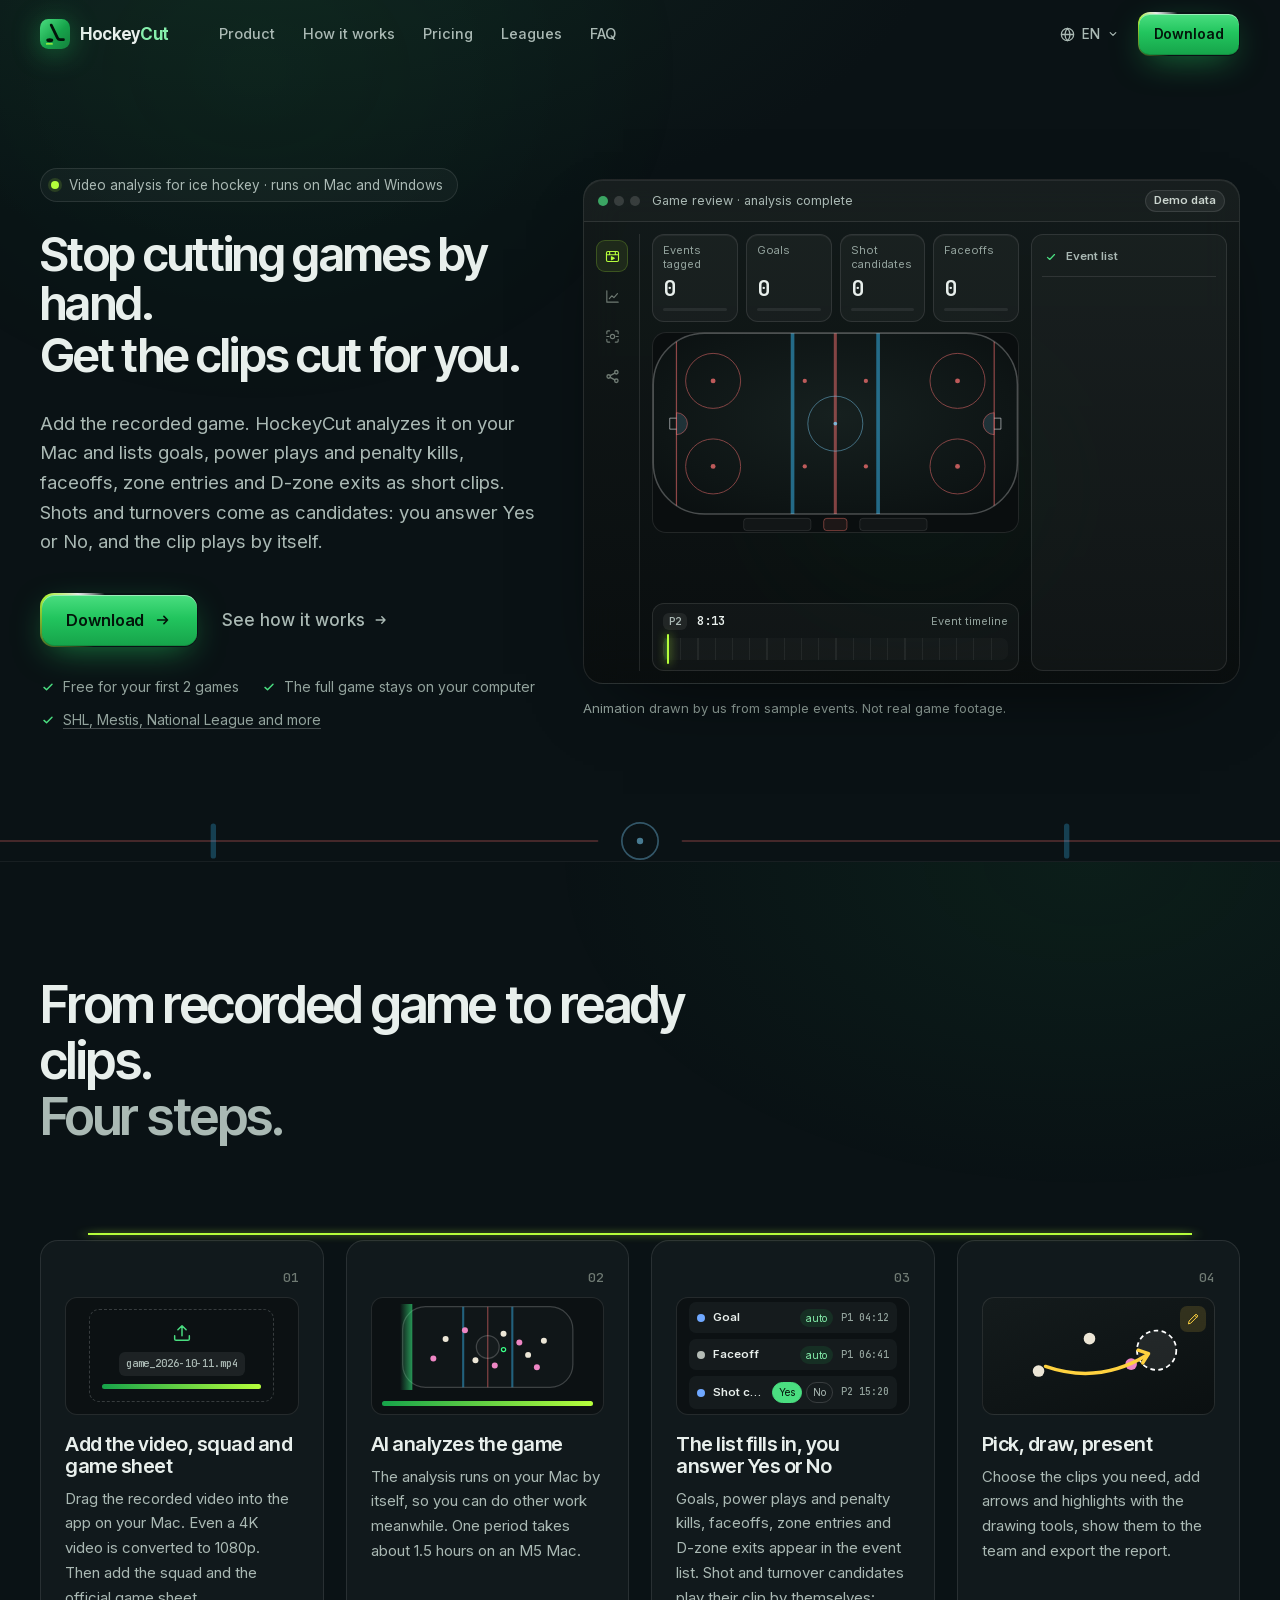
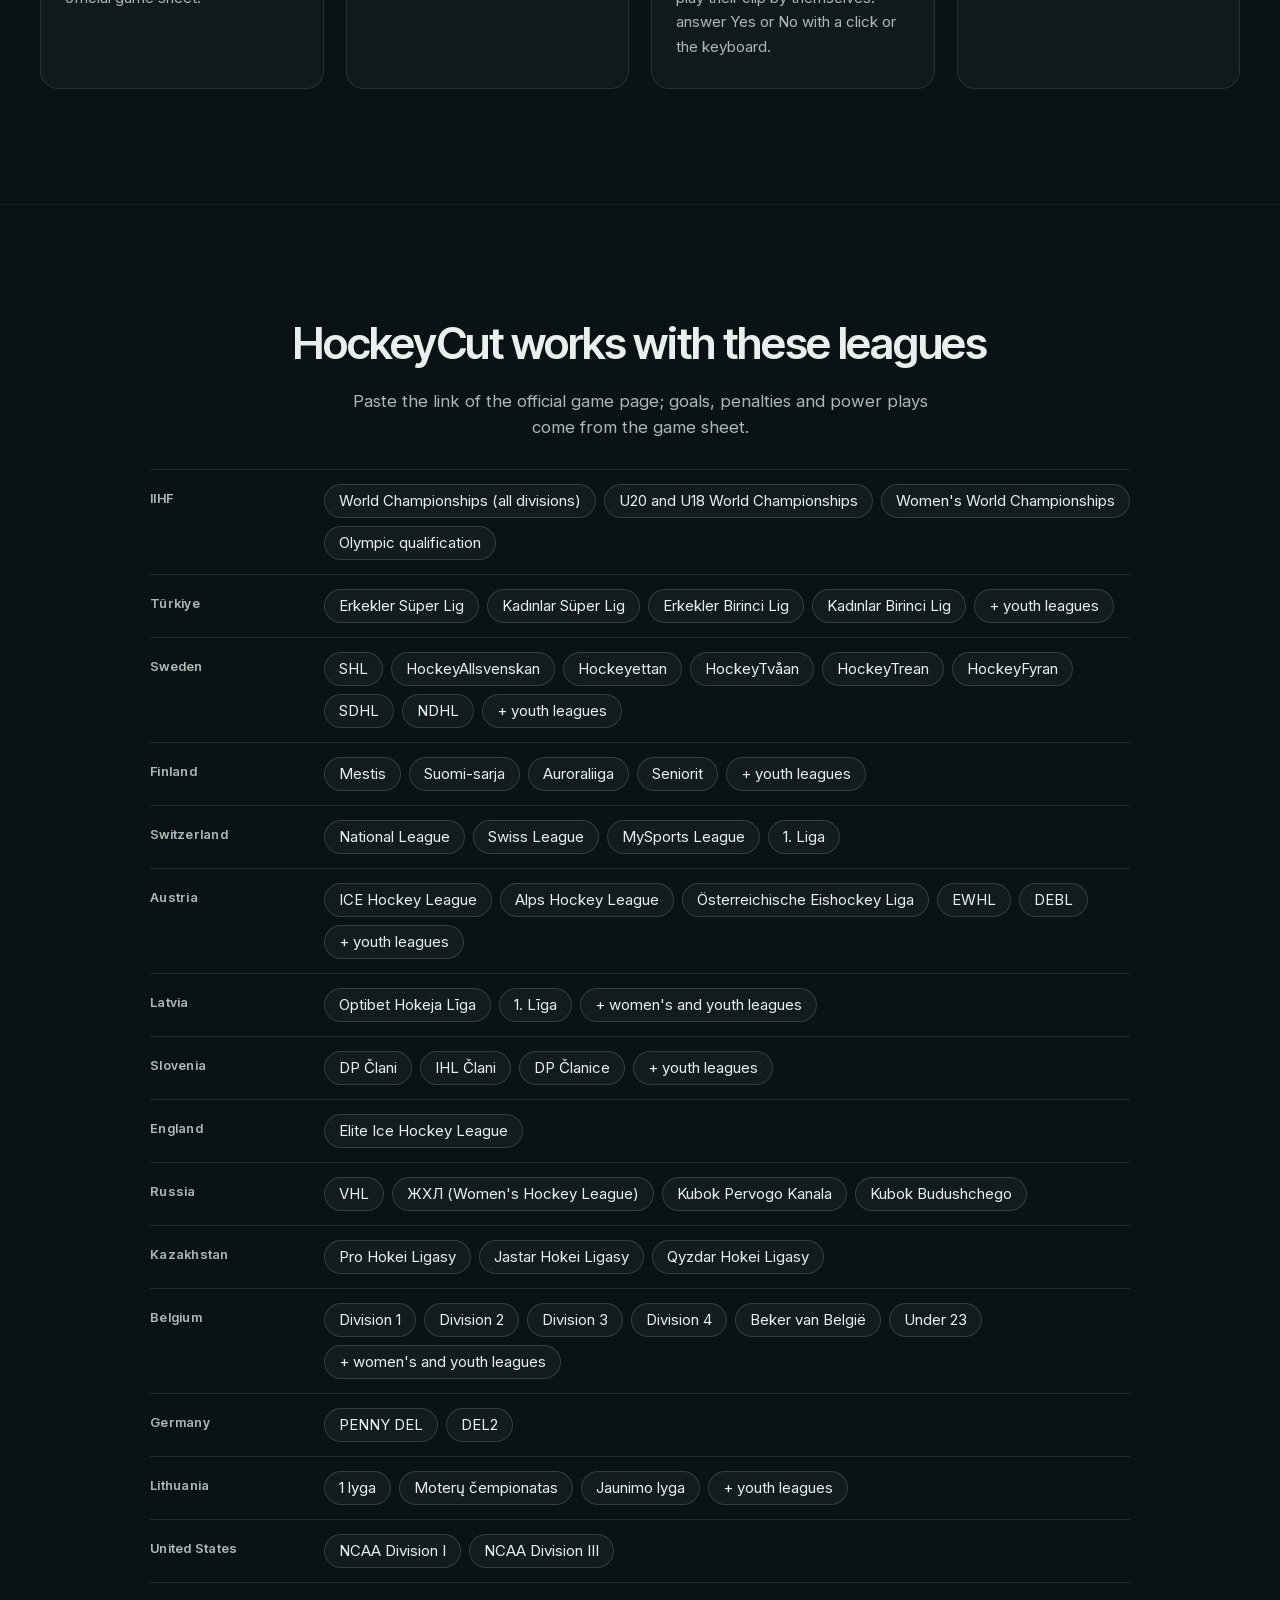
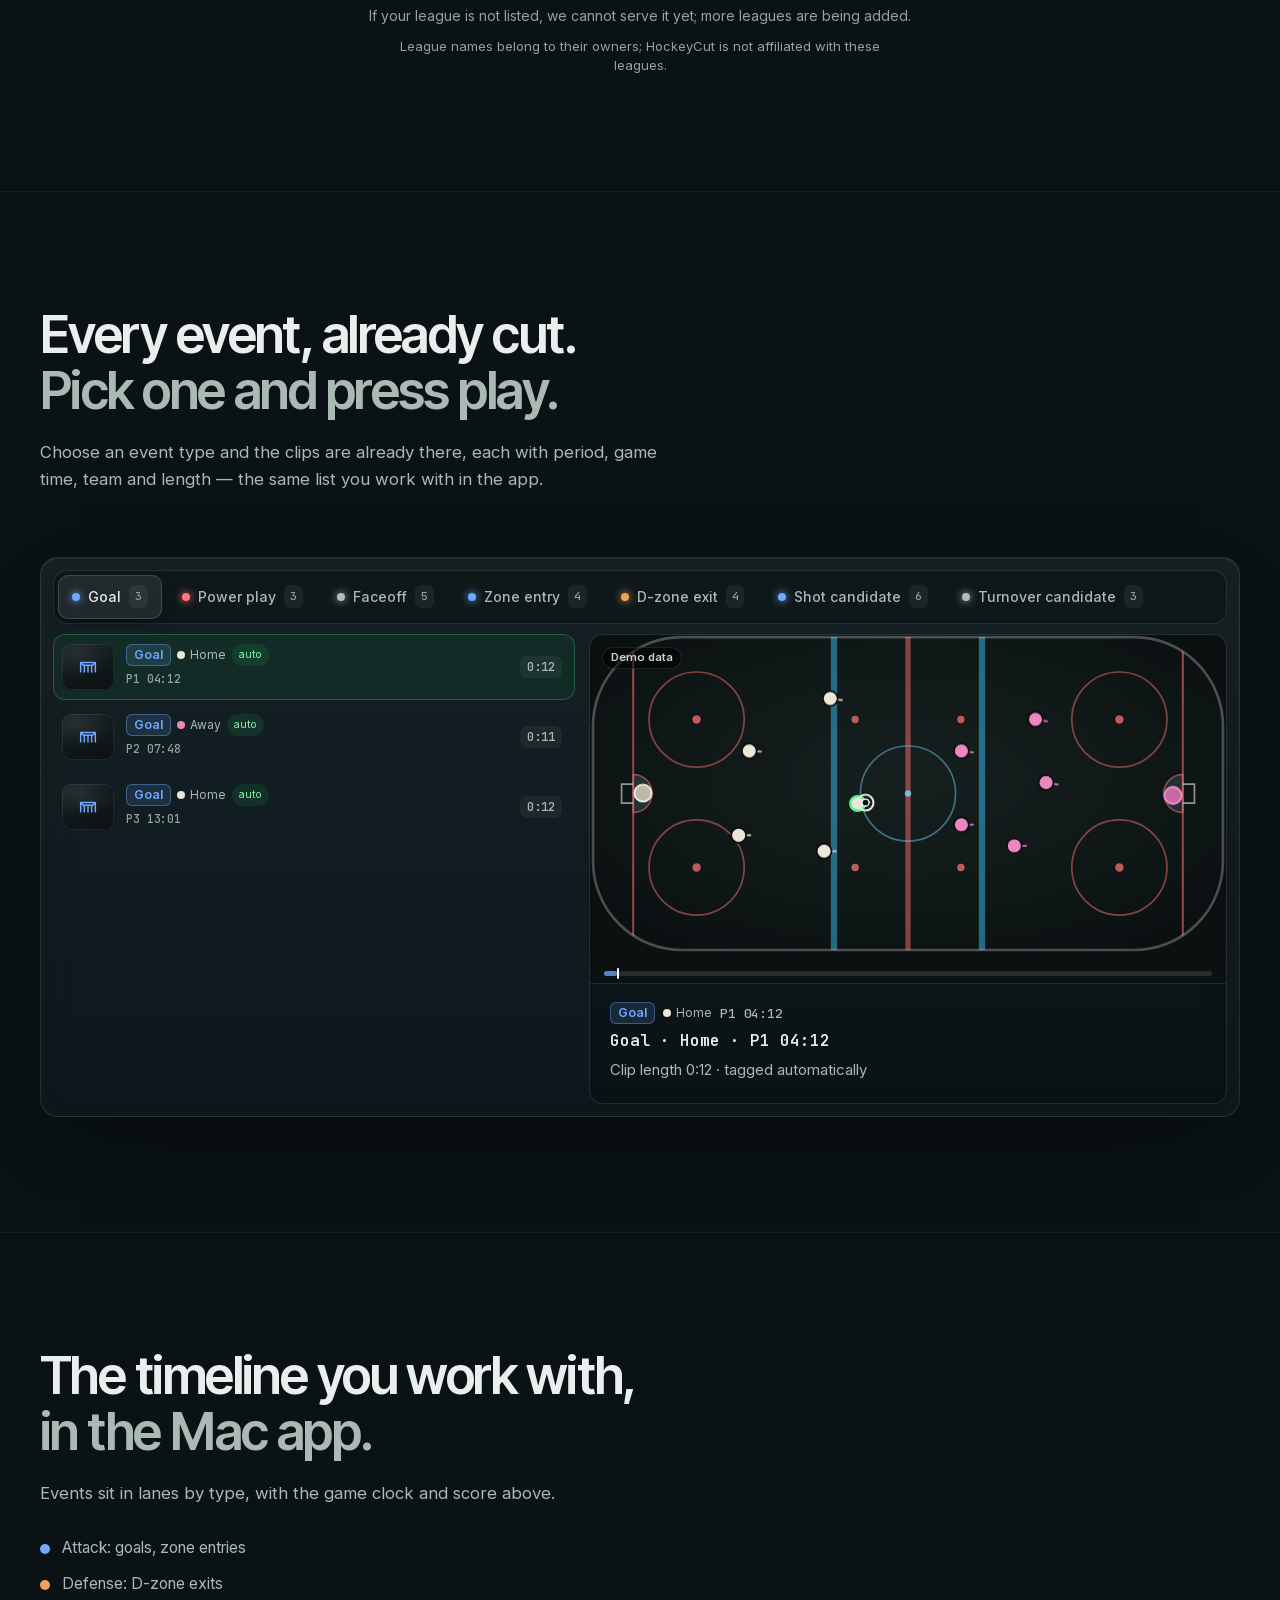
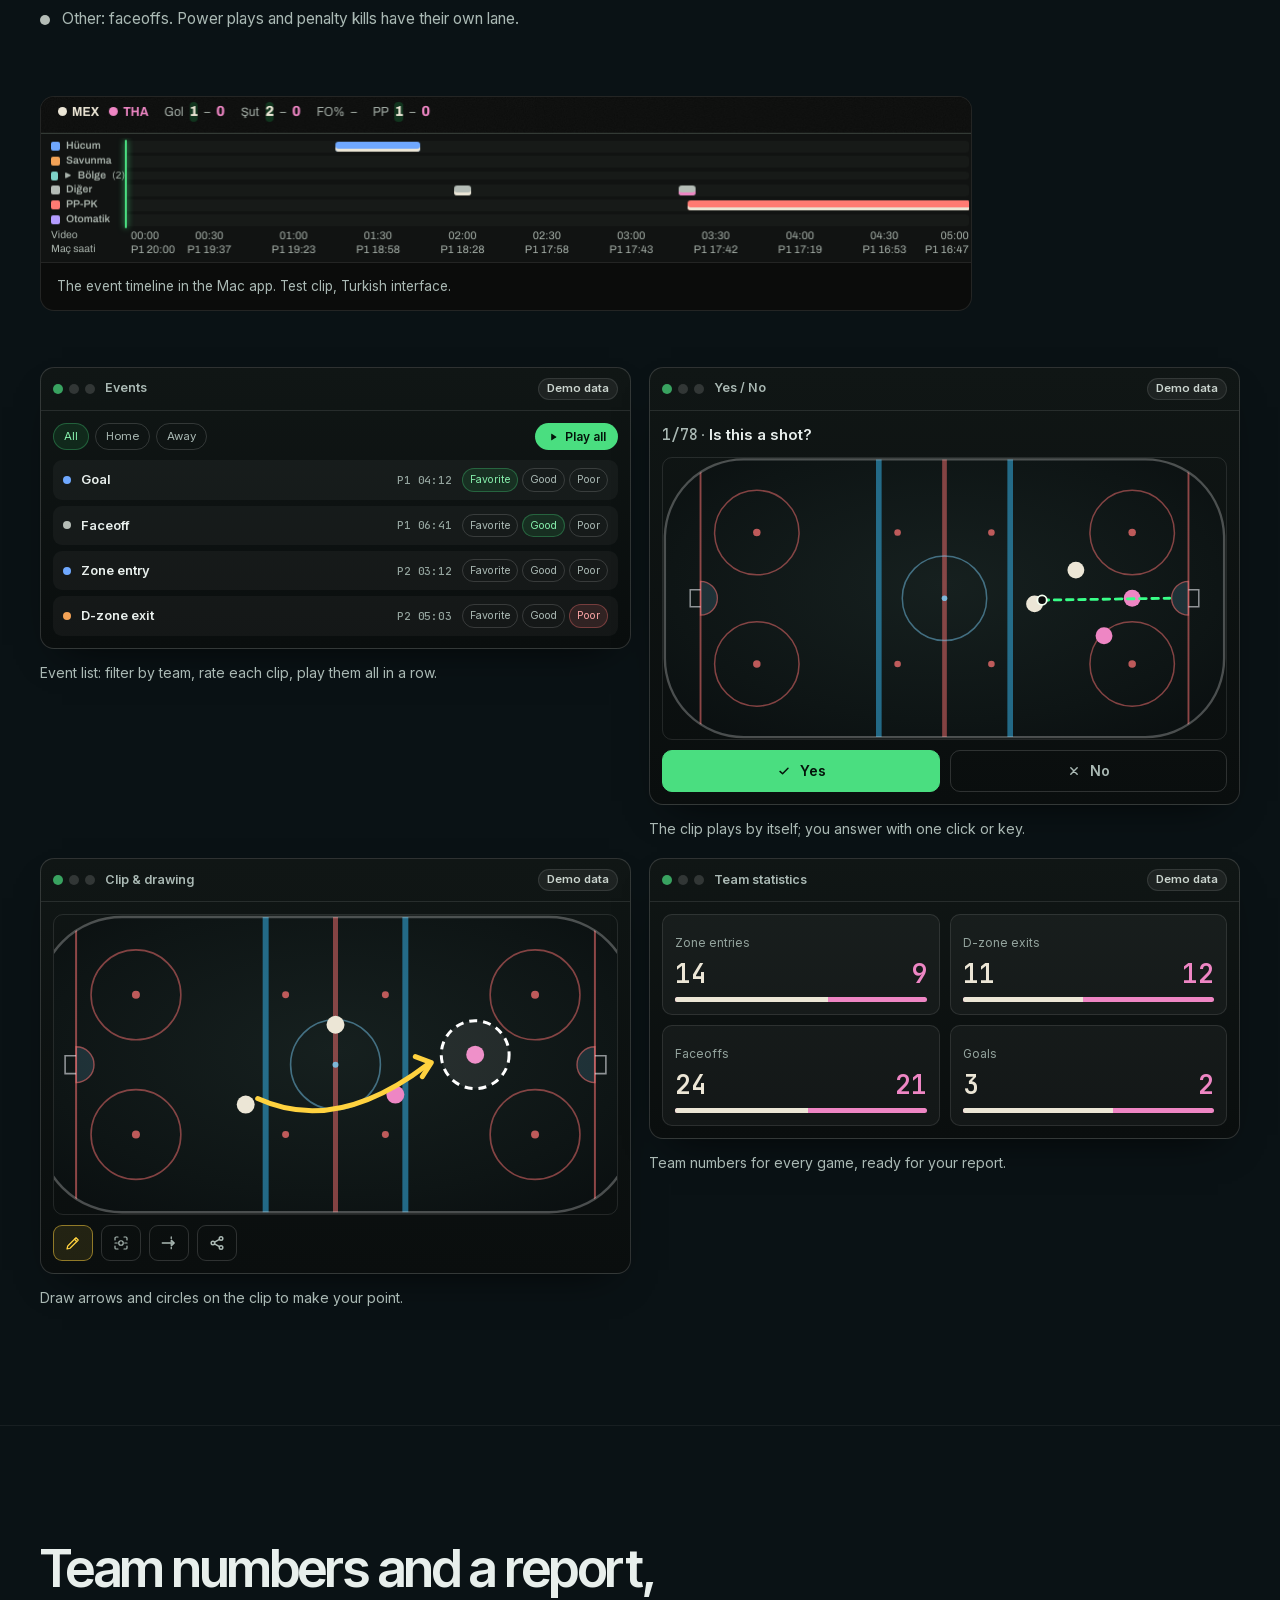
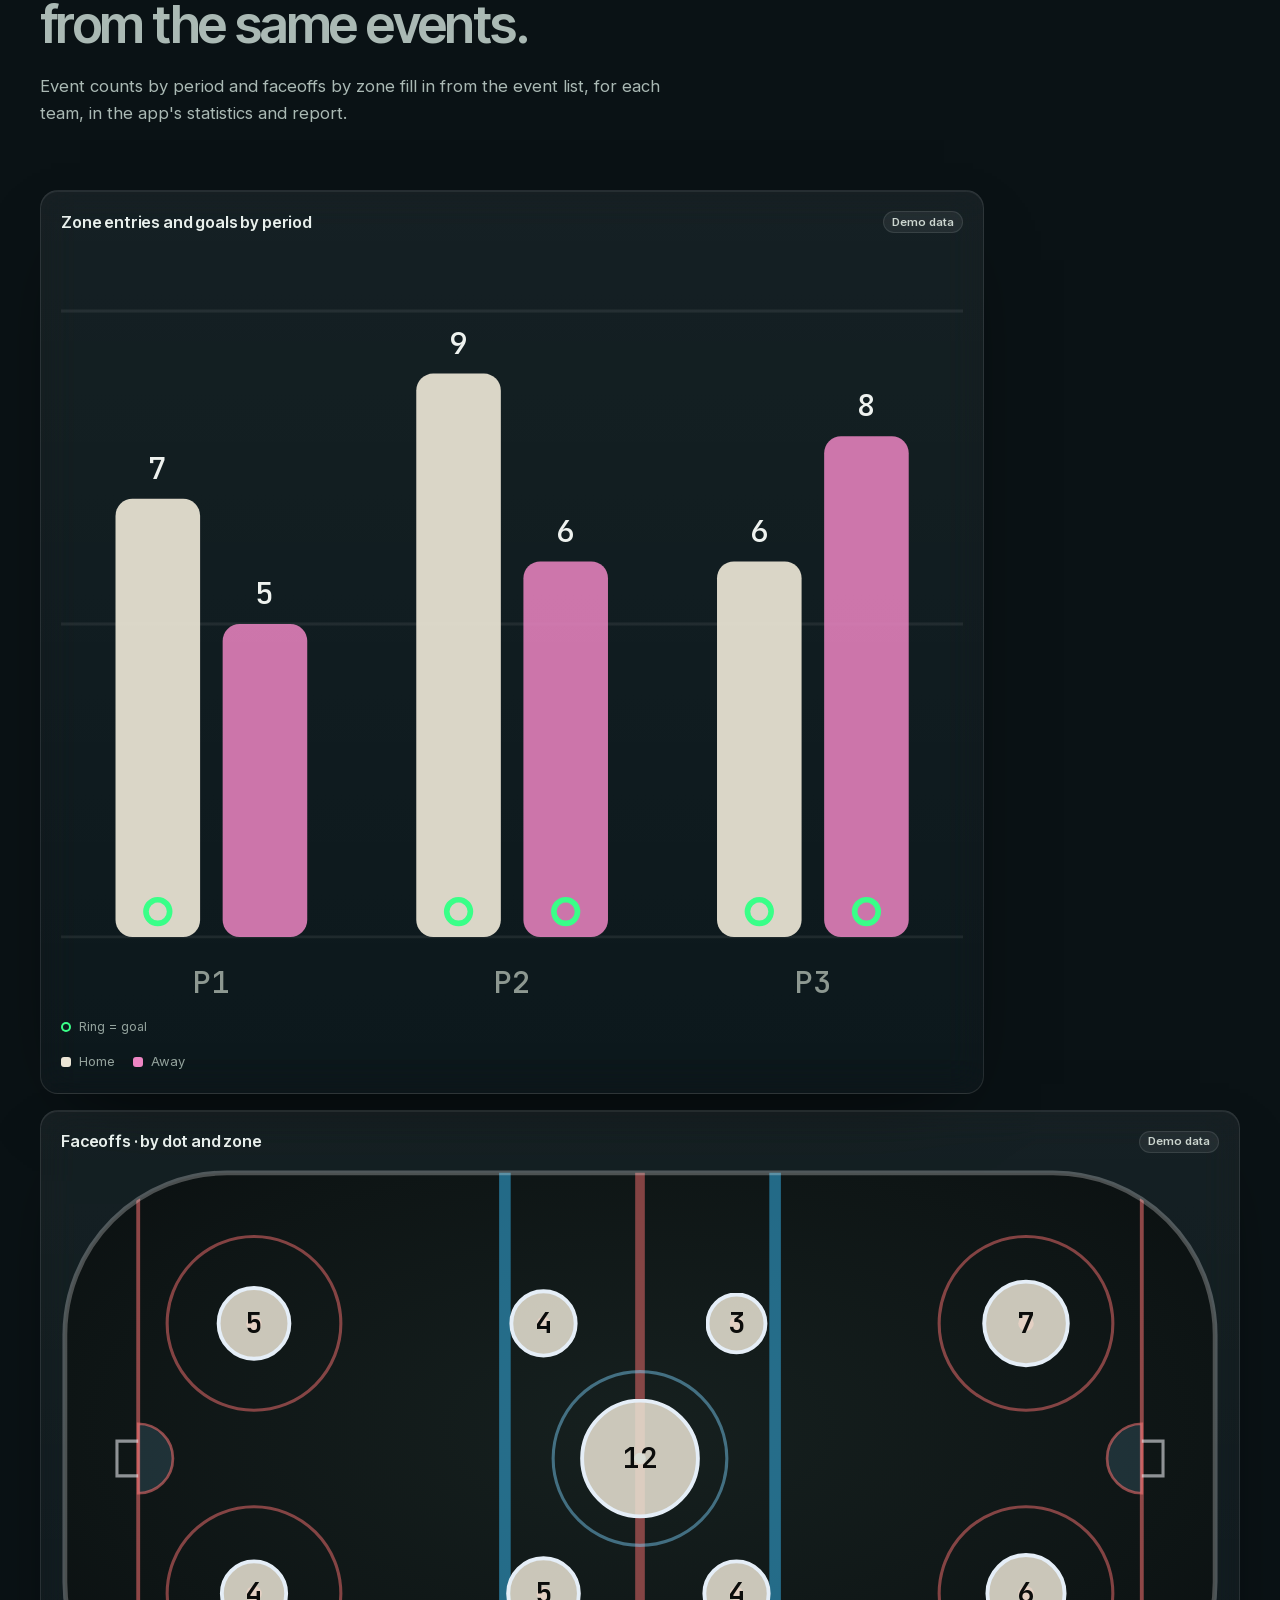
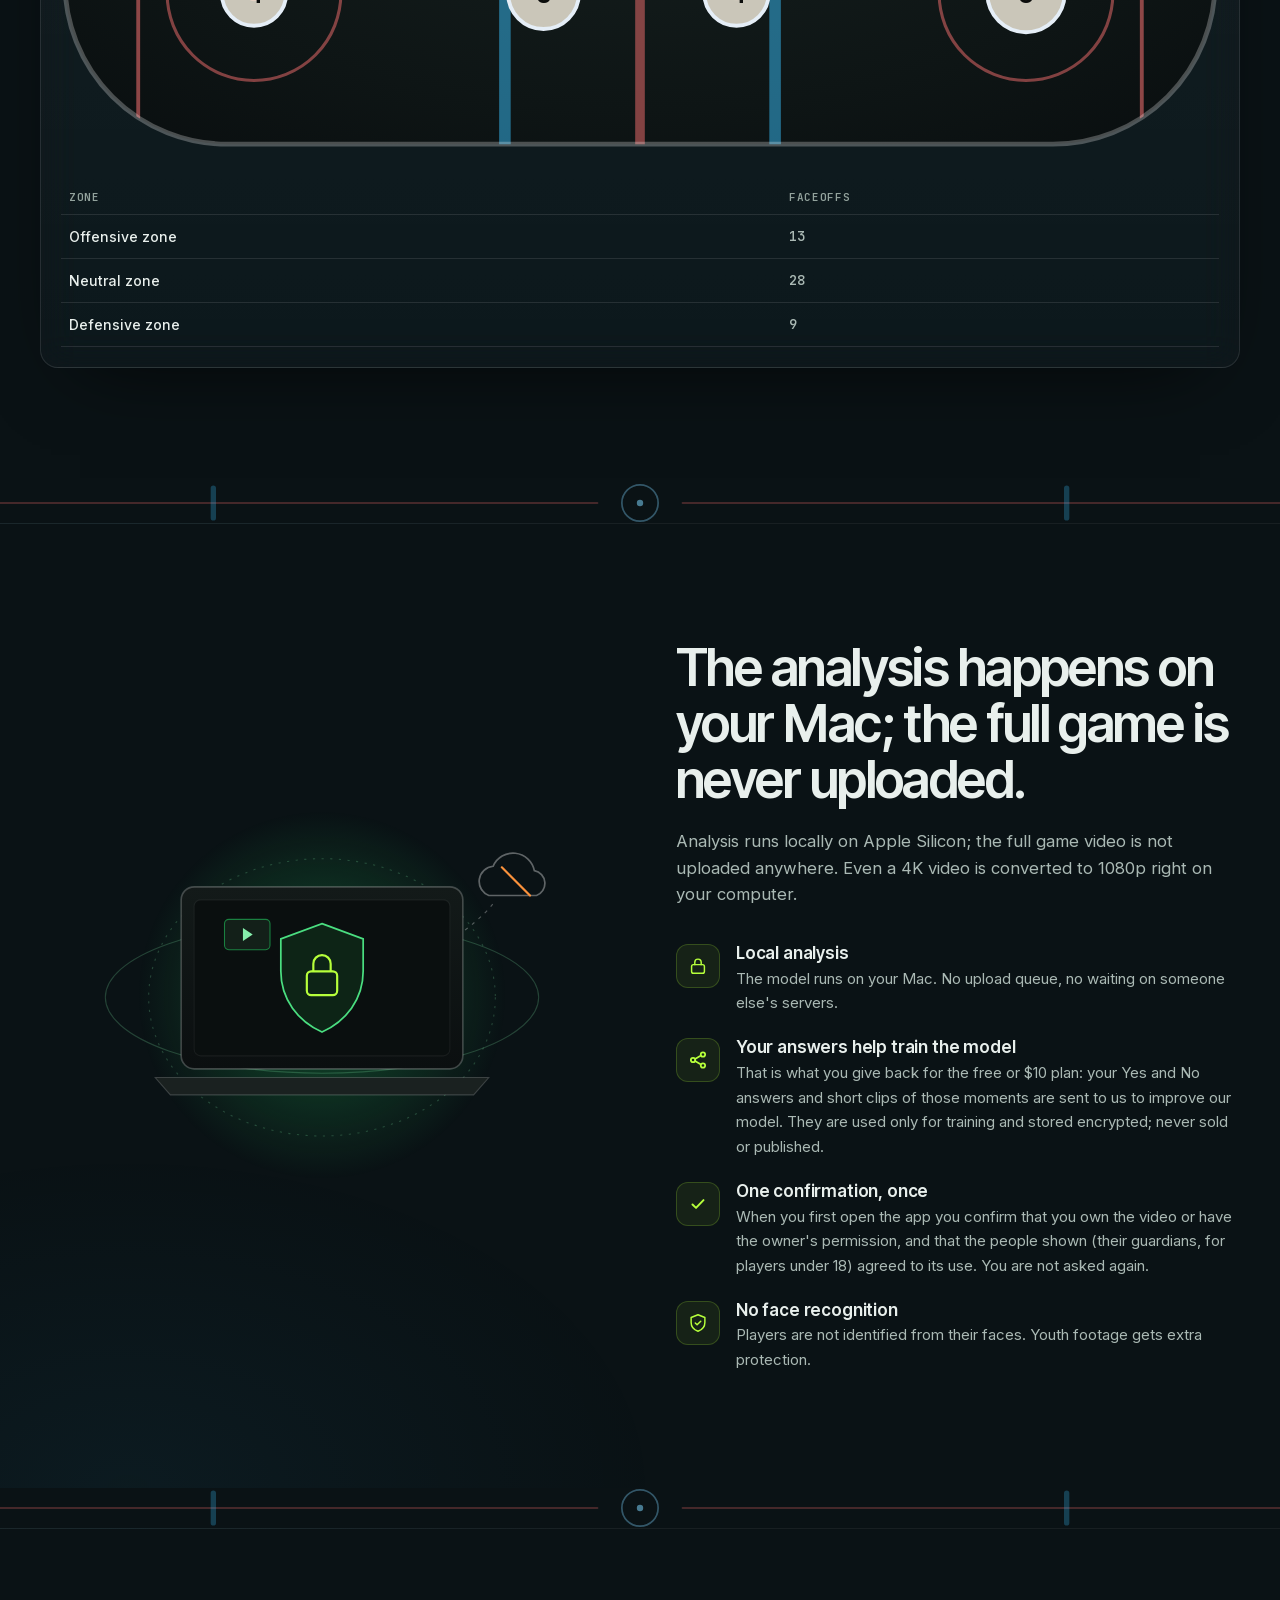
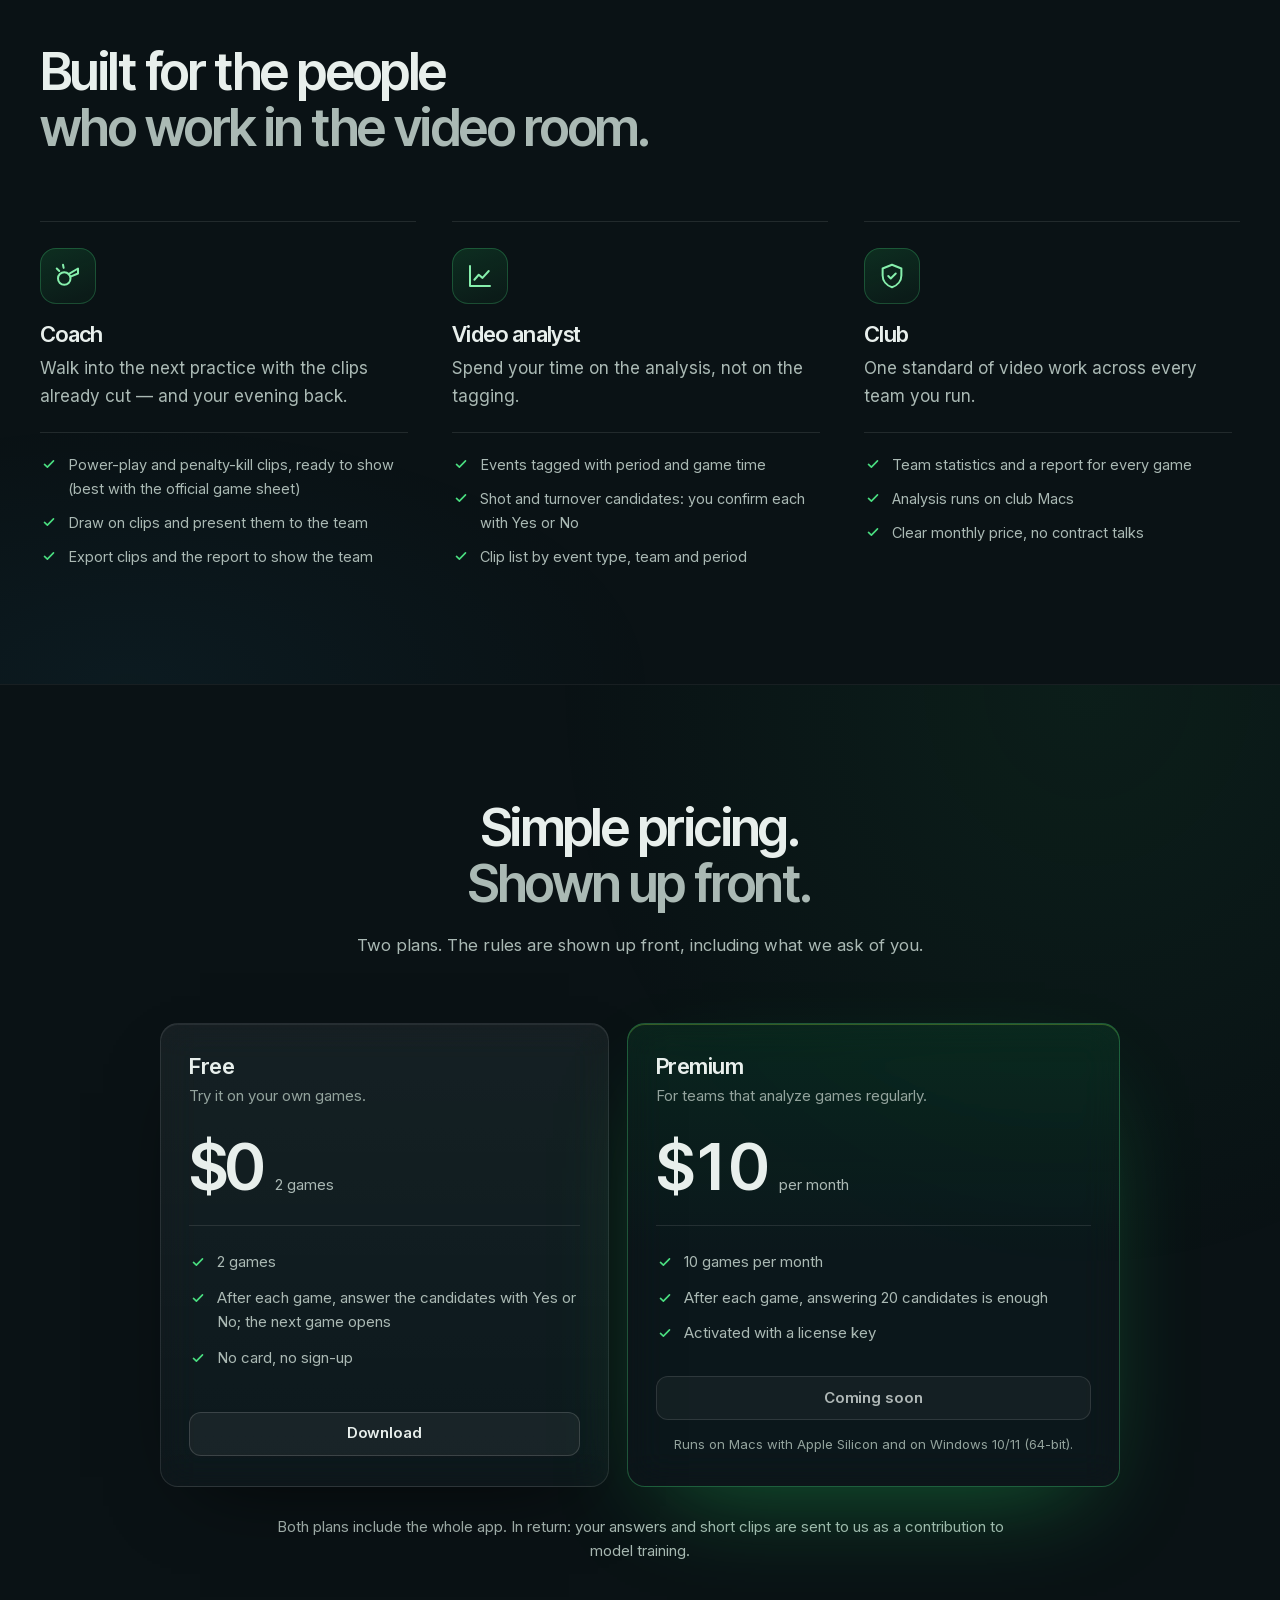
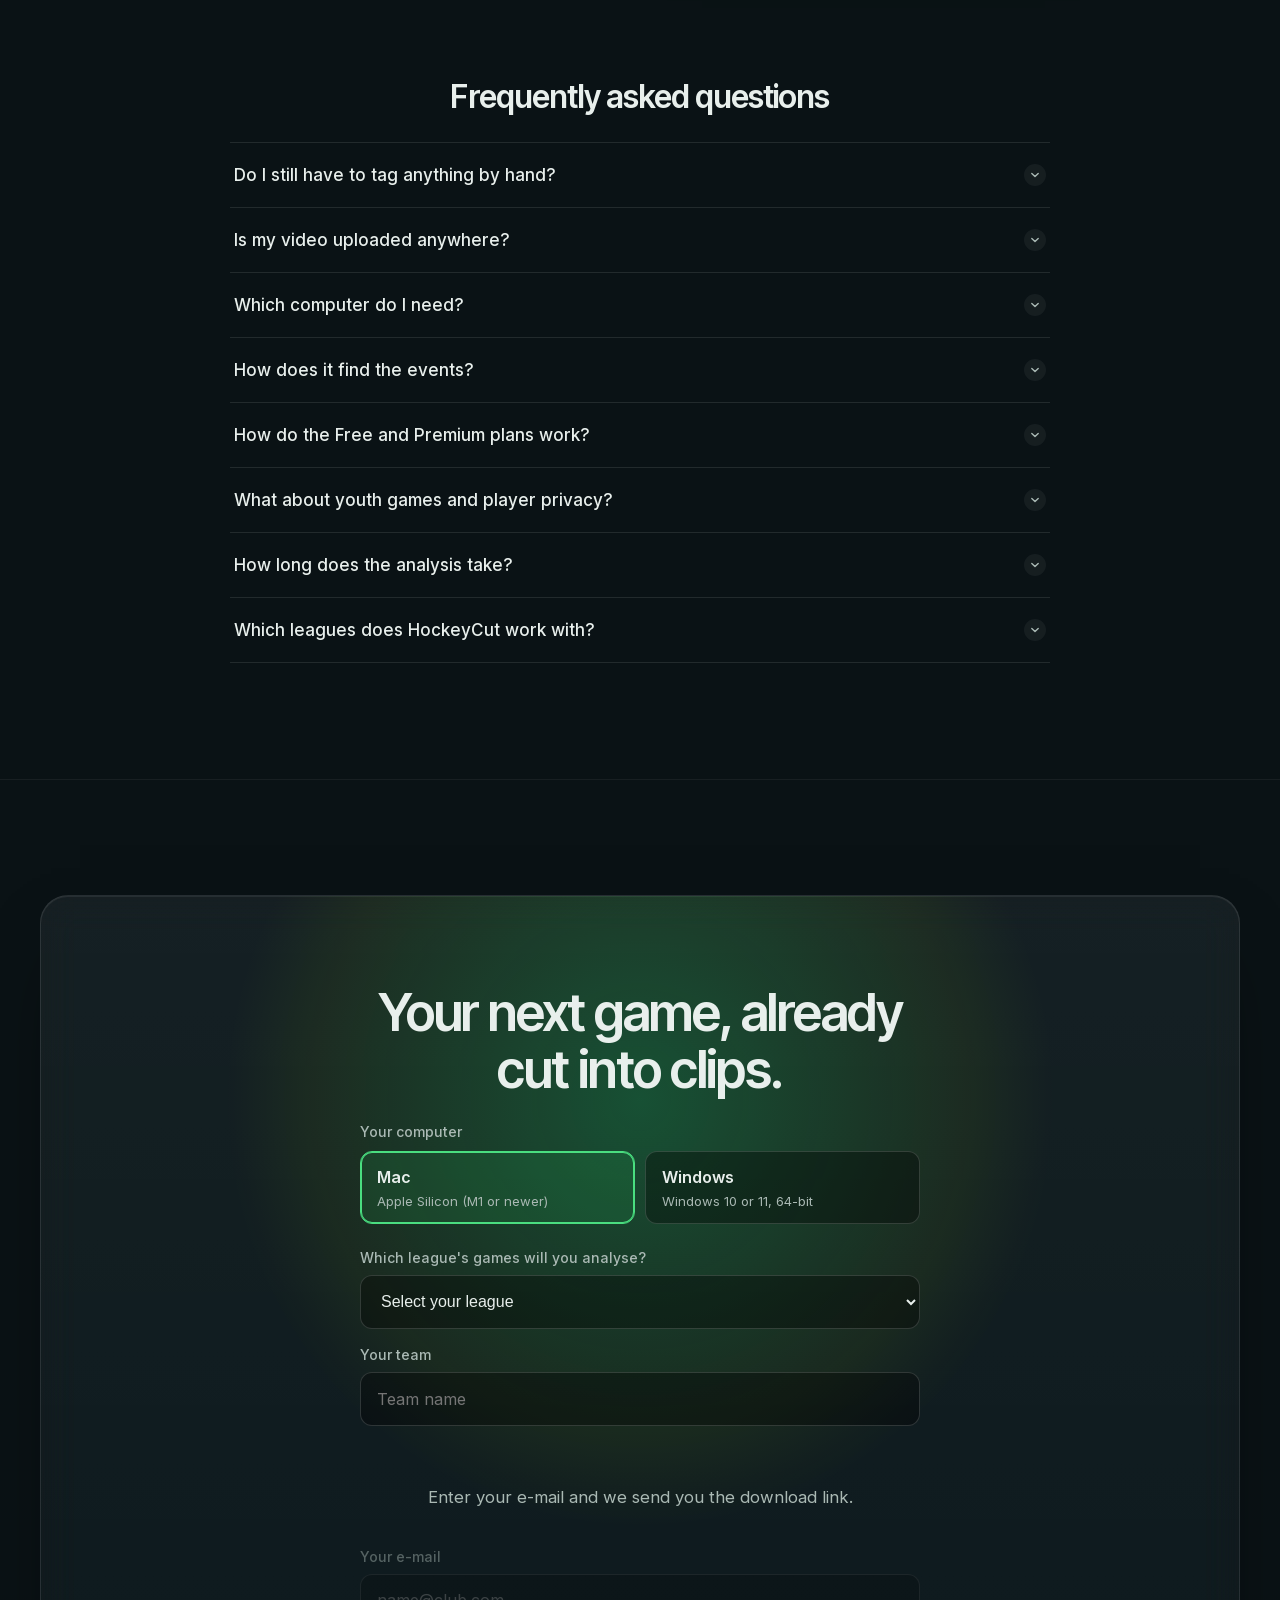
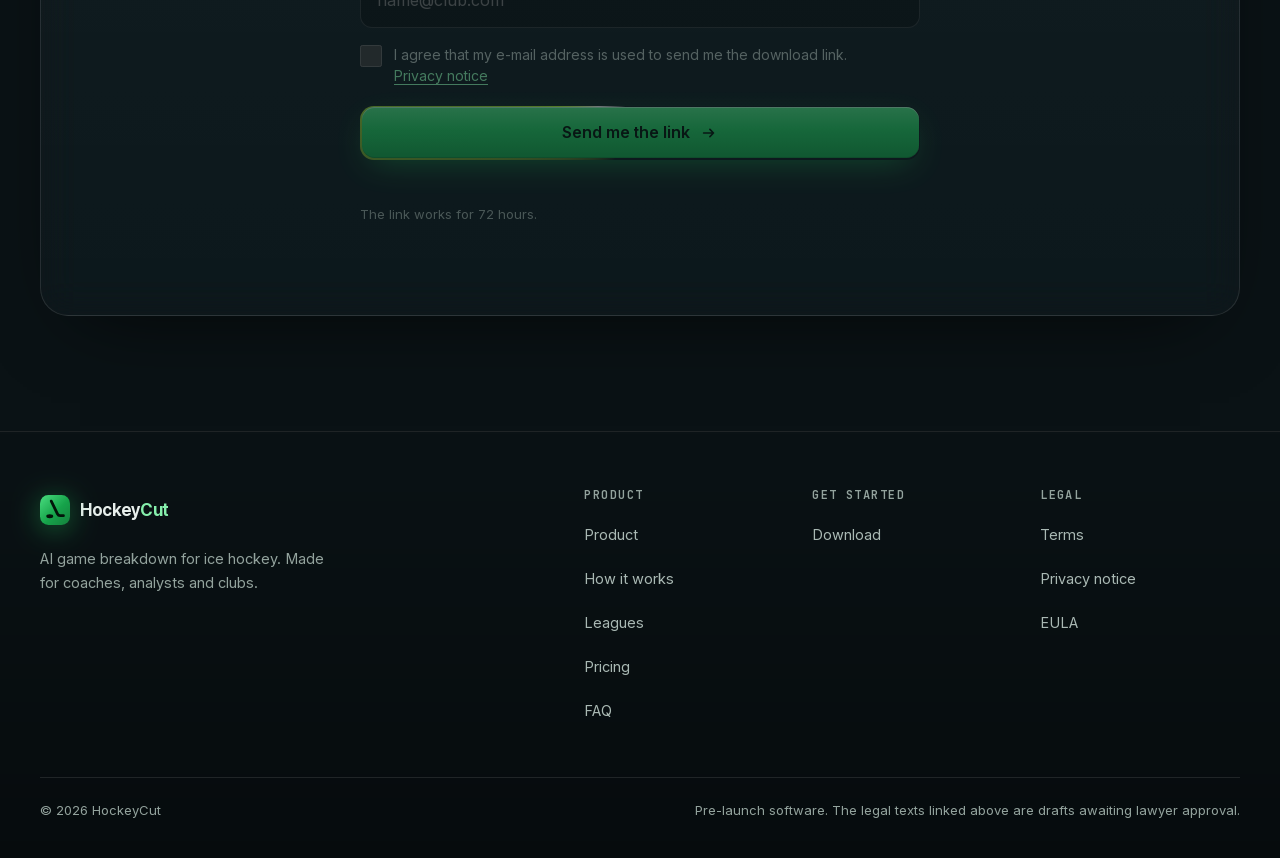
==== index.html @ e7840e01 "İndirme: lig seçilince takım önerileri; e-posta dili Co-Authored-By: Claude Opus 5.5 <noreply@anthro" ====
<!doctype html>
<html lang="en" dir="ltr">
<head>
<meta charset="utf-8">
<meta http-equiv="Content-Security-Policy" content="default-src 'self'; img-src 'self' data:; style-src 'self' 'unsafe-inline'; script-src 'self' 'unsafe-inline'; font-src 'self'; connect-src 'self' https://portal.hockeycut.com; base-uri 'self'; form-action 'self' https://portal.hockeycut.com">
<meta name="referrer" content="strict-origin-when-cross-origin">
<meta name="viewport" content="width=device-width,initial-scale=1">
<title>HockeyCut — AI game breakdown for ice hockey, on Mac and Windows</title>
<meta name="description" content="Add the recorded game: HockeyCut analyzes it on your Mac and lists goals, power plays and penalty kills, faceoffs, zone entries and D-zone exits as clips. Shots and turnovers come as candidates you confirm with Yes or No. The analysis runs on your own computer: Mac or Windows.">
<meta name="theme-color" content="#07090a">
<meta property="og:title" content="HockeyCut — Stop cutting games by hand.">
<meta property="og:description" content="HockeyCut lists the events of your recorded hockey game as clips. Shots and turnovers come as candidates you confirm. Runs on Mac and Windows.">
<meta property="og:type" content="website">
<link rel="canonical" href="https://hockeycut.com/">
<meta property="og:url" content="https://hockeycut.com/">
<link rel="alternate" hreflang="en" href="https://hockeycut.com/">
<link rel="alternate" hreflang="tr" href="https://hockeycut.com/?lang=tr">
<link rel="alternate" hreflang="de" href="https://hockeycut.com/?lang=de">
<link rel="alternate" hreflang="ru" href="https://hockeycut.com/?lang=ru">
<link rel="alternate" hreflang="es" href="https://hockeycut.com/?lang=es">
<link rel="alternate" hreflang="fr" href="https://hockeycut.com/?lang=fr">
<link rel="alternate" hreflang="it" href="https://hockeycut.com/?lang=it">
<link rel="alternate" hreflang="nl" href="https://hockeycut.com/?lang=nl">
<link rel="alternate" hreflang="cs" href="https://hockeycut.com/?lang=cs">
<link rel="alternate" hreflang="sk" href="https://hockeycut.com/?lang=sk">
<link rel="alternate" hreflang="sl" href="https://hockeycut.com/?lang=sl">
<link rel="alternate" hreflang="hr" href="https://hockeycut.com/?lang=hr">
<link rel="alternate" hreflang="bg" href="https://hockeycut.com/?lang=bg">
<link rel="alternate" hreflang="zh" href="https://hockeycut.com/?lang=zh">
<link rel="alternate" hreflang="ko" href="https://hockeycut.com/?lang=ko">
<link rel="alternate" hreflang="ja" href="https://hockeycut.com/?lang=ja">
<link rel="alternate" hreflang="x-default" href="https://hockeycut.com/">
<link rel="icon" href="img/favicon.svg" type="image/svg+xml">
<link rel="stylesheet" href="css/fonts.css">
<link rel="stylesheet" href="css/site.css">
<link rel="stylesheet" href="css/hareket.css">
<script>document.documentElement.classList.add('js')</script>
</head>
<body>
<svg width="0" height="0" style="position:absolute" aria-hidden="true" focusable="false">
  <symbol id="i-arrow" viewBox="0 0 20 20"><path d="M4 10h11m-4-4 4 4-4 4" fill="none" stroke="currentColor" stroke-width="1.8" stroke-linecap="round" stroke-linejoin="round"/></symbol>
  <symbol id="i-check" viewBox="0 0 20 20"><path d="m5 10.5 3.2 3L15 6.5" fill="none" stroke="currentColor" stroke-width="1.8" stroke-linecap="round" stroke-linejoin="round"/></symbol>
  <symbol id="i-x" viewBox="0 0 20 20"><path d="m6 6 8 8m0-8-8 8" fill="none" stroke="currentColor" stroke-width="1.8" stroke-linecap="round"/></symbol>
  <symbol id="i-dash" viewBox="0 0 20 20"><path d="M6 10h8" fill="none" stroke="currentColor" stroke-width="1.8" stroke-linecap="round"/></symbol>
  <symbol id="i-globe" viewBox="0 0 20 20"><g fill="none" stroke="currentColor" stroke-width="1.5"><circle cx="10" cy="10" r="7.25"/><path d="M2.75 10h14.5M10 2.75c2.2 2.3 3 4.7 3 7.25s-.8 4.95-3 7.25c-2.2-2.3-3-4.7-3-7.25s.8-4.95 3-7.25Z"/></g></symbol>
  <symbol id="i-chev" viewBox="0 0 20 20"><path d="m6 8 4 4 4-4" fill="none" stroke="currentColor" stroke-width="1.7" stroke-linecap="round" stroke-linejoin="round"/></symbol>
  <symbol id="i-menu" viewBox="0 0 20 20"><path d="M3.5 6.5h13M3.5 13.5h13" fill="none" stroke="currentColor" stroke-width="1.7" stroke-linecap="round"/></symbol>
  <symbol id="i-play" viewBox="0 0 20 20"><path d="M7 5.2v9.6a.6.6 0 0 0 .9.5l7.6-4.8a.6.6 0 0 0 0-1L7.9 4.7a.6.6 0 0 0-.9.5Z" fill="currentColor"/></symbol>
  <symbol id="i-upload" viewBox="0 0 24 24"><g fill="none" stroke="currentColor" stroke-width="1.6" stroke-linecap="round" stroke-linejoin="round"><path d="M4 15v3.5A1.5 1.5 0 0 0 5.5 20h13a1.5 1.5 0 0 0 1.5-1.5V15"/><path d="M12 15V4m-4.5 4.5L12 4l4.5 4.5"/></g></symbol>
  <symbol id="i-scan" viewBox="0 0 24 24"><g fill="none" stroke="currentColor" stroke-width="1.6" stroke-linecap="round"><path d="M4 8V5.5A1.5 1.5 0 0 1 5.5 4H8m8 0h2.5A1.5 1.5 0 0 1 20 5.5V8m0 8v2.5a1.5 1.5 0 0 1-1.5 1.5H16m-8 0H5.5A1.5 1.5 0 0 1 4 18.5V16"/><circle cx="12" cy="12" r="3"/><path d="M4 12h3m10 0h3"/></g></symbol>
  <symbol id="i-clips" viewBox="0 0 24 24"><g fill="none" stroke="currentColor" stroke-width="1.6" stroke-linecap="round" stroke-linejoin="round"><rect x="3.5" y="5" width="17" height="14" rx="2"/><path d="M3.5 9.5h17M8 5v4.5m8-4.5v4.5"/><path d="m10.5 12.5 4 2-4 2z" fill="currentColor"/></g></symbol>
  <symbol id="i-whistle" viewBox="0 0 24 24"><g fill="none" stroke="currentColor" stroke-width="1.6" stroke-linecap="round" stroke-linejoin="round"><circle cx="9" cy="14" r="5"/><path d="M12.5 10.5 20 6v4l-6 2.5M3 6l2 2m3-5 .5 2.5"/></g></symbol>
  <symbol id="i-chart" viewBox="0 0 24 24"><g fill="none" stroke="currentColor" stroke-width="1.6" stroke-linecap="round" stroke-linejoin="round"><path d="M4 20V4m0 16h16"/><path d="m7.5 15 3.5-4 3 2.5L19 8"/></g></symbol>
  <symbol id="i-club" viewBox="0 0 24 24"><g fill="none" stroke="currentColor" stroke-width="1.6" stroke-linecap="round" stroke-linejoin="round"><path d="M12 3 4.5 6v5.5c0 4.4 3.1 8 7.5 9.5 4.4-1.5 7.5-5.1 7.5-9.5V6z"/><path d="m9 12 2 2 4-4"/></g></symbol>
  <symbol id="i-lock" viewBox="0 0 24 24"><g fill="none" stroke="currentColor" stroke-width="1.6" stroke-linecap="round" stroke-linejoin="round"><rect x="5" y="10.5" width="14" height="9.5" rx="2"/><path d="M8.5 10.5V8a3.5 3.5 0 0 1 7 0v2.5"/></g></symbol>
  <symbol id="i-ev-shot" viewBox="0 0 24 24"><g fill="none" stroke="currentColor" stroke-width="1.7" stroke-linecap="round"><path d="M3 10h7M5 14h6"/><ellipse cx="16.5" cy="12.5" rx="4.5" ry="2.4"/></g></symbol>
  <symbol id="i-ev-turn" viewBox="0 0 24 24"><g fill="none" stroke="currentColor" stroke-width="1.7" stroke-linecap="round" stroke-linejoin="round"><path d="M4 9h13m-3.5-3.5L17 9l-3.5 3.5M20 15H7m3.5-3.5L7 15l3.5 3.5"/></g></symbol>
  <symbol id="i-ev-goal" viewBox="0 0 24 24"><g fill="none" stroke="currentColor" stroke-width="1.6" stroke-linejoin="round"><path d="M4 18V7h16v11M4 7l3 3h10l3-3M8 10v8m4-8v8m4-8v8"/></g></symbol>
  <symbol id="i-ev-fo" viewBox="0 0 24 24"><g fill="none" stroke="currentColor" stroke-width="1.7"><circle cx="12" cy="12" r="7.5"/><circle cx="12" cy="12" r="1.8" fill="currentColor"/></g></symbol>
  <symbol id="i-ev-pp" viewBox="0 0 24 24"><g fill="none" stroke="currentColor" stroke-width="1.7" stroke-linecap="round"><circle cx="12" cy="13.5" r="7"/><path d="M12 10v3.5l2.5 2M9.5 3.5h5"/></g></symbol>
  <symbol id="i-ev-entry" viewBox="0 0 24 24"><g fill="none" stroke="currentColor" stroke-width="1.7" stroke-linecap="round" stroke-linejoin="round"><path d="M15 4v16" stroke-dasharray="2 2.5"/><path d="M3 12h16m-3.5-3.5L19 12l-3.5 3.5"/></g></symbol>
  <symbol id="i-ev-exit" viewBox="0 0 24 24"><g fill="none" stroke="currentColor" stroke-width="1.7" stroke-linecap="round" stroke-linejoin="round"><path d="M9 4v16" stroke-dasharray="2 2.5"/><path d="M21 12H5m3.5-3.5L5 12l3.5 3.5"/></g></symbol>
  <symbol id="i-pen" viewBox="0 0 24 24"><g fill="none" stroke="currentColor" stroke-width="1.6" stroke-linecap="round" stroke-linejoin="round"><path d="M4 20l1-4L16 5l3 3L8 19z"/><path d="m14 7 3 3"/></g></symbol>
  <symbol id="i-sep" viewBox="0 0 1200 40" preserveAspectRatio="xMidYMid slice"><g fill="none" stroke-linecap="round"><path d="M0 20h560M640 20h560" stroke="#f87171" stroke-opacity=".28" stroke-width="2"/><path d="M200 6v28M1000 6v28" stroke="#38bdf8" stroke-opacity=".3" stroke-width="5"/><circle cx="600" cy="20" r="17" stroke="#7dd3fc" stroke-opacity=".4" stroke-width="1.6"/><circle cx="600" cy="20" r="3" fill="#7dd3fc" fill-opacity=".6" stroke="none"/></g></symbol>
  <symbol id="i-share" viewBox="0 0 20 20"><g fill="none" stroke="currentColor" stroke-width="1.6" stroke-linecap="round" stroke-linejoin="round"><circle cx="14.5" cy="5" r="2"/><circle cx="5.5" cy="10" r="2"/><circle cx="14.5" cy="15" r="2"/><path d="m7.3 9 5.4-3m-5.4 5 5.4 3"/></g></symbol>
</svg>

<div class="bg" aria-hidden="true"><div class="aurora a1"></div><div class="aurora a2"></div><div class="aurora a3"></div><div class="grid"></div><div class="noise"></div></div>

<a class="skip" href="#main" data-i18n="nav.skip">Skip to content</a>

<header class="nav" id="nav">
  <div class="wrap nav-in">
    <a class="brand" href="#top" aria-label="HockeyCut — home">
      <svg class="brand-mark" viewBox="0 0 32 32" aria-hidden="true"><defs><linearGradient id="lg-b" x1="0" y1="0" x2="1" y2="1"><stop offset="0" stop-color="#4ade80"/><stop offset=".55" stop-color="#16a34a"/><stop offset="1" stop-color="#15803d"/></linearGradient></defs><rect width="32" height="32" rx="9" fill="url(#lg-b)"/><path d="M12 6.5l6.6 13.6q.9 1.9 2.9 1.9H25" fill="none" stroke="#03140a" stroke-width="3" stroke-linecap="round" stroke-linejoin="round"/><ellipse cx="10.4" cy="22.6" rx="3.7" ry="2.1" fill="#03140a"/><path d="M7 26.6h6" stroke="#b6ff3b" stroke-width="1.4" stroke-linecap="round"/></svg>
      <span class="brand-name">Hockey<em>Cut</em></span>
    </a>
    <nav class="nav-links" id="navLinks" aria-label="Main">
      <a href="#product" data-i18n="nav.product">Product</a>
      <a href="#how" data-i18n="nav.how">How it works</a>
      <a href="#pricing" data-i18n="nav.pricing">Pricing</a>
      <a href="#leagues" data-i18n="nav.leagues">Leagues</a>
      <a href="#faq" data-i18n="nav.faq">FAQ</a>
    </nav>
    <div class="nav-actions">
      <div class="lang" id="lang">
        <button class="lang-btn" type="button" aria-expanded="false" aria-controls="langList" data-i18n-aria="lang.label" aria-label="Language: English">
          <svg aria-hidden="true"><use href="#i-globe"/></svg><span>EN</span><svg class="chev" aria-hidden="true"><use href="#i-chev"/></svg>
        </button>
        <ul class="lang-list glass" id="langList" hidden>
          <li><a href="?lang=en" lang="en" aria-current="true">English <span class="lc">EN</span></a></li>
          <li><span class="soon" lang="tr" aria-disabled="true">Türkçe <i data-i18n="lang.soon">soon</i></span></li>
          <li><span class="soon" lang="de" aria-disabled="true">Deutsch <i data-i18n="lang.soon">soon</i></span></li>
          <li><span class="soon" lang="ru" aria-disabled="true">Русский <i data-i18n="lang.soon">soon</i></span></li>
          <li><span class="soon" lang="es" aria-disabled="true">Español <i data-i18n="lang.soon">soon</i></span></li>
          <li><span class="soon" lang="fr" aria-disabled="true">Français <i data-i18n="lang.soon">soon</i></span></li>
          <li><span class="soon" lang="it" aria-disabled="true">Italiano <i data-i18n="lang.soon">soon</i></span></li>
          <li><span class="soon" lang="nl" aria-disabled="true">Nederlands <i data-i18n="lang.soon">soon</i></span></li>
          <li><span class="soon" lang="cs" aria-disabled="true">Čeština <i data-i18n="lang.soon">soon</i></span></li>
          <li><span class="soon" lang="sk" aria-disabled="true">Slovenčina <i data-i18n="lang.soon">soon</i></span></li>
          <li><span class="soon" lang="sl" aria-disabled="true">Slovenščina <i data-i18n="lang.soon">soon</i></span></li>
          <li><span class="soon" lang="hr" aria-disabled="true">Hrvatski <i data-i18n="lang.soon">soon</i></span></li>
          <li><span class="soon" lang="bg" aria-disabled="true">Български <i data-i18n="lang.soon">soon</i></span></li>
          <li><span class="soon" lang="zh" aria-disabled="true">中文 <i data-i18n="lang.soon">soon</i></span></li>
          <li><span class="soon" lang="ko" aria-disabled="true">한국어 <i data-i18n="lang.soon">soon</i></span></li>
          <li><span class="soon" lang="ja" aria-disabled="true">日本語 <i data-i18n="lang.soon">soon</i></span></li>
        </ul>
      </div>
      <a class="btn btn-primary btn-sm" href="#download"><span data-i18n="nav.dl">Download</span></a>
      <button class="nav-toggle" type="button" id="navToggle" aria-expanded="false" aria-controls="navLinks" data-i18n-aria="nav.menu" aria-label="Menu"><svg aria-hidden="true"><use href="#i-menu"/></svg></button>
    </div>
  </div>
</header>

<main id="main">

<!-- 1–2 · HERO -->
<section class="hero" id="top" aria-labelledby="hero-title">
  <div class="wrap hero-grid">
    <div class="hero-copy">
      <p class="pill rv"><span class="pill-dot" aria-hidden="true"></span><span data-i18n="hero.eyebrow">Video analysis for ice hockey · runs on your Mac</span></p>
      <h1 id="hero-title" class="hero-title"><span class="ln" data-i18n="hero.title1">Stop cutting games by hand.</span> <span class="ln" data-i18n="hero.title2">Get the clips cut for you.</span></h1>
      <p class="lead rv" data-i18n="hero.lead">Add the recorded game. HockeyCut analyzes it on your Mac and lists goals, power plays and penalty kills, faceoffs, zone entries and D-zone exits as short clips. Shots and turnovers come as candidates: you answer Yes or No, and the clip plays by itself.</p>
      <div class="hero-cta rv">
        <a class="btn btn-primary btn-lg" href="#download"><span data-i18n="cta.dl">Download for Mac</span><svg aria-hidden="true"><use href="#i-arrow"/></svg></a>
        <a class="btn-link" href="#how"><span data-i18n="hero.secondary">See how it works</span><svg aria-hidden="true"><use href="#i-arrow"/></svg></a>
      </div>
      <ul class="hero-meta rv">
        <li><svg aria-hidden="true"><use href="#i-check"/></svg><span data-i18n="hero.meta1">Free for your first 2 games</span></li>
        <li><svg aria-hidden="true"><use href="#i-check"/></svg><span data-i18n="hero.meta2">Premium: $10 per month</span></li>
        <li><svg aria-hidden="true"><use href="#i-check"/></svg><span data-i18n="hero.meta3">The full game stays on your Mac</span></li>
        <li><svg aria-hidden="true"><use href="#i-check"/></svg><a class="hero-lg" href="#leagues" data-i18n="hero.meta4">SHL, Mestis, National League and more</a></li>
      </ul>
    </div>

    <div class="hero-visual rv">
      <div class="hp glass" id="heroPanel" role="img" data-i18n-aria="panel.aria" aria-label="Animated replay of a finished analysis with demo data: a faceoff, a D-zone exit, a zone entry, a shot candidate and a goal on an ice rink, each shown on a timeline and in an event list.">
        <div class="hp-top">
          <span class="hp-dots"><i></i><i></i><i></i></span>
          <span class="hp-title" data-i18n="panel.title">Game review · analysis complete</span>
          <span class="chip-demo" data-i18n="panel.demo">Demo data</span>
        </div>
        <div class="hp-body">
          <div class="hp-rail">
            <span class="on"><svg><use href="#i-clips"/></svg></span>
            <span><svg><use href="#i-chart"/></svg></span>
            <span><svg><use href="#i-scan"/></svg></span>
            <span><svg><use href="#i-share"/></svg></span>
          </div>
          <div class="hp-main">
            <div class="kpis">
              <div class="kpi"><span class="kpi-l" data-i18n="kpi.events">Events tagged</span><b class="kpi-v" data-kpi="events">0</b><span class="kpi-bar"><i data-kbar="events"></i></span></div>
              <div class="kpi"><span class="kpi-l" data-i18n="kpi.goals">Goals</span><b class="kpi-v" data-kpi="goals">0</b><span class="kpi-bar"><i data-kbar="goals"></i></span></div>
              <div class="kpi"><span class="kpi-l" data-i18n="kpi.sog">Shot candidates</span><b class="kpi-v" data-kpi="sog">0</b><span class="kpi-bar"><i data-kbar="sog"></i></span></div>
              <div class="kpi"><span class="kpi-l" data-i18n="kpi.fo">Faceoffs</span><b class="kpi-v" data-kpi="fo">0</b><span class="kpi-bar"><i data-kbar="fo"></i></span></div>
            </div>
            <div class="rink-wrap" id="rinkWrap">
              <svg class="rink" viewBox="0 0 600 330" preserveAspectRatio="xMidYMid meet"><use href="#rinkArt"/><g class="bench"><rect x="150" y="305" width="110" height="20" rx="5"/><rect x="340" y="305" width="110" height="20" rx="5"/><rect class="pbox" x="281" y="305" width="38" height="20" rx="5"/></g></svg>
              <canvas id="rinkCanvas"></canvas>
              <span class="rink-flash" id="rinkFlash"></span>
            </div>
            <div class="tag-strip" id="tagStrip" aria-hidden="true"></div>
            <div class="tl">
              <div class="tl-row"><span class="tl-p">P2</span><span class="tl-clock" id="tlClock">12:20</span><span class="tl-lbl" data-i18n="panel.timeline">Event timeline</span></div>
              <div class="tl-track" id="tlTrack"><span class="tl-fill" id="tlFill"></span><span class="tl-head" id="tlHead"></span></div>
            </div>
          </div>
          <div class="hp-feed">
            <div class="feed-h"><svg aria-hidden="true"><use href="#i-check"/></svg><span data-i18n="panel.feed">Event list</span></div>
            <ol class="feed" id="feed"></ol>
          </div>
        </div>
      </div>
      <p class="hp-note" data-i18n="panel.note">Animation drawn by us from sample events. Not real game footage.</p>
      <div class="hp-glow" aria-hidden="true"></div>
    </div>
  </div>
</section>

<!-- shared rink artwork -->
<svg width="0" height="0" style="position:absolute" aria-hidden="true" focusable="false">
  <defs>
    <radialGradient id="iceG" cx="50%" cy="45%" r="70%"><stop offset="0" stop-color="#16201f"/><stop offset=".7" stop-color="#0e1515"/><stop offset="1" stop-color="#0a0f10"/></radialGradient>
    <clipPath id="rinkClip"><rect x="2" y="2" width="596" height="296" rx="84"/></clipPath>
    <g id="rinkArt">
      <rect x="2" y="2" width="596" height="296" rx="84" fill="url(#iceG)"/>
      <g clip-path="url(#rinkClip)">
        <rect x="39" y="0" width="2" height="300" fill="#f87171" opacity=".55"/><rect x="559" y="0" width="2" height="300" fill="#f87171" opacity=".55"/>
        <rect x="227" y="0" width="6" height="300" fill="#38bdf8" opacity=".5"/><rect x="367" y="0" width="6" height="300" fill="#38bdf8" opacity=".5"/>
        <rect x="297.5" y="0" width="5" height="300" fill="#f87171" opacity=".5"/>
      </g>
      <g fill="none" stroke-width="1.6">
        <circle cx="300" cy="150" r="45" stroke="#7dd3fc" opacity=".45"/>
        <g stroke="#f87171" opacity=".5"><circle cx="100" cy="80" r="45"/><circle cx="100" cy="220" r="45"/><circle cx="500" cy="80" r="45"/><circle cx="500" cy="220" r="45"/></g>
      </g>
      <g fill="#f87171" opacity=".75"><circle cx="100" cy="80" r="4"/><circle cx="100" cy="220" r="4"/><circle cx="500" cy="80" r="4"/><circle cx="500" cy="220" r="4"/><circle cx="250" cy="80" r="3.5"/><circle cx="250" cy="220" r="3.5"/><circle cx="350" cy="80" r="3.5"/><circle cx="350" cy="220" r="3.5"/></g>
      <circle cx="300" cy="150" r="3" fill="#7dd3fc" opacity=".8"/>
      <path d="M560 132A18 18 0 0 0 560 168Z M40 132A18 18 0 0 1 40 168Z" fill="#7dd3fc" fill-opacity=".14" stroke="#f87171" stroke-opacity=".55" stroke-width="1.4"/>
      <path d="M560 141h11v18h-11M40 141H29v18h11" fill="none" stroke="#e5e7eb" stroke-opacity=".6" stroke-width="1.6"/>
      <rect x="2" y="2" width="596" height="296" rx="84" fill="none" stroke="#ffffff" stroke-opacity=".26" stroke-width="2.5"/>
    </g>
  </defs>
</svg>

<div class="sep" aria-hidden="true"><svg><use href="#i-sep"/></svg></div>

<!-- 4 · HOW IT WORKS -->
<section class="sec how" id="how" aria-labelledby="how-title">
  <div class="wrap">
    <div class="sec-head">
      <h2 id="how-title"><span data-i18n="how.title1">From recorded game to ready clips.</span> <span class="dim" data-i18n="how.title2">Four steps.</span></h2>
    </div>
    <div class="steps" id="steps">
      <svg class="steps-line" id="stepsLine" viewBox="0 0 1000 100" preserveAspectRatio="none" aria-hidden="true">
        <path class="track" d="M40 50 H 960"/>
        <path class="draw" id="stepsPath" d="M40 50 H 960" pathLength="1"/>
      </svg>
      <ol class="steps-list">
        <li class="step glass rv">
          <span class="step-n mono">01</span>
          <div class="sv sv-up" aria-hidden="true"><div class="up-zone"><svg><use href="#i-upload"/></svg><span class="up-file mono">game_2026-10-11.mp4</span><span class="up-bar"><i></i></span></div></div>
          <h3 data-i18n="how.s1t">Add the video, squad and game sheet</h3>
          <p data-i18n="how.s1p">Drag the recorded video into the app on your Mac. Even a 4K video is converted to 1080p. Then add the squad and the official game sheet.</p>
        </li>
        <li class="step glass rv">
          <span class="step-n mono">02</span>
          <div class="sv sv-an" aria-hidden="true"><svg viewBox="0 0 200 106"><defs><linearGradient id="scanG" x1="0" x2="1"><stop offset="0" stop-color="#39FF88" stop-opacity="0"/><stop offset="1" stop-color="#39FF88" stop-opacity=".55"/></linearGradient></defs><rect class="rk" x="3" y="3" width="194" height="92" rx="26"/><path class="rl" d="M100 3v92"/><path class="bl" d="M72 3v92M128 3v92"/><circle class="rk" cx="100" cy="49" r="13"/><g class="dots"><circle class="d h" cx="52" cy="40" r="3.4"/><circle class="d h" cx="86" cy="64" r="3.4"/><circle class="d h" cx="118" cy="34" r="3.4"/><circle class="d h" cx="146" cy="58" r="3.4"/><circle class="d h" cx="164" cy="42" r="3.4"/><circle class="d a" cx="38" cy="62" r="3.4"/><circle class="d a" cx="74" cy="30" r="3.4"/><circle class="d a" cx="108" cy="70" r="3.4"/><circle class="d a" cx="136" cy="44" r="3.4"/><circle class="d a" cx="156" cy="72" r="3.4"/></g><circle class="pk" cx="118" cy="52" r="2.4"/><rect class="scan" x="0" y="0" width="14" height="98"/></svg><span class="an-bar"><i></i></span></div>
          <h3 data-i18n="how.s2t">AI analyzes the game</h3>
          <p data-i18n="how.s2p">The analysis runs on your Mac by itself, so you can do other work meanwhile. One period takes about 1.5 hours on an M5 Mac.</p>
        </li>
        <li class="step glass rv">
          <span class="step-n mono">03</span>
          <div class="sv sv-cl" aria-hidden="true"><span class="row" style="--c:#6FA8FF"><i></i><b data-i18n="type.goal">Goal</b><em data-i18n="js.auto">auto</em><small class="mono">P1 04:12</small></span><span class="row" style="--c:#B4BCB6"><i></i><b data-i18n="type.faceoff">Faceoff</b><em data-i18n="js.auto">auto</em><small class="mono">P1 06:41</small></span><span class="row cand" style="--c:#6FA8FF"><i></i><b data-i18n="type.shotc">Shot candidate</b><span class="mini-yn"><u class="y" data-i18n="yn.yes">Yes</u><u data-i18n="yn.no">No</u></span><small class="mono">P2 15:20</small></span></div>
          <h3 data-i18n="how.s3t">The list fills in, you answer Yes or No</h3>
          <p data-i18n="how.s3p">Goals, power plays and penalty kills, faceoffs, zone entries and D-zone exits appear in the event list. Shot and turnover candidates play their clip by themselves: answer Yes or No with a click or the keyboard.</p>
        </li>
        <li class="step glass rv">
          <span class="step-n mono">04</span>
          <div class="sv sv-dr" aria-hidden="true"><svg viewBox="0 0 200 90"><circle class="pl a" cx="48" cy="58" r="5"/><circle class="pl a" cx="92" cy="30" r="5"/><circle class="pl b" cx="128" cy="52" r="5"/><circle class="spot" cx="150" cy="40" r="17"/><path class="arw" d="M54 54 Q 100 70 142 44" pathLength="1"/><path class="arh" d="M134 40 l9 3 -5 8"/></svg><span class="dr-tools"><svg><use href="#i-pen"/></svg></span></div>
          <h3 data-i18n="how.s4t">Pick, draw, present</h3>
          <p data-i18n="how.s4p">Choose the clips you need, add arrows and highlights with the drawing tools, show them to the team and export the report.</p>
        </li>
      </ol>
    </div>
  </div>
</section>

<!-- 4b · KT-528/528b: MAÇ KÂĞIDI DESTEKLENEN LİGLER. Liste TEK yerde: aşağıdaki .lg-row satırları. Ülke başına bir satır: solda ülke (data-i18n lg.c.<kod>, çevrilir), sağda ligin ADI çipleri (özel ad: çevrilmez, data-i18n YOK); "+ gençlik ligleri" gibi genel çipler data-i18n lg.g.<anahtar> ile çevrilir.
     YENİ ÜLKE/LİG: bir <li class="lg-row"> ekle (ya da mevcut satıra bir <li class="lg-chip">LigAdı</li>) + yeni ülke için lg.c.<kod> anahtarını dil dosyalarına yaz. SSS cevabı bu satırlardan js/main.js ile otomatik dolar. Lig adı yalnız düz metin (logo yok); "bağlantılı değil" notu aşağıda. -->
<section class="sec leagues" id="leagues" aria-labelledby="lg-title">
  <div class="wrap">
    <div class="sec-head center">
      <h2 id="lg-title" data-i18n="lg.title">HockeyCut works with these leagues</h2>
      <p class="sub" data-i18n="lg.sub">Paste the link of the official game page; goals, penalties and power plays come from the game sheet.</p>
    </div>
    <ul class="lg-rows" id="lgRows">
      <li class="lg-row" data-lg="iihf"><h3 class="lg-ulke" data-i18n="lg.c.iihf">IIHF</h3><ul class="lg-chips"><li class="lg-chip" data-i18n="lg.g.wc">World Championships (all divisions)</li><li class="lg-chip" data-i18n="lg.g.wcy">U20 and U18 World Championships</li><li class="lg-chip" data-i18n="lg.g.wcw">Women's World Championships</li><li class="lg-chip" data-i18n="lg.g.olq">Olympic qualification</li></ul></li>
      <li class="lg-row" data-lg="tr"><h3 class="lg-ulke" data-i18n="lg.c.tr">Türkiye</h3><ul class="lg-chips"><li class="lg-chip">Erkekler Süper Lig</li><li class="lg-chip">Kadınlar Süper Lig</li><li class="lg-chip">Erkekler Birinci Lig</li><li class="lg-chip">Kadınlar Birinci Lig</li><li class="lg-chip" data-i18n="lg.g.youth">+ youth leagues</li></ul></li>
      <li class="lg-row" data-lg="se"><h3 class="lg-ulke" data-i18n="lg.c.se">Sweden</h3><ul class="lg-chips"><li class="lg-chip">SHL</li><li class="lg-chip">HockeyAllsvenskan</li><li class="lg-chip">Hockeyettan</li><li class="lg-chip">HockeyTvåan</li><li class="lg-chip">HockeyTrean</li><li class="lg-chip">HockeyFyran</li><li class="lg-chip">SDHL</li><li class="lg-chip">NDHL</li><li class="lg-chip" data-i18n="lg.g.youth">+ youth leagues</li></ul></li>
      <li class="lg-row" data-lg="fi"><h3 class="lg-ulke" data-i18n="lg.c.fi">Finland</h3><ul class="lg-chips"><li class="lg-chip">Mestis</li><li class="lg-chip">Suomi-sarja</li><li class="lg-chip">Auroraliiga</li><li class="lg-chip">Seniorit</li><li class="lg-chip" data-i18n="lg.g.youth">+ youth leagues</li></ul></li>
      <li class="lg-row" data-lg="ch"><h3 class="lg-ulke" data-i18n="lg.c.ch">Switzerland</h3><ul class="lg-chips"><li class="lg-chip">National League</li><li class="lg-chip">Swiss League</li><li class="lg-chip">MySports League</li><li class="lg-chip">1. Liga</li></ul></li>
      <li class="lg-row" data-lg="at"><h3 class="lg-ulke" data-i18n="lg.c.at">Austria</h3><ul class="lg-chips"><li class="lg-chip">ICE Hockey League</li><li class="lg-chip">Alps Hockey League</li><li class="lg-chip">Österreichische Eishockey Liga</li><li class="lg-chip">EWHL</li><li class="lg-chip">DEBL</li><li class="lg-chip" data-i18n="lg.g.youth">+ youth leagues</li></ul></li>
      <li class="lg-row" data-lg="lv"><h3 class="lg-ulke" data-i18n="lg.c.lv">Latvia</h3><ul class="lg-chips"><li class="lg-chip">Optibet Hokeja Līga</li><li class="lg-chip">1. Līga</li><li class="lg-chip" data-i18n="lg.g.youthw">+ women's and youth leagues</li></ul></li>
      <li class="lg-row" data-lg="si"><h3 class="lg-ulke" data-i18n="lg.c.si">Slovenia</h3><ul class="lg-chips"><li class="lg-chip">DP Člani</li><li class="lg-chip">IHL Člani</li><li class="lg-chip">DP Članice</li><li class="lg-chip" data-i18n="lg.g.youth">+ youth leagues</li></ul></li>
      <li class="lg-row" data-lg="gb"><h3 class="lg-ulke" data-i18n="lg.c.gb">England</h3><ul class="lg-chips"><li class="lg-chip">Elite Ice Hockey League</li></ul></li>
      <li class="lg-row" data-lg="ru"><h3 class="lg-ulke" data-i18n="lg.c.ru">Russia</h3><ul class="lg-chips"><li class="lg-chip">VHL</li><li class="lg-chip">ЖХЛ (Women's Hockey League)</li><li class="lg-chip">Kubok Pervogo Kanala</li><li class="lg-chip">Kubok Budushchego</li></ul></li>
      <li class="lg-row" data-lg="kz"><h3 class="lg-ulke" data-i18n="lg.c.kz">Kazakhstan</h3><ul class="lg-chips"><li class="lg-chip">Pro Hokei Ligasy</li><li class="lg-chip">Jastar Hokei Ligasy</li><li class="lg-chip">Qyzdar Hokei Ligasy</li></ul></li>
      <li class="lg-row" data-lg="be"><h3 class="lg-ulke" data-i18n="lg.c.be">Belgium</h3><ul class="lg-chips"><li class="lg-chip">Division 1</li><li class="lg-chip">Division 2</li><li class="lg-chip">Division 3</li><li class="lg-chip">Division 4</li><li class="lg-chip">Beker van België</li><li class="lg-chip">Under 23</li><li class="lg-chip" data-i18n="lg.g.youthw">+ women's and youth leagues</li></ul></li>
      <li class="lg-row" data-lg="de"><h3 class="lg-ulke" data-i18n="lg.c.de">Germany</h3><ul class="lg-chips"><li class="lg-chip">PENNY DEL</li><li class="lg-chip">DEL2</li></ul></li>
      <li class="lg-row" data-lg="lt"><h3 class="lg-ulke" data-i18n="lg.c.lt">Lithuania</h3><ul class="lg-chips"><li class="lg-chip">1 lyga</li><li class="lg-chip">Moterų čempionatas</li><li class="lg-chip">Jaunimo lyga</li><li class="lg-chip" data-i18n="lg.g.youth">+ youth leagues</li></ul></li>
      <li class="lg-row" data-lg="us"><h3 class="lg-ulke" data-i18n="lg.c.us">United States</h3><ul class="lg-chips"><li class="lg-chip">NCAA Division I</li><li class="lg-chip">NCAA Division III</li></ul></li>
    </ul>
    <p class="lg-note" data-i18n="lg.note">If your league is not listed, we cannot serve it yet; more leagues are being added.</p>
    <p class="lg-aff" data-i18n="lg.g.aff">League names belong to their owners; HockeyCut is not affiliated with these leagues.</p>
  </div>
</section>

<!-- 5 · CLIP LIST -->
<section class="sec clips" id="product" aria-labelledby="clips-title">
  <div class="wrap">
    <div class="sec-head">
      <h2 id="clips-title"><span data-i18n="clips.title1">Every event, already cut.</span> <span class="dim" data-i18n="clips.title2">Pick one and press play.</span></h2>
      <p class="sub" data-i18n="clips.sub">Choose an event type and the clips are already there, each with period, game time, team and length — the same list you work with in the app.</p>
    </div>
    <div class="clipbox glass">
      <div class="clip-tabs" role="tablist" aria-labelledby="clips-title" id="clipTabs">
        <button role="tab" type="button" id="tab-goal" aria-controls="clipPanel" aria-selected="true" data-type="goal"><i class="dot goal"></i><span data-i18n="type.goal">Goal</span><span class="cnt mono">3</span></button>
        <button role="tab" type="button" id="tab-pp" aria-controls="clipPanel" aria-selected="false" tabindex="-1" data-type="pp"><i class="dot pp"></i><span data-i18n="type.pp">Power play</span><span class="cnt mono">3</span></button>
        <button role="tab" type="button" id="tab-faceoff" aria-controls="clipPanel" aria-selected="false" tabindex="-1" data-type="faceoff"><i class="dot faceoff"></i><span data-i18n="type.faceoff">Faceoff</span><span class="cnt mono">5</span></button>
        <button role="tab" type="button" id="tab-entry" aria-controls="clipPanel" aria-selected="false" tabindex="-1" data-type="entry"><i class="dot entry"></i><span data-i18n="type.entry">Zone entry</span><span class="cnt mono">4</span></button>
        <button role="tab" type="button" id="tab-exit" aria-controls="clipPanel" aria-selected="false" tabindex="-1" data-type="exit"><i class="dot exit"></i><span data-i18n="type.exit">D-zone exit</span><span class="cnt mono">4</span></button>
        <button role="tab" type="button" id="tab-shot" aria-controls="clipPanel" aria-selected="false" tabindex="-1" data-type="shot"><i class="dot shot"></i><span data-i18n="type.shotc">Shot candidate</span><span class="cnt mono">6</span></button>
        <button role="tab" type="button" id="tab-turn" aria-controls="clipPanel" aria-selected="false" tabindex="-1" data-type="turn"><i class="dot turn"></i><span data-i18n="type.turnc">Turnover candidate</span><span class="cnt mono">3</span></button>
      </div>
      <div class="clip-body" id="clipPanel" role="tabpanel" aria-labelledby="tab-goal">
        <ul class="clip-list" id="clipList" aria-label="Clips"></ul>
        <div class="clip-preview" id="clipPreview" aria-live="polite">
          <div class="cp-media" id="cpMedia" role="img" aria-label="Animated demo scene" data-scene="goal">
            <svg class="cp-ice" viewBox="0 0 600 330" preserveAspectRatio="xMidYMid meet" aria-hidden="true"><use href="#rinkArt"/><g class="bench"><rect x="150" y="305" width="110" height="20" rx="5"/><rect x="340" y="305" width="110" height="20" rx="5"/><rect class="pbox" x="281" y="305" width="38" height="20" rx="5"/></g></svg>
            <canvas class="cp-cv" id="cpCanvas" aria-hidden="true"></canvas>
            <div class="cp-q" id="cpQ" hidden aria-hidden="true"><span class="cp-ql"></span><span class="cp-qy">Yes</span><span class="cp-qn">No</span></div>
            <span class="chip-demo" data-i18n="panel.demo">Demo data</span>
            <span class="cp-scrub" aria-hidden="true"><i class="cp-range"></i><i class="cp-head"></i></span>
          </div>
          <div class="cp-info">
            <p class="cp-kicker"><span class="tbadge" id="cpType">Shot</span><span class="team" id="cpTeam">Home</span><span class="mono" id="cpWhen">P1 04:12</span></p>
            <h3 class="cp-title mono" id="cpTitle">Shot · Home · P1 04:12</h3>
            <p class="cp-desc" id="cpDesc"></p>
            <div class="cp-actions" id="cpYn" hidden aria-hidden="true"><span class="cp-btn y"><svg><use href="#i-check"/></svg><span data-i18n="yn.yes">Yes</span></span><span class="cp-btn n"><svg><use href="#i-x"/></svg><span data-i18n="yn.no">No</span></span></div>
          </div>
        </div>
      </div>
    </div>
  </div>
</section>

<!-- 5b · UYGULAMADAN GERÇEK EKRAN (video alanı kırpıldı: maç görüntüsü yok) -->
<section class="sec app" id="app" aria-labelledby="app-title">
  <div class="wrap app-grid">
    <div class="sec-head">
      <h2 id="app-title"><span data-i18n="app.title1">The timeline you work with,</span> <span class="dim" data-i18n="app.title2">in the Mac app.</span></h2>
      <p class="sub" data-i18n="app.sub">Events sit in lanes by type, with the game clock and score above.</p>
      <ul class="app-list">
        <li style="--c:#6FA8FF"><i></i><span data-i18n="app.l1">Attack: goals, zone entries</span></li>
        <li style="--c:#F2A256"><i></i><span data-i18n="app.l2">Defense: D-zone exits</span></li>
        <li style="--c:#B4BCB6"><i></i><span data-i18n="app.l3">Other: faceoffs. Power plays and penalty kills have their own lane.</span></li>
      </ul>
    </div>
    <figure class="app-fig">
      <img src="img/app-zaman-cizelgesi.png" width="932" height="166" loading="lazy" decoding="async" data-i18n-alt="app.alt" alt="Screenshot of the Mac app: score row and event timeline with lanes for attack, defense, zone, other, and power play / penalty kill.">
      <figcaption data-i18n="app.cap">The event timeline in the Mac app. Test clip, Turkish interface.</figcaption>
    </figure>
  </div>
  <div class="wrap">
    <div class="mock-grid" id="mocks">
      <figure class="mock rv">
        <div class="mock-win" aria-hidden="true">
          <div class="mw-top"><span class="hp-dots"><i></i><i></i><i></i></span><b data-i18n="mock.ev.t">Events</b><span class="chip-demo" data-i18n="panel.demo">Demo data</span></div>
          <div class="mw-body">
            <div class="mw-pills"><u class="on" data-i18n="mock.all">All</u><u data-i18n="js.home">Home</u><u data-i18n="js.away">Away</u><span class="mw-play"><svg><use href="#i-play"/></svg><span data-i18n="mock.playall">Play all</span></span></div>
            <ul class="mw-rows">
              <li style="--c:#6FA8FF"><i></i><b data-i18n="js.goal">Goal</b><small class="mono">P1 04:12</small><span class="mw-rate"><u class="on" data-i18n="mock.fav">Favorite</u><u data-i18n="mock.good">Good</u><u data-i18n="mock.bad">Poor</u></span></li>
              <li style="--c:#B4BCB6"><i></i><b data-i18n="js.faceoff">Faceoff</b><small class="mono">P1 06:41</small><span class="mw-rate"><u data-i18n="mock.fav">Favorite</u><u class="on" data-i18n="mock.good">Good</u><u data-i18n="mock.bad">Poor</u></span></li>
              <li style="--c:#6FA8FF"><i></i><b data-i18n="js.entry">Zone entry</b><small class="mono">P2 03:12</small><span class="mw-rate"><u data-i18n="mock.fav">Favorite</u><u data-i18n="mock.good">Good</u><u data-i18n="mock.bad">Poor</u></span></li>
              <li style="--c:#F2A256"><i></i><b data-i18n="js.exit">D-zone exit</b><small class="mono">P2 05:03</small><span class="mw-rate"><u data-i18n="mock.fav">Favorite</u><u data-i18n="mock.good">Good</u><u class="on bad" data-i18n="mock.bad">Poor</u></span></li>
            </ul>
          </div>
        </div>
        <figcaption data-i18n="mock.ev.cap">Event list: filter by team, rate each clip, play them all in a row.</figcaption>
      </figure>
      <figure class="mock rv">
        <div class="mock-win" aria-hidden="true">
          <div class="mw-top"><span class="hp-dots"><i></i><i></i><i></i></span><b data-i18n="mock.yn.t">Yes / No</b><span class="chip-demo" data-i18n="panel.demo">Demo data</span></div>
          <div class="mw-body mw-yn">
            <p class="mw-q"><span class="mono">1/78</span> · <b data-i18n="mock.yn.q">Is this a shot?</b></p>
            <div class="mw-clip"><svg viewBox="0 0 600 300" preserveAspectRatio="xMidYMid slice"><use href="#rinkArt"/><circle cx="440" cy="120" r="9" fill="#ECE6D6"/><circle cx="470" cy="190" r="9" fill="#EE86C4"/><circle cx="500" cy="150" r="9" fill="#EE86C4"/><circle cx="396" cy="156" r="9" fill="#ECE6D6"/><path d="M404 152 L540 150" stroke="#39FF88" stroke-width="3" stroke-dasharray="7 6" stroke-linecap="round"/><circle cx="404" cy="152" r="5" fill="#0a0a0a" stroke="#f4fff0" stroke-width="2"/></svg></div>
            <div class="mw-btns"><span class="mw-b y"><svg><use href="#i-check"/></svg><span data-i18n="yn.yes">Yes</span></span><span class="mw-b n"><svg><use href="#i-x"/></svg><span data-i18n="yn.no">No</span></span></div>
          </div>
        </div>
        <figcaption data-i18n="mock.yn.cap">The clip plays by itself; you answer with one click or key.</figcaption>
      </figure>
      <figure class="mock rv">
        <div class="mock-win" aria-hidden="true">
          <div class="mw-top"><span class="hp-dots"><i></i><i></i><i></i></span><b data-i18n="mock.dr.t">Clip &amp; drawing</b><span class="chip-demo" data-i18n="panel.demo">Demo data</span></div>
          <div class="mw-body">
            <div class="mw-clip tall"><svg viewBox="0 0 600 300" preserveAspectRatio="xMidYMid slice"><use href="#rinkArt"/><circle cx="210" cy="190" r="9" fill="#ECE6D6"/><circle cx="300" cy="110" r="9" fill="#ECE6D6"/><circle cx="360" cy="180" r="9" fill="#EE86C4"/><circle cx="440" cy="140" r="9" fill="#EE86C4"/><path d="M222 184 Q 300 220 392 150" fill="none" stroke="#ffd23f" stroke-width="5" stroke-linecap="round"/><path d="M380 142 l16 6 -9 14" fill="none" stroke="#ffd23f" stroke-width="5" stroke-linecap="round" stroke-linejoin="round"/><circle cx="440" cy="140" r="34" fill="rgba(255,255,255,.08)" stroke="#fff" stroke-width="3" stroke-dasharray="8 6"/></svg></div>
            <div class="mw-tools"><span class="mw-tool on"><svg><use href="#i-pen"/></svg></span><span class="mw-tool"><svg><use href="#i-scan"/></svg></span><span class="mw-tool"><svg><use href="#i-ev-entry"/></svg></span><span class="mw-tool"><svg><use href="#i-share"/></svg></span></div>
          </div>
        </div>
        <figcaption data-i18n="mock.dr.cap">Draw arrows and circles on the clip to make your point.</figcaption>
      </figure>
      <figure class="mock rv">
        <div class="mock-win" aria-hidden="true">
          <div class="mw-top"><span class="hp-dots"><i></i><i></i><i></i></span><b data-i18n="mock.st.t">Team statistics</b><span class="chip-demo" data-i18n="panel.demo">Demo data</span></div>
          <div class="mw-body mw-stats">
            <div class="mw-card"><small data-i18n="mock.st.entry">Zone entries</small><div class="mw-pair"><b class="h">14</b><b class="a">9</b></div><span class="mw-bar"><i style="width:61%"></i></span></div>
            <div class="mw-card"><small data-i18n="mock.st.exit">D-zone exits</small><div class="mw-pair"><b class="h">11</b><b class="a">12</b></div><span class="mw-bar"><i style="width:48%"></i></span></div>
            <div class="mw-card"><small data-i18n="mock.st.fo">Faceoffs</small><div class="mw-pair"><b class="h">24</b><b class="a">21</b></div><span class="mw-bar"><i style="width:53%"></i></span></div>
            <div class="mw-card"><small data-i18n="mock.st.goal">Goals</small><div class="mw-pair"><b class="h">3</b><b class="a">2</b></div><span class="mw-bar"><i style="width:60%"></i></span></div>
          </div>
        </div>
        <figcaption data-i18n="mock.st.cap">Team numbers for every game, ready for your report.</figcaption>
      </figure>
    </div>
  </div>
</section>

<!-- 6 · ANALYTICS (KT-512: nokta haritası yok; yalnız bölge girişi/gol ve faceoff bölgesi sayıları, demo veri) -->
<section class="sec analytics" id="analytics" aria-labelledby="an-title">
  <div class="wrap">
    <div class="sec-head">
      <h2 id="an-title"><span data-i18n="an.title1">Team numbers and a report,</span> <span class="dim" data-i18n="an.title2">from the same events.</span></h2>
      <p class="sub" data-i18n="an.sub">Event counts by period and faceoffs by zone fill in from the event list, for each team, in the app's statistics and report.</p>
    </div>
    <div class="an-grid">
      <article class="card glass rv an-per">
        <header class="card-h"><h3 data-i18n="an.perT">Zone entries and goals by period</h3><span class="chip-demo" data-i18n="panel.demo">Demo data</span></header>
        <div class="per-wrap" id="perBars"></div>
        <ul class="legend">
          <li><i class="lg home"></i><span data-i18n="an.home">Home</span></li>
          <li><i class="lg away"></i><span data-i18n="an.away">Away</span></li>
        </ul>
      </article>
      <article class="card glass rv an-fo">
        <header class="card-h"><h3 data-i18n="an.foT">Faceoffs · by dot and zone</h3><span class="chip-demo" data-i18n="panel.demo">Demo data</span></header>
        <div class="fo-wrap"><div class="fo-rink" id="foRink"></div><div class="fo-tab" id="foTab"></div></div>
      </article>
    </div>
  </div>
</section>

<div class="sep" aria-hidden="true"><svg><use href="#i-sep"/></svg></div>

<!-- 7 · PRIVACY -->
<section class="sec privacy" id="privacy" aria-labelledby="pv-title">
  <div class="wrap pv-grid">
    <div class="pv-art" aria-hidden="true">
      <svg viewBox="0 0 480 360" class="pv-svg">
        <defs>
          <radialGradient id="pvGlow" cx="50%" cy="50%" r="50%"><stop offset="0" stop-color="#22c55e" stop-opacity=".35"/><stop offset="1" stop-color="#22c55e" stop-opacity="0"/></radialGradient>
          <linearGradient id="pvScreen" x1="0" y1="0" x2="0" y2="1"><stop offset="0" stop-color="#131a19"/><stop offset="1" stop-color="#0b0f10"/></linearGradient>
        </defs>
        <circle cx="240" cy="170" r="170" fill="url(#pvGlow)"/>
        <g class="pv-orbit" fill="none" stroke="#86efac" stroke-opacity=".22"><ellipse cx="240" cy="172" rx="200" ry="70"/><ellipse cx="240" cy="172" rx="160" ry="128" stroke-dasharray="2 6"/></g>
        <rect x="110" y="70" width="260" height="168" rx="12" fill="url(#pvScreen)" stroke="#ffffff" stroke-opacity=".22" stroke-width="1.5"/>
        <rect x="122" y="82" width="236" height="144" rx="6" fill="#0a0f0f" stroke="#ffffff" stroke-opacity=".06"/>
        <path d="M86 246h308l-14 16H100z" fill="#1a2120" stroke="#ffffff" stroke-opacity=".18"/>
        <g transform="translate(240 154)">
          <path d="M0-50 38-36v30c0 26-16 46-38 56-22-10-38-30-38-56v-30z" fill="#0d2416" stroke="#4ade80" stroke-width="1.6"/>
          <rect x="-14" y="-6" width="28" height="22" rx="4" fill="none" stroke="#b6ff3b" stroke-width="2"/>
          <path d="M-8-6v-7a8 8 0 0 1 16 0v7" fill="none" stroke="#b6ff3b" stroke-width="2"/>
        </g>
        <g transform="translate(150 100)"><rect width="42" height="28" rx="4" fill="#132019" stroke="#22c55e" stroke-opacity=".6"/><path d="m17 8 9 6-9 6z" fill="#86efac"/></g>
        <g class="pv-blocked" transform="translate(420 70)"><path d="M-26 8a14 14 0 0 1 4-27 20 20 0 0 1 38 4 12 12 0 0 1 2 23z" fill="none" stroke="#ffffff" stroke-opacity=".35" stroke-width="1.6"/><path d="m-14-18 26 26" stroke="#fb923c" stroke-width="2" stroke-linecap="round"/></g>
        <path d="M372 110 Q 395 92 400 82" fill="none" stroke="#ffffff" stroke-opacity=".3" stroke-dasharray="3 5"/>
      </svg>
    </div>
    <div class="pv-copy">
      <h2 id="pv-title" ><span data-i18n="pv.title1">The analysis happens on your Mac;</span> <span data-i18n="pv.title2">the full game is never uploaded.</span></h2>
      <p class="sub" data-i18n="pv.sub">Analysis runs locally on Apple Silicon; the full game video is not uploaded anywhere. Even a 4K video is converted to 1080p right on your computer.</p>
      <ul class="pv-list">
        <li><svg aria-hidden="true"><use href="#i-lock"/></svg><div><h3 data-i18n="pv.l1t">Local analysis</h3><p data-i18n="pv.l1p">The model runs on your Mac. No upload queue, no waiting on someone else's servers.</p></div></li>
        <li><svg aria-hidden="true"><use href="#i-share"/></svg><div><h3 data-i18n="pv.l2t">Your answers help train the model</h3><p data-i18n="pv.l2p">That is what you give back for the free or $10 plan: your Yes and No answers and short clips of those moments are sent to us to improve our model. They are used only for training and stored encrypted; never sold or published.</p></div></li>
        <li><svg aria-hidden="true"><use href="#i-check"/></svg><div><h3 data-i18n="pv.l4t">One confirmation, once</h3><p data-i18n="pv.l4p">When you first open the app you confirm that you own the video or have the owner's permission, and that the people shown (their guardians, for players under 18) agreed to its use. You are not asked again.</p></div></li>
        <li><svg aria-hidden="true"><use href="#i-club"/></svg><div><h3 data-i18n="pv.l3t">No face recognition</h3><p data-i18n="pv.l3p">Players are not identified from their faces. Youth footage gets extra protection.</p></div></li>
      </ul>
    </div>
  </div>
</section>

<div class="sep" aria-hidden="true"><svg><use href="#i-sep"/></svg></div>

<!-- 8 · ROLES -->
<section class="sec roles" id="roles" aria-labelledby="roles-title">
  <div class="wrap">
    <div class="sec-head">
      <h2 id="roles-title"><span data-i18n="roles.title1">Built for the people</span> <span class="dim" data-i18n="roles.title2">who work in the video room.</span></h2>
    </div>
    <div class="roles-grid">
      <article class="role glass">
        <span class="role-ic"><svg aria-hidden="true"><use href="#i-whistle"/></svg></span>
        <h3 data-i18n="roles.c.t">Coach</h3>
        <p data-i18n="roles.c.p">Walk into the next practice with the clips already cut — and your evening back.</p>
        <ul>
          <li><svg aria-hidden="true"><use href="#i-check"/></svg><span data-i18n="roles.c.1">Power-play and penalty-kill clips, ready to show (best with the official game sheet)</span></li>
          <li><svg aria-hidden="true"><use href="#i-check"/></svg><span data-i18n="roles.c.2">Draw on clips and present them to the team</span></li>
          <li><svg aria-hidden="true"><use href="#i-check"/></svg><span data-i18n="roles.c.3">Export clips and the report to show the team</span></li>
        </ul>
      </article>
      <article class="role glass">
        <span class="role-ic"><svg aria-hidden="true"><use href="#i-chart"/></svg></span>
        <h3 data-i18n="roles.a.t">Video analyst</h3>
        <p data-i18n="roles.a.p">Spend your time on the analysis, not on the tagging.</p>
        <ul>
          <li><svg aria-hidden="true"><use href="#i-check"/></svg><span data-i18n="roles.a.1">Events tagged with period and game time</span></li>
          <li><svg aria-hidden="true"><use href="#i-check"/></svg><span data-i18n="roles.a.2">Shot and turnover candidates: you confirm each with Yes or No</span></li>
          <li><svg aria-hidden="true"><use href="#i-check"/></svg><span data-i18n="roles.a.3">Clip list by event type, team and period</span></li>
        </ul>
      </article>
      <article class="role glass">
        <span class="role-ic"><svg aria-hidden="true"><use href="#i-club"/></svg></span>
        <h3 data-i18n="roles.k.t">Club</h3>
        <p data-i18n="roles.k.p">One standard of video work across every team you run.</p>
        <ul>
          <li><svg aria-hidden="true"><use href="#i-check"/></svg><span data-i18n="roles.k.1">Team statistics and a report for every game</span></li>
          <li><svg aria-hidden="true"><use href="#i-check"/></svg><span data-i18n="roles.k.2">Analysis runs on club Macs</span></li>
          <li><svg aria-hidden="true"><use href="#i-check"/></svg><span data-i18n="roles.k.3">Clear monthly price, no contract talks</span></li>
        </ul>
      </article>
    </div>
  </div>
</section>

<!-- 9 · PRICING + FAQ -->
<section class="sec pricing" id="pricing" aria-labelledby="pr-title">
  <div class="wrap">
    <div class="sec-head center">
      <h2 id="pr-title"><span data-i18n="pr.title1">Simple pricing.</span> <span class="dim" data-i18n="pr.title2">Shown up front.</span></h2>
      <p class="sub" data-i18n="pr.sub">Two plans. The rules are shown up front, including what we ask of you.</p>
    </div>
    <div class="plans">
      <article class="plan glass">
        <h3 data-i18n="pr.free.t">Free</h3>
        <p class="plan-desc" data-i18n="pr.free.d">Try it on your own games.</p>
        <p class="price"><b class="mono" data-i18n="pr.free.price">$0</b><span data-i18n="pr.free.unit">2 games</span></p>
        <ul>
          <li><svg aria-hidden="true"><use href="#i-check"/></svg><span data-i18n="pr.free.1">2 games</span></li>
          <li><svg aria-hidden="true"><use href="#i-check"/></svg><span data-i18n="pr.free.2">After each game, answer the candidates with Yes or No; the next game opens</span></li>
          <li><svg aria-hidden="true"><use href="#i-check"/></svg><span data-i18n="pr.free.3">No card, no sign-up</span></li>
        </ul>
        <a class="btn btn-ghost" href="#download"><span data-i18n="pr.free.cta">Download for Mac</span></a>
      </article>
      <article class="plan plan-pro glass">
        <h3 data-i18n="pr.pro.t">Premium</h3>
        <p class="plan-desc" data-i18n="pr.pro.d">For teams that analyze games regularly.</p>
        <p class="price"><b class="mono" data-i18n="pr.pro.price">$10</b><span data-i18n="pr.pro.unit">per month</span></p>
        <ul>
          <li><svg aria-hidden="true"><use href="#i-check"/></svg><span data-i18n="pr.pro.1">10 games per month</span></li>
          <li><svg aria-hidden="true"><use href="#i-check"/></svg><span data-i18n="pr.pro.2">After each game, answering 20 candidates is enough</span></li>
          <li><svg aria-hidden="true"><use href="#i-check"/></svg><span data-i18n="pr.pro.3">Activated with a license key</span></li>
        </ul>
        <a class="btn btn-primary" data-hk-odeme="Taking you to sign-up" data-portal="/kayit?plan=pro" href="#download"><span data-i18n="pr.pro.cta">Get Premium</span><svg aria-hidden="true"><use href="#i-arrow"/></svg></a>
        <p class="plan-note" data-i18n="pr.pro.note">For now it runs on Macs with Apple Silicon; Windows is on the way.</p>
      </article>
    </div>
    <div class="pr-notes">
      <p data-i18n="pr.foot">Both plans include the whole app. In return: your answers and short clips are sent to us as a contribution to model training.</p>
    </div>

    <div class="faq" id="faq">
      <h3 class="faq-title" data-i18n="faq.title">Frequently asked questions</h3>
      <div class="faq-list">
        <div class="qa"><h4><button type="button" aria-expanded="false" aria-controls="qa1" id="qa1b"><span data-i18n="faq.q1">Do I still have to tag anything by hand?</span><svg aria-hidden="true"><use href="#i-chev"/></svg></button></h4><div class="qa-a" id="qa1" role="region" aria-labelledby="qa1b"><div><p data-i18n="faq.a1">Goals and power plays / penalty kills come from the official game sheet and the scoreboard. Faceoffs, zone entries and D-zone exits are listed automatically. Shots and turnovers come as candidates: the clip plays by itself and you answer Yes or No with a click or the keyboard.</p></div></div></div>
        <div class="qa"><h4><button type="button" aria-expanded="false" aria-controls="qa2" id="qa2b"><span data-i18n="faq.q2">Is my video uploaded anywhere?</span><svg aria-hidden="true"><use href="#i-chev"/></svg></button></h4><div class="qa-a" id="qa2" role="region" aria-labelledby="qa2b"><div><p data-i18n="faq.a2">The full game is not uploaded: the analysis runs on your Mac, and a 4K video is converted to 1080p there too. What is sent to us are your Yes and No answers and short clips of those moments, to improve our model. They are used only for training and stored encrypted; never sold or published.</p></div></div></div>
        <div class="qa"><h4><button type="button" aria-expanded="false" aria-controls="qa3" id="qa3b"><span data-i18n="faq.q3">Which computer do I need?</span><svg aria-hidden="true"><use href="#i-chev"/></svg></button></h4><div class="qa-a" id="qa3" role="region" aria-labelledby="qa3b"><div><p data-i18n="faq.a3">A Mac with Apple Silicon (M1 or newer). There is no Windows version yet — join the Windows waitlist below and we will tell you when it is ready.</p></div></div></div>
        <div class="qa"><h4><button type="button" aria-expanded="false" aria-controls="qa4" id="qa4b"><span data-i18n="faq.q4">How does it find the events?</span><svg aria-hidden="true"><use href="#i-chev"/></svg></button></h4><div class="qa-a" id="qa4" role="region" aria-labelledby="qa4b"><div><p data-i18n="faq.a4">Goals and power plays / penalty kills (penalty details included) come from the official game sheet and the scoreboard. Faceoffs with their zone, zone entries and D-zone exits are listed automatically. Shots and turnovers come as candidates that you confirm with Yes or No. Statistics are for the team. Supported leagues are listed under “Which leagues does HockeyCut work with?” below.</p></div></div></div>
        <div class="qa"><h4><button type="button" aria-expanded="false" aria-controls="qa5" id="qa5b"><span data-i18n="faq.q5">How do the Free and Premium plans work?</span><svg aria-hidden="true"><use href="#i-chev"/></svg></button></h4><div class="qa-a" id="qa5" role="region" aria-labelledby="qa5b"><div><p data-i18n="faq.a5">Free: 2 games. After each game you answer its Yes/No candidates and the next one opens. Premium: $10 per month, 10 games; answering 20 candidates after each game is enough. In return, your answers and short clips are sent to us for model training.</p></div></div></div>
        <div class="qa"><h4><button type="button" aria-expanded="false" aria-controls="qa6" id="qa6b"><span data-i18n="faq.q6">What about youth games and player privacy?</span><svg aria-hidden="true"><use href="#i-chev"/></svg></button></h4><div class="qa-a" id="qa6" role="region" aria-labelledby="qa6b"><div><p data-i18n="faq.a6">There is no face recognition. For youth games (under 18) and games without a confirmed age category, player names are not stored. Single frames go to an outside AI service (Anthropic, USA) only if you switch on the optional Cloud verification and confirm that guardian consent was obtained for that game.</p></div></div></div>
        <div class="qa"><h4><button type="button" aria-expanded="false" aria-controls="qa7" id="qa7b"><span data-i18n="faq.q7">How long does the analysis take?</span><svg aria-hidden="true"><use href="#i-chev"/></svg></button></h4><div class="qa-a" id="qa7" role="region" aria-labelledby="qa7b"><div><p data-i18n="faq.a7">One period takes about 1.5 hours on an M5 Mac. The analysis runs by itself, so you can work on something else meanwhile.</p></div></div></div>
        <div class="qa"><h4><button type="button" aria-expanded="false" aria-controls="qa8" id="qa8b"><span data-i18n="faq.q8">Which leagues does HockeyCut work with?</span><svg aria-hidden="true"><use href="#i-chev"/></svg></button></h4><div class="qa-a" id="qa8" role="region" aria-labelledby="qa8b"><div><p><span data-i18n="faq.a8a">Supported:</span> <span data-lig-liste></span>. <span data-i18n="faq.a8b">Just paste the link.</span></p></div></div></div>
      </div>
    </div>
  </div>
</section>

<!-- 12 · İNDİR (KT-512 §5: e-postayla indirme bağlantısı; açık rıza) -->
<section class="sec closing" id="download" aria-labelledby="end-title">
  <div class="wrap">
    <div class="end glass">
      <div class="end-glow" aria-hidden="true"></div>
      <h2 id="end-title"><span data-i18n="end.title1">Your next game,</span> <span data-i18n="end.title2">already cut into clips.</span></h2>
      <!-- 16 Kasım 2026: platform seçimi (Mac / Windows). Windows yalnız js/ayar.js WINDOWS_ACIK=true iken indirilir; kapalıyken "yakında" notu, form gizlenir. Varsayılan: ziyaretçinin işletim sistemi. -->
      <div class="dl-plat" id="dlPlat">
        <p class="dl-lbl" id="dlPlatL" data-i18n="dl.plat.q">Your computer</p>
        <div class="dl-plat-row" role="radiogroup" aria-labelledby="dlPlatL">
          <button type="button" class="dl-plat-b" role="radio" aria-checked="true" data-plat="mac"><b>Mac</b><small data-i18n="dl.plat.macS">Apple Silicon (M1 or newer)</small></button>
          <button type="button" class="dl-plat-b" role="radio" aria-checked="false" tabindex="-1" data-plat="win"><b>Windows</b><small id="dlPlatWinS" data-i18n="dl.plat.winS">Windows 10 or 11, 64-bit</small></button>
        </div>
        <p class="dl-msg note dl-plat-not" id="dlPlatYok" data-i18n="dl.plat.winYok">The Windows version is not available yet. For now the download is for Mac only.</p>
        <p class="dl-msg note dl-plat-not" id="dlPlatUyari" data-i18n="dl.plat.winUyari">Windows may show a warning when you open the installer: click “More info”, then “Run anyway”.</p>
      </div>
      <!-- KT-532: lig kapısı. Seçenekler #lgRows satırlarından js/lig.js ile üretilir (ikinci liste YOK). Seçim: listedeki lig → akış sürer; "listede yok" → form ve Premium/İndir kilitli. Kapalı kipte de görünür. -->
      <div class="dl-lig" id="dlLigBox">
        <div class="dl-field">
          <label class="dl-lbl" for="dlLig" data-i18n="dl.lig.q">Which league's games will you analyse?</label>
          <select id="dlLig" name="lig" aria-describedby="dlLigMsg"><option value="" data-i18n="dl.lig.ph">Select your league</option></select>
        </div>
        <div class="dl-field">
          <label class="dl-lbl" for="dlTakim" data-i18n="dl.takim">Your team</label>
          <input id="dlTakim" name="takim" type="text" maxlength="80" autocomplete="organization" required data-i18n-ph="dl.takim.ph" placeholder="Team name" aria-describedby="dlLigMsg" list="dlTakimListe">
          <datalist id="dlTakimListe"></datalist><!-- KT-546: seçili ligin takımları (data/takimlar.json); yalnız öneri, elle yazmak serbest -->
        </div>
        <p class="dl-msg" id="dlLigMsg" role="status" aria-live="polite"></p>
      </div>
      <p class="sub" id="dlSub" data-i18n="end.sub">Enter your e-mail and we send you the download link for the Mac app.</p>
      <!-- İndirme kapalıyken (js/ayar.js INDIRME_ACIK=false) form ve bekleme listesi kaldırılır, bu satır görünür -->
      <p class="dl-soon" id="dlSoon" data-i18n="dl.soon">Downloads open very soon.</p>
      <form class="dl" id="dlForm" novalidate>
       <fieldset class="dl-set" id="dlSet" disabled>
        <div class="dl-field">
          <label class="dl-lbl" for="dlEmail" data-i18n="dl.email">Your e-mail</label>
          <input id="dlEmail" name="eposta" type="email" inputmode="email" autocomplete="email" required maxlength="254" placeholder="name@club.com" aria-describedby="dlMsg">
        </div>
        <div class="dl-consent">
          <input id="dlRiza" name="riza" type="checkbox" required aria-describedby="dlMsg">
          <span><label for="dlRiza" data-i18n="dl.riza">I agree that my e-mail address is used to send me the download link.</label> <a id="dlNotice" href="yasal/en/privacy.html" data-tr="yasal/aydinlatma.html" data-i18n="dl.notice">Privacy notice</a></span>
        </div>
        <button class="btn btn-primary btn-lg" type="submit" id="dlBtn"><span data-i18n="dl.btn">Send me the link</span><svg aria-hidden="true"><use href="#i-arrow"/></svg></button>
        <p class="dl-msg" id="dlMsg" role="status" aria-live="polite"></p>
        <p class="dl-note" data-i18n="dl.note">The link works for 72 hours. Mac only for now: Apple Silicon (M1 or newer).</p>
       </fieldset>
      </form>
      <div class="wait" aria-labelledby="wait-title">
        <h3 id="wait-title" data-i18n="end.waitT">On Windows? Join the waitlist.</h3>
        <div class="wait-row">
          <a class="btn btn-ghost" id="waitLink" data-portal="/bekleme" href="#download"><span data-i18n="end.waitBtn">Join the waitlist</span><svg aria-hidden="true"><use href="#i-arrow"/></svg></a>
        </div>
        <p class="wait-note" id="waitNote" data-i18n="end.waitNote">Mac comes first. Leave your e-mail on the next page; consent and privacy notice are shown there.</p>
      </div>
    </div>
  </div>
</section>

</main>

<footer class="foot">
  <div class="wrap foot-in">
    <div class="foot-brand">
      <a class="brand" href="#top" aria-label="HockeyCut — back to top">
        <svg class="brand-mark" viewBox="0 0 32 32" aria-hidden="true"><rect width="32" height="32" rx="9" fill="url(#lg-b)"/><path d="M12 6.5l6.6 13.6q.9 1.9 2.9 1.9H25" fill="none" stroke="#03140a" stroke-width="3" stroke-linecap="round" stroke-linejoin="round"/><ellipse cx="10.4" cy="22.6" rx="3.7" ry="2.1" fill="#03140a"/></svg>
        <span class="brand-name">Hockey<em>Cut</em></span>
      </a>
      <p data-i18n="foot.tag">AI game breakdown for ice hockey. Made for coaches, analysts and clubs.</p>
    </div>
    <nav class="foot-nav" aria-label="Footer">
      <div><h2 data-i18n="foot.product">Product</h2><a href="#product" data-i18n="nav.product">Product</a><a href="#how" data-i18n="nav.how">How it works</a><a href="#leagues" data-i18n="nav.leagues">Leagues</a><a href="#pricing" data-i18n="nav.pricing">Pricing</a><a href="#faq" data-i18n="nav.faq">FAQ</a></div>
      <div><h2 data-i18n="foot.account">Get started</h2><a href="#download" data-i18n="nav.dl">Download</a><a data-portal="/kayit?plan=pro" href="#download" data-i18n="pr.pro.t">Premium</a></div>
      <div><h2 data-i18n="foot.legal">Legal</h2><a href="yasal/en/terms.html" data-tr="yasal/kosullar.html" data-i18n="foot.terms">Terms</a><a href="yasal/en/privacy.html" data-tr="yasal/gizlilik.html" data-i18n="foot.privacy">Privacy notice</a><a href="yasal/en/eula.html" data-tr="yasal/aydinlatma.html" data-i18n-tr="foot.notice" data-i18n="foot.eula">EULA</a></div>
    </nav>
  </div>
  <div class="wrap foot-base">
    <p data-i18n="foot.copy">© 2026 HockeyCut</p>
    <p data-i18n="foot.na">Pre-launch software. The legal texts linked above are drafts awaiting lawyer approval.</p>
  </div>
</footer>

<script src="js/ayar.js"></script>
<script src="js/i18n.js"></script>
<script src="js/main.js" defer></script>
<script src="js/lig.js" defer></script>
<script src="js/indir.js" defer></script>
<script src="js/hero.js" defer></script>
<script src="js/klip-anim.js" defer></script>
<script src="js/charts.js" defer></script>
<script src="js/hareket.js" defer></script>
<script src="js/hareket-site.js" defer></script>
</body>
</html>
---- css/fonts.css ----
/* Yerel barındırılan yazı tipleri (KT-395). Lisans: SIL OFL 1.1, bkz. fonts/OFL-*.txt. Google Fonts'tan bir kez indirildi; çalışma anında dış istek YOK. */
@font-face{font-family:'Inter';font-style:normal;font-weight:400 600;font-display:swap;src:url('../fonts/inter-cyrillic.woff2') format('woff2');unicode-range:U+0301, U+0400-045F, U+0490-0491, U+04B0-04B1, U+2116}
@font-face{font-family:'Inter';font-style:normal;font-weight:400 600;font-display:swap;src:url('../fonts/inter-latin-ext.woff2') format('woff2');unicode-range:U+0100-02BA, U+02BD-02C5, U+02C7-02CC, U+02CE-02D7, U+02DD-02FF, U+0304, U+0308, U+0329, U+1D00-1DBF, U+1E00-1E9F, U+1EF2-1EFF, U+2020, U+20A0-20AB, U+20AD-20C4, U+2113, U+2C60-2C7F, U+A720-A7FF}
@font-face{font-family:'Inter';font-style:normal;font-weight:400 600;font-display:swap;src:url('../fonts/inter-latin.woff2') format('woff2');unicode-range:U+0000-00FF, U+0131, U+0152-0153, U+02BB-02BC, U+02C6, U+02DA, U+02DC, U+0304, U+0308, U+0329, U+2000-206F, U+20AC, U+2122, U+2191, U+2193, U+2212, U+2215, U+FEFF, U+FFFD}
@font-face{font-family:'Inter Tight';font-style:normal;font-weight:500 700;font-display:swap;src:url('../fonts/inter-tight-cyrillic.woff2') format('woff2');unicode-range:U+0301, U+0400-045F, U+0490-0491, U+04B0-04B1, U+2116}
@font-face{font-family:'Inter Tight';font-style:normal;font-weight:500 700;font-display:swap;src:url('../fonts/inter-tight-latin-ext.woff2') format('woff2');unicode-range:U+0100-02BA, U+02BD-02C5, U+02C7-02CC, U+02CE-02D7, U+02DD-02FF, U+0304, U+0308, U+0329, U+1D00-1DBF, U+1E00-1E9F, U+1EF2-1EFF, U+2020, U+20A0-20AB, U+20AD-20C4, U+2113, U+2C60-2C7F, U+A720-A7FF}
@font-face{font-family:'Inter Tight';font-style:normal;font-weight:500 700;font-display:swap;src:url('../fonts/inter-tight-latin.woff2') format('woff2');unicode-range:U+0000-00FF, U+0131, U+0152-0153, U+02BB-02BC, U+02C6, U+02DA, U+02DC, U+0304, U+0308, U+0329, U+2000-206F, U+20AC, U+2122, U+2191, U+2193, U+2212, U+2215, U+FEFF, U+FFFD}
@font-face{font-family:'JetBrains Mono';font-style:normal;font-weight:500 600;font-display:swap;src:url('../fonts/jetbrains-mono-cyrillic.woff2') format('woff2');unicode-range:U+0301, U+0400-045F, U+0490-0491, U+04B0-04B1, U+2116}
@font-face{font-family:'JetBrains Mono';font-style:normal;font-weight:500 600;font-display:swap;src:url('../fonts/jetbrains-mono-latin-ext.woff2') format('woff2');unicode-range:U+0100-02BA, U+02BD-02C5, U+02C7-02CC, U+02CE-02D7, U+02DD-02FF, U+0304, U+0308, U+0329, U+1D00-1DBF, U+1E00-1E9F, U+1EF2-1EFF, U+2020, U+20A0-20AB, U+20AD-20C4, U+2113, U+2C60-2C7F, U+A720-A7FF}
@font-face{font-family:'JetBrains Mono';font-style:normal;font-weight:500 600;font-display:swap;src:url('../fonts/jetbrains-mono-latin.woff2') format('woff2');unicode-range:U+0000-00FF, U+0131, U+0152-0153, U+02BB-02BC, U+02C6, U+02DA, U+02DC, U+0304, U+0308, U+0329, U+2000-206F, U+20AC, U+2122, U+2191, U+2193, U+2212, U+2215, U+FEFF, U+FFFD}
---- css/site.css ----
/* HockeyCut — pazarlama sitesi v2 · koyu cam, sinematik, sakin güç
   Renkler: portal/public/css/tema.css yeşil ailesi (700 #15803D · 600 #16A34A · 500 #22C55E · 400 #4ADE80) + fosforlu vurgu */
:root{
  color-scheme:dark;
  --bg:#07090a;--bg-2:#0c0f10;
  --glass:rgba(255,255,255,.045);--glass-2:rgba(255,255,255,.07);
  --line:rgba(255,255,255,.09);--line-2:rgba(255,255,255,.15);
  --tx:#eef2ef;--tx-2:#b3bdb6;--tx-3:#8d9891;
  --g700:#15803d;--g600:#16a34a;--g500:#22c55e;--g400:#4ade80;--g300:#86efac;
  --fos:#b6ff3b;--fos-2:#a3ff12;--ice:#7dd3fc;--pen:#fb923c;
  --home:#ECE6D6;--away:#EE86C4;--c-goal:#b6ff3b;--c-shot:#4ade80;--c-fo:#7dd3fc;--c-pen:#fb923c;--c-pp:#c4b5fd;--c-entry:#e5e7eb;
  --r:18px;--r-s:12px;
  --ease:cubic-bezier(.2,.8,.2,1);
  --f:"Inter",ui-sans-serif,system-ui,-apple-system,"Segoe UI",sans-serif;
  --fh:"Inter Tight","Inter",ui-sans-serif,system-ui,-apple-system,sans-serif;
  --fm:"JetBrains Mono",ui-monospace,"SF Mono",Menlo,monospace;
  --wrap:1200px;--gut:16px;
}
@media (min-width:640px){:root{--gut:28px}}
@media (min-width:1700px){:root{--wrap:1320px}}
*,*::before,*::after{box-sizing:border-box}
html{-webkit-text-size-adjust:100%;scroll-behavior:smooth;scroll-padding-top:84px}
body{margin:0;background:var(--bg);color:var(--tx);font:400 16px/1.6 var(--f);-webkit-font-smoothing:antialiased;-moz-osx-font-smoothing:grayscale;overflow-x:hidden;font-feature-settings:"cv11","ss01"}
@supports (overflow:clip){body{overflow-x:clip}}
img,svg,canvas{display:block;max-width:100%}
svg:not([fill]){fill:currentColor}
a{color:inherit;text-decoration:none}
button,input{font:inherit;color:inherit}
button{cursor:pointer;background:none;border:0;padding:0}
h1,h2,h3,h4{margin:0;font-family:var(--fh);font-weight:600;letter-spacing:-.02em;line-height:1.1;overflow-wrap:break-word}
p{margin:0}
ul,ol{margin:0;padding:0;list-style:none}
.mono{font-family:var(--fm);font-variant-numeric:tabular-nums;letter-spacing:-.01em}
.sr-only{position:absolute!important;width:1px;height:1px;padding:0;margin:-1px;overflow:hidden;clip:rect(0 0 0 0);white-space:nowrap;border:0}
:focus-visible{outline:2px solid var(--fos);outline-offset:3px;border-radius:8px}
.skip{position:fixed;left:16px;top:-60px;z-index:100;background:var(--fos);color:#06140a;padding:10px 16px;border-radius:10px;font-weight:600;transition:top .2s}
.skip:focus{top:12px}
.wrap{width:min(var(--wrap),100% - var(--gut)*2);margin-inline:auto}
/* ---------- Arka plan: aurora + nokta ızgara + tane ---------- */
.bg{position:fixed;inset:0;z-index:-1;pointer-events:none;overflow:hidden;background:radial-gradient(120% 80% at 50% -10%,#0d1512 0%,var(--bg) 55%)}
.aurora{position:absolute;border-radius:50%;opacity:.55;will-change:transform}
.a1{width:70vw;height:55vw;left:-15vw;top:-22vw;background:radial-gradient(closest-side,rgba(34,197,94,.20),transparent);animation:drift1 38s ease-in-out infinite alternate}
.a2{width:60vw;height:50vw;right:-20vw;top:8vh;background:radial-gradient(closest-side,rgba(125,211,252,.10),transparent);animation:drift2 46s ease-in-out infinite alternate}
.a3{width:55vw;height:45vw;left:20vw;bottom:-30vw;background:radial-gradient(closest-side,rgba(163,255,18,.07),transparent);animation:drift1 52s ease-in-out infinite alternate-reverse}
@keyframes drift1{to{transform:translate3d(8vw,6vh,0) scale(1.12)}}
@keyframes drift2{to{transform:translate3d(-10vw,10vh,0) scale(.92)}}
.grid{position:absolute;inset:0;background-image:radial-gradient(rgba(255,255,255,.085) 1px,transparent 1.2px);background-size:28px 28px;-webkit-mask-image:radial-gradient(90% 70% at 50% 20%,#000 20%,transparent 75%);mask-image:radial-gradient(90% 70% at 50% 20%,#000 20%,transparent 75%)}
.noise{position:absolute;inset:0;opacity:.06;mix-blend-mode:overlay;background-image:url("data:image/svg+xml,%3Csvg xmlns='http://www.w3.org/2000/svg' width='160' height='160'%3E%3Cfilter id='n'%3E%3CfeTurbulence type='fractalNoise' baseFrequency='.85' numOctaves='2' stitchTiles='stitch'/%3E%3C/filter%3E%3Crect width='100%25' height='100%25' filter='url(%23n)'/%3E%3C/svg%3E")}
/* ---------- Cam yüzey + ışık takibi ---------- */
.glass{position:relative;background:linear-gradient(180deg,rgba(255,255,255,.06),rgba(255,255,255,.022));border:1px solid var(--line);border-radius:var(--r);box-shadow:inset 0 1px 0 rgba(255,255,255,.07),0 30px 80px -40px rgba(0,0,0,.8);-webkit-backdrop-filter:blur(18px) saturate(140%);backdrop-filter:blur(18px) saturate(140%)}
.glass::before,.glass::after{content:"";position:absolute;inset:0;border-radius:inherit;pointer-events:none;opacity:0;transition:opacity .4s var(--ease)}
.glass::before{background:radial-gradient(520px circle at var(--mx,50%) var(--my,0%),rgba(182,255,59,.06),transparent 45%)}
.glass::after{inset:-1px;padding:1px;background:radial-gradient(260px circle at var(--mx,50%) var(--my,0%),rgba(182,255,59,.5),transparent 65%);-webkit-mask:linear-gradient(#000 0 0) content-box,linear-gradient(#000 0 0);-webkit-mask-composite:xor;mask:linear-gradient(#000 0 0) content-box exclude,linear-gradient(#000 0 0)}
.glass.lit::before,.glass.lit::after{opacity:1}
/* ---------- Düğmeler ---------- */
@property --a{syntax:"<angle>";inherits:false;initial-value:0deg}
.btn{position:relative;isolation:isolate;display:inline-flex;align-items:center;justify-content:center;gap:10px;min-height:44px;padding:0 20px;border-radius:12px;font-weight:600;font-size:15px;letter-spacing:-.005em;white-space:nowrap;transition:transform .25s var(--ease),box-shadow .25s var(--ease),background-color .25s}
.btn svg{width:18px;height:18px;transition:transform .25s var(--ease)}
.btn:hover svg{transform:translateX(3px)}
.btn-primary{color:#03140a;box-shadow:0 10px 34px -10px rgba(34,197,94,.65)}
.btn-primary::before{content:"";position:absolute;inset:0;border-radius:12px;z-index:-2;background:conic-gradient(from var(--a),rgba(182,255,59,0) 0 62%,rgba(182,255,59,.95) 80%,rgba(255,255,255,.9) 84%,rgba(182,255,59,0) 92%);animation:spin 4.5s linear infinite}
.btn-primary::after{content:"";position:absolute;inset:1.5px;border-radius:10.5px;z-index:-1;background:linear-gradient(180deg,#4ade80 0%,#22c55e 45%,#16a34a 100%);box-shadow:inset 0 1px 0 rgba(255,255,255,.45),inset 0 -1px 0 rgba(0,0,0,.15)}
.btn-primary:hover{transform:translateY(-1px);box-shadow:0 14px 44px -10px rgba(74,222,128,.8)}
@keyframes spin{to{--a:360deg}}
.btn-lg{min-height:54px;padding:0 26px;font-size:16px;border-radius:14px}
.btn-lg::after{border-radius:12.5px}.btn-lg::before{border-radius:14px}
.btn-sm{min-height:44px;padding:0 16px;font-size:14px}
.btn-ghost{color:var(--tx);background:rgba(255,255,255,.05);border:1px solid var(--line-2)}
.btn-ghost:hover{background:rgba(255,255,255,.09);border-color:rgba(182,255,59,.4)}
.btn-link{display:inline-flex;align-items:center;gap:8px;min-height:44px;padding:0 6px;color:var(--tx-2);font-weight:500}
.btn-link svg{width:16px;height:16px;transition:transform .25s var(--ease)}
.btn-link:hover{color:var(--tx)}.btn-link:hover svg{transform:translateX(3px)}
/* ---------- Üst menü ---------- */
.nav{position:fixed;inset:0 0 auto;z-index:50;transition:background-color .35s var(--ease),border-color .35s,-webkit-backdrop-filter .35s,backdrop-filter .35s;border-bottom:1px solid transparent}
.nav.scrolled{background:rgba(9,12,12,.72);-webkit-backdrop-filter:blur(18px) saturate(150%);backdrop-filter:blur(18px) saturate(150%);border-bottom-color:var(--line)}
.nav-in{display:flex;align-items:center;gap:20px;height:68px}
.brand{display:inline-flex;align-items:center;gap:10px;min-height:44px;font-family:var(--fh);font-weight:650;font-size:17px;letter-spacing:-.02em}
.brand-mark{width:30px;height:30px;filter:drop-shadow(0 4px 14px rgba(34,197,94,.45))}
.brand-name em{font-style:normal;color:var(--g300)}
.nav-links{display:flex;gap:4px;margin-left:18px}
.nav-links a{display:inline-flex;align-items:center;min-height:44px;padding:0 12px;color:var(--tx-2);font-size:14.5px;font-weight:500;border-radius:10px;transition:color .2s,background-color .2s}
.nav-links a:hover{color:var(--tx);background:rgba(255,255,255,.05)}
.nav-links .nav-login-m{display:none}
.nav-actions{display:flex;align-items:center;gap:8px;margin-left:auto}
.nav-login{display:inline-flex;align-items:center;min-height:44px;padding:0 12px;color:var(--tx-2);font-size:14.5px;font-weight:500}
.nav-login:hover{color:var(--tx)}
.nav-toggle{display:none;width:44px;height:44px;border-radius:12px;align-items:center;justify-content:center;border:1px solid var(--line)}
.nav-toggle svg{width:20px;height:20px}
.lang{position:relative}
.lang-btn{display:inline-flex;align-items:center;gap:6px;min-height:44px;min-width:44px;padding:0 10px;border-radius:10px;color:var(--tx-2);font-size:13.5px;font-weight:500}
.lang-btn:hover,.lang-btn[aria-expanded=true]{color:var(--tx);background:rgba(255,255,255,.05)}
.lang-btn svg{width:17px;height:17px}.lang-btn .chev{width:14px;height:14px;transition:transform .2s}
.lang-btn[aria-expanded=true] .chev{transform:rotate(180deg)}
.lang-list{position:absolute;right:0;top:calc(100% + 8px);width:220px;max-height:min(70vh,520px);overflow:auto;padding:6px;background:rgba(14,18,18,.92);z-index:60}
.lang-list a,.lang-list .soon{display:flex;justify-content:space-between;align-items:center;min-height:40px;padding:0 12px;border-radius:9px;font-size:14px}
.lang-list a{color:var(--tx);background:rgba(34,197,94,.12)}
.lang-list .lc{font-family:var(--fm);font-size:11px;color:var(--g300)}
.lang-list .soon{color:var(--tx-3)}
.lang-list .soon i{font-style:normal;font-size:11px;font-family:var(--fm);color:#7a857e}
.lang-list::before,.lang-list::after{display:none}
/* ---------- Ortak bölüm ---------- */
.sec{position:relative;padding-block:clamp(84px,11vw,148px)}
.sec::before{content:"";position:absolute;top:0;left:50%;width:min(720px,80%);height:1px;transform:translateX(-50%);background:linear-gradient(90deg,transparent,rgba(134,239,172,.35),rgba(182,255,59,.55),rgba(134,239,172,.35),transparent)}
.sec::after{content:"";position:absolute;top:0;left:50%;width:min(420px,60%);height:60px;transform:translateX(-50%);background:radial-gradient(50% 100% at 50% 0,rgba(163,255,18,.10),transparent);pointer-events:none}
.sec-head{max-width:760px;margin-bottom:clamp(40px,5vw,64px)}
.sec-head.center{margin-inline:auto;text-align:center}
.sec-head.center .sub{margin-inline:auto}
.eyebrow{font:600 12px/1.4 var(--fm);letter-spacing:.14em;text-transform:uppercase;color:var(--g300);margin-bottom:16px}
.sec h2{font-size:clamp(32px,4.4vw,58px);line-height:1.04;letter-spacing:-.04em;font-weight:600}
.sec h2 .dim{display:block}
.dim{color:#7f8a83}
.sub{margin-top:20px;max-width:60ch;color:var(--tx-2);font-size:clamp(16px,1.35vw,18.5px);line-height:1.6}
.grad{background:linear-gradient(92deg,#22c55e 0%,#86efac 35%,#b6ff3b 70%,#e9ffc9 100%);-webkit-background-clip:text;background-clip:text;color:transparent;-webkit-text-fill-color:transparent}
.chip-demo{display:inline-flex;align-items:center;height:22px;padding:0 8px;border-radius:999px;font:600 10.5px/1 var(--fm);letter-spacing:.06em;text-transform:uppercase;color:#cbd5cf;background:rgba(255,255,255,.06);border:1px solid var(--line);white-space:nowrap}
/* ---------- Kaydırınca belirme (JS yoksa her şey görünür) ---------- */
html.js .rv{opacity:0;transform:translate3d(0,22px,0);transition:opacity .9s var(--ease),transform .9s var(--ease);transition-delay:var(--d,0s)}
html.js .rv.in{opacity:1;transform:none}
/* ---------- 1–2 HERO ---------- */
.hero{position:relative;padding:clamp(112px,14vw,168px) 0 clamp(56px,7vw,96px)}
.hero-grid{display:grid;gap:56px;align-items:center}
.pill{display:inline-flex;align-items:center;gap:10px;max-width:100%;padding:7px 14px 7px 10px;border-radius:999px;border:1px solid var(--line);background:rgba(255,255,255,.035);color:var(--tx-2);font-size:13.5px;line-height:1.35;margin-bottom:28px}
.pill-dot{flex:none;width:8px;height:8px;border-radius:50%;background:var(--fos);box-shadow:0 0 0 4px rgba(182,255,59,.15),0 0 14px var(--fos);animation:pulse 2.4s ease-in-out infinite}
@keyframes pulse{50%{box-shadow:0 0 0 7px rgba(182,255,59,0),0 0 8px var(--fos)}}
.hero-title{font-size:clamp(38px,7.6vw,72px);line-height:.98;letter-spacing:-.05em;font-weight:650}
.hero-title .ln{display:block;overflow:hidden;padding-bottom:.08em;margin-bottom:-.06em}
.hero-title .ln.grad{padding-right:.06em}
.hero-title .lni{display:inline-block}
html.js .hero-title .lni{transform:translate3d(0,105%,0);transition:transform 1.1s var(--ease)}
html.js .hero-title.in .lni{transform:none}
html.js .hero-title.in .ln:nth-child(2) .lni{transition-delay:.12s}
.lead{margin-top:26px;max-width:36em;color:var(--tx-2);font-size:clamp(17px,1.45vw,19.5px);line-height:1.6}
.hero-cta{display:flex;flex-wrap:wrap;align-items:center;gap:14px 18px;margin-top:36px}
.hero-meta{display:flex;flex-wrap:wrap;gap:10px 22px;margin-top:28px;color:var(--tx-3);font-size:14px}
.hero-meta li{display:flex;align-items:center;gap:7px}
.hero-meta svg{width:16px;height:16px;color:var(--g400);flex:none}
html.js .hero-copy .rv:nth-child(3){--d:.18s}html.js .hero-copy .rv:nth-child(4){--d:.28s}html.js .hero-copy .rv:nth-child(5){--d:.36s}
html.js .hero-visual.rv{--d:.3s;transform:translate3d(0,40px,0) scale(.98)}
html.js .hero-visual.rv.in{transform:none}
@media (min-width:1200px){
  .hero-grid{grid-template-columns:minmax(0,.86fr) minmax(0,1.14fr);gap:48px}
  .hero-title{font-size:clamp(44px,3.45vw,60px)}
}
/* Ürün paneli */
.hero-visual{position:relative;min-width:0}
.hp-glow{position:absolute;inset:8% 6% -6%;z-index:-1;background:radial-gradient(50% 50% at 50% 50%,rgba(34,197,94,.28),transparent 70%);filter:blur(30px)}
.hp{border-radius:20px;overflow:hidden;background:linear-gradient(180deg,rgba(22,28,27,.78),rgba(10,13,13,.82))}
.hp-top{display:flex;align-items:center;gap:12px;height:42px;padding:0 14px;border-bottom:1px solid var(--line);background:rgba(255,255,255,.02)}
.hp-dots{display:flex;gap:6px}.hp-dots i{width:10px;height:10px;border-radius:50%;background:rgba(255,255,255,.14)}
.hp-dots i:first-child{background:rgba(74,222,128,.7)}
.hp-title{flex:1;min-width:0;font-size:12.5px;color:var(--tx-2);white-space:nowrap;overflow:hidden;text-overflow:ellipsis}
.hp-body{display:grid;grid-template-columns:44px minmax(0,1fr) minmax(196px,.46fr);gap:12px;padding:12px}
.hp-rail{display:flex;flex-direction:column;gap:8px;padding:6px 0;border-right:1px solid var(--line);padding-right:10px}
.hp-rail span{display:grid;place-items:center;width:32px;height:32px;border-radius:9px;color:#6f7a73}
.hp-rail span.on{color:var(--fos);background:rgba(182,255,59,.08);box-shadow:inset 0 0 0 1px rgba(182,255,59,.2)}
.hp-rail svg{width:17px;height:17px}
.hp-main{min-width:0;display:flex;flex-direction:column;gap:10px}
.kpis{display:grid;grid-template-columns:repeat(4,minmax(0,1fr));gap:8px}
.kpi{position:relative;display:flex;flex-direction:column;padding:9px 10px 10px;border-radius:12px;background:rgba(255,255,255,.035);border:1px solid var(--line);box-shadow:inset 0 1px 0 rgba(255,255,255,.05);min-width:0}
.kpi-l{display:block;font-size:11px;line-height:1.25;color:var(--tx-3);overflow-wrap:anywhere}
.kpi-v{display:block;margin-top:auto;padding-top:6px;font:600 clamp(18px,1.7vw,24px)/1 var(--fm);font-variant-numeric:tabular-nums;color:var(--tx);transition:color .4s}
.kpi-v.bump{color:var(--fos);text-shadow:0 0 18px rgba(182,255,59,.6)}
.kpi-bar{display:block;margin-top:8px;height:3px;border-radius:3px;background:rgba(255,255,255,.07);overflow:hidden}
.kpi-bar i{display:block;height:100%;width:0;border-radius:inherit;background:linear-gradient(90deg,var(--g600),var(--fos));transition:width .8s var(--ease)}
.rink-wrap{position:relative;aspect-ratio:600/330;border-radius:14px;overflow:hidden;background:#0a0e0f;box-shadow:inset 0 0 0 1px var(--line)}
.rink-wrap .rink,.rink-wrap canvas{position:absolute;inset:0;width:100%;height:100%}
.rink-flash{position:absolute;inset:0;pointer-events:none;opacity:0;background:radial-gradient(40% 60% at var(--fx,93%) 50%,rgba(182,255,59,.35),transparent 70%);transition:opacity .9s ease-out}
.rink-flash.on{opacity:1;transition:opacity .08s}
.tl{padding:8px 10px 10px;border-radius:12px;background:rgba(255,255,255,.03);border:1px solid var(--line)}
.tl-row{display:flex;align-items:center;gap:10px;font-size:11px;color:var(--tx-3);margin-bottom:8px}
.tl-p{font:600 10.5px/1 var(--fm);padding:3px 6px;border-radius:6px;background:rgba(255,255,255,.07);color:var(--tx-2)}
.tl-clock{font:600 12px/1 var(--fm);color:var(--tx)}
.tl-lbl{margin-left:auto;white-space:nowrap;overflow:hidden;text-overflow:ellipsis}
.tl-track{position:relative;height:22px;border-radius:7px;background:repeating-linear-gradient(90deg,rgba(255,255,255,.06) 0 1px,transparent 1px 5%),rgba(255,255,255,.025)}
.tl-fill{position:absolute;inset:0 auto 0 0;width:0;border-radius:inherit;background:linear-gradient(90deg,rgba(34,197,94,0),rgba(34,197,94,.22))}
.tl-head{position:absolute;top:-4px;bottom:-4px;left:0;width:2px;border-radius:2px;background:var(--fos);box-shadow:0 0 10px var(--fos)}
.tl-m{position:absolute;top:50%;width:9px;height:9px;margin:-4.5px 0 0 -4.5px;border-radius:50%;background:var(--c);box-shadow:0 0 10px var(--c);animation:drop .5s var(--ease) both}
@keyframes drop{from{opacity:0;transform:translateY(-12px) scale(.4)}}
.hp-feed{min-width:0;display:flex;flex-direction:column;border-radius:12px;background:rgba(255,255,255,.03);border:1px solid var(--line);padding:10px}
.feed-h{display:flex;align-items:center;gap:8px;font-size:11.5px;font-weight:600;color:var(--tx-2);padding:2px 2px 10px;border-bottom:1px solid var(--line)}
.feed{position:relative;flex:1;overflow:hidden;padding-top:6px}
.feed li{display:grid;grid-template-columns:8px minmax(0,1fr) auto;gap:4px 9px;align-items:center;padding:8px 6px;border-radius:9px;animation:slidein .55s var(--ease) both}
.feed li:first-child{background:rgba(255,255,255,.045)}
.feed li .fd{width:8px;height:8px;border-radius:50%;background:var(--c);box-shadow:0 0 8px var(--c)}
.feed li b{display:block;font-size:12px;font-weight:600;line-height:1.25;color:var(--tx);white-space:nowrap;overflow:hidden;text-overflow:ellipsis}
.feed li small{display:block;font:500 10.5px/1.35 var(--fm);color:var(--tx-3)}
@keyframes slidein{from{opacity:0;transform:translateY(-14px)}}
@media (max-width:1199px) and (min-width:720px){.hp-body{grid-template-columns:44px minmax(0,1fr) 210px}}
@media (max-width:719px){
  .hp-body{grid-template-columns:minmax(0,1fr);padding:10px;gap:10px}
  .hp-rail{display:none}
  .kpis{grid-template-columns:repeat(2,minmax(0,1fr))}
  .kpi:nth-child(n+3){display:none}
  .hp-feed{max-height:none}
  .feed{height:168px}
  .hp-top .hp-title{font-size:12px}
}
@media (min-width:720px){.feed{min-height:200px}}
/* ---------- 4 ÜÇ ADIM ---------- */
.steps{position:relative}
.steps-line{display:none}
.steps-list{position:relative;display:grid;gap:18px;padding-left:34px}
.steps-list::before,.steps-list::after{content:"";position:absolute;left:11px;top:28px;bottom:28px;width:2px;border-radius:2px;background:rgba(255,255,255,.08)}
.steps-list::after{background:linear-gradient(180deg,var(--g500),var(--fos));transform-origin:top;transform:scaleY(var(--p,1));box-shadow:0 0 12px rgba(182,255,59,.5)}
html.js .steps-list::after{transform:scaleY(var(--p,0))}
.step{padding:26px 24px 28px}
.step-n{position:absolute;top:26px;right:24px;font-size:13px;color:#6f7a73}
.step h3{margin-top:22px;font-size:22px;letter-spacing:-.025em}
.step p{margin-top:10px;color:var(--tx-2);font-size:15.5px}
@media (min-width:900px){
  .steps-list{grid-template-columns:repeat(3,minmax(0,1fr));gap:22px;padding-left:0;padding-top:0}
  .steps-list::before,.steps-list::after{display:none}
  .steps-line{display:block;position:absolute;left:0;right:0;top:-6px;width:100%;height:60px;overflow:visible;pointer-events:none}
  .steps-line path{fill:none;stroke-width:3}
  .steps-line .track{stroke:rgba(255,255,255,.1);stroke-dasharray:4 6}
  .steps-line .draw{stroke:var(--fos);stroke-dasharray:1;stroke-dashoffset:calc(1 - var(--p,1));filter:drop-shadow(0 0 6px rgba(182,255,59,.7))}
  html.js .steps-line .draw{stroke-dashoffset:calc(1 - var(--p,0))}
  .steps{padding-top:30px}
}
html.js .steps-list .rv:nth-child(2){--d:.1s}html.js .steps-list .rv:nth-child(3){--d:.2s}
/* ---------- 5 KLİP LİSTESİ ---------- */
.clipbox{padding:10px}
.clip-tabs{display:flex;flex-wrap:wrap;gap:6px;padding:4px;margin-bottom:10px;border-radius:14px;background:rgba(0,0,0,.25);border:1px solid var(--line)}
.clip-tabs button{display:inline-flex;align-items:center;gap:8px;min-height:44px;padding:0 14px;border-radius:10px;color:var(--tx-2);font-size:14px;font-weight:500;transition:background-color .25s,color .25s,box-shadow .25s}
.clip-tabs button:hover{color:var(--tx);background:rgba(255,255,255,.05)}
.clip-tabs button[aria-selected=true]{color:var(--tx);background:rgba(255,255,255,.08);box-shadow:inset 0 0 0 1px var(--line-2),0 6px 20px -8px rgba(0,0,0,.6)}
.clip-tabs .cnt{font-size:11px;color:var(--tx-3);padding:2px 6px;border-radius:6px;background:rgba(255,255,255,.06)}
.dot{display:inline-block;flex:none;width:8px;height:8px;border-radius:50%;background:var(--c,#fff);box-shadow:0 0 8px var(--c,#fff)}
.dot.goal,.dot.shot,.dot.entry{--c:#6FA8FF}.dot.faceoff,.dot.penalty{--c:#B4BCB6}.dot.pp{--c:#FF7A72}.dot.exit{--c:#F2A256}
.clip-body{display:grid;gap:12px}
.clip-list{display:flex;flex-direction:column;gap:4px;min-width:0}
.clip-list button{display:grid;grid-template-columns:auto minmax(0,1fr) auto;align-items:center;gap:4px 14px;width:100%;min-height:58px;padding:10px 14px;border-radius:12px;text-align:left;border:1px solid transparent;transition:background-color .25s,border-color .25s;animation:slidein .5s var(--ease) both}
.clip-list button:hover{background:rgba(255,255,255,.04)}
.clip-list button[aria-current=true]{background:rgba(34,197,94,.08);border-color:rgba(74,222,128,.28)}
.clip-list .cd{font:500 12px/1 var(--fm);color:var(--tx-2);padding:5px 7px;border-radius:7px;background:rgba(255,255,255,.05)}
.clip-preview{min-width:0;border-radius:14px;background:rgba(0,0,0,.22);border:1px solid var(--line);overflow:hidden}
.cp-media{position:relative;aspect-ratio:2/1;border-bottom:1px solid var(--line)}
.cp-media .chip-demo{position:absolute;left:12px;top:12px;background:rgba(0,0,0,.5)}
.cp-info{padding:18px 20px 20px}
.cp-kicker{display:flex;align-items:center;gap:8px;font-size:13px;color:var(--tx-2)}
.cp-title{margin-top:8px;font-size:21px;letter-spacing:-.02em}
.cp-desc{margin-top:8px;color:var(--tx-2);font-size:15px}
.cp-actions{display:flex;flex-wrap:wrap;align-items:center;gap:10px 16px;margin-top:16px}
.cp-share{display:inline-flex;align-items:center;gap:8px;min-height:36px;padding:0 12px;border-radius:9px;font-size:13.5px;font-weight:500;color:var(--g300);background:rgba(34,197,94,.1);border:1px solid rgba(74,222,128,.25)}
.cp-share svg{width:16px;height:16px}
.cp-seen{font-size:13px;color:var(--tx-3)}
.clip-preview.swap .cp-info>*{animation:slidein .5s var(--ease) both}
.clip-preview.swap .cp-info>*:nth-child(2){animation-delay:.05s}.clip-preview.swap .cp-info>*:nth-child(3){animation-delay:.1s}.clip-preview.swap .cp-info>*:nth-child(4){animation-delay:.15s}
.clip-preview.swap .cp-media{animation:pop .6s var(--ease) both}
@keyframes pop{from{opacity:.4;transform:scale(.985)}}
@media (max-width:640px){.clip-tabs button{padding:0 11px}}
@media (min-width:960px){.clipbox{padding:12px}.clip-list button{min-height:66px}.clip-body{grid-template-columns:minmax(0,.9fr) minmax(0,1.1fr);gap:14px;align-items:start}}
/* ---------- 6 İSTATİSTİK ---------- */
.an-grid{display:grid;gap:16px}
.card{padding:20px;min-width:0}
.card-h{display:flex;align-items:center;justify-content:space-between;gap:12px;margin-bottom:16px}
.card-h h3{font-size:16px;font-weight:600;letter-spacing:-.01em;color:var(--tx)}
.donut-wrap svg,.line-wrap svg{width:100%;height:auto;overflow:visible}
.map-wrap svg{width:100%;height:auto;max-height:470px;margin-inline:auto;overflow:hidden;border-radius:14px}
.legend{display:flex;flex-wrap:wrap;gap:8px 18px;margin-top:14px;font-size:13px;color:var(--tx-3)}
.legend li{display:flex;align-items:center;gap:8px}
.lg{width:10px;height:10px;border-radius:50%}
.lg.goal{width:12px;height:12px;background:var(--home);box-shadow:inset 0 0 0 2.5px #39FF88}.lg.on{background:var(--home)}.lg.home{border-radius:3px;background:var(--home)}.lg.away{border-radius:3px;background:var(--away)}
.shot{cursor:pointer;outline:none}
.shot circle.s{transform-box:fill-box;transform-origin:center;transition:transform .2s var(--ease)}
.shot:hover circle.s,.shot:focus-visible circle.s{transform:scale(1.5)}
.shot:focus-visible circle.ring{stroke:var(--fos);stroke-width:2}
html.js .an-map:not(.in) .shot{opacity:0}
.an-map.in .shot{animation:fall .6s var(--ease) both;animation-delay:calc(var(--i)*70ms + .2s)}
@keyframes fall{from{opacity:0;transform:translateY(-26px)}}
.an-map.in 
}
.tip{position:absolute;z-index:5;pointer-events:none;min-width:150px;padding:10px 12px;border-radius:12px;font-size:12.5px;line-height:1.45;color:var(--tx);background:rgba(16,21,20,.86);border:1px solid var(--line-2);-webkit-backdrop-filter:blur(14px);backdrop-filter:blur(14px);box-shadow:0 18px 40px -12px rgba(0,0,0,.8);opacity:0;transform:translate(-50%,calc(-100% - 6px));transition:opacity .15s}
.tip.on{opacity:1}
.tip b{display:block;font-size:13px}.tip span{color:var(--tx-3);font-family:var(--fm);font-size:11.5px}
.map-wrap,.line-wrap{position:relative}
.an-donut,.an-fo{display:flex;flex-direction:column}.an-donut .donut-wrap,.an-fo 
html.js .an-line:not(.in) 
html.js .an-line:not(.in) 
@media (min-width:1000px){
  .an-grid{grid-template-columns:repeat(12,minmax(0,1fr))}
  .an-map{grid-column:span 7;grid-row:span 2}
  
  .an-line{grid-column:span 12}
}
@media (max-width:420px){.card{padding:16px}}
/* ---------- 7 GİZLİLİK ---------- */
.pv-grid{display:grid;gap:48px;align-items:center}
.pv-art{position:relative}
.pv-svg{width:100%;max-width:520px;margin-inline:auto;height:auto}
.pv-orbit ellipse:last-child{animation:orbit 6s linear infinite}
@keyframes orbit{to{stroke-dashoffset:-80}}
.pv-copy h2{margin-top:0}
.pv-list{display:grid;gap:22px;margin-top:36px}
.pv-list li{display:grid;grid-template-columns:44px minmax(0,1fr);gap:16px}
.pv-list svg{width:44px;height:44px;padding:11px;border-radius:12px;color:var(--fos);background:rgba(182,255,59,.07);box-shadow:inset 0 0 0 1px rgba(182,255,59,.2)}
.pv-list h3{font-size:17px;letter-spacing:-.01em}
.pv-list p{margin-top:4px;color:var(--tx-2);font-size:15px}
@media (min-width:960px){.pv-grid{grid-template-columns:minmax(0,1fr) minmax(0,1fr);gap:72px}}
/* ---------- 8 ROLLER ---------- */
.roles-grid{display:grid;gap:16px}
.role{padding:28px 26px 30px}
.role-ic{display:grid;place-items:center;width:48px;height:48px;border-radius:14px;color:var(--tx);background:rgba(255,255,255,.06);box-shadow:inset 0 0 0 1px var(--line-2)}
.role-ic svg{width:24px;height:24px}
.role h3{margin-top:22px;font-size:24px;letter-spacing:-.03em}
.role>p{margin-top:8px;color:var(--tx-2)}
.role ul{display:grid;gap:10px;margin-top:22px;padding-top:20px;border-top:1px solid var(--line)}
.role li{display:flex;gap:10px;font-size:14.5px;color:var(--tx-2)}
.role li svg{flex:none;width:18px;height:18px;margin-top:2px;color:var(--g400)}
@media (min-width:900px){.roles-grid{grid-template-columns:repeat(3,minmax(0,1fr))}}
html.js .roles-grid .rv:nth-child(2){--d:.08s}html.js .roles-grid .rv:nth-child(3){--d:.16s}
/* ---------- 9 FİYAT + SSS ---------- */
.plans{display:grid;gap:18px;max-width:960px;margin-inline:auto;align-items:stretch}
.plan{display:flex;flex-direction:column;padding:30px 28px}
.plan h3{font-size:20px;letter-spacing:-.02em}
.plan-desc{margin-top:6px;color:var(--tx-3);font-size:15px}
.price{display:flex;flex-wrap:wrap;align-items:baseline;gap:6px 12px;margin-top:26px}
.price b{font-family:var(--fh);font-size:clamp(46px,5vw,64px);font-weight:600;line-height:1;letter-spacing:-.04em;color:var(--tx)}
.price span{color:var(--tx-2);font-size:15px}
.price-then{margin-top:8px;font-size:14.5px;color:var(--g300)}
.plan ul{display:grid;gap:11px;margin:26px 0 30px;padding-top:24px;border-top:1px solid var(--line)}
.plan li{display:flex;gap:10px;font-size:15px;color:var(--tx-2)}
.plan li svg{flex:none;width:18px;height:18px;margin-top:3px;color:var(--g400)}
.plan .btn{margin-top:auto;width:100%}
.plan-soon{display:flex;justify-content:center;cursor:default;pointer-events:none;opacity:.75;user-select:none}
.plan-note{margin-top:14px;font-size:13px;color:var(--tx-3);text-align:center}
.plan-pro{border-color:rgba(74,222,128,.32);background:linear-gradient(180deg,rgba(34,197,94,.10),rgba(255,255,255,.02) 50%);box-shadow:inset 0 1px 0 rgba(182,255,59,.25),0 40px 100px -40px rgba(34,197,94,.45)}
.plan-badge{position:absolute;top:24px;right:24px;font:600 11px/1 var(--fm);letter-spacing:.08em;text-transform:uppercase;padding:6px 9px;border-radius:999px;color:#03140a;background:var(--fos)}
.plan-pro h3{padding-right:120px}
@media (min-width:800px){.plans{grid-template-columns:minmax(0,1fr) minmax(0,1.1fr)}}
.faq{max-width:820px;margin:clamp(72px,9vw,120px) auto 0}
.faq-title{font-size:clamp(24px,2.6vw,32px);letter-spacing:-.03em;text-align:center;margin-bottom:28px}
.faq-list{border-top:1px solid var(--line)}
.qa{border-bottom:1px solid var(--line)}
.qa h4{font-size:inherit;font-weight:inherit;letter-spacing:normal;font-family:var(--f)}
.qa button{display:flex;align-items:center;justify-content:space-between;gap:16px;width:100%;min-height:64px;padding:16px 4px;text-align:left;font-size:17px;font-weight:500;color:var(--tx)}
.qa button:hover{color:#fff}
.qa button svg{flex:none;width:22px;height:22px;padding:3px;border-radius:50%;color:var(--tx-2);background:rgba(255,255,255,.05);transition:transform .35s var(--ease),background-color .3s}
.qa button[aria-expanded=true] svg{transform:rotate(180deg);color:#03140a;background:var(--fos)}
.qa-a{display:grid;grid-template-rows:0fr;transition:grid-template-rows .45s var(--ease)}
.qa-a>div{overflow:hidden}
.qa-a p{padding:0 44px 22px 4px;color:var(--tx-2);font-size:15.5px}
.qa.open .qa-a{grid-template-rows:1fr}
html:not(.js) .qa-a{grid-template-rows:1fr}
/* ---------- 12 KAPANIŞ ---------- */
.end{position:relative;overflow:hidden;padding:clamp(48px,7vw,96px) clamp(20px,5vw,72px);text-align:center;border-radius:28px}
.end-glow{position:absolute;left:50%;top:-40%;width:110%;height:120%;transform:translateX(-50%);background:radial-gradient(45% 50% at 50% 50%,rgba(34,197,94,.30),rgba(163,255,18,.06) 55%,transparent 70%);pointer-events:none;z-index:-1}
.end h2{font-size:clamp(34px,5vw,64px);line-height:1.02;letter-spacing:-.045em;max-width:16ch;margin-inline:auto}
.end h2 .grad{display:inline}
.end .sub{margin:20px auto 34px}
.wait{max-width:520px;margin:clamp(48px,6vw,72px) auto 0;padding-top:36px;border-top:1px solid var(--line)}
.wait h3{font-size:18px;letter-spacing:-.01em}
.wait-row{display:flex;gap:10px;margin-top:16px}
.wait input{flex:1;min-width:0;min-height:48px;padding:0 16px;border-radius:12px;background:rgba(0,0,0,.35);border:1px solid var(--line-2);color:var(--tx);font-size:15px;transition:border-color .2s,box-shadow .2s}
.wait input::placeholder{color:#7a857e}
.wait input:focus{outline:none;border-color:rgba(182,255,59,.6);box-shadow:0 0 0 4px rgba(182,255,59,.12)}
.wait .btn{min-height:48px}
.wait-note{margin-top:12px;font-size:13px;color:var(--tx-3)}
.wait-msg{margin-top:8px;font-size:14px;color:var(--g300);min-height:1.4em}
@media (max-width:480px){.wait-row{flex-direction:column}.wait .btn{width:100%}}
/* ---------- Altbilgi ---------- */
.foot{border-top:1px solid var(--line);padding:56px 0 36px;background:linear-gradient(180deg,transparent,rgba(0,0,0,.35))}
.foot-in{display:grid;gap:40px}
.foot-brand p{margin-top:14px;max-width:34ch;color:var(--tx-3);font-size:14.5px}
.foot-nav{display:grid;grid-template-columns:repeat(2,minmax(0,1fr));gap:28px}
.foot-nav h2{font:600 12px/1.3 var(--fm);letter-spacing:.12em;text-transform:uppercase;color:var(--tx-3);margin-bottom:10px}
.foot-nav a{display:flex;flex-wrap:wrap;align-items:center;min-height:44px;color:var(--tx-2);font-size:14.5px}
.foot-nav a:hover{color:var(--tx)}
.soon-link i{font-style:normal;margin-left:8px;font:500 11px/1 var(--fm);color:#7a857e}
.foot-base{display:flex;flex-wrap:wrap;justify-content:space-between;gap:10px 28px;margin-top:44px;padding-top:22px;border-top:1px solid var(--line);font-size:13px;color:var(--tx-3)}
@media (min-width:900px){.foot-in{grid-template-columns:minmax(0,1fr) minmax(0,1.3fr)}.foot-nav{grid-template-columns:repeat(3,minmax(0,1fr))}}
/* ---------- Mobil menü ---------- */
@media (max-width:959px){
  .nav-toggle{display:inline-flex}
  .nav-login{display:none}
  .nav-links{position:absolute;left:var(--gut);right:var(--gut);top:72px;flex-direction:column;gap:2px;margin:0;padding:8px;border-radius:16px;background:rgba(12,16,16,.96);border:1px solid var(--line-2);box-shadow:0 30px 60px -20px rgba(0,0,0,.8);-webkit-backdrop-filter:blur(18px);backdrop-filter:blur(18px);opacity:0;visibility:hidden;transform:translateY(-8px);transition:opacity .25s var(--ease),transform .25s var(--ease),visibility 0s .25s}
  .nav-links.open{opacity:1;visibility:visible;transform:none;transition:opacity .25s var(--ease),transform .25s var(--ease)}
  .nav-links a{min-height:48px;font-size:16px;padding:0 14px}
  .nav-links .nav-login-m{display:flex}
}
@media (max-width:420px){
  .nav-in{gap:8px}
  .brand-name{font-size:16px}
  .nav-actions{gap:4px}
  .lang-btn .chev{display:none}
  .btn-sm{padding:0 12px}
}
@media (max-width:359px){.brand-name{display:none}}
/* ---------- Azaltılmış hareket ---------- */
@media (prefers-reduced-motion:reduce){
  html{scroll-behavior:auto}
  *,*::before,*::after{animation-duration:.001ms!important;animation-iteration-count:1!important;animation-delay:0s!important;transition-duration:.001ms!important;transition-delay:0s!important}
  html.js .rv,html.js .hero-title .lni{opacity:1;transform:none}
  .aurora,.pv-orbit,.btn-primary::before{animation:none!important}
}
/* ===== v2.1: uygulamaya sadık bileşenler ===== */
/* hero: zaman karşılaştırması */
.timebars{display:grid;gap:10px;margin-top:26px;max-width:460px}
.tb{display:grid;grid-template-columns:minmax(0,9.5em) minmax(0,1fr) auto;align-items:center;gap:12px;font-size:13.5px;color:var(--tx-3)}
.tb-bar{height:8px;border-radius:8px;background:rgba(255,255,255,.06);overflow:hidden}
.tb-bar i{display:block;height:100%;width:100%;border-radius:inherit;background:linear-gradient(90deg,#4b5450,#6b756f);transform-origin:left;transition:transform 1.4s var(--ease) .5s}
.tb.us .tb-bar i{width:16%;background:linear-gradient(90deg,var(--g500),var(--fos));box-shadow:0 0 12px rgba(182,255,59,.5)}
.tb.us{color:var(--tx)}
.tb-v{font-size:13px;color:var(--tx-2);min-width:4.6em;text-align:right}.tb.us .tb-v{color:var(--fos)}
html.js .timebars:not(.in) .tb-bar i{transform:scaleX(0)}
/* hero paneli: yedek kulübesi, ceza kulübesi, power play şeridi, olay balonu */
.rink .bench rect{fill:rgba(255,255,255,.03);stroke:rgba(255,255,255,.14);stroke-width:1.2}
.rink .bench .pbox{fill:rgba(255,122,114,.08);stroke:rgba(255,122,114,.55)}
.feed-h svg{width:14px;height:14px;color:var(--g400)}
.tag-strip{position:relative;height:42px;margin-top:8px}
.tagb{position:absolute;left:0;right:0;top:0;z-index:3;display:flex;flex-direction:column;gap:1px;padding:6px 10px 7px;border-radius:9px;background:rgba(10,13,13,.88);border:1px solid var(--line-2);border-left:3px solid var(--c);box-shadow:0 10px 26px -8px rgba(0,0,0,.8);opacity:0;transform:translateY(6px) scale(.96);transition:opacity .3s,transform .35s var(--ease);pointer-events:none}
.tagb.on{opacity:1;transform:none}
.tag-ring{position:absolute;z-index:2;width:22px;height:22px;margin:-11px 0 0 -11px;border-radius:50%;border:2px solid var(--c);box-shadow:0 0 12px var(--c);pointer-events:none;animation:tagring 1.6s var(--ease) forwards}
@keyframes tagring{0%{transform:scale(.4);opacity:0}20%{transform:scale(1);opacity:1}100%{transform:scale(1.7);opacity:0}}
@media (prefers-reduced-motion:reduce){.tag-ring{display:none}}
.tagb small{font:700 9.5px/1.2 var(--fm);letter-spacing:.12em;text-transform:uppercase;color:var(--c)}
.tagb b{font-size:12px;font-weight:600;line-height:1.3;color:var(--tx)}
@media (max-width:719px){.tagb{padding:4px 8px 5px}.tagb b{font-size:11px}}
/* 4 adım */
@media (min-width:700px){.steps-list{grid-template-columns:repeat(2,minmax(0,1fr));padding-left:0}.steps-list::before,.steps-list::after{display:none}}
@media (min-width:1100px){.steps-list{grid-template-columns:repeat(4,minmax(0,1fr))}}
@media (min-width:900px) and (max-width:1099px){.steps-line{display:none!important}}
.step{display:flex;flex-direction:column}
.step h3{margin-top:18px;font-size:20px}
.step p{font-size:15px}
.sv{position:relative;height:118px;margin-top:30px;border-radius:12px;background:rgba(0,0,0,.28);border:1px solid var(--line);overflow:hidden;display:grid;place-items:center}
.up-zone{display:grid;justify-items:center;gap:8px;width:80%;padding:12px;border:1.5px dashed rgba(255,255,255,.18);border-radius:10px;color:var(--tx-3)}
.up-zone svg{width:22px;height:22px;color:var(--g400)}
.up-file{font-size:10.5px;color:var(--tx-2);padding:3px 7px;border-radius:6px;background:rgba(255,255,255,.07)}
.up-bar,.an-bar{display:block;width:100%;height:5px;border-radius:5px;background:rgba(255,255,255,.08);overflow:hidden}
.up-bar i,.an-bar i{display:block;height:100%;width:100%;transform-origin:left;transform:scaleX(1);background:linear-gradient(90deg,var(--g600),var(--fos))}
.sv-an{align-content:center;gap:10px;padding:0 16px;place-items:stretch}
.an-top{display:flex;align-items:center;gap:8px;font-size:11px;color:var(--tx-2)}
.an-spin{width:12px;height:12px;border-radius:50%;border:2px solid rgba(255,255,255,.15);border-top-color:var(--fos)}
.an-lane{position:relative;display:block;height:14px;border-radius:4px;background:rgba(255,255,255,.04)}
.an-lane i{position:absolute;top:3px;left:var(--l);width:8px;height:8px;border-radius:50%;background:var(--c)}
.sv-cl{align-content:center;gap:6px;padding:0 12px;place-items:stretch}
.sv-cl .row{display:grid;grid-template-columns:8px minmax(0,1fr) auto auto;align-items:center;gap:8px;padding:6px 8px;border-radius:7px;background:rgba(255,255,255,.04);font-size:11.5px}
.sv-cl .row i{width:8px;height:8px;border-radius:50%;background:var(--c)}
.sv-cl .row b{font-weight:600;color:var(--tx);white-space:nowrap;overflow:hidden;text-overflow:ellipsis}
.sv-cl .row em{font-style:normal;font-size:10px;padding:1px 6px;border-radius:999px;color:var(--g300);background:rgba(34,197,94,.12)}
.sv-cl .row small{font-size:10px;color:var(--tx-3)}
.sv-dr svg{width:100%;height:100%}
.sv-dr{background:linear-gradient(160deg,#141b1c,#0b1011)}
.sv-dr .pl.a{fill:#ECE6D6}.sv-dr .pl.b{fill:#EE86C4}
.sv-dr .arw{fill:none;stroke:#ffd23f;stroke-width:3;stroke-linecap:round;stroke-dasharray:1;stroke-dashoffset:0}
.sv-dr .arh{fill:none;stroke:#ffd23f;stroke-width:3;stroke-linecap:round;stroke-linejoin:round}
.sv-dr .spot{fill:rgba(255,255,255,.08);stroke:#fff;stroke-width:1.5;stroke-dasharray:4 3}
.dr-tools{position:absolute;right:8px;top:8px;display:grid;place-items:center;width:26px;height:26px;border-radius:7px;background:rgba(255,210,63,.14);color:#ffd23f}
.dr-tools svg{width:15px;height:15px}
/* adım animasyonları (yalnız görünürken; azaltılmış harekette son kare) */
.step.in .up-file{animation:upf 5s var(--ease) infinite}
.step.in .up-bar i{animation:bar 5s var(--ease) infinite}
.step.in .an-bar i{animation:bar 6s linear infinite}
.step.in .an-spin{animation:spinr 1s linear infinite}
.step.in .an-lane i{animation:tick 6s ease-out infinite;animation-delay:calc(var(--l) * .055s / 1%)}
.step.in .sv-cl .row{animation:rowin 6s var(--ease) infinite}
.step.in .sv-cl .row:nth-child(2){animation-delay:.25s}.step.in .sv-cl .row:nth-child(3){animation-delay:.5s}
.step.in .arw{animation:arw 5s var(--ease) infinite}
.step.in .arh,.step.in .spot{animation:fadein 5s var(--ease) infinite}
@keyframes upf{0%{transform:translateY(-26px);opacity:0}15%,100%{transform:none;opacity:1}}
@keyframes bar{0%,15%{transform:scaleX(0)}70%,100%{transform:scaleX(1)}}
@keyframes spinr{to{transform:rotate(360deg)}}
@keyframes tick{0%{transform:scale(0);opacity:0}8%,100%{transform:none;opacity:1}}
@keyframes rowin{0%{transform:translateX(-14px);opacity:0}10%,100%{transform:none;opacity:1}}
@keyframes arw{0%,10%{stroke-dashoffset:1}45%,100%{stroke-dashoffset:0}}
@keyframes fadein{0%,40%{opacity:0}55%,100%{opacity:1}}
/* klip kartları (uygulamadaki olay listesi biçimi) */
.clip-list .cc{display:grid;grid-template-columns:52px minmax(0,1fr) auto;gap:12px;min-height:66px;padding:8px 12px 8px 8px}
.cc-th{display:grid;place-items:center;width:52px;height:46px;border-radius:9px;color:var(--c);background:radial-gradient(120% 90% at 30% 20%,rgba(255,255,255,.08),transparent 60%),linear-gradient(160deg,#172021,#0c1112);box-shadow:inset 0 0 0 1px rgba(255,255,255,.08)}
.cc-th svg{width:22px;height:22px}
.cc-b{display:flex;flex-direction:column;gap:4px;min-width:0}
.cc-top{display:flex;flex-wrap:wrap;align-items:center;gap:6px}
.tbadge{display:inline-flex;align-items:center;height:22px;padding:0 8px;border-radius:6px;font-size:12.5px;font-weight:600;color:var(--c);background:color-mix(in srgb,var(--c) 14%,transparent);box-shadow:inset 0 0 0 1px color-mix(in srgb,var(--c) 40%,transparent)}
.team{display:inline-flex;align-items:center;gap:5px;font-size:12px;color:var(--tx-2)}
.team::before{content:"";width:8px;height:8px;border-radius:50%;background:var(--home)}
.team.a::before{background:var(--away)}
.chip{font-style:normal;font-size:10.5px;padding:2px 7px;border-radius:999px;color:var(--g300);background:rgba(34,197,94,.12)}
.chip.rev{color:#f2c200;background:rgba(242,194,0,.12)}
.cc-meta{font-size:11.5px;color:var(--tx-3);overflow-wrap:anywhere}
.cp-media{position:relative;aspect-ratio:600/330;border-bottom:1px solid var(--line);background:#0b1011;overflow:hidden}
.cp-scrub{position:absolute;left:14px;right:14px;bottom:14px;height:6px;border-radius:6px;background:rgba(255,255,255,.12)}
.cp-range{position:absolute;top:0;bottom:0;left:0;width:var(--pg,0%);border-radius:6px;background:color-mix(in srgb,var(--c) 70%,transparent)}
.cp-head{position:absolute;top:-4px;width:2px;height:14px;left:var(--pg,0%);background:#fff;border-radius:2px}
.cp-kicker{flex-wrap:wrap}
.cp-title{font-size:16px;font-weight:600;letter-spacing:0}
/* istatistik */
.an-per .per-wrap svg{width:100%;height:auto}
.per-note{display:flex;align-items:center;gap:8px;margin-top:6px;font-size:12.5px;color:var(--tx-3)}
.per-note i{width:10px;height:10px;border-radius:50%;box-shadow:inset 0 0 0 2px #39FF88}
.pb{transform-box:fill-box;transform-origin:bottom;transition:transform 1s var(--ease);transition-delay:calc(var(--i) * 70ms)}
html.js .an-per:not(.in) .pb{transform:scaleY(0)}
.fo-wrap{display:grid;gap:18px;align-items:center}
.fo-rink svg{width:100%;height:auto}
.fo-dot{cursor:default;outline:none}.fo-dot:focus-visible circle{stroke:var(--fos);stroke-width:3}
html.js .an-fo:not(.in) .fo-dot{opacity:0}
.an-fo.in .fo-dot{animation:fall .6s var(--ease) both;animation-delay:calc(var(--i)*80ms + .2s)}
.fo-tab table{width:100%;border-collapse:collapse;font-size:14px}
.fo-tab th,.fo-tab td{padding:10px 8px;text-align:left;border-bottom:1px solid var(--line)}
.fo-tab thead th{font:600 11px/1.3 var(--fm);letter-spacing:.06em;text-transform:uppercase;color:var(--tx-3)}
.fo-tab tbody th{font-weight:500;color:var(--tx)}.fo-tab td{color:var(--tx-2)}
.fo-rink{position:relative}
@media (min-width:1000px){.an-map{grid-column:span 7;grid-row:auto}.an-per{grid-column:span 5}.an-fo{grid-column:span 12}.fo-wrap{grid-template-columns:minmax(0,1.4fr) minmax(0,1fr);gap:32px}}
.badge-soon{display:inline-block;margin-left:6px;padding:1px 7px;border-radius:999px;font:600 10.5px/1.5 var(--fm);font-style:normal;letter-spacing:.04em;text-transform:uppercase;color:#7dd3fc;background:rgba(125,211,252,.12);box-shadow:inset 0 0 0 1px rgba(125,211,252,.35);vertical-align:1px}
.role li.soonf svg{color:#7dd3fc}

.card-note{margin-top:12px;font-size:13px;line-height:1.5;color:var(--tx-3)}
@media (max-width:719px){.tagb{padding:4px 8px 5px}.tagb b{font-size:11px}}
.hp-note{margin-top:14px;text-align:center;font-size:12.5px;color:var(--tx-3)}

/* ==========================================================================
   KT-420 cila — tasarim-plani.md'deki kararlar (docs/qa/kt420/tasarim-plani.md). Yukarıdaki kurallardan SONRA gelir ve onları ezer.
   Amaç: dekoru at (aurora/ızgara/tane, degrade başlık, BÜYÜK HARF etiket, her yerde fade-up/eğim), dürüst bilgiyi öne çıkar.
   ========================================================================== */
:root{--bg:#0a1215;--bg-2:#0f1a1d;--line:rgba(255,255,255,.1);--tx:#e8efec;--tx-2:#aab9b4;--tx-3:#93a39d;--sp:clamp(72px,9vw,120px)}
body{font-size:17px;line-height:1.65;background:var(--bg)}
.bg{background:radial-gradient(90% 60% at 20% -10%,#10231f 0%,var(--bg) 60%)}
.a2,.a3,.grid,.noise{display:none}
.a1{opacity:.3;animation:none}
/* bölümler: parlayan çizgi yerine düz ince çizgi */
.sec{padding-block:var(--sp);border-top:1px solid rgba(255,255,255,.06)}
.sec::before,.sec::after{display:none}
.sec-head{max-width:720px}
.sec h2{font-size:clamp(30px,4.2vw,52px);line-height:1.08;letter-spacing:-.03em}
.dim{color:var(--tx-2)}
.sub{font-size:clamp(16.5px,1.3vw,18px);max-width:62ch}
/* etiketler: cümle düzeni, mono değil */
.eyebrow{font:500 15px/1.4 var(--f);letter-spacing:0;text-transform:none;color:var(--tx-2)}
.chip-demo{font:600 11.5px/1 var(--f);letter-spacing:0;text-transform:none}
.grad{background:none;-webkit-text-fill-color:currentColor;color:inherit}
/* hero: tek renk başlık; kelime hareketini hareket.js yönetir (çift hareket yok) */
.hero-title{font-size:clamp(38px,7.4vw,70px);line-height:1.02;letter-spacing:-.035em;font-weight:620}
html.js .hero-title .lni,html.js .hero-title.in .lni{transform:none;transition:none}
.hero-title .ln{overflow:visible;margin-bottom:0}
.pill-dot{animation:none;box-shadow:0 0 0 3px rgba(182,255,59,.14)}
.hp-glow{opacity:.55}
.hp-note{margin-top:14px;font-size:13px;color:var(--tx-3);text-align:left}
/* güven bandı: kart değil, çizgili şerit; çubuk oranı gösterir */
/* adımlar: hafif yüzey, ışık takibi yok */
.step.glass{background:rgba(255,255,255,.03);box-shadow:none;backdrop-filter:none;-webkit-backdrop-filter:none}
/* roller: özdeş kart yerine çizgili sütun */
.role.glass{background:none;border:0;border-top:1px solid var(--line);border-radius:0;box-shadow:none;backdrop-filter:none;-webkit-backdrop-filter:none;padding:26px 8px 0 0}
.role-ic{display:none}
.role h3{margin-top:0;font-size:22px}
.roles-grid{gap:28px 36px}
/* ışık takibi yalnız fiyat kartlarında */
.glass:not(.plan)::before,.glass:not(.plan)::after{display:none}
/* uygulamadan gerçek ekran */
.app-fig{margin:0;border:1px solid var(--line);border-radius:14px;overflow:hidden;background:#0b0c0b}
.app-fig img{display:block;width:100%;height:auto}
.app-fig figcaption{padding:12px 16px;border-top:1px solid var(--line);font-size:13.5px;color:var(--tx-2)}
.app-list{display:grid;gap:10px;margin-top:28px;max-width:62ch}
.app-list li{display:flex;gap:12px;color:var(--tx-2);font-size:15.5px}
.app-list i{flex:none;width:10px;height:10px;margin-top:9px;border-radius:50%;background:var(--c)}
/* düğme: basınca hafif küçülür, ok kayar */
.btn:active{transform:scale(.98);transition-duration:.1s}
/* fiyat kartı yazıları */
.plan h3{font-size:22px}

/* hero dışında belirme yok: .rv yalnız .in bayrağı için (grafik/adım giriş animasyonu); gizleme yalnız hero açılışında */
html.js .rv{opacity:1;transform:none;transition:none}
html.js .hero .rv{opacity:0;transform:translate3d(0,22px,0);transition:opacity .9s var(--ease),transform .9s var(--ease);transition-delay:var(--d,0s)}
html.js .hero .rv.in{opacity:1;transform:none}
html.js .hero .hero-visual.rv{transform:translate3d(0,40px,0) scale(.98)}
html.js .hero .hero-visual.rv.in{transform:none}
@media (min-width:1200px){.hero-title{font-size:clamp(44px,3.7vw,60px)}}
/* küçük etiketler: büyük harf ve mono yok */
.tagb small{font-size:11px}
.app-fig{max-width:932px}

/* ---------- KT-512: fiyat notları, indirme formu, Evet/Hayır önizleme, istatistik düzeni ---------- */
.dot.turn{--c:#B4BCB6}
.pr-notes{max-width:760px;margin:28px auto 0;text-align:center;color:var(--tx-2);font-size:15px;display:grid;gap:8px}
.cp-btn{display:inline-flex;align-items:center;gap:8px;min-height:36px;padding:0 14px;border-radius:9px;font-size:13.5px;font-weight:600;border:1px solid var(--line-2);color:var(--tx-2);background:rgba(255,255,255,.04)}
.cp-btn svg{width:16px;height:16px}
.cp-btn.y{color:var(--g300);background:rgba(34,197,94,.1);border-color:rgba(74,222,128,.25)}
.cp-actions[hidden]{display:none}
.dl{max-width:560px;margin:0 auto;text-align:left}
.dl-field{display:flex;flex-direction:column;gap:6px}
.dl-lbl{font-size:14px;font-weight:500;color:var(--tx-2)}
.dl input[type=email]{width:100%;min-height:54px;padding:0 16px;border-radius:12px;background:rgba(0,0,0,.35);border:1px solid var(--line-2);color:var(--tx);font-size:16px}
.dl input[type=email]:focus-visible,.dl input[type=checkbox]:focus-visible{outline:2px solid var(--fos);outline-offset:2px}
.dl input[aria-invalid=true]{border-color:#f87171;outline-color:#f87171}
.dl-consent{display:flex;gap:12px;align-items:flex-start;margin:16px 0 20px;font-size:14px;line-height:1.5;color:var(--tx-2)}
.dl-consent input{flex:none;width:22px;height:22px;margin:1px 0 0;accent-color:#22c55e}
.dl-consent a{color:var(--g300);text-decoration:underline;text-underline-offset:3px;white-space:nowrap}
.dl-msg{min-height:1.6em;margin-top:14px;font-size:15px;font-weight:500}
.dl-msg.ok{color:var(--g300)}.dl-msg.err{color:#fca5a5}
.wait-row{justify-content:center}
.dl-note{margin-top:6px;font-size:13px;color:var(--tx-3)}
.dl .btn{width:100%}
.dl .btn[disabled]{opacity:.6;cursor:progress}
@media (min-width:1000px){.an-per{grid-column:span 5}.an-fo{grid-column:span 7}.an-fo .fo-wrap{grid-template-columns:1fr}}

/* ---------- KT-518: klip animasyonu, soru çipi ---------- */
.cp-ice .bench rect{fill:rgba(255,255,255,.03);stroke:rgba(255,255,255,.14);stroke-width:1.2}
.cp-ice .bench .pbox{fill:rgba(255,122,114,.08);stroke:rgba(255,122,114,.55)}
.cp-q{position:absolute;right:12px;top:12px;display:flex;align-items:center;gap:6px;padding:5px 6px 5px 11px;border-radius:999px;background:rgba(8,12,12,.78);border:1px solid var(--line-2);font-size:12.5px;font-weight:600;color:var(--tx);animation:slidein .4s var(--ease) both}
.cp-q[hidden]{display:none}
.cp-qy,.cp-qn{padding:3px 10px;border-radius:999px;font-size:12px;border:1px solid var(--line-2);color:var(--tx-2)}
.cp-q.yes .cp-qy{color:#04130a;background:var(--g400);border-color:var(--g400);box-shadow:0 0 14px rgba(74,222,128,.55)}
.cp-q.plain{padding:5px 12px;color:#fca5a5;border-color:rgba(255,122,114,.5)}
.cp-q.plain .cp-qy,.cp-q.plain .cp-qn{display:none}
@media (max-width:420px){.cp-q{right:8px;top:8px;font-size:11.5px}.cp-qy,.cp-qn{padding:2px 8px}}

/* ---------- KT-518: görsel katman — ayırıcı pist çizgisi, adım/rol çizimleri, uygulama maketleri (hepsi HTML/CSS/SVG, ikili resim yok) ---------- */
.sep{height:40px;overflow:hidden;opacity:.9}
.sep svg{display:block;width:100%;height:40px}
.sec.how,.sec.pricing{background:radial-gradient(60% 50% at 85% 0%,rgba(34,197,94,.07),transparent 70%)}
.sec.privacy,.sec.roles{background:radial-gradient(60% 50% at 10% 100%,rgba(56,189,248,.05),transparent 70%)}
/* adım 2: pist + tarama */
.sv-an{place-items:stretch;gap:0;padding:6px 10px 8px;grid-template-rows:1fr auto}
.sv-an svg{width:100%;height:100%;min-height:0}
.sv-an .rk,.sv-an .rl,.sv-an .bl{fill:rgba(255,255,255,.02);stroke:rgba(255,255,255,.2);stroke-width:1.4}
.sv-an .rl{stroke:rgba(248,113,113,.5)}.sv-an .bl{stroke:rgba(56,189,248,.45);stroke-width:2.4}
.sv-an .d.h{fill:#ECE6D6}.sv-an .d.a{fill:#EE86C4}.sv-an .pk{fill:#0a0a0a;stroke:#39FF88;stroke-width:1.4}
.sv-an .scan{fill:url(#scanG);opacity:.0}
.sv-an .an-bar{margin-top:4px}
.step.in .sv-an .scan{opacity:1;animation:scanx 4.5s linear infinite}
@keyframes scanx{from{transform:translateX(-14px)}to{transform:translateX(200px)}}
/* adım 3: Evet/Hayır minik düğmeler */
.mini-yn{display:inline-flex;gap:4px}
.mini-yn u{text-decoration:none;font-size:10px;padding:1px 6px;border-radius:999px;border:1px solid var(--line-2);color:var(--tx-2)}
.mini-yn u.y{color:#04130a;background:var(--g400);border-color:var(--g400)}
/* roller: çizim simge geri geldi */
.role-ic{display:grid;width:56px;height:56px;margin-bottom:18px;border-radius:16px;color:var(--g300);background:linear-gradient(160deg,rgba(34,197,94,.16),rgba(34,197,94,.04));box-shadow:inset 0 0 0 1px rgba(74,222,128,.25)}
.role-ic svg{width:30px;height:30px}
/* uygulama maketleri */
.mock-grid{display:grid;gap:18px;margin-top:clamp(36px,5vw,56px)}
@media (min-width:760px){.mock-grid{grid-template-columns:repeat(2,minmax(0,1fr))}}
.mock{margin:0;min-width:0}
.mock figcaption{margin-top:12px;font-size:14px;color:var(--tx-2)}
.mock-win{border-radius:14px;overflow:hidden;border:1px solid var(--line-2);background:linear-gradient(180deg,#101615,#0a0e0e);box-shadow:0 18px 40px -22px rgba(0,0,0,.8)}
.mw-top{display:flex;align-items:center;gap:10px;padding:10px 12px;border-bottom:1px solid var(--line);font-size:12.5px}
.mw-top b{flex:1;min-width:0;font-weight:600;color:var(--tx-2);white-space:nowrap;overflow:hidden;text-overflow:ellipsis}
.mw-body{padding:12px;min-height:236px;display:flex;flex-direction:column;gap:10px}
.mw-pills{display:flex;flex-wrap:wrap;align-items:center;gap:6px}
.mw-pills u,.mw-rate u{text-decoration:none;font-size:11.5px;padding:3px 10px;border-radius:999px;border:1px solid var(--line-2);color:var(--tx-2)}
.mw-pills u.on,.mw-rate u.on{color:var(--g300);background:rgba(34,197,94,.12);border-color:rgba(74,222,128,.3)}
.mw-rate u.on.bad{color:#fca5a5;background:rgba(248,113,113,.12);border-color:rgba(248,113,113,.35)}
.mw-play{display:inline-flex;align-items:center;gap:6px;margin-left:auto;padding:4px 12px;border-radius:999px;font-size:12px;font-weight:600;color:#04130a;background:var(--g400)}
.mw-play svg{width:12px;height:12px}
.mw-rows{display:grid;gap:6px}
.mw-rows li{display:grid;grid-template-columns:8px minmax(0,1fr) auto auto;align-items:center;gap:10px;padding:8px 10px;border-radius:9px;background:rgba(255,255,255,.04);font-size:13px}
.mw-rows li>i{width:8px;height:8px;border-radius:50%;background:var(--c)}
.mw-rows b{font-weight:600;white-space:nowrap;overflow:hidden;text-overflow:ellipsis}
.mw-rows small{font-size:11px;color:var(--tx-3)}
.mw-rate{display:inline-flex;gap:4px}
.mw-rate u{font-size:10.5px;padding:2px 7px}
@media (max-width:520px){.mw-rows li{grid-template-columns:8px minmax(0,1fr) auto}.mw-rows small{display:none}.mw-rate u{font-size:10px;padding:2px 6px}}
.mw-q{font-size:15px;color:var(--tx-2)}.mw-q b{color:var(--tx)}
.mw-clip{position:relative;aspect-ratio:600/300;border-radius:10px;overflow:hidden;border:1px solid var(--line)}
.mw-clip svg{position:absolute;inset:0;width:100%;height:100%}
.mw-clip.tall{aspect-ratio:600/320}
.mw-btns{display:flex;gap:10px;margin-top:auto}
.mw-b{flex:1;display:inline-flex;justify-content:center;align-items:center;gap:8px;min-height:42px;border-radius:10px;font-weight:600;font-size:14px;border:1px solid var(--line-2);color:var(--tx-2)}
.mw-b svg{width:16px;height:16px}
.mw-b.y{color:#04130a;background:var(--g400);border-color:var(--g400)}
.mw-tools{display:flex;gap:8px;margin-top:auto}
.mw-tool{display:grid;place-items:center;width:40px;height:36px;border-radius:9px;border:1px solid var(--line-2);color:var(--tx-2)}
.mw-tool.on{color:#ffd23f;border-color:rgba(255,210,63,.5);background:rgba(255,210,63,.1)}
.mw-tool svg{width:18px;height:18px}
.mw-stats{display:grid;grid-template-columns:repeat(2,minmax(0,1fr));align-content:start}
.mw-card{padding:12px;border-radius:10px;background:rgba(255,255,255,.04);border:1px solid var(--line);min-width:0}
.mw-card small{font-size:12px;color:var(--tx-3)}
.mw-pair{display:flex;justify-content:space-between;margin:6px 0 10px;font:600 26px/1 var(--fm)}
.mw-pair .h{color:#ECE6D6}.mw-pair .a{color:#EE86C4}
.mw-bar{display:block;height:5px;border-radius:5px;background:#EE86C4;overflow:hidden}
.mw-bar i{display:block;height:100%;background:#ECE6D6}
.cp-ice,.cp-cv{position:absolute;inset:0;width:100%;height:100%}
.cp-scrub{bottom:7px;height:5px}
.cp-head{top:-3px;height:11px}
.cp-ice .bench{display:none}

/* KT-528: maç kâğıdı desteklenen ligler — sade metin çipleri (bayrak yok) */
.leagues .sec-head{margin-bottom:28px}
.leagues h2{font-size:clamp(28px,3.6vw,44px)}
.lg-rows{list-style:none;margin:0 auto;padding:0;max-width:980px}
.lg-row{display:grid;grid-template-columns:150px minmax(0,1fr);gap:8px 24px;align-items:start;padding:14px 0;border-top:1px solid var(--line)}
.lg-row:last-child{border-bottom:1px solid var(--line)}
.lg-ulke{margin:0;padding-top:7px;font-size:13px;font-weight:600;letter-spacing:.02em;color:var(--tx-2)}
.lg-chips{list-style:none;margin:0;padding:0;display:flex;flex-wrap:wrap;gap:8px}
.lg-chip{display:inline-flex;align-items:center;min-height:34px;padding:6px 14px;border-radius:999px;border:1px solid var(--line-2);background:rgba(255,255,255,.04);color:var(--tx);font-size:15px;line-height:1.3;overflow-wrap:anywhere}
@media (max-width:640px){.lg-row{grid-template-columns:minmax(0,1fr)}.lg-ulke{padding-top:0}}
.lg-aff{margin:10px auto 0;max-width:62ch;text-align:center;color:var(--tx-3);font-size:13px;line-height:1.5}
.lg-note{margin:22px auto 0;max-width:62ch;text-align:center;color:var(--tx-3);font-size:14px;line-height:1.55}
.hero-meta a{color:inherit;text-decoration:underline;text-decoration-color:rgba(255,255,255,.25);text-underline-offset:3px}.hero-meta a:hover{color:var(--tx)}

/* KT-530: indirme kapalıyken "yakında" satırı. Betik çalışmasa da (JS yok) form/bekleme listesi görünmesin: yalnız .indirme-acik sınıfıyla (js/ayar.js, INDIRME_ACIK=true) açılır */
.dl-soon{margin:8px auto 0;max-width:560px;font-size:18px;font-weight:500;color:var(--g300);text-align:center}
html:not(.indirme-acik) #dlForm,html:not(.indirme-acik) .wait,html:not(.indirme-acik) #dlSub{display:none}
html.indirme-acik .dl-soon{display:none}

/* ---------- KT-532: lig kapısı (indirme bölümü) ---------- */
.dl-lig{max-width:560px;margin:22px auto 0;text-align:left;display:grid;gap:14px}
.dl-lig select,.dl-lig input[type=text]{width:100%;min-height:54px;padding:0 16px;border-radius:12px;background:rgba(0,0,0,.35);border:1px solid var(--line-2);color:var(--tx);font-size:16px}
.dl-lig select{color-scheme:dark}
.dl-lig select:focus-visible,.dl-lig input:focus-visible{outline:2px solid var(--fos);outline-offset:2px}
.dl-lig [aria-invalid=true]{border-color:#f87171;outline-color:#f87171}
.dl-lig .dl-msg{margin-top:0}
.dl-msg.note{color:var(--tx-2)}
.dl-set{border:0;margin:0;padding:0;min-width:0}
.dl-set:disabled{opacity:.45}
/* İndirme isteği başarı bildirimi (js/indir.js, <dialog>) — kullanıcı 16 Kasım: "bağlantı gönderildiyse pop-up bildirim versin" */
.hk-bildirim{border:1px solid var(--line-2);border-radius:var(--r,18px);padding:0;max-width:min(440px,calc(100vw - 32px));width:100%;background:linear-gradient(180deg,#111816,#0b0f0e);color:var(--tx);box-shadow:0 24px 80px rgba(0,0,0,.6),0 0 0 1px rgba(134,239,172,.08)}
.hk-bildirim::backdrop{background:rgba(3,6,5,.66);-webkit-backdrop-filter:blur(4px);backdrop-filter:blur(4px)}
.hk-bildirim-ic{padding:28px 26px 24px;text-align:center}
.hk-bildirim-ikon{width:52px;height:52px;margin:0 auto 14px;border-radius:50%;display:grid;place-items:center;font-size:26px;font-weight:700;color:#03140a;background:linear-gradient(180deg,var(--g400),var(--g600))}
.hk-bildirim h2{margin:0 0 8px;font-size:21px;line-height:1.3}
.hk-bildirim p{margin:0 0 20px;color:var(--tx-2);font-size:15.5px;line-height:1.55}
.hk-bildirim .btn{min-width:140px}
@media (prefers-reduced-motion:no-preference){.hk-bildirim[open]{animation:hkBildirim .22s ease-out}@keyframes hkBildirim{from{opacity:0;transform:translateY(8px) scale(.98)}to{opacity:1;transform:none}}}

/* 16 Kasım 2026: platform seçimi (Mac / Windows) — indirme kartının ilk sorusu */
.dl-plat{max-width:560px;margin:22px auto 0;text-align:left;display:grid;gap:8px}
.dl-plat-row{display:grid;grid-template-columns:1fr 1fr;gap:10px}
.dl-plat-b{display:flex;flex-direction:column;align-items:flex-start;gap:3px;min-height:64px;padding:12px 16px;border-radius:12px;background:rgba(0,0,0,.35);border:1px solid var(--line-2);color:var(--tx);font:inherit;text-align:left;cursor:pointer;transition:border-color .15s,background .15s}
.dl-plat-b b{font-size:16px;font-weight:600}
.dl-plat-b small{font-size:13px;color:var(--tx-2);line-height:1.35}
.dl-plat-b:hover{border-color:rgba(134,239,172,.45)}
.dl-plat-b[aria-checked=true]{border-color:var(--g400);background:rgba(34,197,94,.12);box-shadow:inset 0 0 0 1px var(--g400)}
.dl-plat-b:focus-visible{outline:2px solid var(--fos);outline-offset:2px}
.dl-plat .dl-msg{margin-top:2px}
.dl-plat-not{display:none}
.plat-yok #dlPlatYok,.plat-win #dlPlatUyari{display:block}
.plat-yok #dlLigBox,.plat-yok #dlSub,.plat-yok #dlForm{display:none}
@media (max-width:400px){.dl-plat-b{padding:10px 12px}.dl-plat-b small{font-size:12.5px}}
---- css/hareket.css ----
/* ==========================================================================
   HockeyCut — Ortak hareket katmanı (KT-393) · hareket.js ile birlikte kullanılır
   Tek kaynak: prototype/tasarim/hareket.css (+ hareket.js). Kopyalar: portal/public/css|js, site-v2/css|js
   (kopya başlığı aynıdır; değişiklik burada yapılır, scripts/hareket-esitle.mjs kopyalar).
   İlkeler: yalnız transform + opacity (60 fps, düşük GPU); prefers-reduced-motion'da anında son durum;
   analiz ekranında video oynarken süsleme hareketi YOK (hareket.js denetler); dış CDN/yazı tipi YOK.
   Esin (kopya değil): "Claude Motion Effects" listesindeki fikirler — number roll, line draw, confetti burst,
   rings orbit, button pay, particles→logo, kinetic words, glass tilt. Kod ve görseller bu projeye özgüdür.
   Bölümler: 1 belirteç · 2 sayı rulosu · 3 halka/yörünge yükleniyor · 4 ödeme düğmesi · 5 kinetik başlık
             6 kutlama çipi · 7 yardımcılar · 8 azaltılmış hareket
   ========================================================================== */

/* ---------- 1. Belirteçler (uygulama + portal: --hk-*, site: --fos/--g400; yedek sabitler) ---------- */
:root{
  --hh-fosfor:var(--hk-fosfor,var(--fos,#39FF88));
  --hh-yesil:var(--hk-yesil-500,var(--g500,#22C55E));
  --hh-yesil-a:var(--hk-yesil-400,var(--g400,#4ADE80));
  --hh-egri:var(--hk-egri-cikis,var(--ease,cubic-bezier(.16,1,.3,1)));
}

/* ---------- 2. Sayı rulosu (number roll) — hareket.js asıl metni gizler, rakam sütunlarını kaydırır, bitince geri koyar ---------- */
.hk-rulo-ana{position:relative;color:transparent!important;-webkit-text-fill-color:transparent!important;font-variant-numeric:tabular-nums;}
.hk-rulo{position:absolute;left:0;top:0;white-space:pre;pointer-events:none;user-select:none;display:flex;}
.hk-rulo .hk-k{display:block;overflow:hidden;height:var(--hk-rh);}
.hk-rulo .hk-ks{display:block;height:calc(var(--hk-rh)*20);will-change:transform;}
.hk-rulo .hk-ks::before{content:"0\A 1\A 2\A 3\A 4\A 5\A 6\A 7\A 8\A 9\A 0\A 1\A 2\A 3\A 4\A 5\A 6\A 7\A 8\A 9";white-space:pre;display:block;line-height:var(--hk-rh);}
.hk-rulo .hk-c{display:block;height:var(--hk-rh);line-height:var(--hk-rh);}
.hk-rulo .hk-c::before{content:attr(data-c);}

/* ---------- 3. Halka / yörünge yükleniyor (rings → orbit): işlem sürerken sakin, tek renk ---------- */
.hk-halka{position:relative;display:inline-block;width:var(--hk-halka-boy,44px);height:var(--hk-halka-boy,44px);flex:none;}
.hk-halka>i{position:absolute;border-radius:50%;border:1.5px solid rgba(57,255,136,.28);animation:hk-yorunge var(--hk-hiz,1.6s) linear infinite;}
.hk-halka>i::after{content:"";position:absolute;top:-3.5px;left:50%;width:6px;height:6px;margin-left:-3px;border-radius:50%;background:var(--hh-fosfor);box-shadow:0 0 8px var(--hh-fosfor);}
.hk-halka>i:nth-child(1){inset:0;}
.hk-halka>i:nth-child(2){inset:19%;--hk-hiz:1.1s;animation-direction:reverse;}
.hk-halka>i:nth-child(3){inset:38%;--hk-hiz:.8s;}
@keyframes hk-yorunge{to{transform:rotate(360deg);}}

/* Maç kartı küçük resmi: işlem sürüyorsa (ince çubuk .prog var) ortada iki halka yörüngesi. Yalnız CSS; görüntüyü örtmez. */
.thumb:has(>.prog)::before,.thumb:has(>.prog)::after{
  content:"";position:absolute;left:6px;top:6px;border-radius:50%;pointer-events:none;z-index:2;
  border:1.5px solid rgba(57,255,136,.32);
  background:radial-gradient(circle at 50% 2px,var(--hh-fosfor) 0 1.8px,transparent 2.4px),rgba(11,12,11,.55);
  animation:hk-yorunge 1.7s linear infinite;
}
.thumb:has(>.prog)::before{width:22px;height:22px;}
.thumb:has(>.prog)::after{width:12px;height:12px;margin:5px 0 0 5px;animation-duration:1.1s;animation-direction:reverse;}

/* ---------- 4. Ödeme düğmesi (button → pay): tıklayınca halka döner, sonra onay işareti çizilir ---------- */
[data-hk-odeme]{position:relative;}
[data-hk-odeme] .hk-od{position:absolute;inset:0;display:grid;place-items:center;opacity:0;pointer-events:none;transition:opacity .18s linear;}
[data-hk-odeme] > :not(.hk-od){transition:opacity .15s linear;}
[data-hk-odeme].hk-yukleniyor > :not(.hk-od),[data-hk-odeme].hk-tamam > :not(.hk-od){opacity:0;}
[data-hk-odeme].hk-yukleniyor .hk-od,[data-hk-odeme].hk-tamam .hk-od{opacity:1;}
.hk-od .hk-don{width:20px;height:20px;border-radius:50%;border:2.5px solid currentColor;border-top-color:transparent;opacity:.9;animation:hk-don .7s linear infinite;}
.hk-od .hk-tik{position:absolute;width:22px;height:22px;overflow:visible;opacity:0;}
.hk-od .hk-tik path{fill:none;stroke:currentColor;stroke-width:3;stroke-linecap:round;stroke-linejoin:round;stroke-dasharray:24;stroke-dashoffset:24;}
.hk-tamam .hk-od .hk-don{display:none;}
.hk-tamam .hk-od .hk-tik{opacity:1;}
.hk-tamam .hk-od .hk-tik path{animation:hk-tik .3s var(--hh-egri) forwards;}
@keyframes hk-don{to{transform:rotate(360deg);}}
@keyframes hk-tik{to{stroke-dashoffset:0;}}

/* ---------- 5. Kinetik başlık (kelimeler sırayla yükselir; üst katman satır maskesi overflow:hidden olmalı) ---------- */
html.js .hk-kin .lni{transform:none!important;transition:none!important;}
.hk-kw{display:inline-block;transform-origin:0 100%;}
html.js .hk-kin:not(.in) .hk-kw{transform:translate3d(0,108%,0) rotate(5deg);}
html.js .hk-kin.in .hk-kw{transform:none;transition:transform .95s var(--hh-egri) calc(var(--hk-w,0)*75ms + var(--hk-s,0)*140ms);}

/* ---------- 6. Kutlama çipi (konfeti sonrası, kapatılabilir) ---------- */
.hk-kutlama{
  position:fixed;left:16px;bottom:16px;z-index:10000;display:flex;align-items:center;gap:10px;max-width:calc(100vw - 32px);
  padding:6px 8px 6px 14px;border-radius:999px;font:500 13px/1.3 system-ui,-apple-system,"Segoe UI",sans-serif;
  background:var(--hk-zemin-3,#1E221F);color:var(--hk-metin,#E9EDE9);border:1px solid var(--hk-cizgi-guclu,#3B443E);
  box-shadow:0 10px 30px rgba(0,0,0,.45);animation:hk-kutlama-gir .24s var(--hh-egri) backwards;
}
.hk-kutlama button{min-height:32px;padding:0 12px;border-radius:999px;border:1px solid var(--hk-cizgi-girdi,#66736A);background:transparent;color:inherit;font:inherit;font-weight:600;cursor:pointer;}
.hk-kutlama button:hover{background:rgba(255,255,255,.08);}
.hk-kutlama button:focus-visible{outline:2px solid var(--hh-fosfor);outline-offset:2px;}
.hk-kutlama.cik{opacity:0;transform:translateY(6px);transition:opacity .2s linear,transform .2s linear;}
@keyframes hk-kutlama-gir{from{opacity:0;transform:translateY(8px);}}
.hk-konfeti{position:fixed;inset:0;z-index:9999;pointer-events:none;overflow:hidden;}
.hk-konfeti>i{position:absolute;left:0;top:0;display:block;will-change:transform,opacity;}

/* ---------- 7. Yardımcılar ---------- */
.hk-sr{position:absolute!important;width:1px;height:1px;margin:-1px;padding:0;overflow:hidden;clip:rect(0 0 0 0);white-space:nowrap;border:0;}
/* Parçacık → logo: hedef öğe kısa bir nabız alır (hareket.js WAAPI ile; burada yalnız taşıyıcı) */
.hk-parcacik{position:fixed;inset:0;z-index:9998;pointer-events:none;overflow:hidden;}
.hk-parcacik>i{position:absolute;left:0;top:0;width:5px;height:5px;margin:-2.5px 0 0 -2.5px;border-radius:50%;background:var(--hh-fosfor);box-shadow:0 0 8px var(--hh-fosfor);will-change:transform,opacity;}
/* Kart küçük resmi eğimi: parlama katmanı yok, yalnız transform (hareket.js satır içi stil verir) */
[data-hk-egim-hedef],.hk-egim-hedef{will-change:transform;}

/* ---------- 8. Azaltılmış hareket: her şey anında son durumda; süsleme yok ---------- */
@media (prefers-reduced-motion:reduce){
  .hk-halka>i,.thumb:has(>.prog)::before,.thumb:has(>.prog)::after{animation:none;}
  .hk-halka>i:nth-child(2){transform:rotate(120deg);}
  .hk-halka>i:nth-child(3){transform:rotate(240deg);}
  .hk-od .hk-don{animation:none;}
  .hk-tamam .hk-od .hk-tik path{animation:none;stroke-dashoffset:0;}
  html.js .hk-kin:not(.in) .hk-kw,html.js .hk-kin.in .hk-kw{transform:none;transition:none;}
  .hk-kutlama{animation:none;}
  .hk-konfeti,.hk-parcacik{display:none;}
}
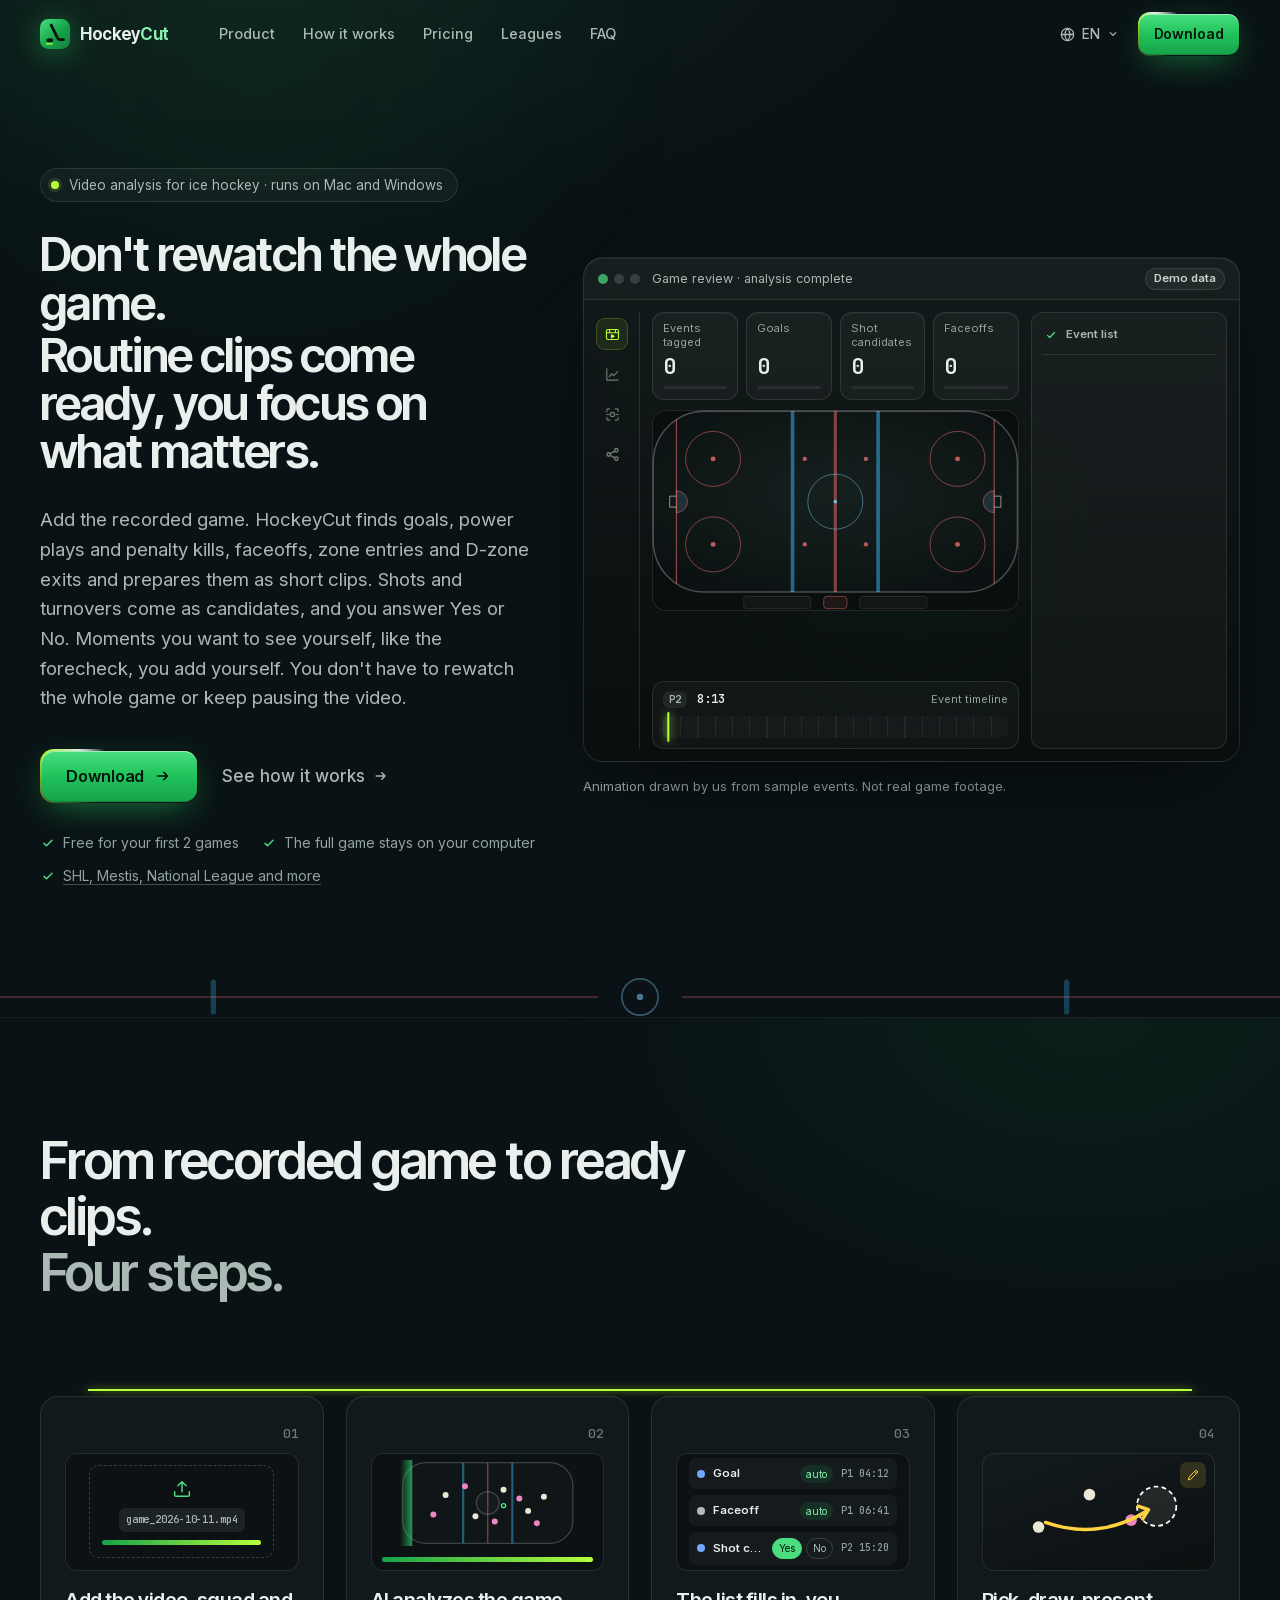
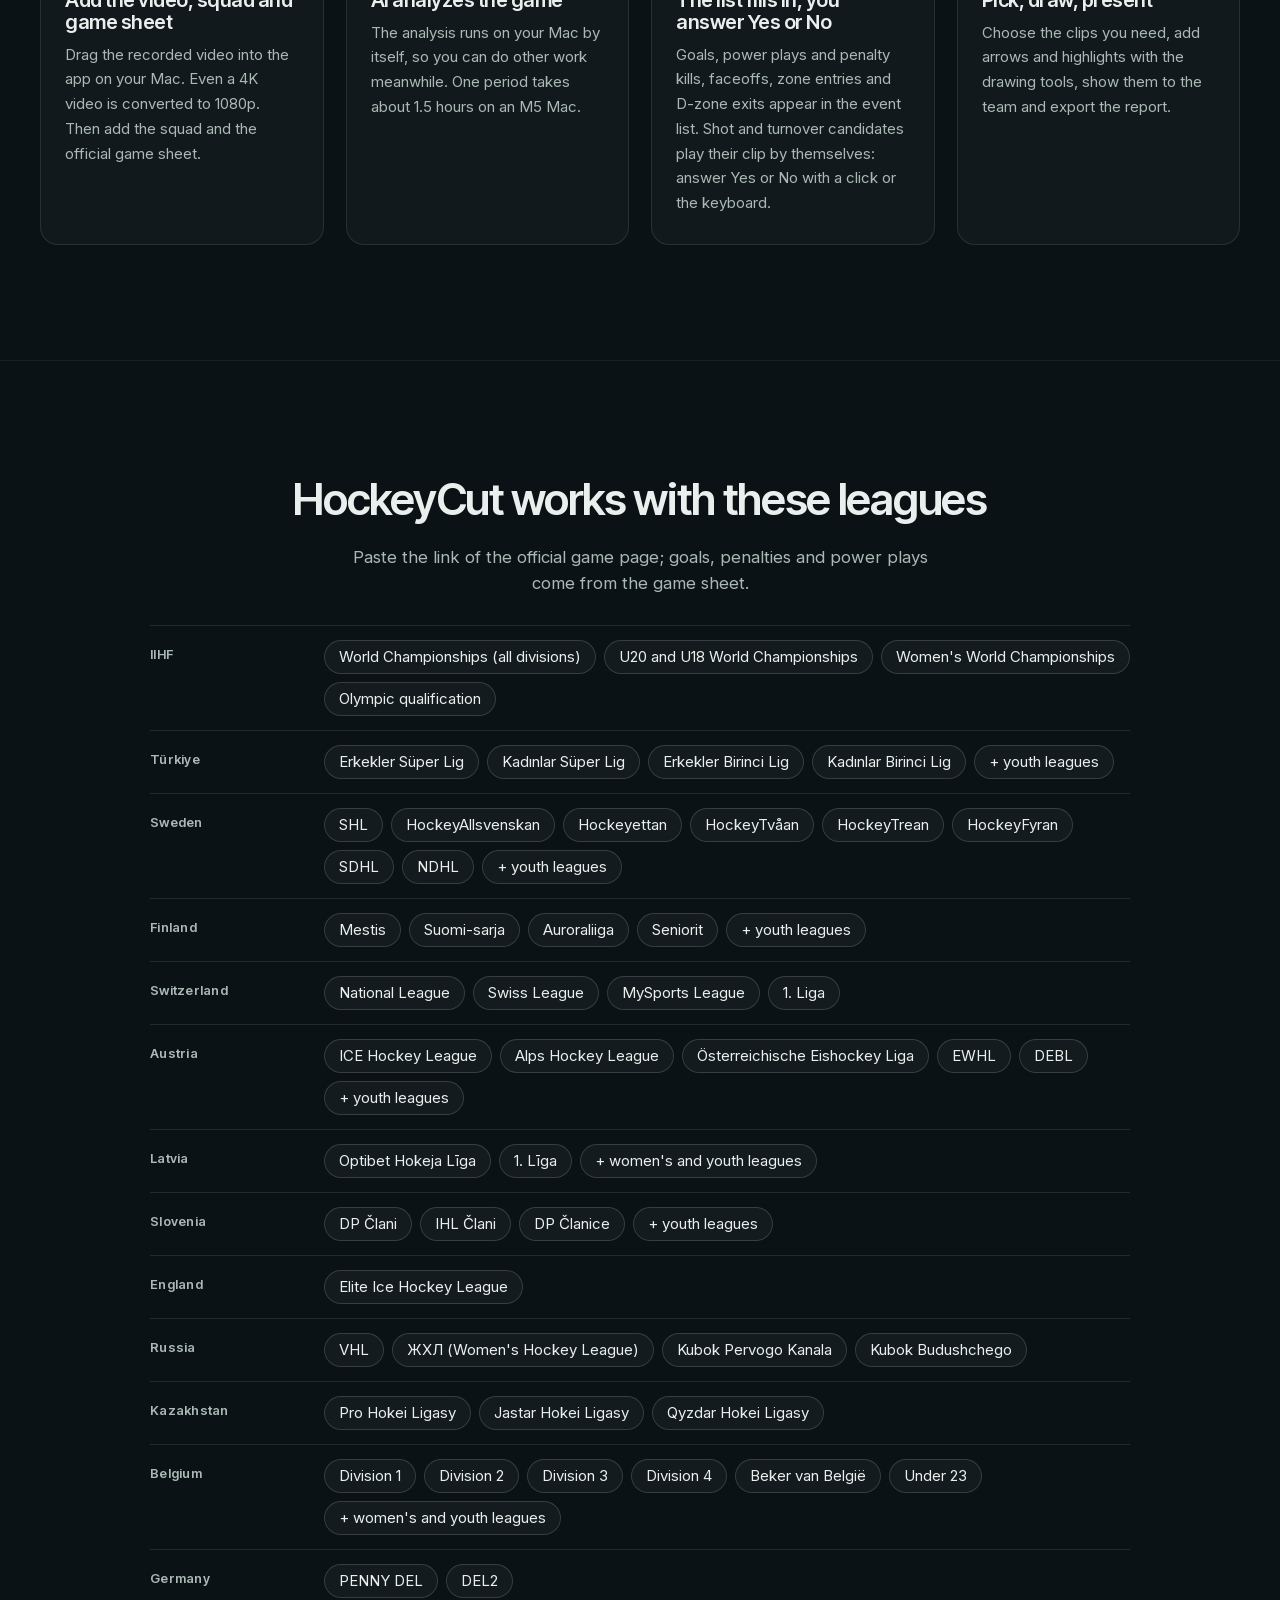
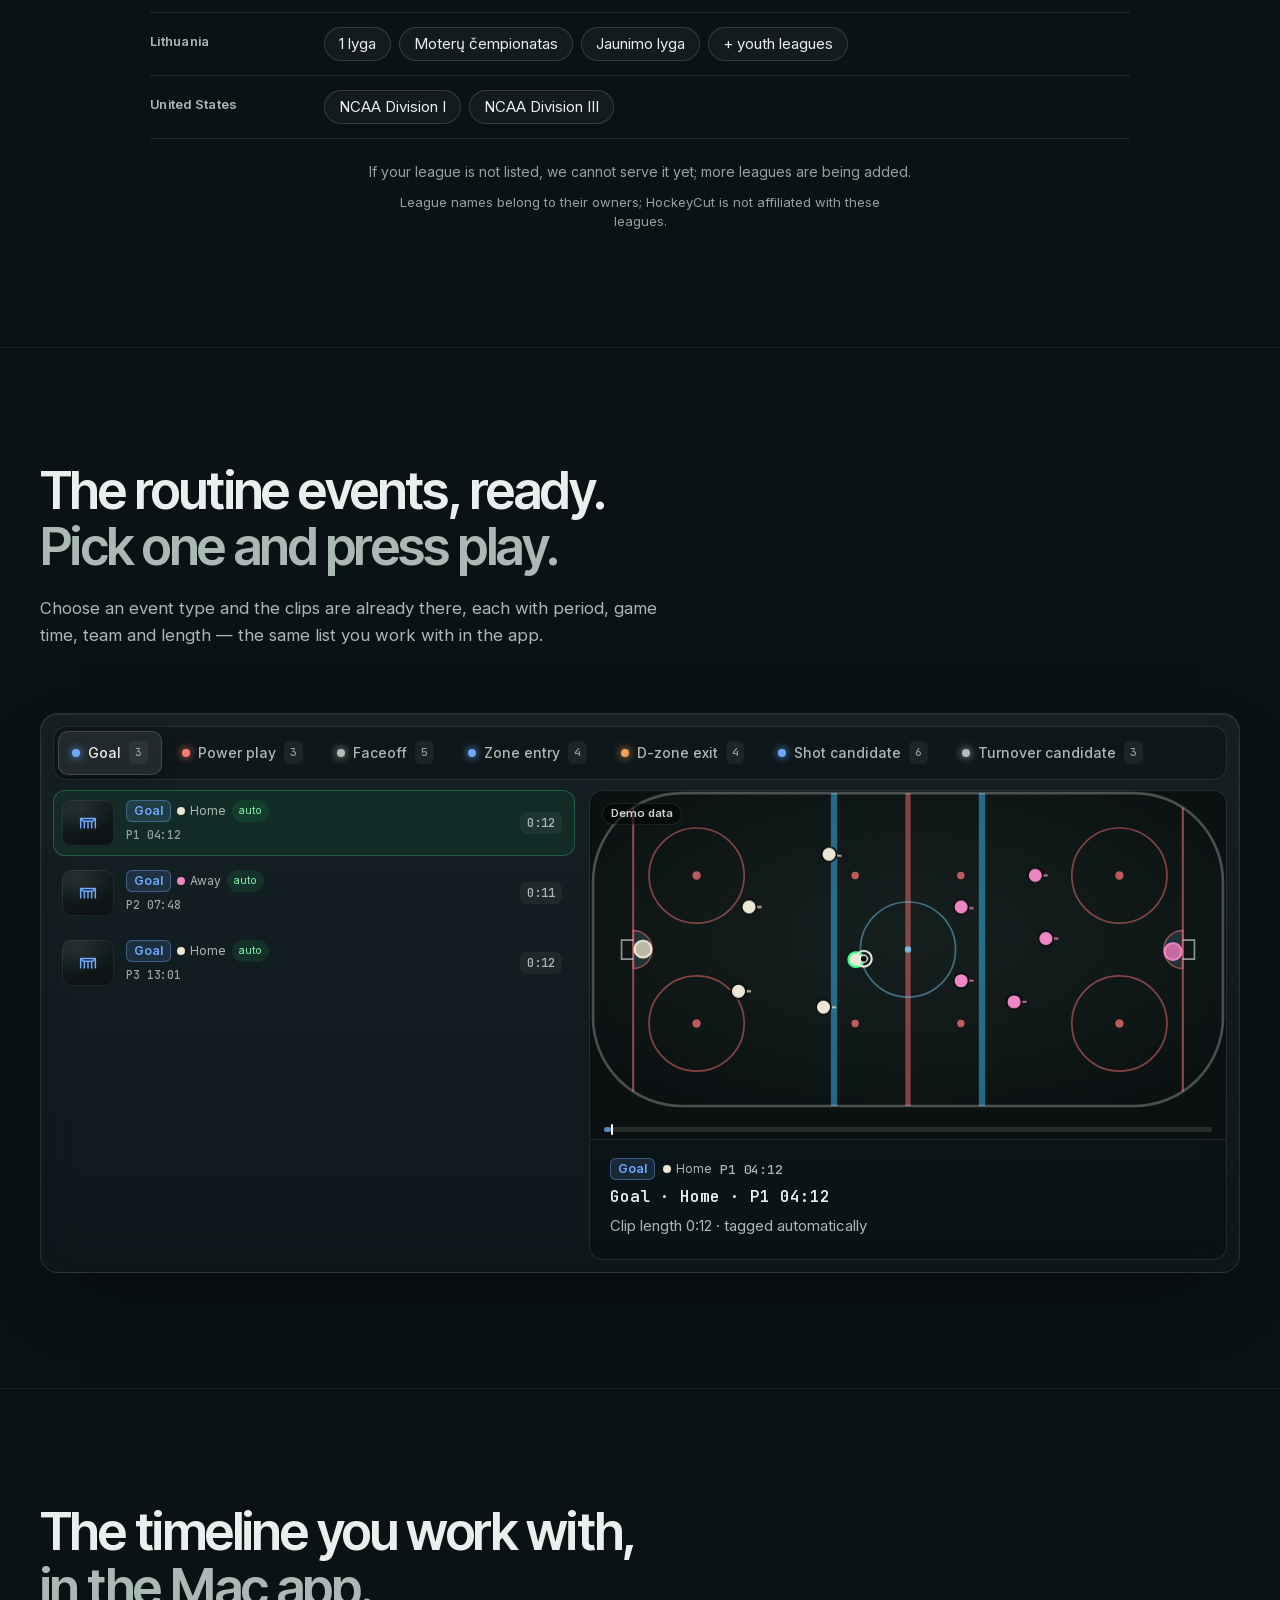
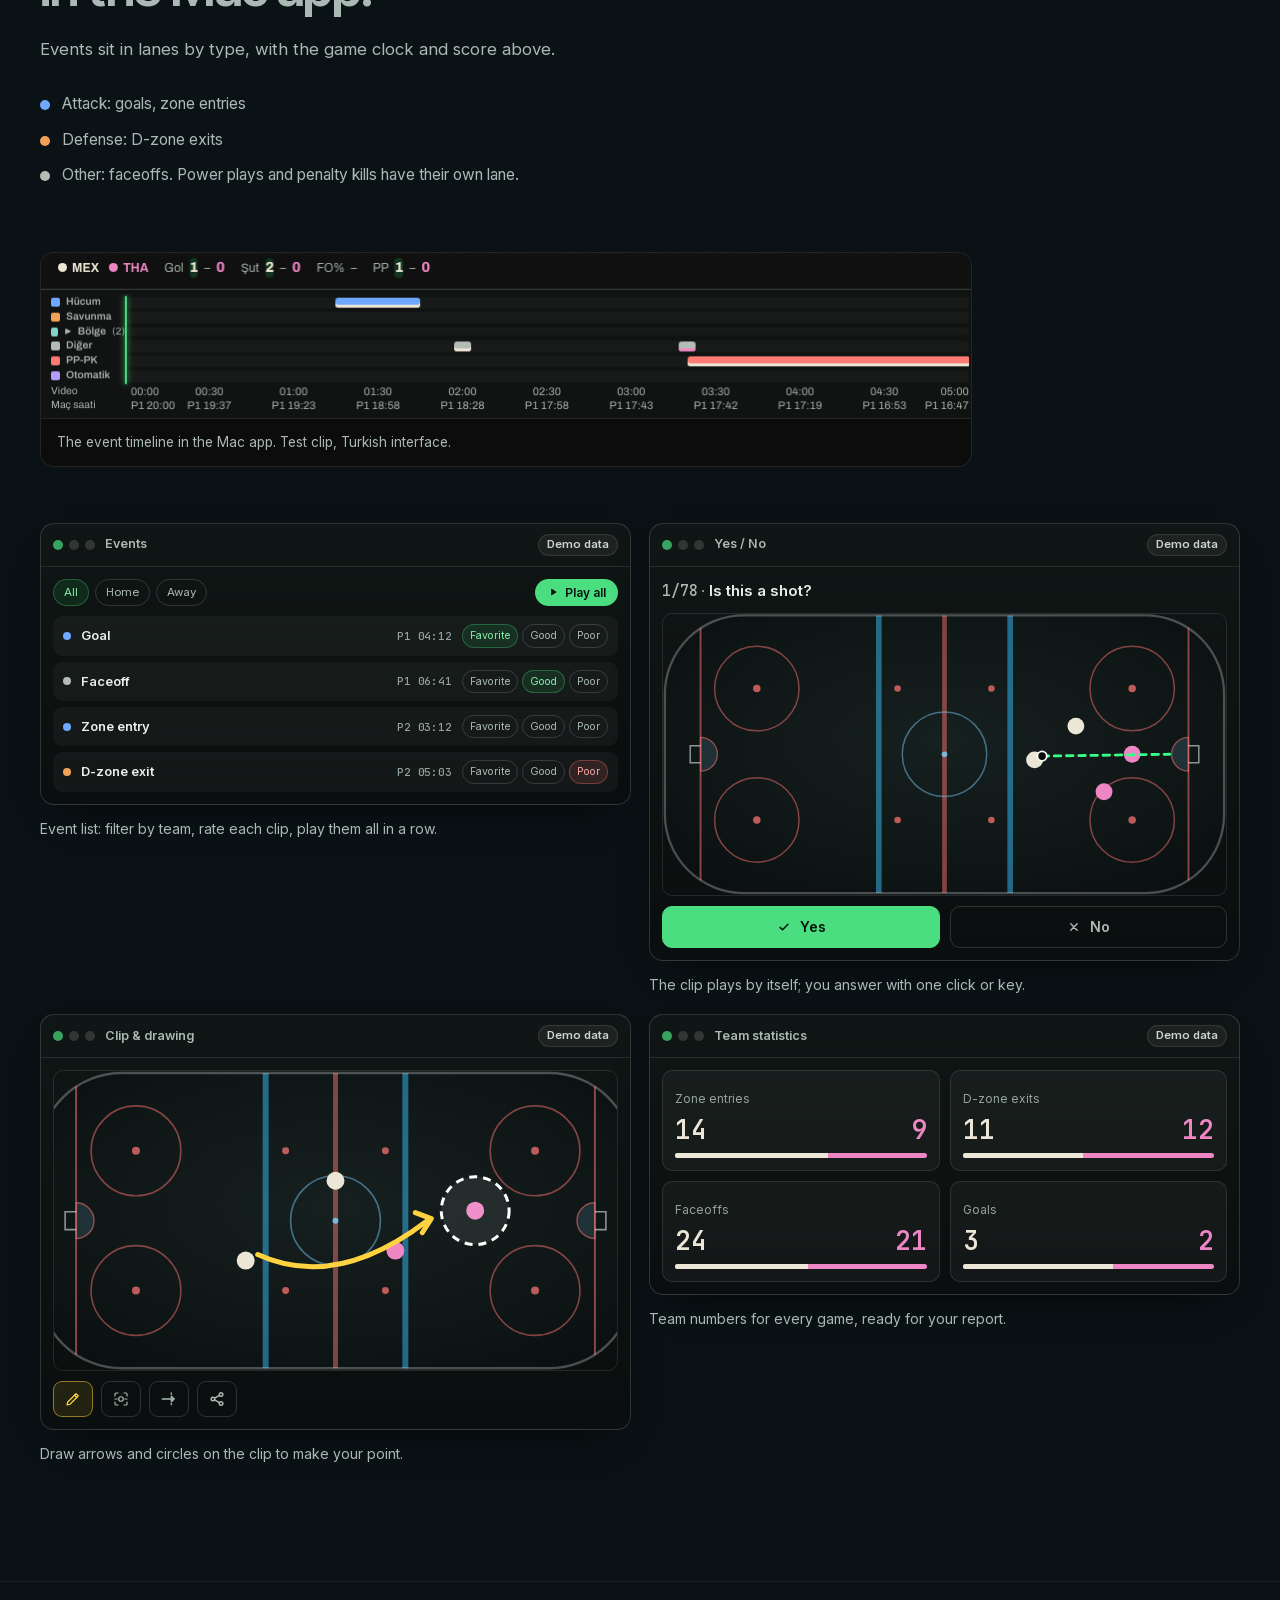
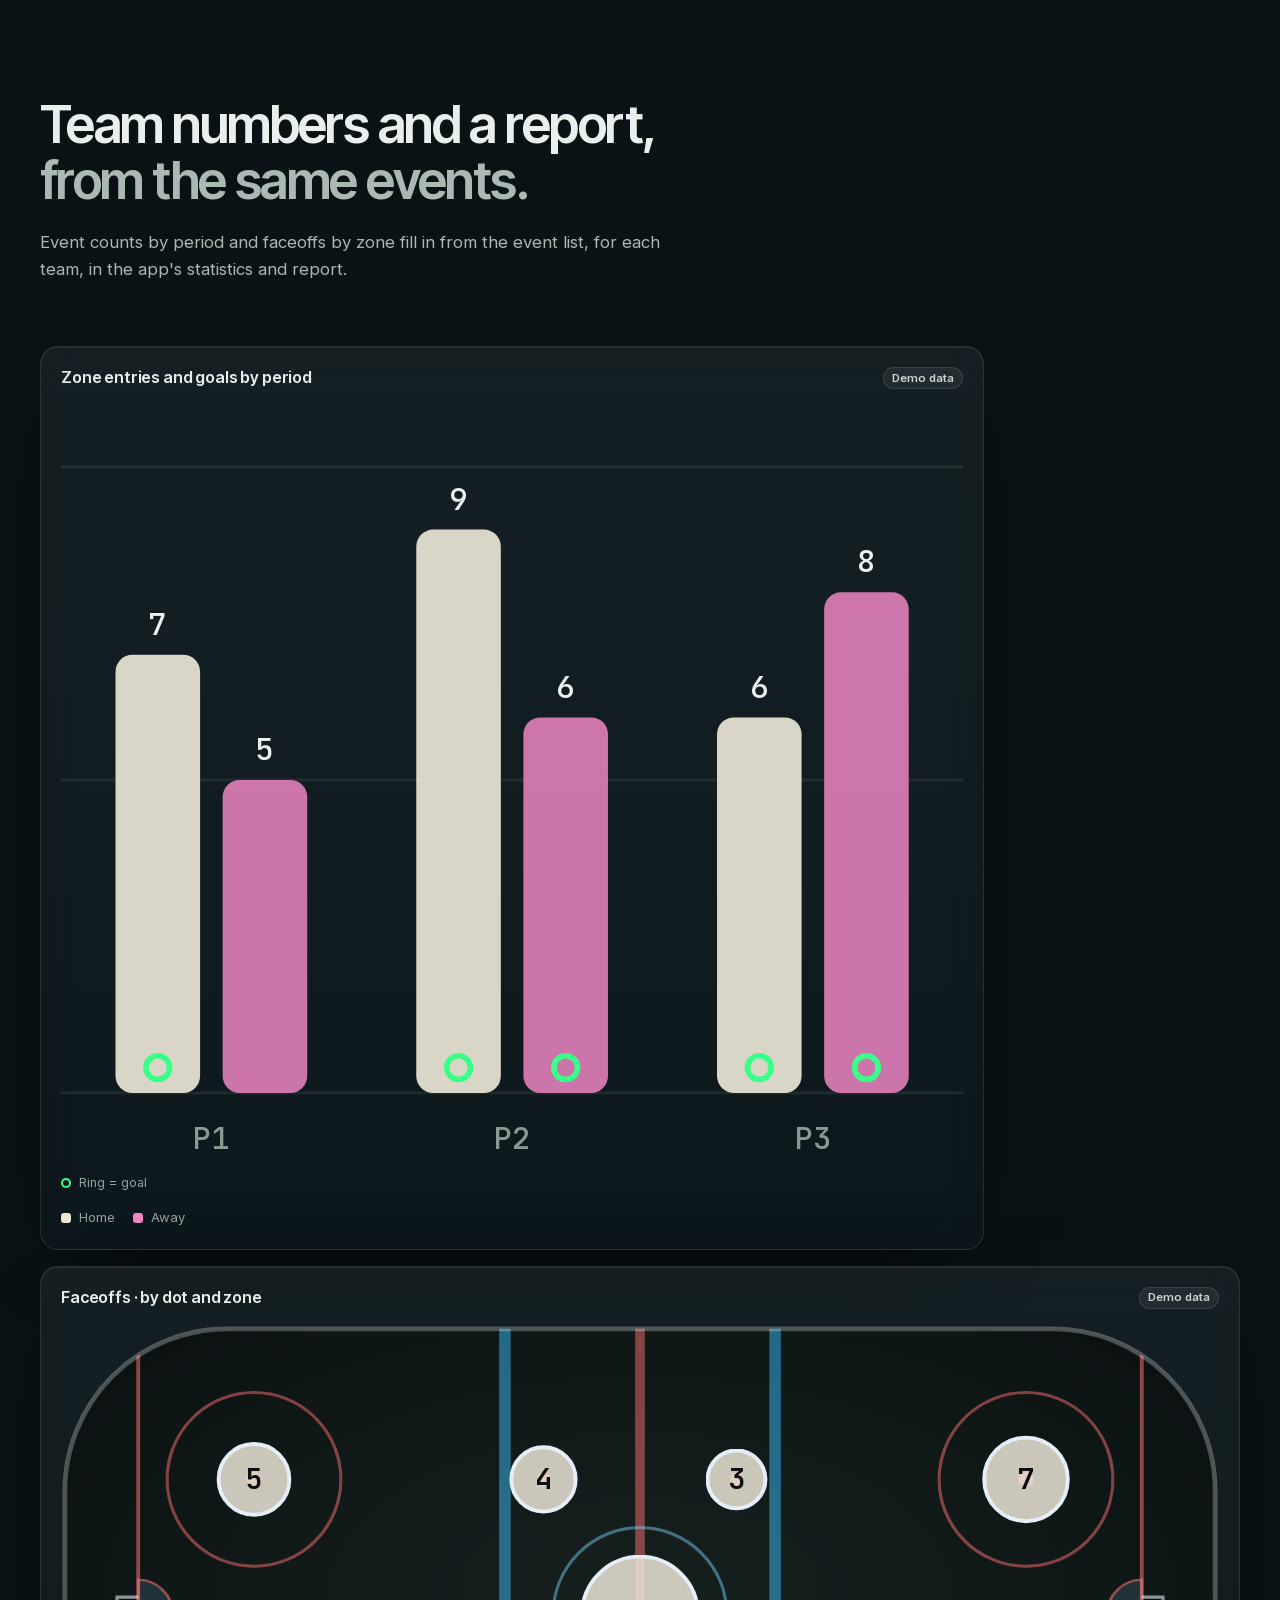
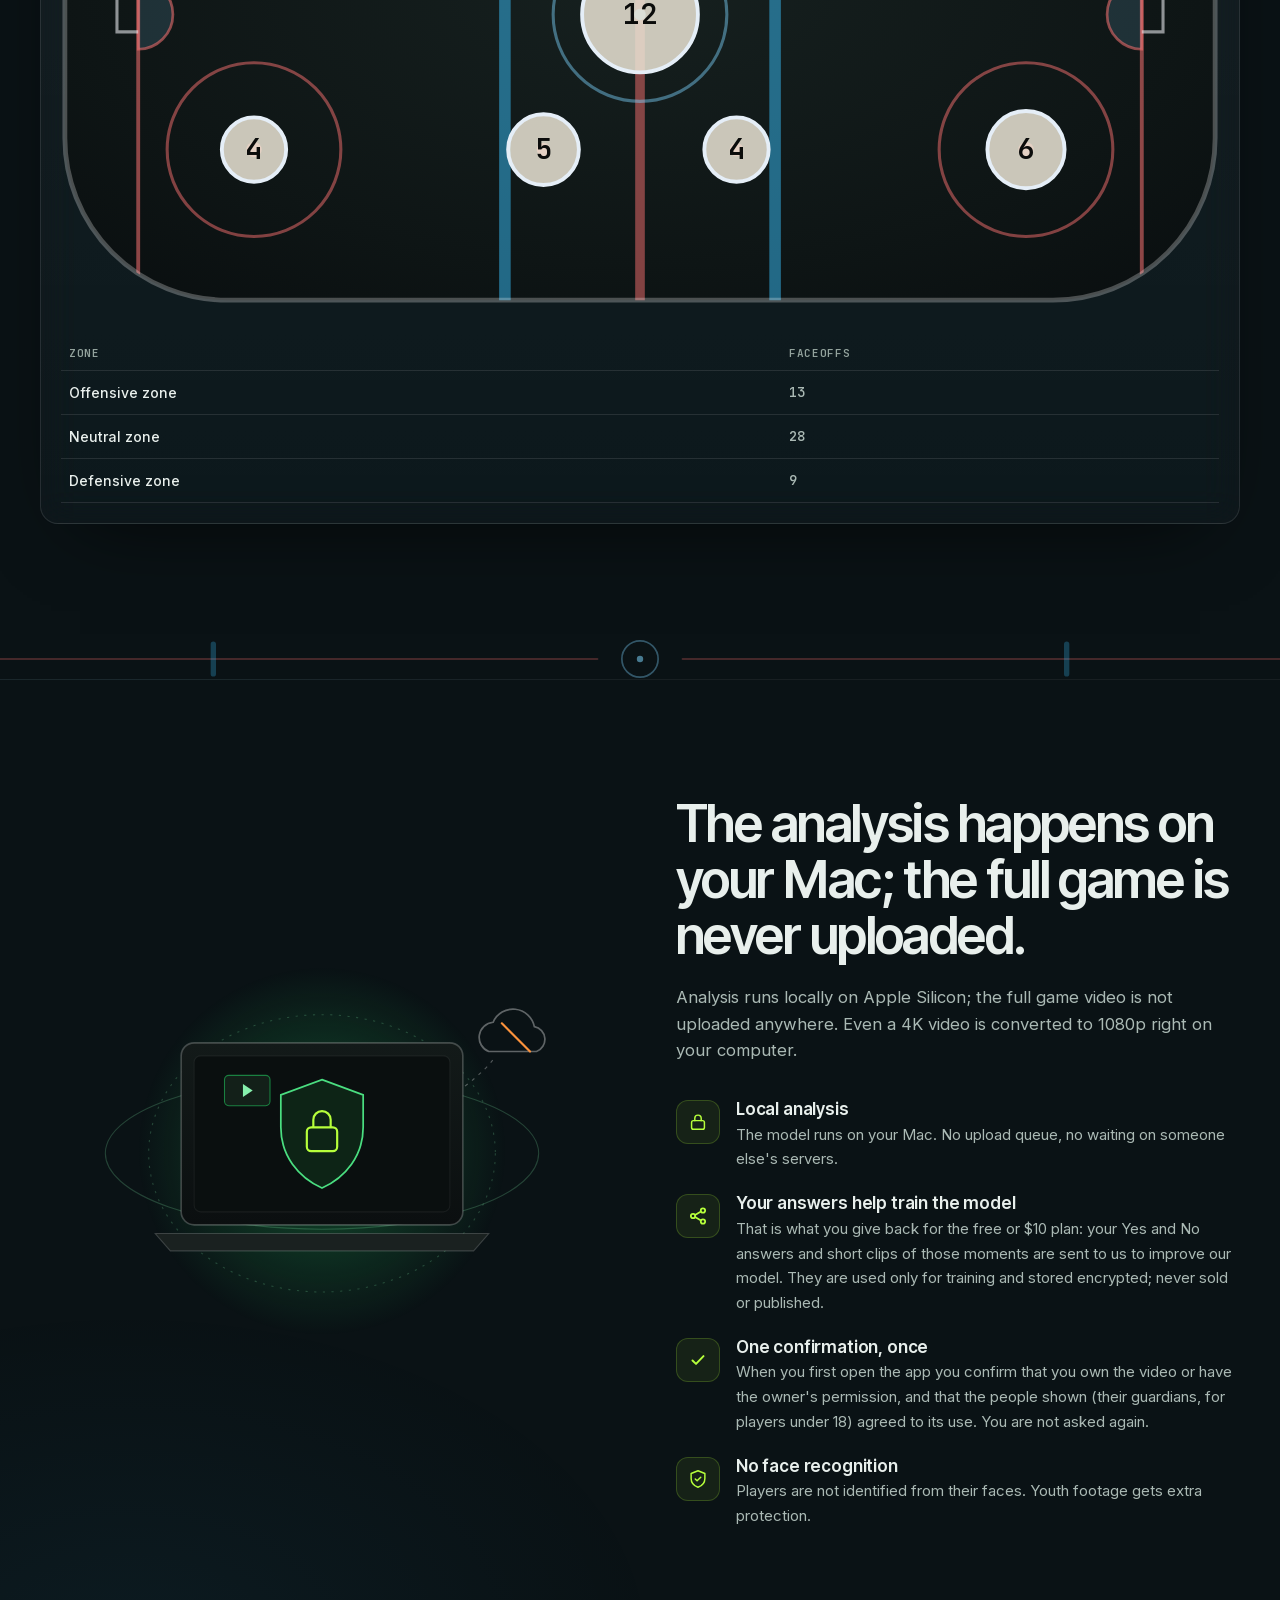
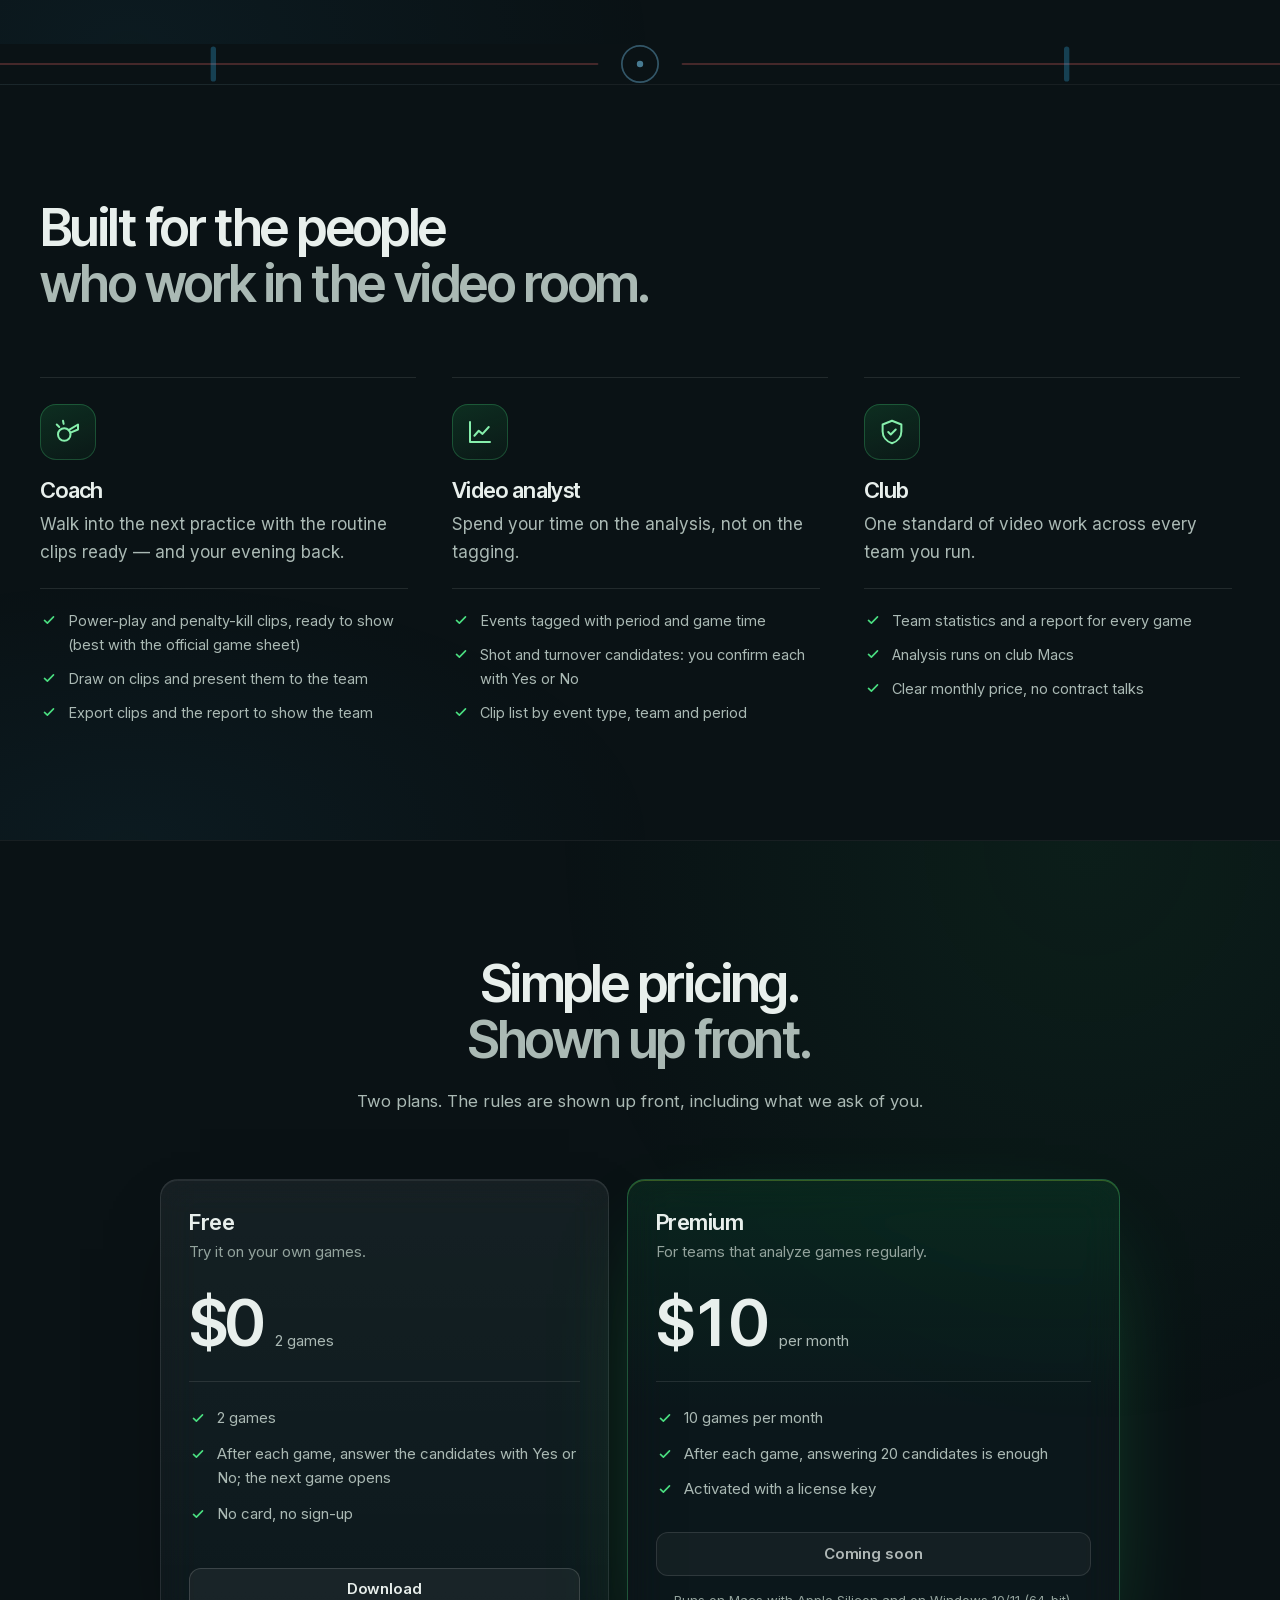
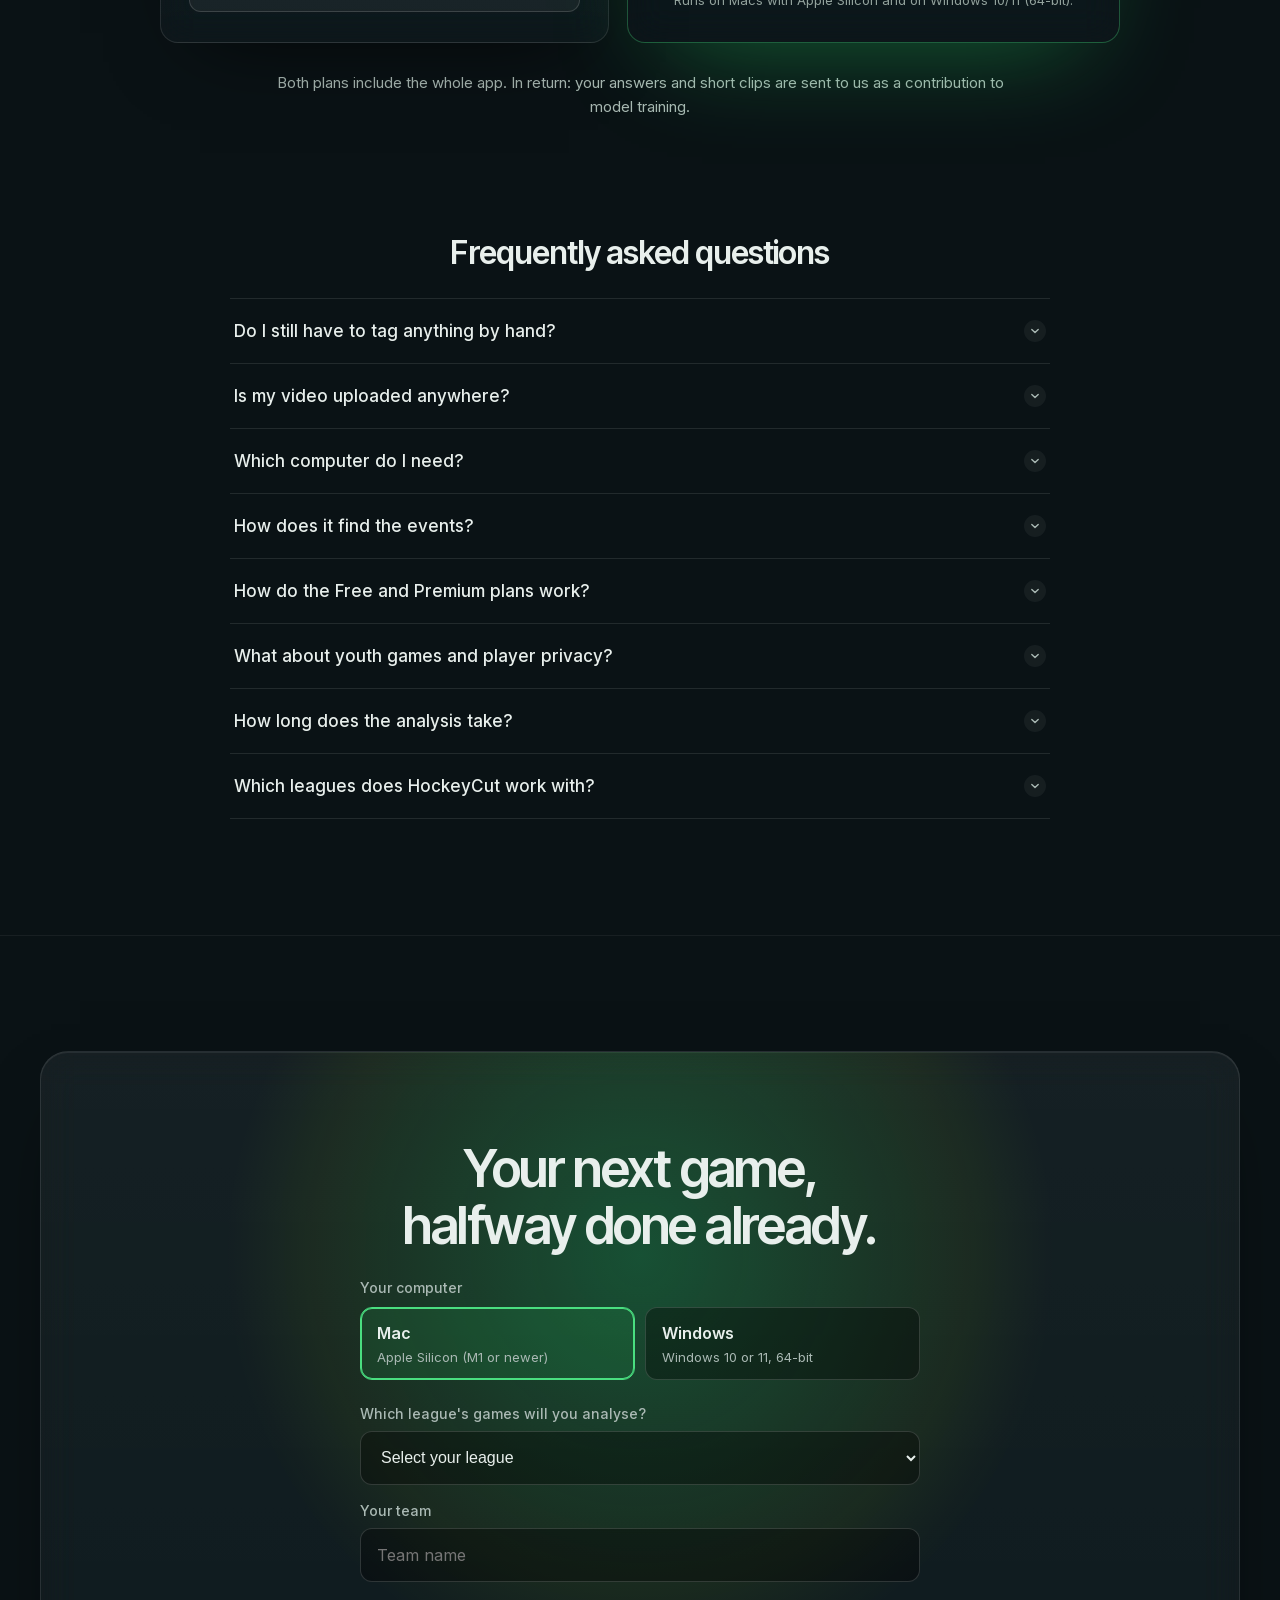
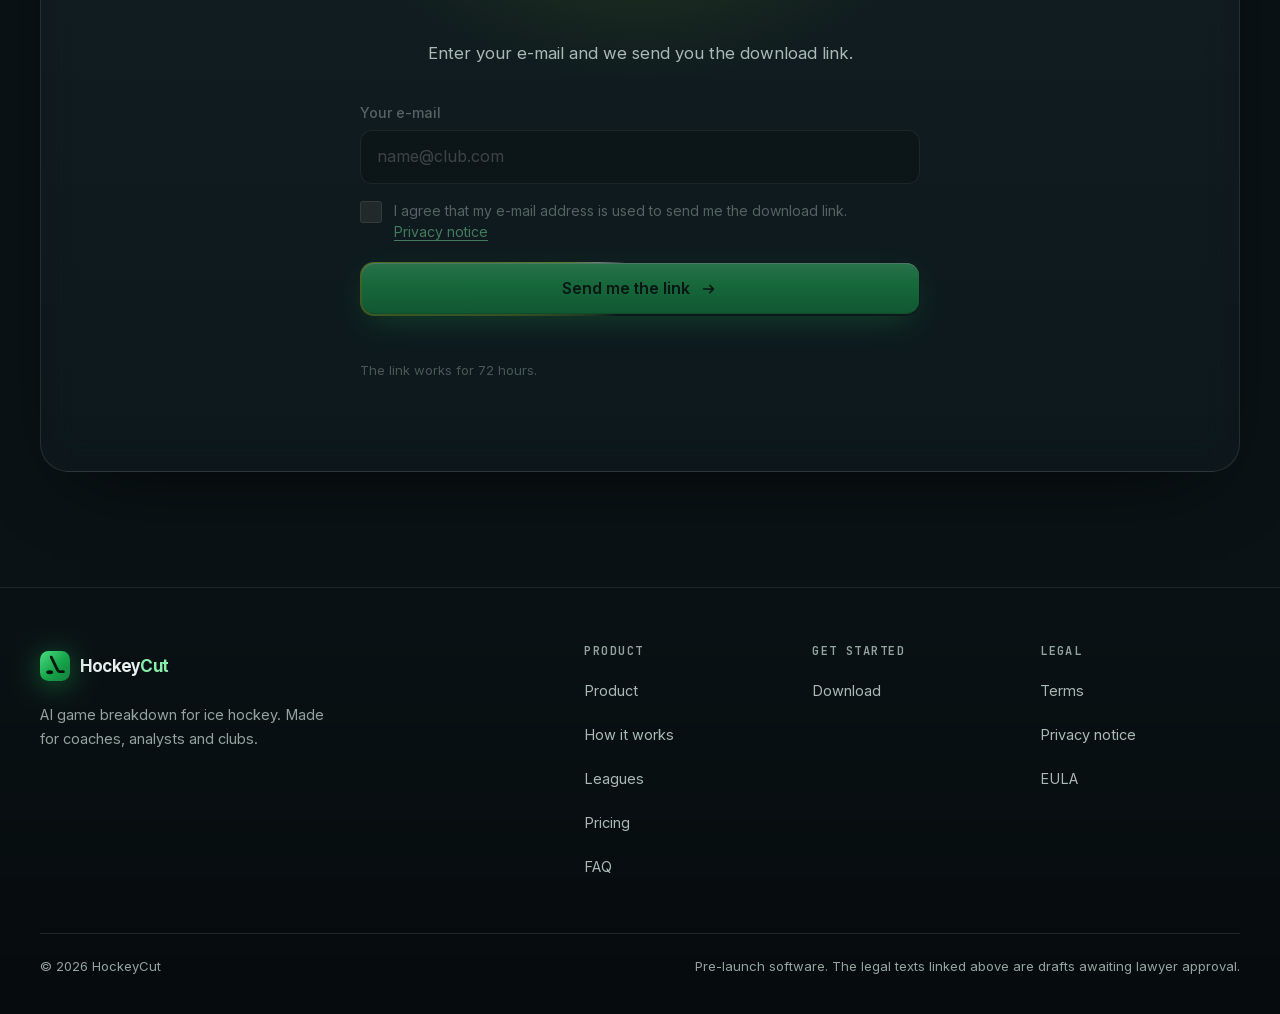
==== commit 7a25d4f2: "Yeni slogan: Maçı ikinci kez baştan izleme (16 dil)" ====
--- a/index.html
+++ b/index.html
@@ -6,9 +6,9 @@
 <meta name="referrer" content="strict-origin-when-cross-origin">
 <meta name="viewport" content="width=device-width,initial-scale=1">
 <title>HockeyCut — AI game breakdown for ice hockey, on Mac and Windows</title>
-<meta name="description" content="Add the recorded game: HockeyCut analyzes it on your Mac and lists goals, power plays and penalty kills, faceoffs, zone entries and D-zone exits as clips. Shots and turnovers come as candidates you confirm with Yes or No. The analysis runs on your own computer: Mac or Windows.">
+<meta name="description" content="Add the recorded game: HockeyCut finds goals, power plays and penalty kills, faceoffs, zone entries and D-zone exits and prepares them as clips. Shots and turnovers come as candidates you confirm with Yes or No; moments you want to see yourself, you add. The analysis runs on your own computer: Mac or Windows.">
 <meta name="theme-color" content="#07090a">
-<meta property="og:title" content="HockeyCut — Stop cutting games by hand.">
+<meta property="og:title" content="HockeyCut — Don't rewatch the whole game.">
 <meta property="og:description" content="HockeyCut lists the events of your recorded hockey game as clips. Shots and turnovers come as candidates you confirm. Runs on Mac and Windows.">
 <meta property="og:type" content="website">
 <link rel="canonical" href="https://hockeycut.com/">
@@ -119,8 +119,8 @@
   <div class="wrap hero-grid">
     <div class="hero-copy">
       <p class="pill rv"><span class="pill-dot" aria-hidden="true"></span><span data-i18n="hero.eyebrow">Video analysis for ice hockey · runs on your Mac</span></p>
-      <h1 id="hero-title" class="hero-title"><span class="ln" data-i18n="hero.title1">Stop cutting games by hand.</span> <span class="ln" data-i18n="hero.title2">Get the clips cut for you.</span></h1>
-      <p class="lead rv" data-i18n="hero.lead">Add the recorded game. HockeyCut analyzes it on your Mac and lists goals, power plays and penalty kills, faceoffs, zone entries and D-zone exits as short clips. Shots and turnovers come as candidates: you answer Yes or No, and the clip plays by itself.</p>
+      <h1 id="hero-title" class="hero-title"><span class="ln" data-i18n="hero.title1">Don't rewatch the whole game.</span> <span class="ln" data-i18n="hero.title2">Routine clips come ready, you focus on what matters.</span></h1>
+      <p class="lead rv" data-i18n="hero.lead">Add the recorded game. HockeyCut finds goals, power plays and penalty kills, faceoffs, zone entries and D-zone exits and prepares them as short clips. Shots and turnovers come as candidates, and you answer Yes or No. Moments you want to see yourself, like the forecheck, you add yourself. You don't have to rewatch the whole game or keep pausing the video.</p>
       <div class="hero-cta rv">
         <a class="btn btn-primary btn-lg" href="#download"><span data-i18n="cta.dl">Download for Mac</span><svg aria-hidden="true"><use href="#i-arrow"/></svg></a>
         <a class="btn-link" href="#how"><span data-i18n="hero.secondary">See how it works</span><svg aria-hidden="true"><use href="#i-arrow"/></svg></a>
@@ -279,7 +279,7 @@
 <section class="sec clips" id="product" aria-labelledby="clips-title">
   <div class="wrap">
     <div class="sec-head">
-      <h2 id="clips-title"><span data-i18n="clips.title1">Every event, already cut.</span> <span class="dim" data-i18n="clips.title2">Pick one and press play.</span></h2>
+      <h2 id="clips-title"><span data-i18n="clips.title1">The routine events, ready.</span> <span class="dim" data-i18n="clips.title2">Pick one and press play.</span></h2>
       <p class="sub" data-i18n="clips.sub">Choose an event type and the clips are already there, each with period, game time, team and length — the same list you work with in the app.</p>
     </div>
     <div class="clipbox glass">
@@ -460,7 +460,7 @@
       <article class="role glass">
         <span class="role-ic"><svg aria-hidden="true"><use href="#i-whistle"/></svg></span>
         <h3 data-i18n="roles.c.t">Coach</h3>
-        <p data-i18n="roles.c.p">Walk into the next practice with the clips already cut — and your evening back.</p>
+        <p data-i18n="roles.c.p">Walk into the next practice with the routine clips ready — and your evening back.</p>
         <ul>
           <li><svg aria-hidden="true"><use href="#i-check"/></svg><span data-i18n="roles.c.1">Power-play and penalty-kill clips, ready to show (best with the official game sheet)</span></li>
           <li><svg aria-hidden="true"><use href="#i-check"/></svg><span data-i18n="roles.c.2">Draw on clips and present them to the team</span></li>
@@ -548,7 +548,7 @@
   <div class="wrap">
     <div class="end glass">
       <div class="end-glow" aria-hidden="true"></div>
-      <h2 id="end-title"><span data-i18n="end.title1">Your next game,</span> <span data-i18n="end.title2">already cut into clips.</span></h2>
+      <h2 id="end-title"><span data-i18n="end.title1">Your next game,</span> <span data-i18n="end.title2">halfway done already.</span></h2>
       <!-- 16 Kasım 2026: platform seçimi (Mac / Windows). Windows yalnız js/ayar.js WINDOWS_ACIK=true iken indirilir; kapalıyken "yakında" notu, form gizlenir. Varsayılan: ziyaretçinin işletim sistemi. -->
       <div class="dl-plat" id="dlPlat">
         <p class="dl-lbl" id="dlPlatL" data-i18n="dl.plat.q">Your computer</p>
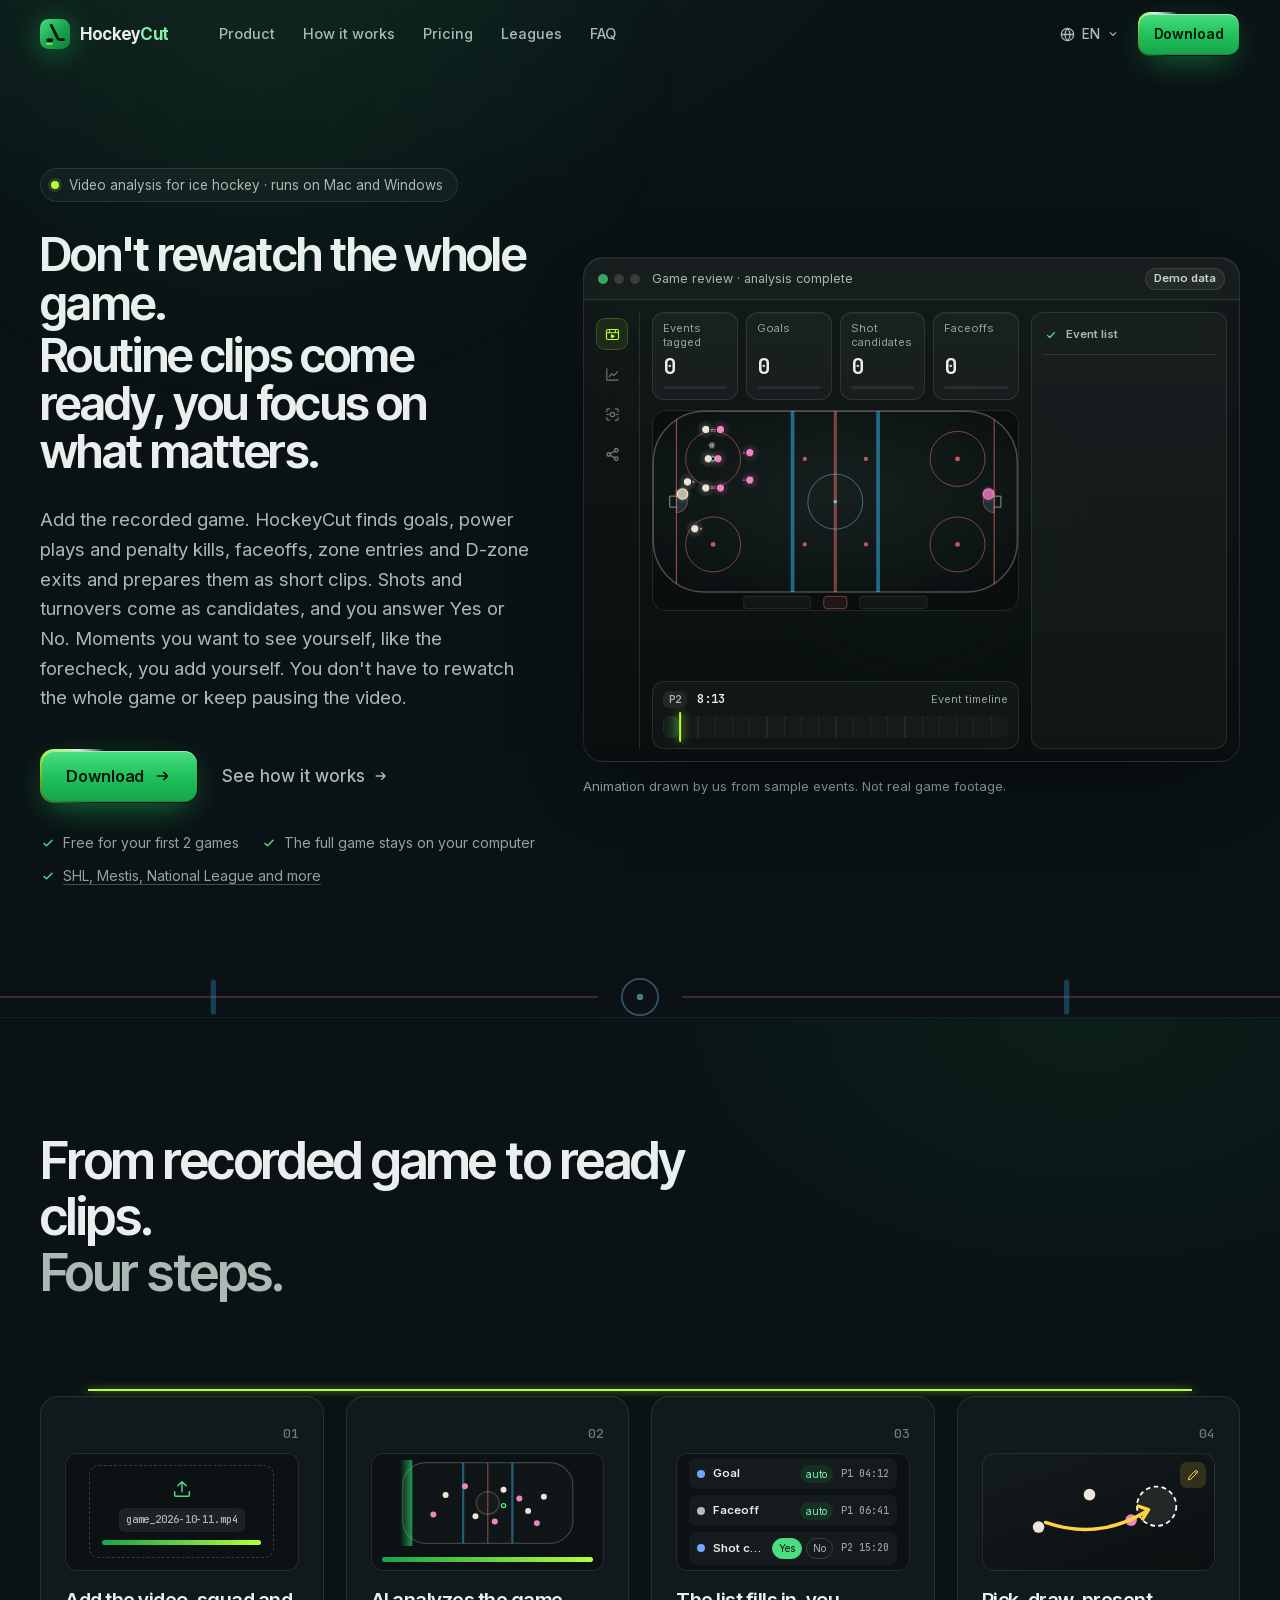
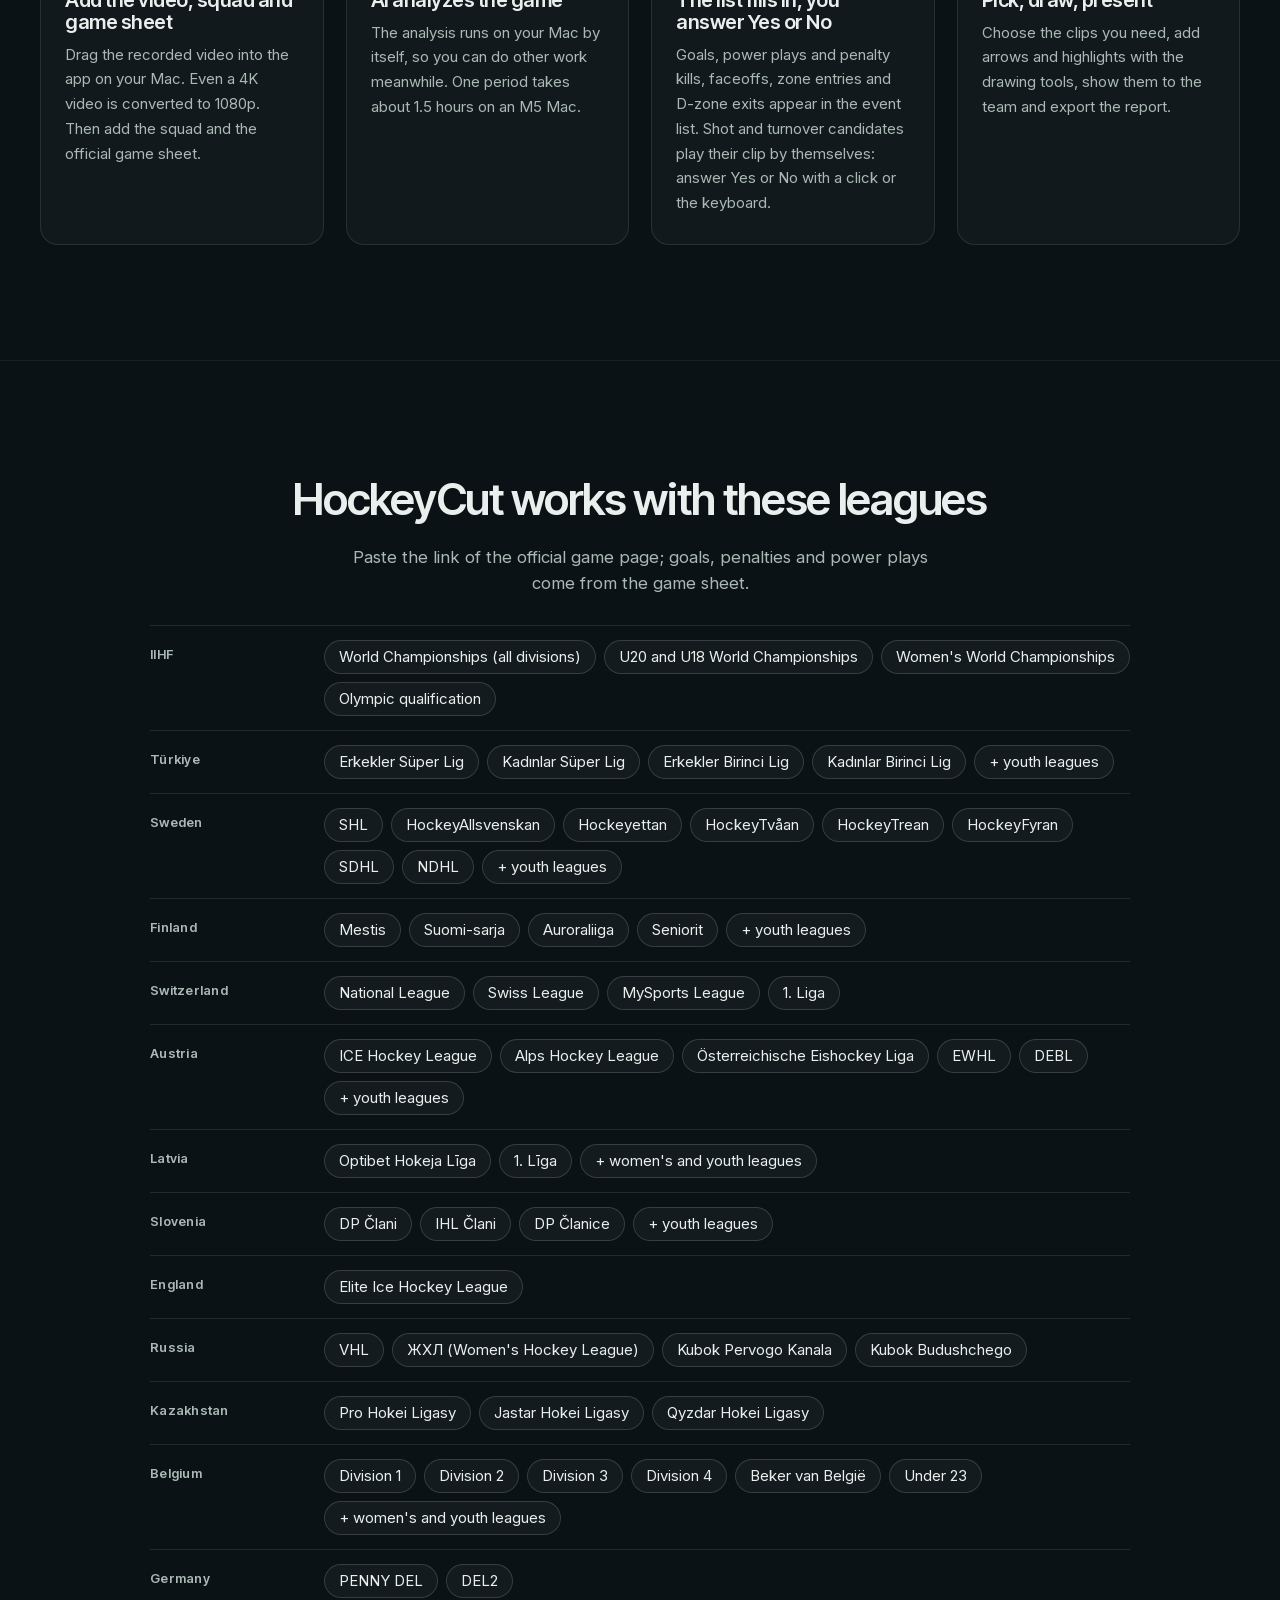
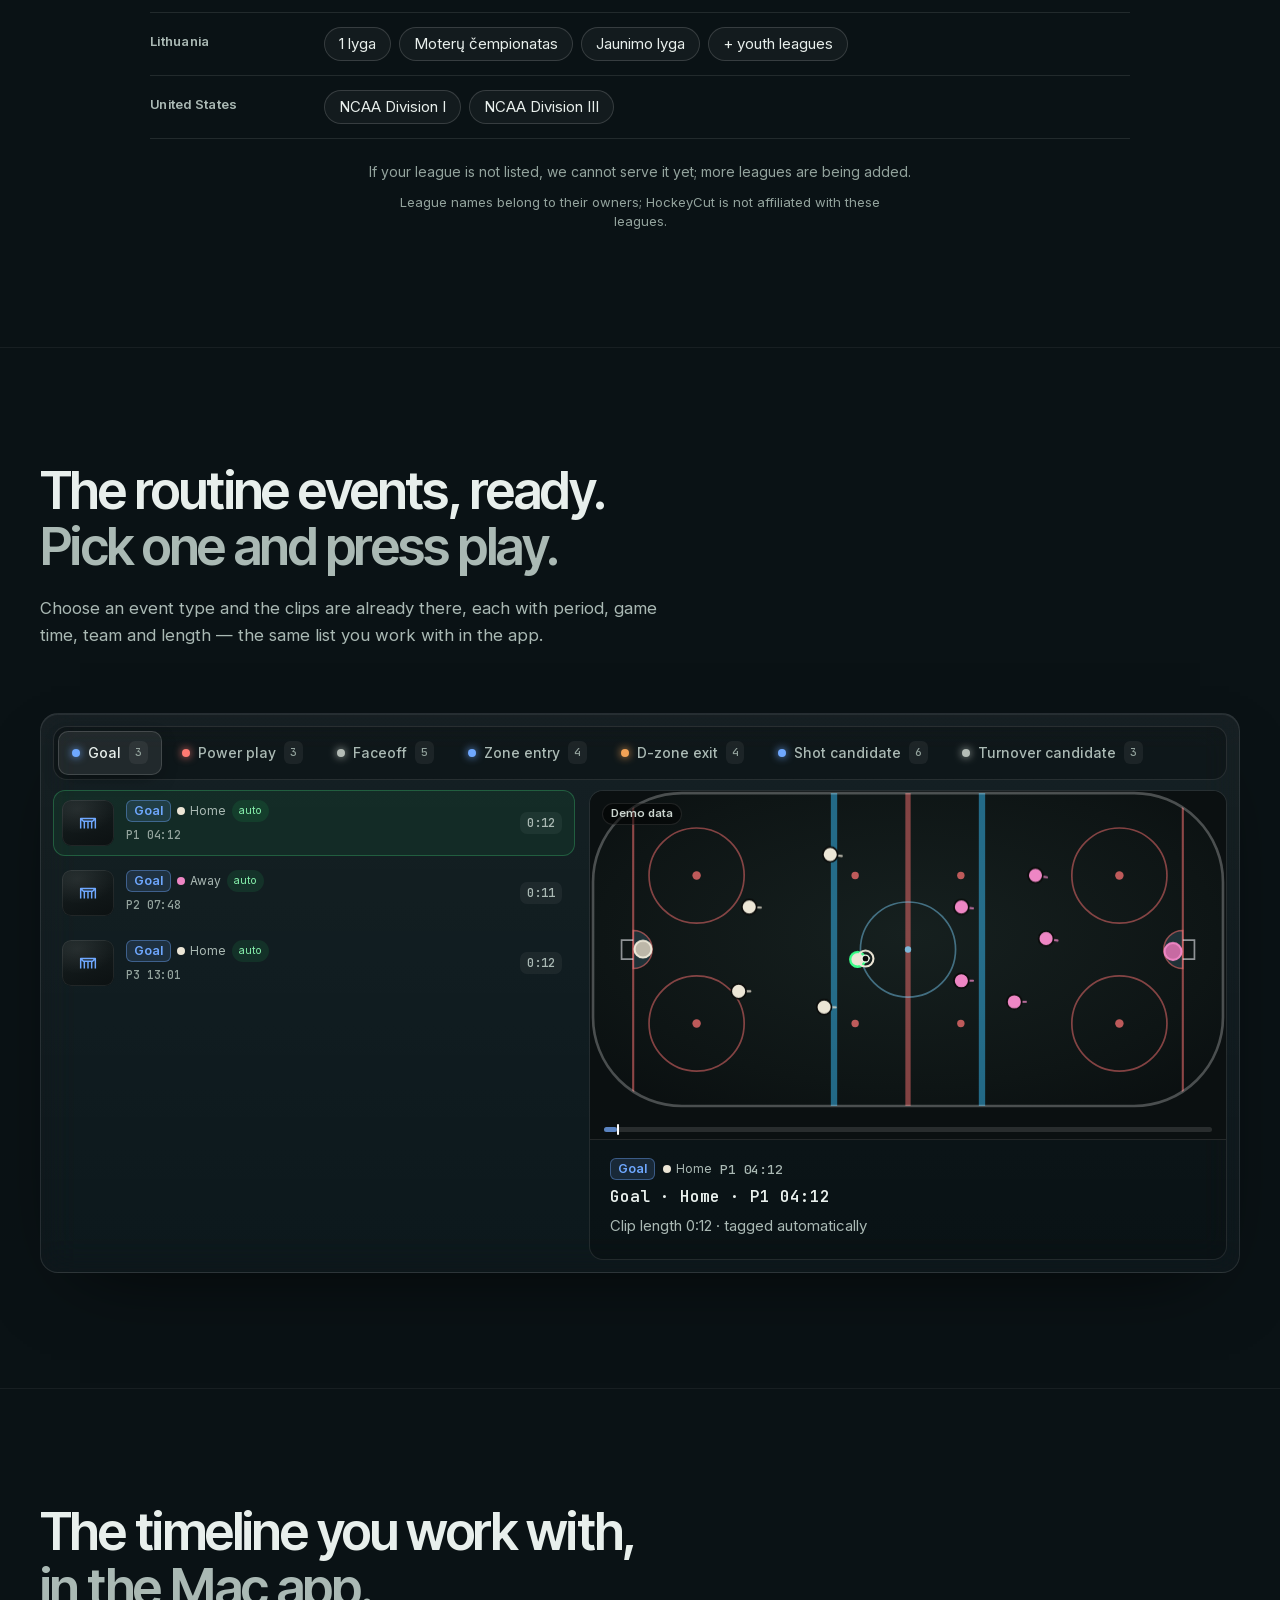
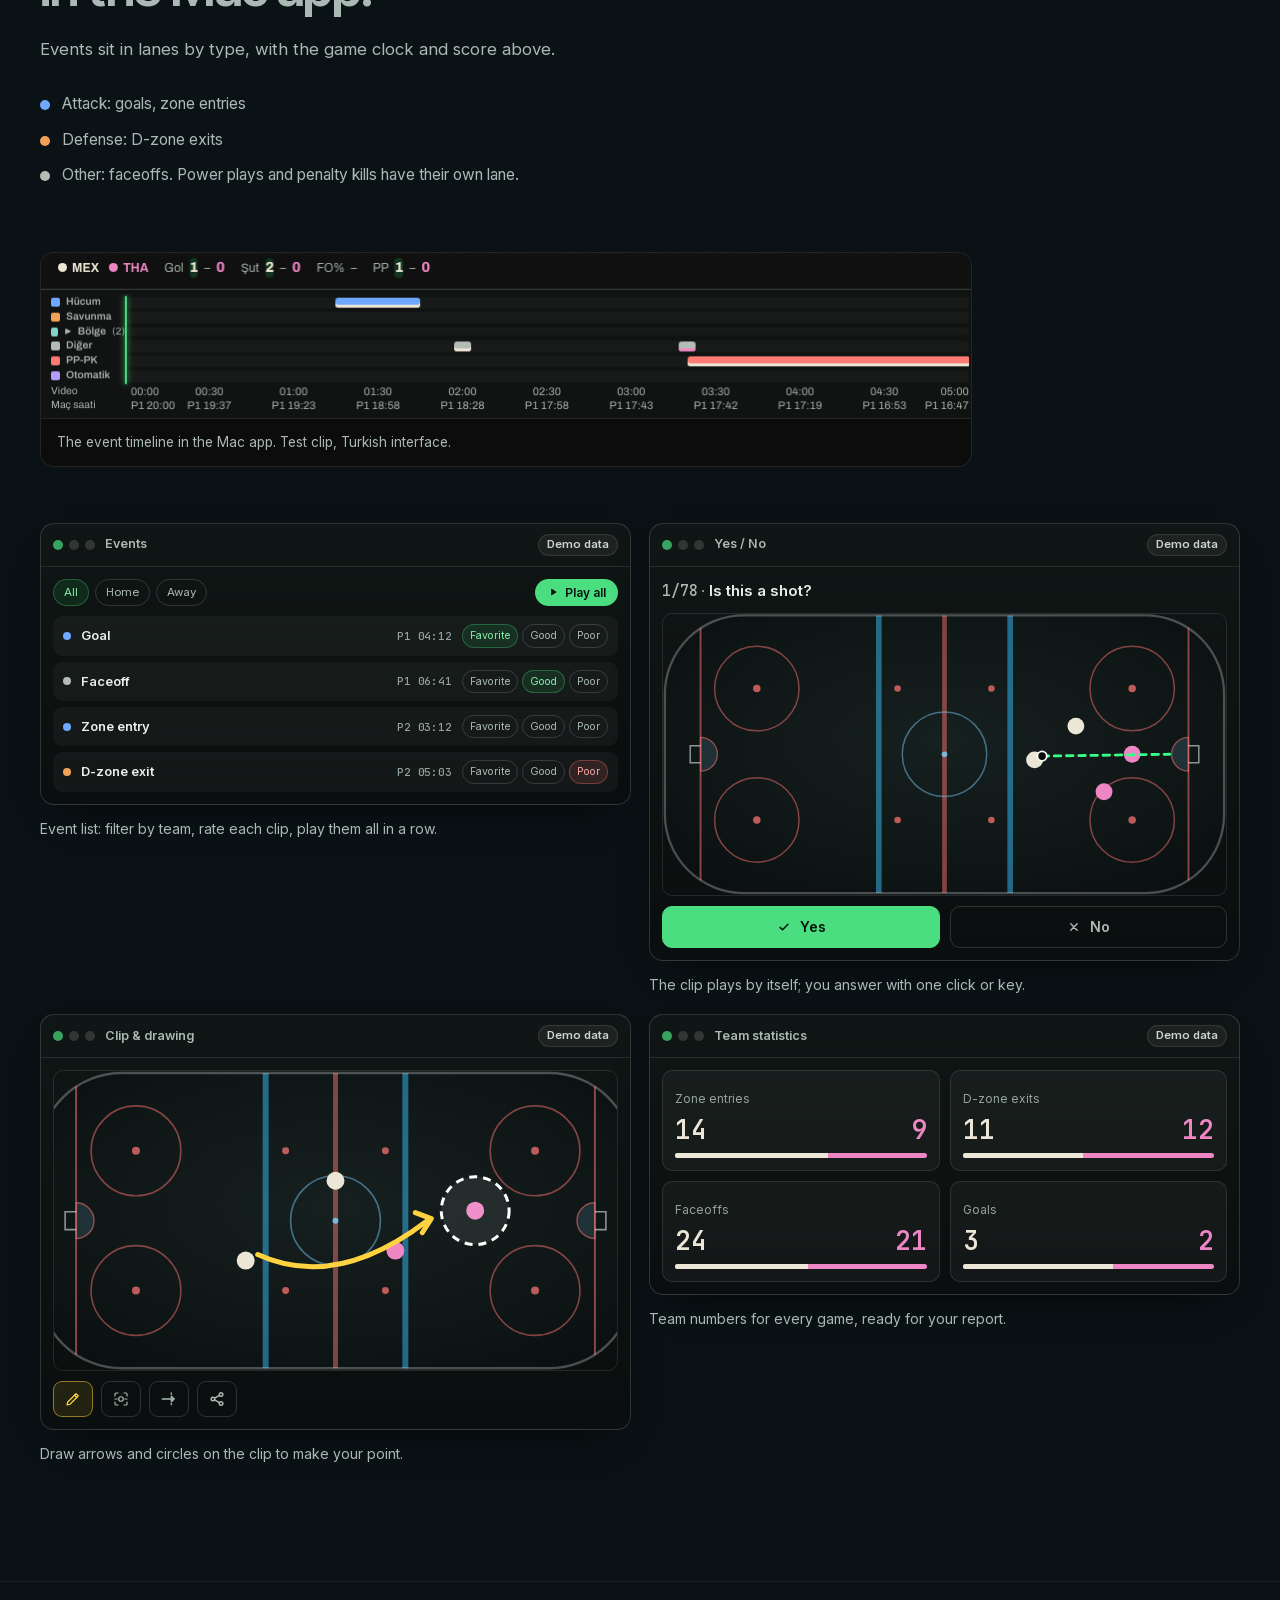
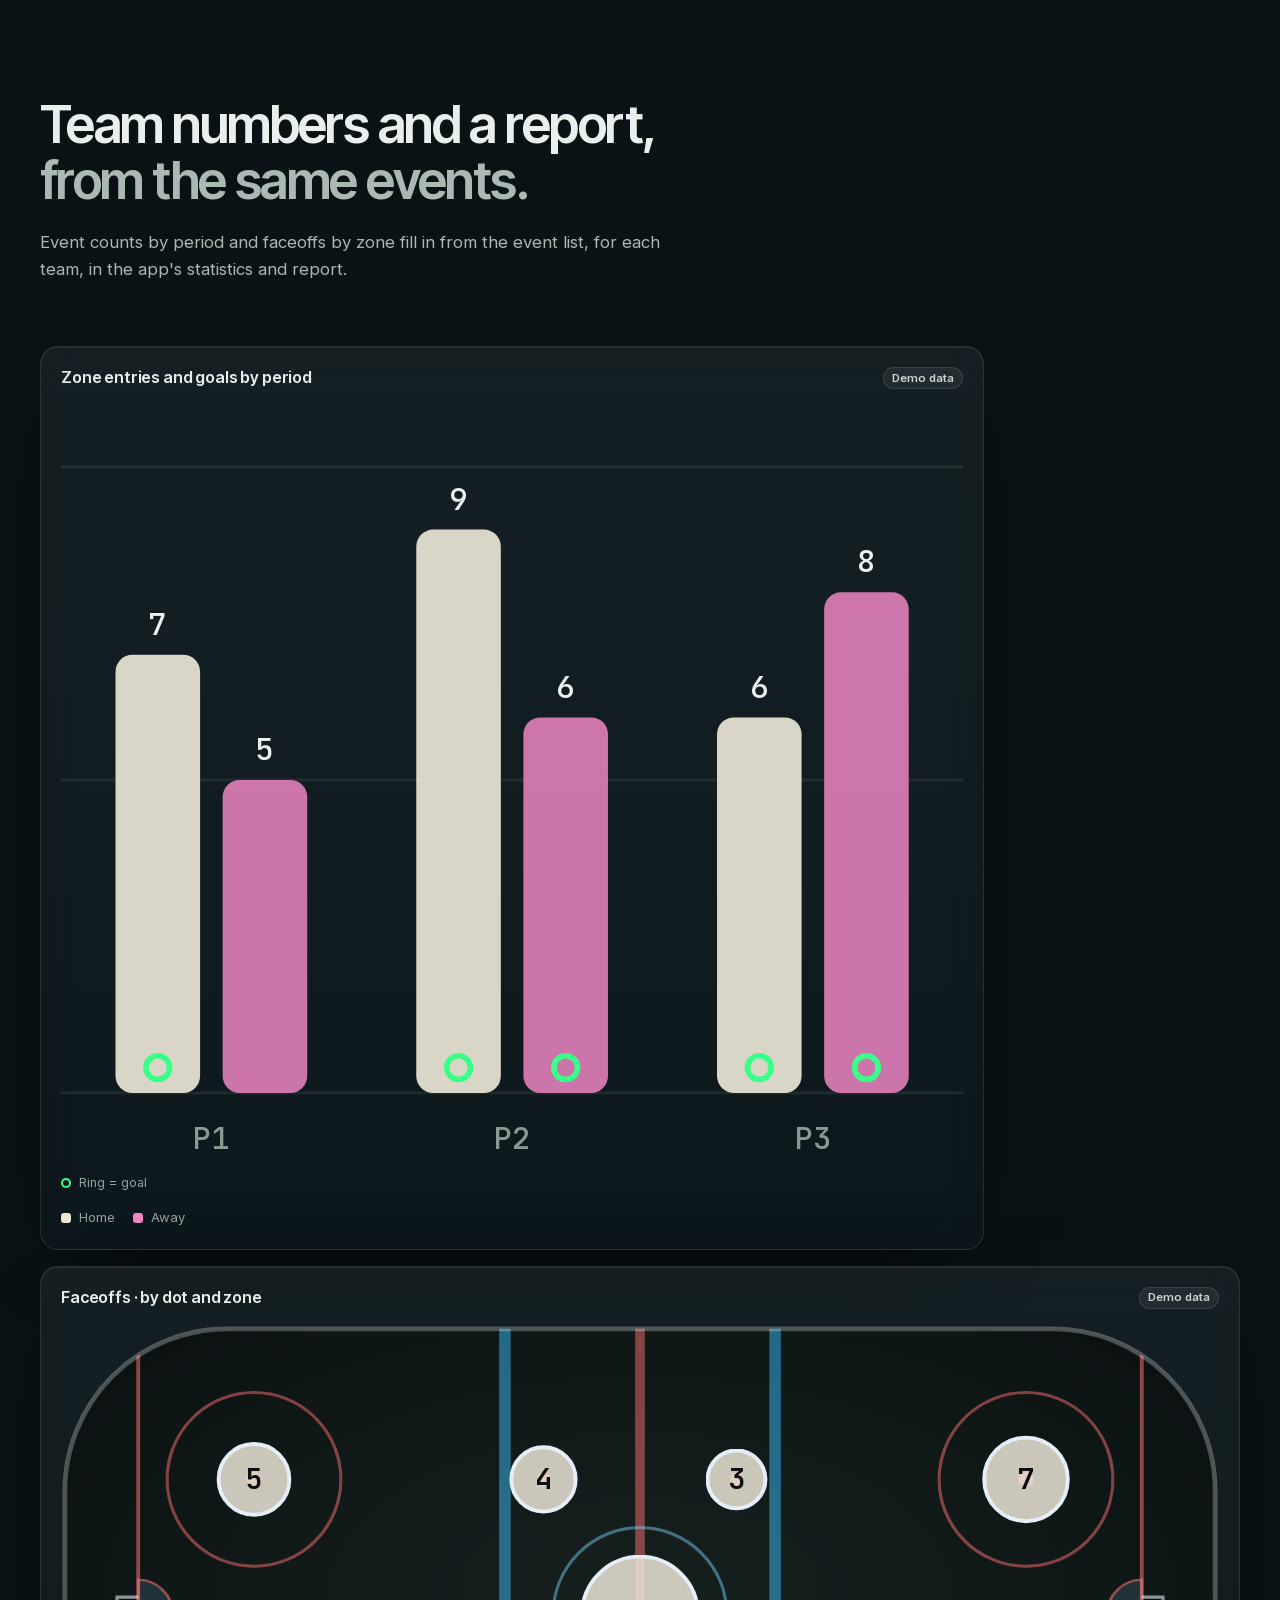
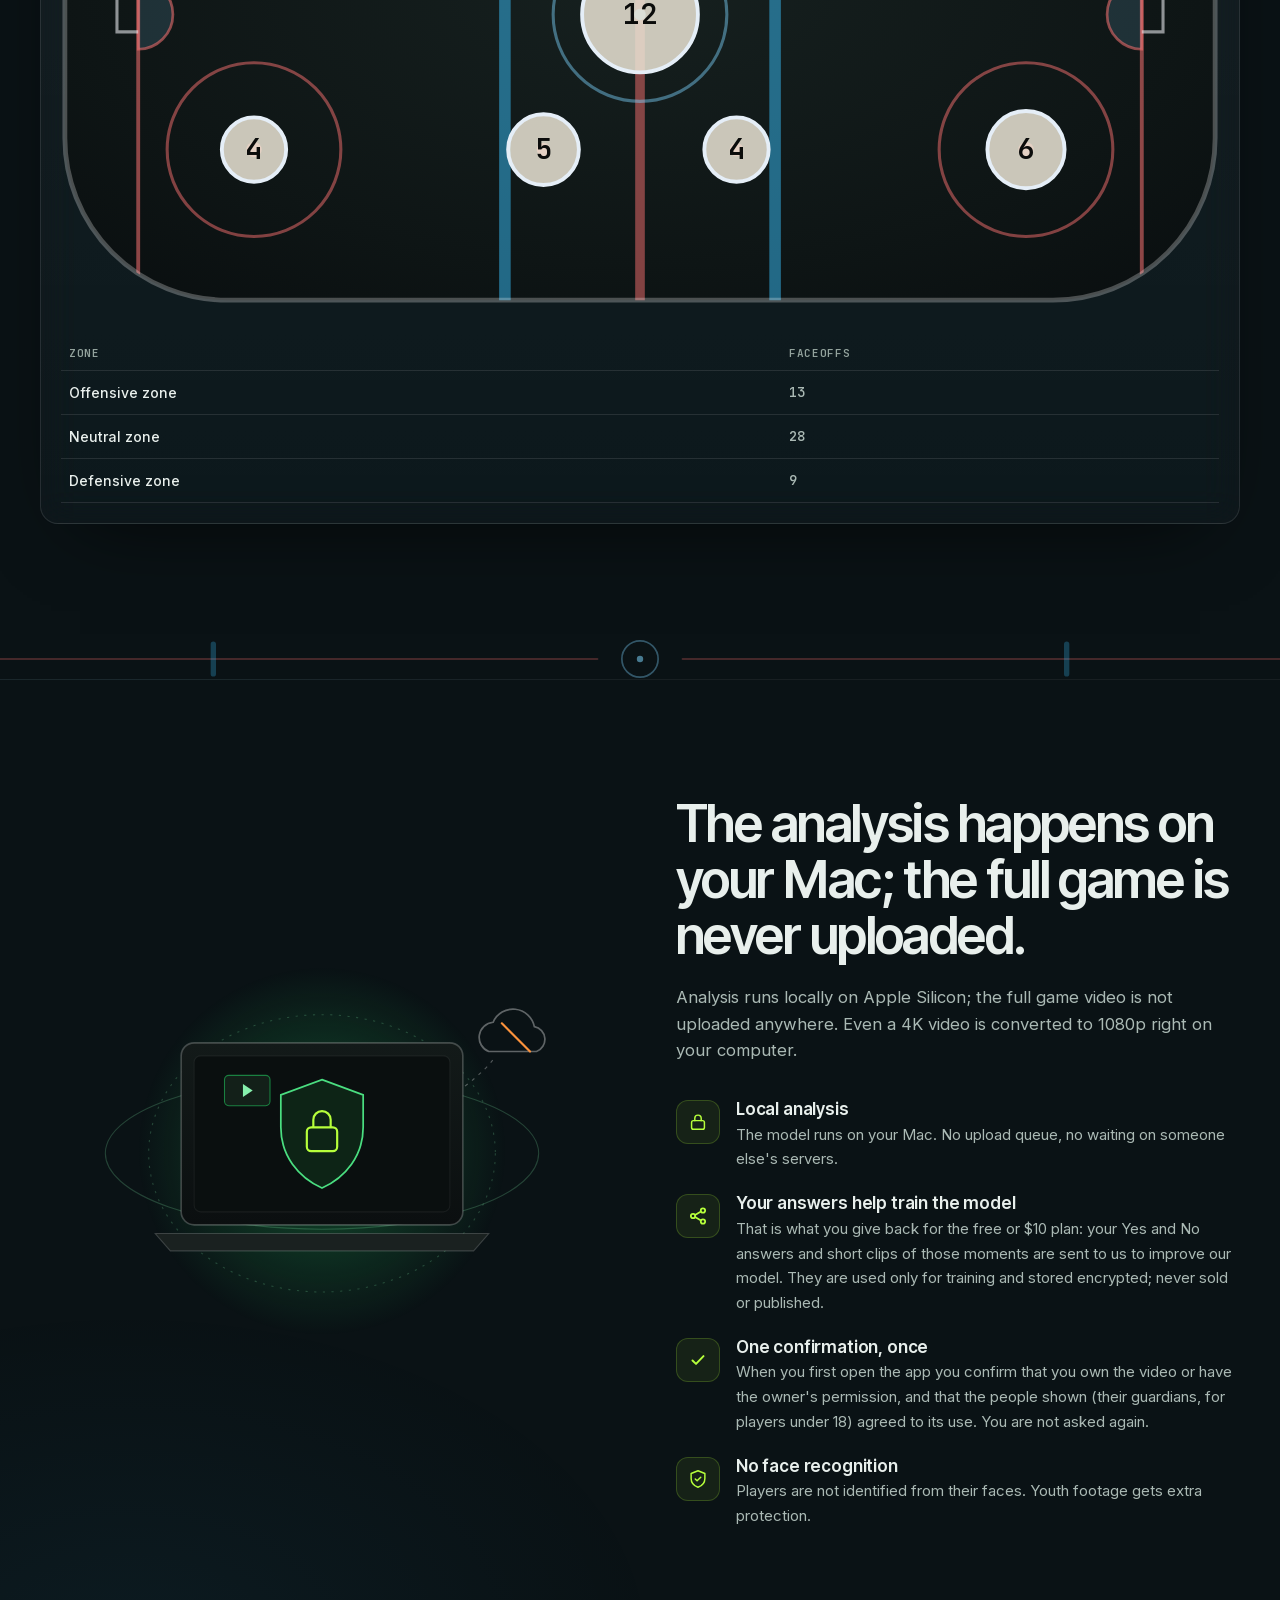
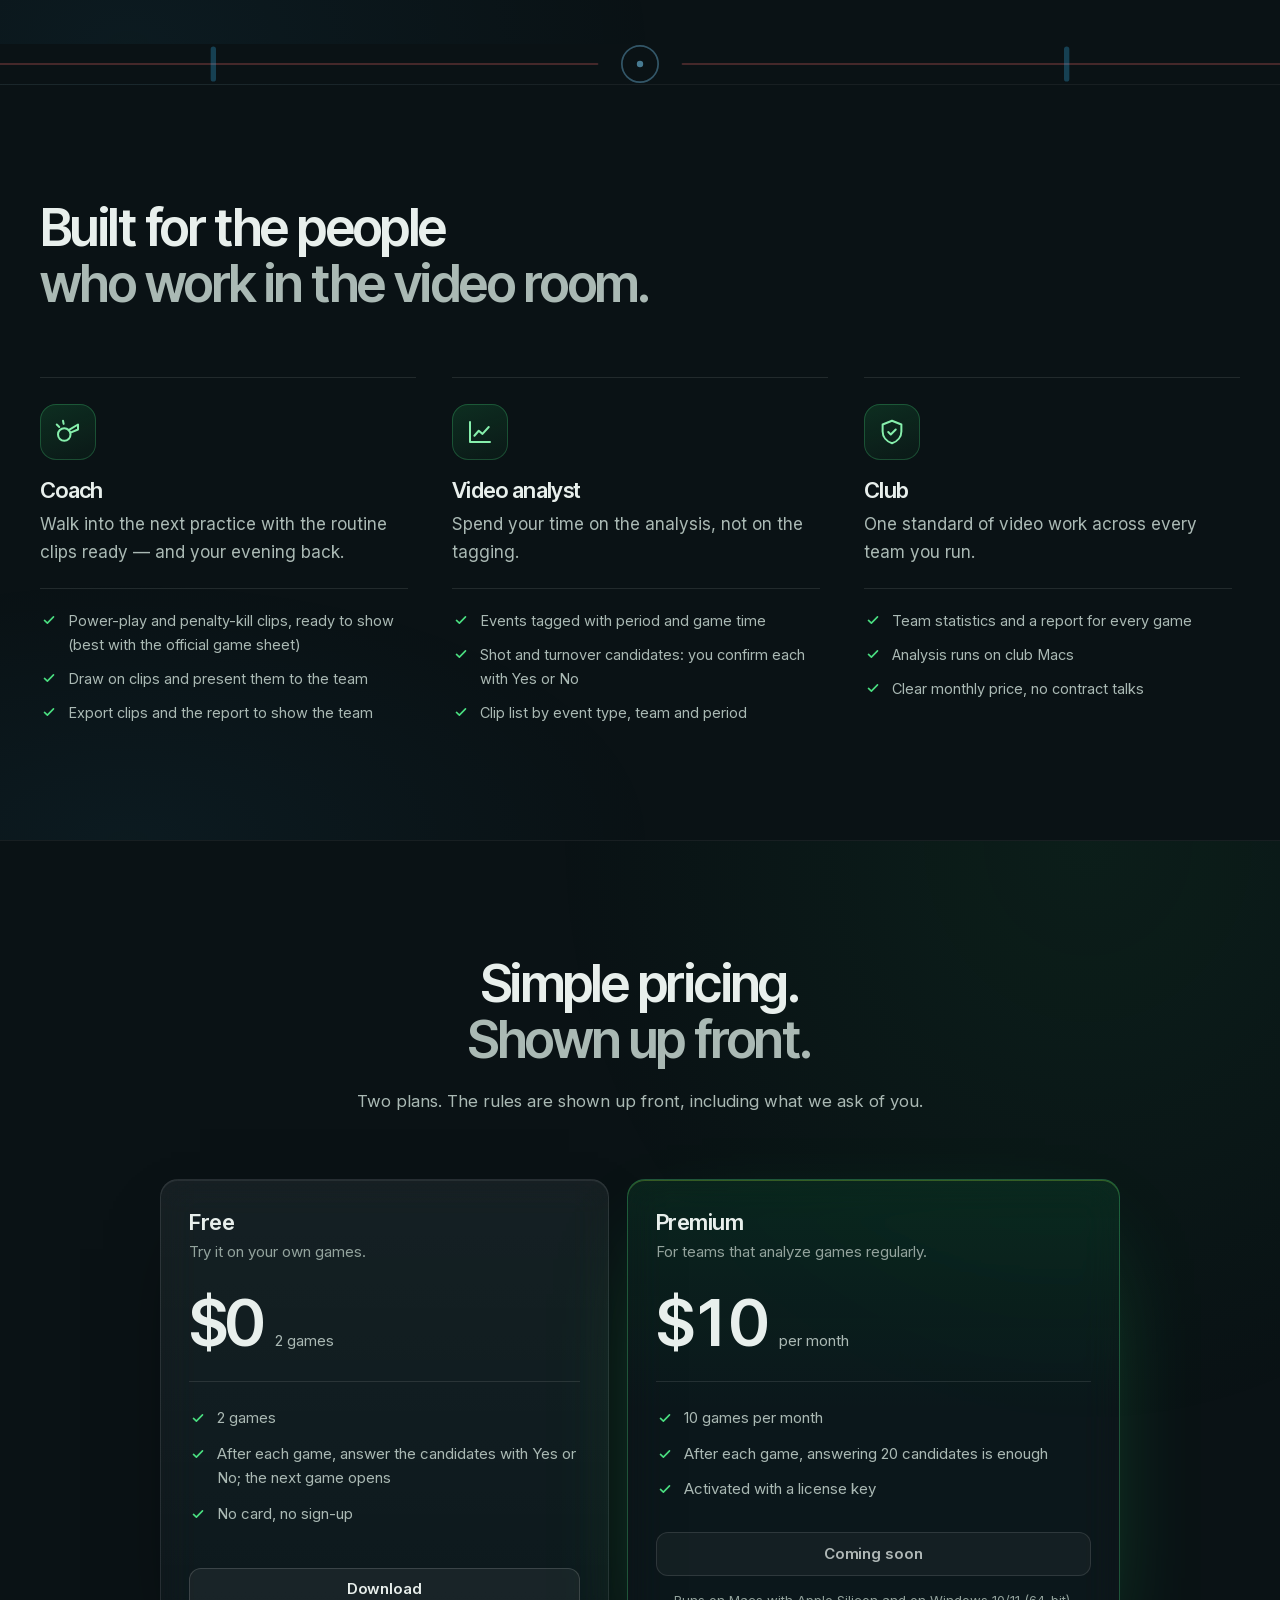
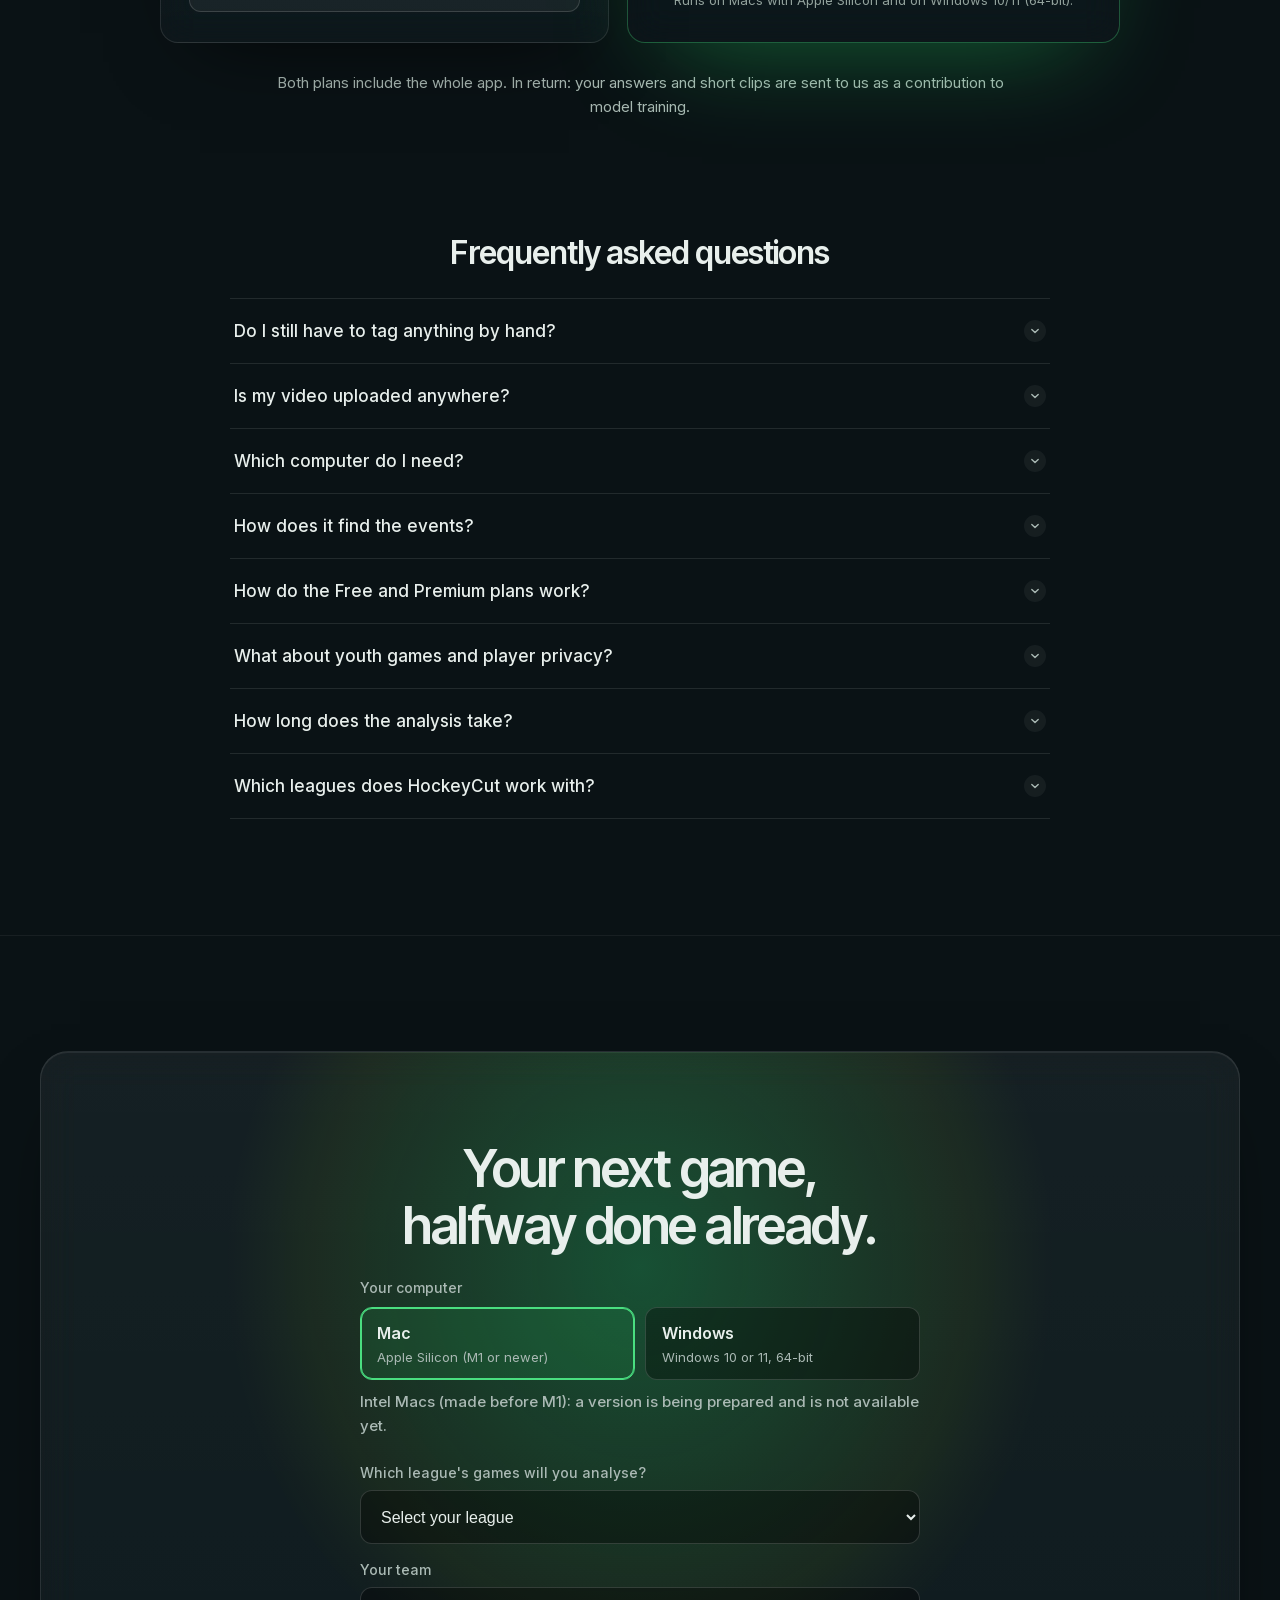
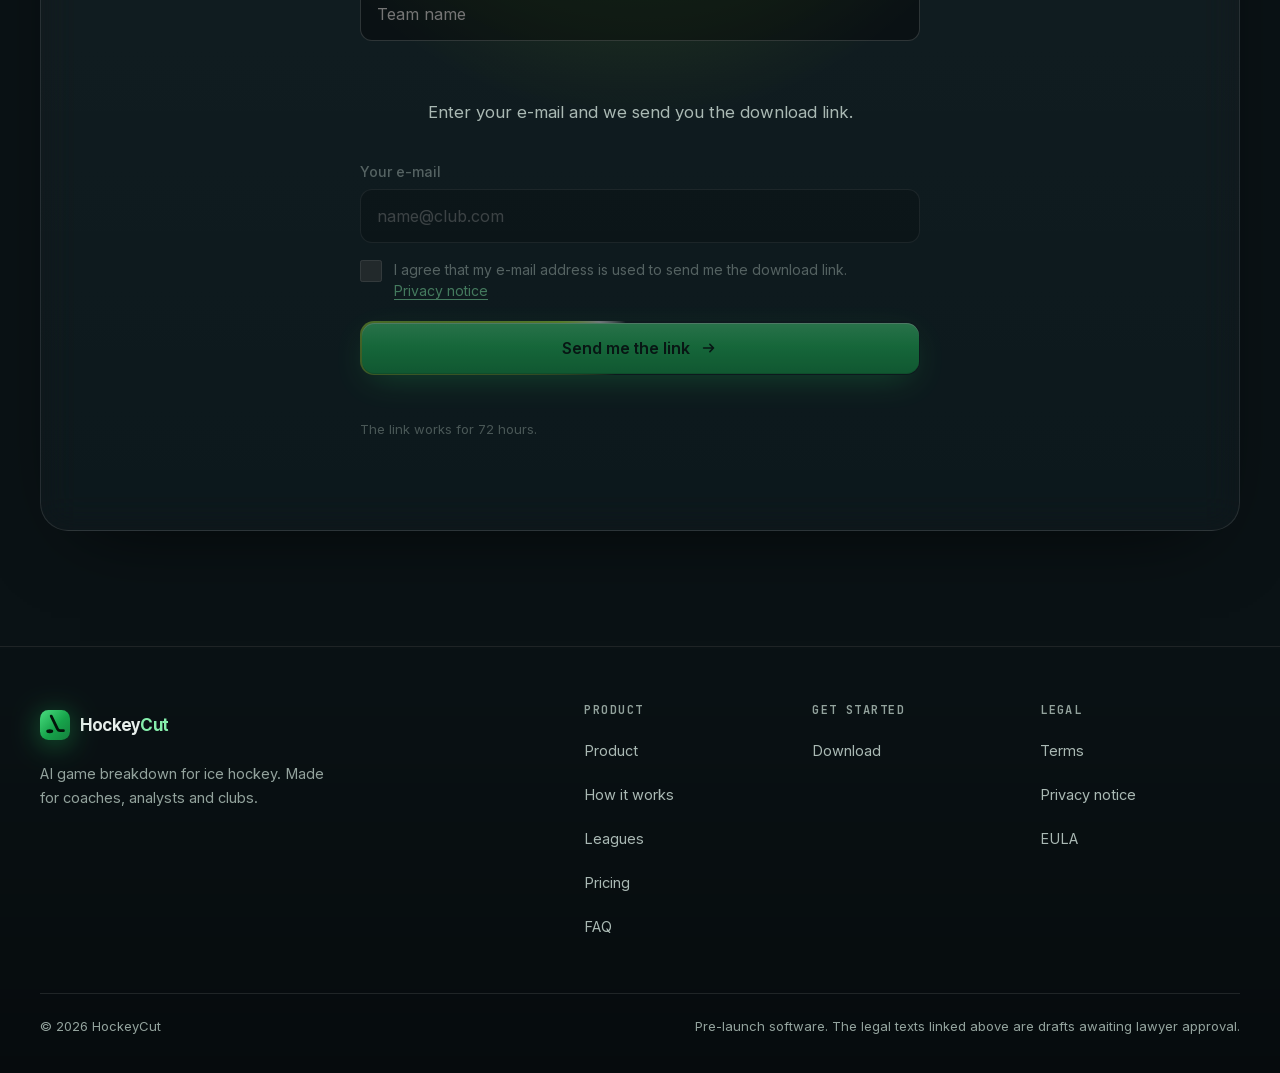
==== commit 7c6ef3c5: "İndirme kartı: Intel Mac için dürüst "hazırlanıyor" notu (16 dil) Mac seçilince "Intel işlemcili (M1" ====
--- a/index.html
+++ b/index.html
@@ -558,6 +558,8 @@
         </div>
         <p class="dl-msg note dl-plat-not" id="dlPlatYok" data-i18n="dl.plat.winYok">The Windows version is not available yet. For now the download is for Mac only.</p>
         <p class="dl-msg note dl-plat-not" id="dlPlatUyari" data-i18n="dl.plat.winUyari">Windows may show a warning when you open the installer: click “More info”, then “Run anyway”.</p>
+        <!-- Intel (M1 öncesi) Mac: sürüm hazırlanırken dürüst not. surum.json'a "mac_intel": {"son","adres"} eklenince js/indir.js html'e .intel-hazir sınıfı koyar ve bu not kalkar (macS etiketini o zaman elle güncelle). -->
+        <p class="dl-msg note dl-plat-not" id="dlPlatIntel" data-i18n="dl.plat.macIntel">Intel Macs (made before M1): a version is being prepared and is not available yet.</p>
       </div>
       <!-- KT-532: lig kapısı. Seçenekler #lgRows satırlarından js/lig.js ile üretilir (ikinci liste YOK). Seçim: listedeki lig → akış sürer; "listede yok" → form ve Premium/İndir kilitli. Kapalı kipte de görünür. -->
       <div class="dl-lig" id="dlLigBox">
--- a/css/site.css
+++ b/css/site.css
@@ -722,5 +722,7 @@
 .dl-plat .dl-msg{margin-top:2px}
 .dl-plat-not{display:none}
 .plat-yok #dlPlatYok,.plat-win #dlPlatUyari{display:block}
+.plat-mac #dlPlatIntel{display:block}
+.intel-hazir #dlPlatIntel{display:none}
 .plat-yok #dlLigBox,.plat-yok #dlSub,.plat-yok #dlForm{display:none}
 @media (max-width:400px){.dl-plat-b{padding:10px 12px}.dl-plat-b small{font-size:12.5px}}
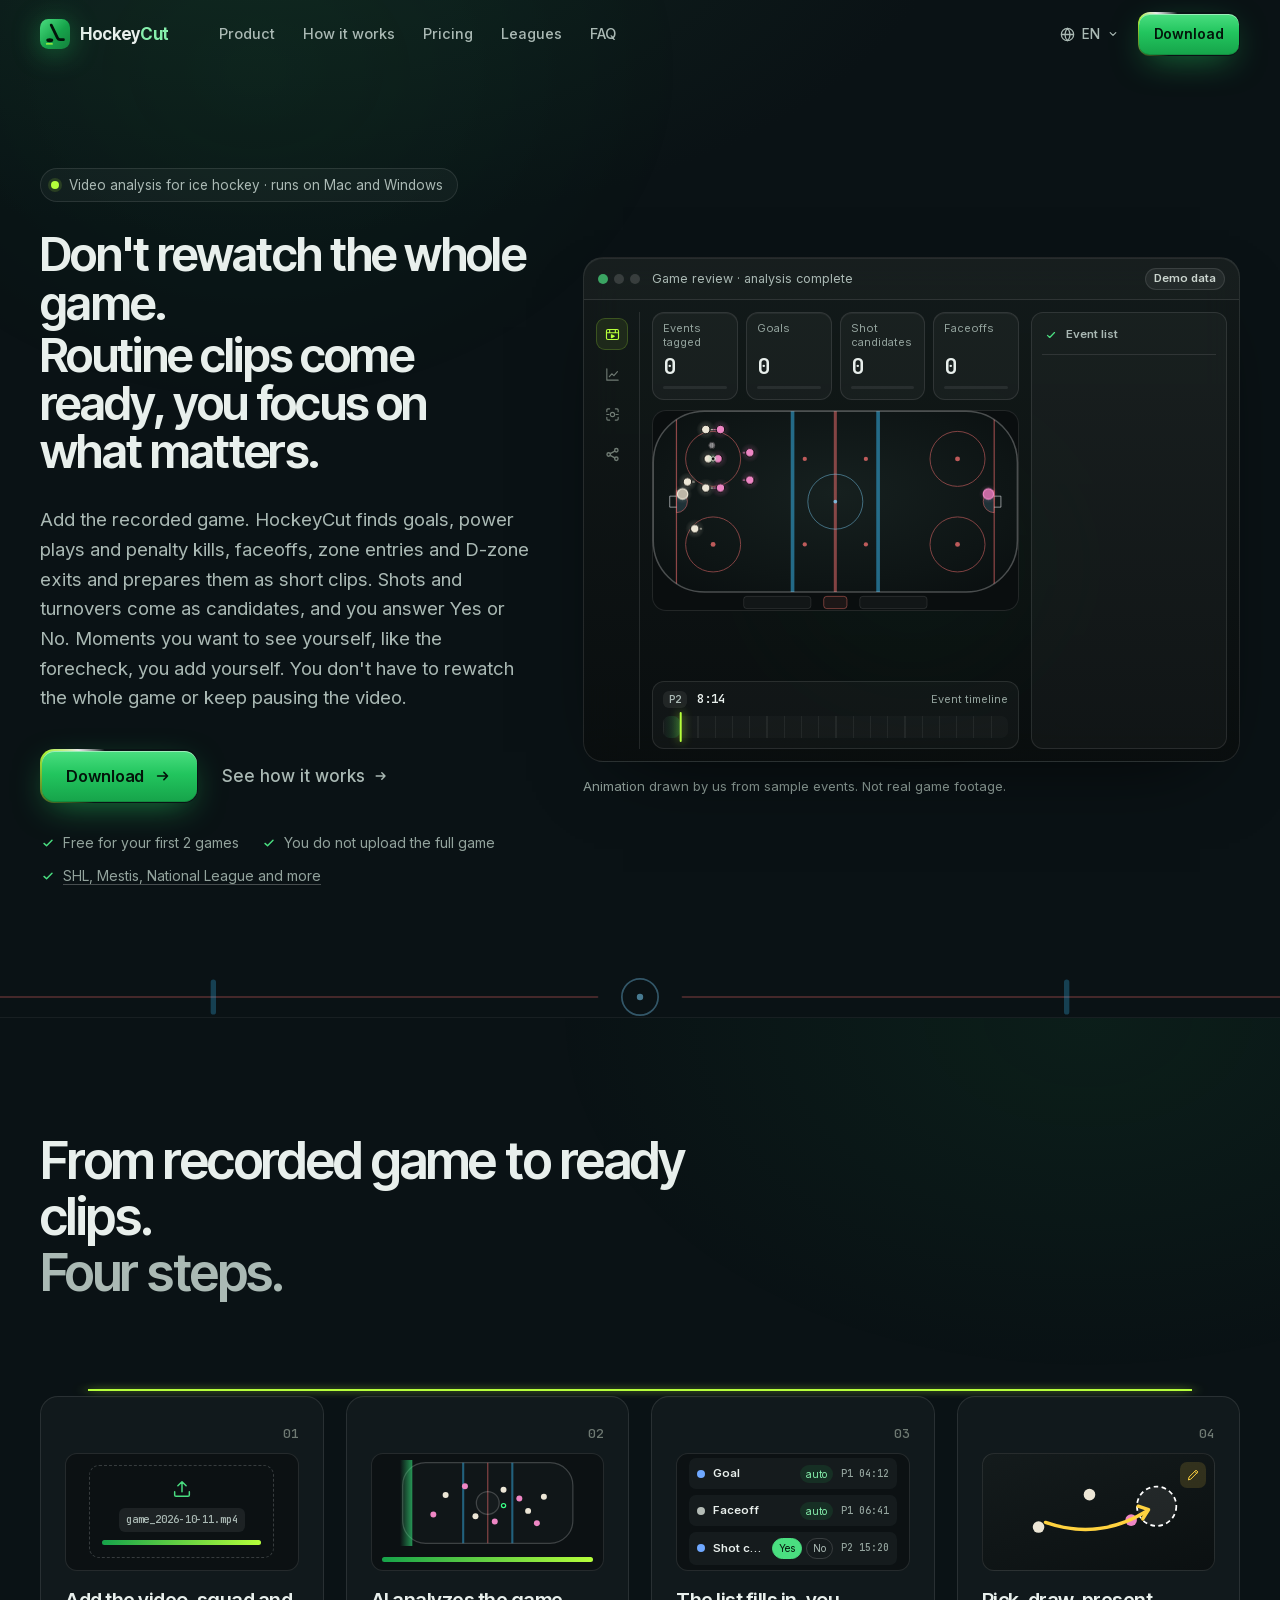
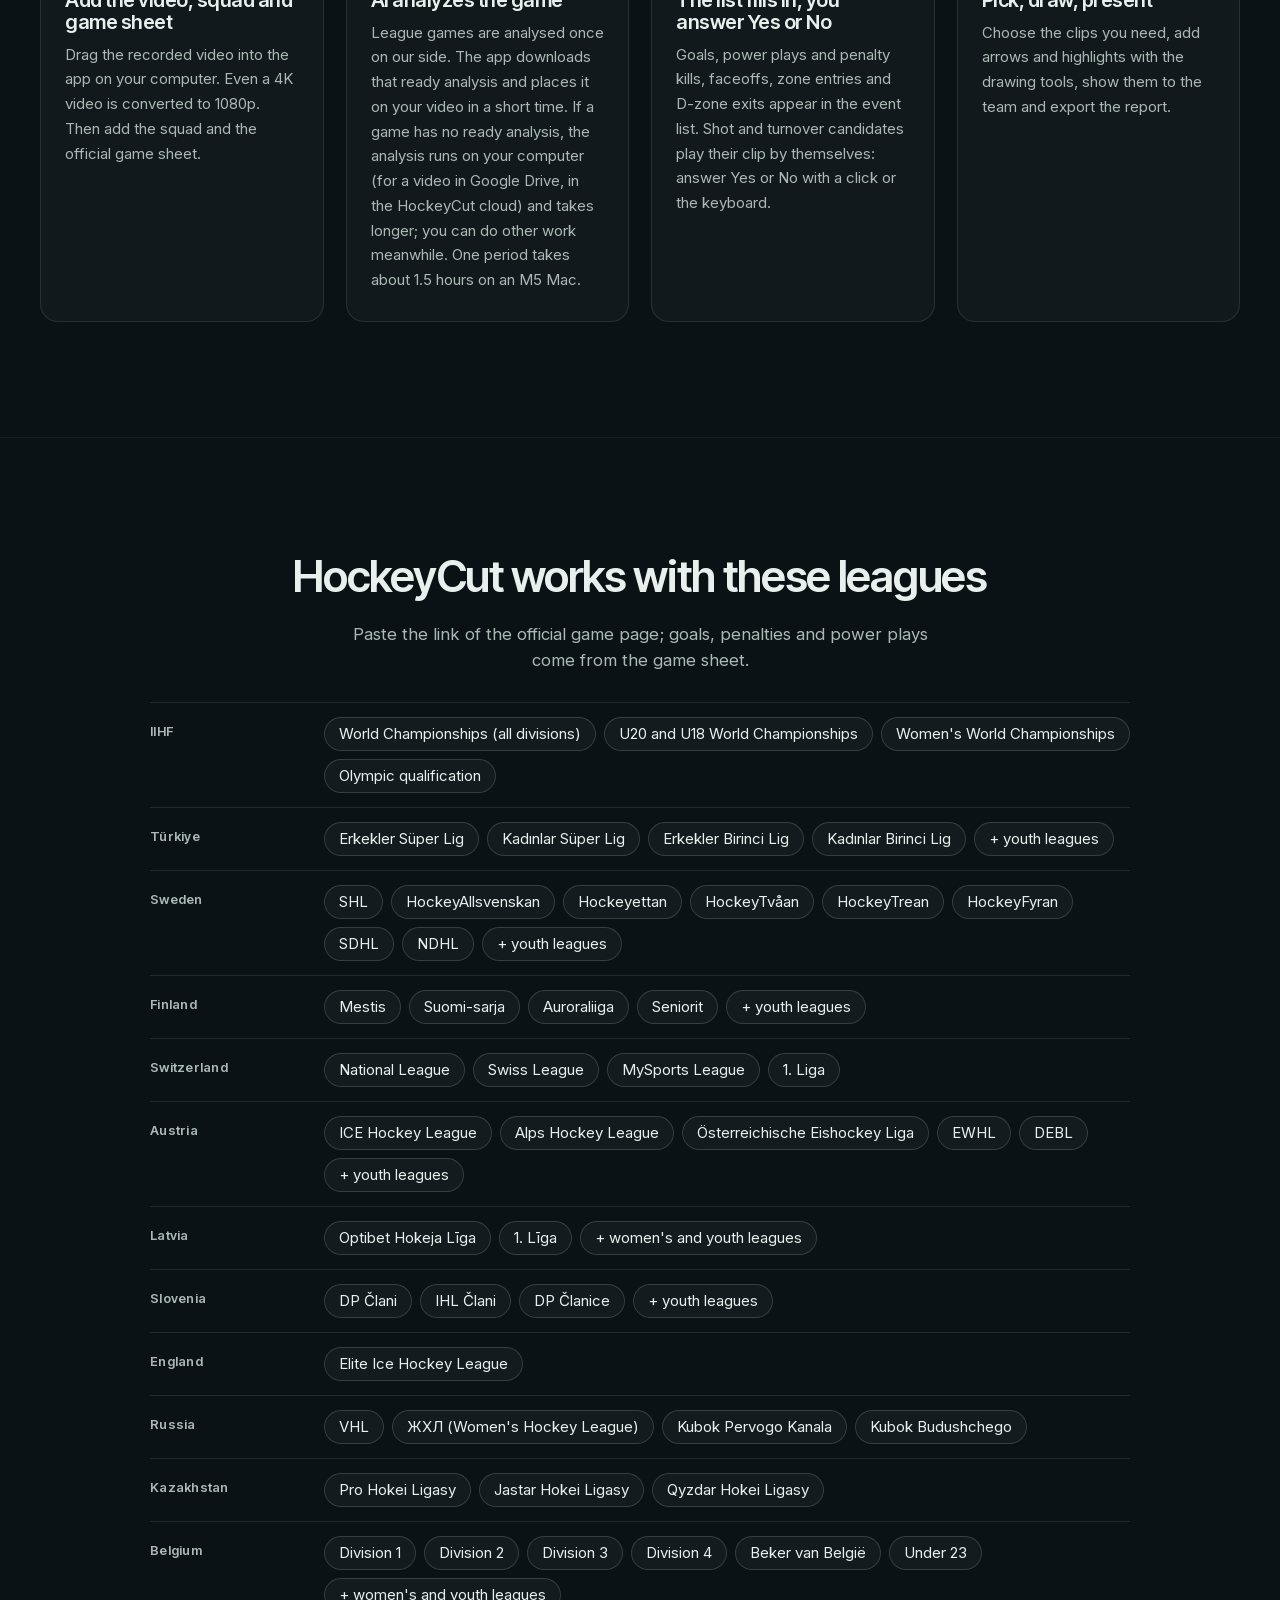
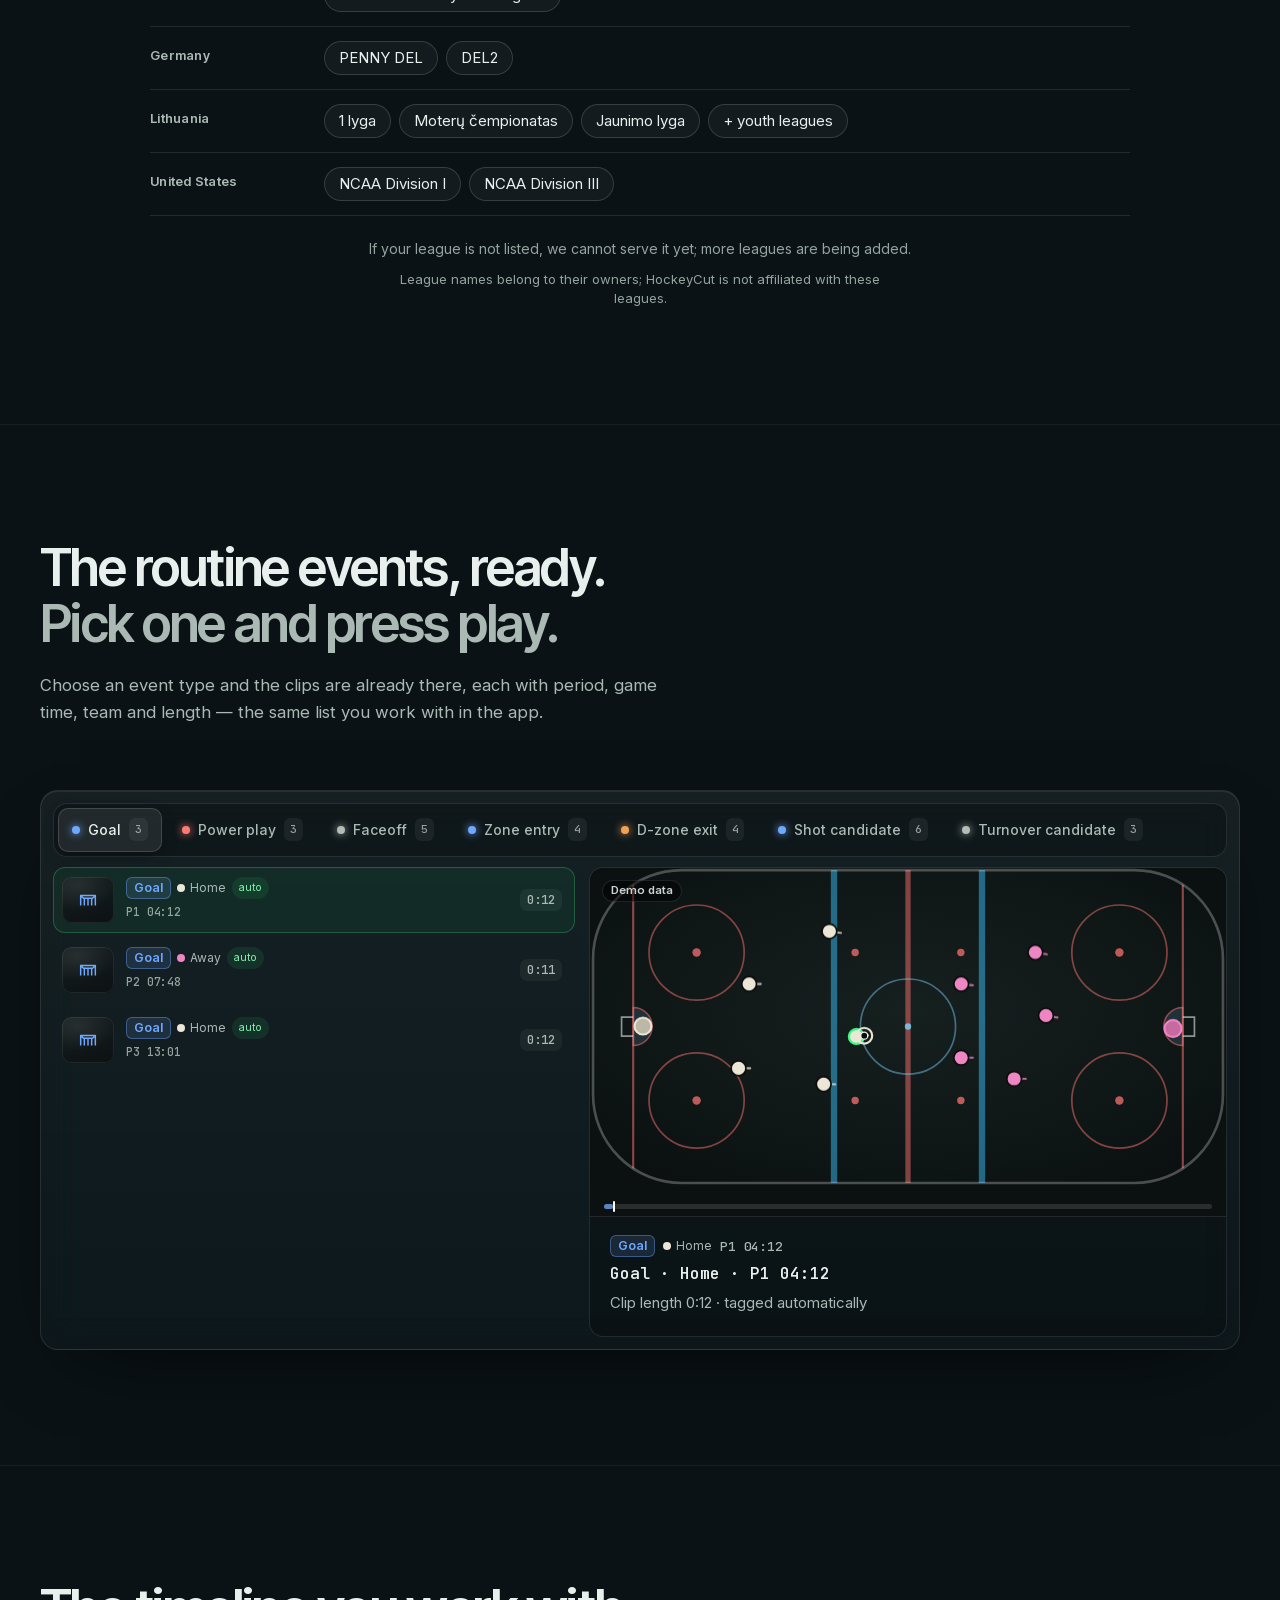
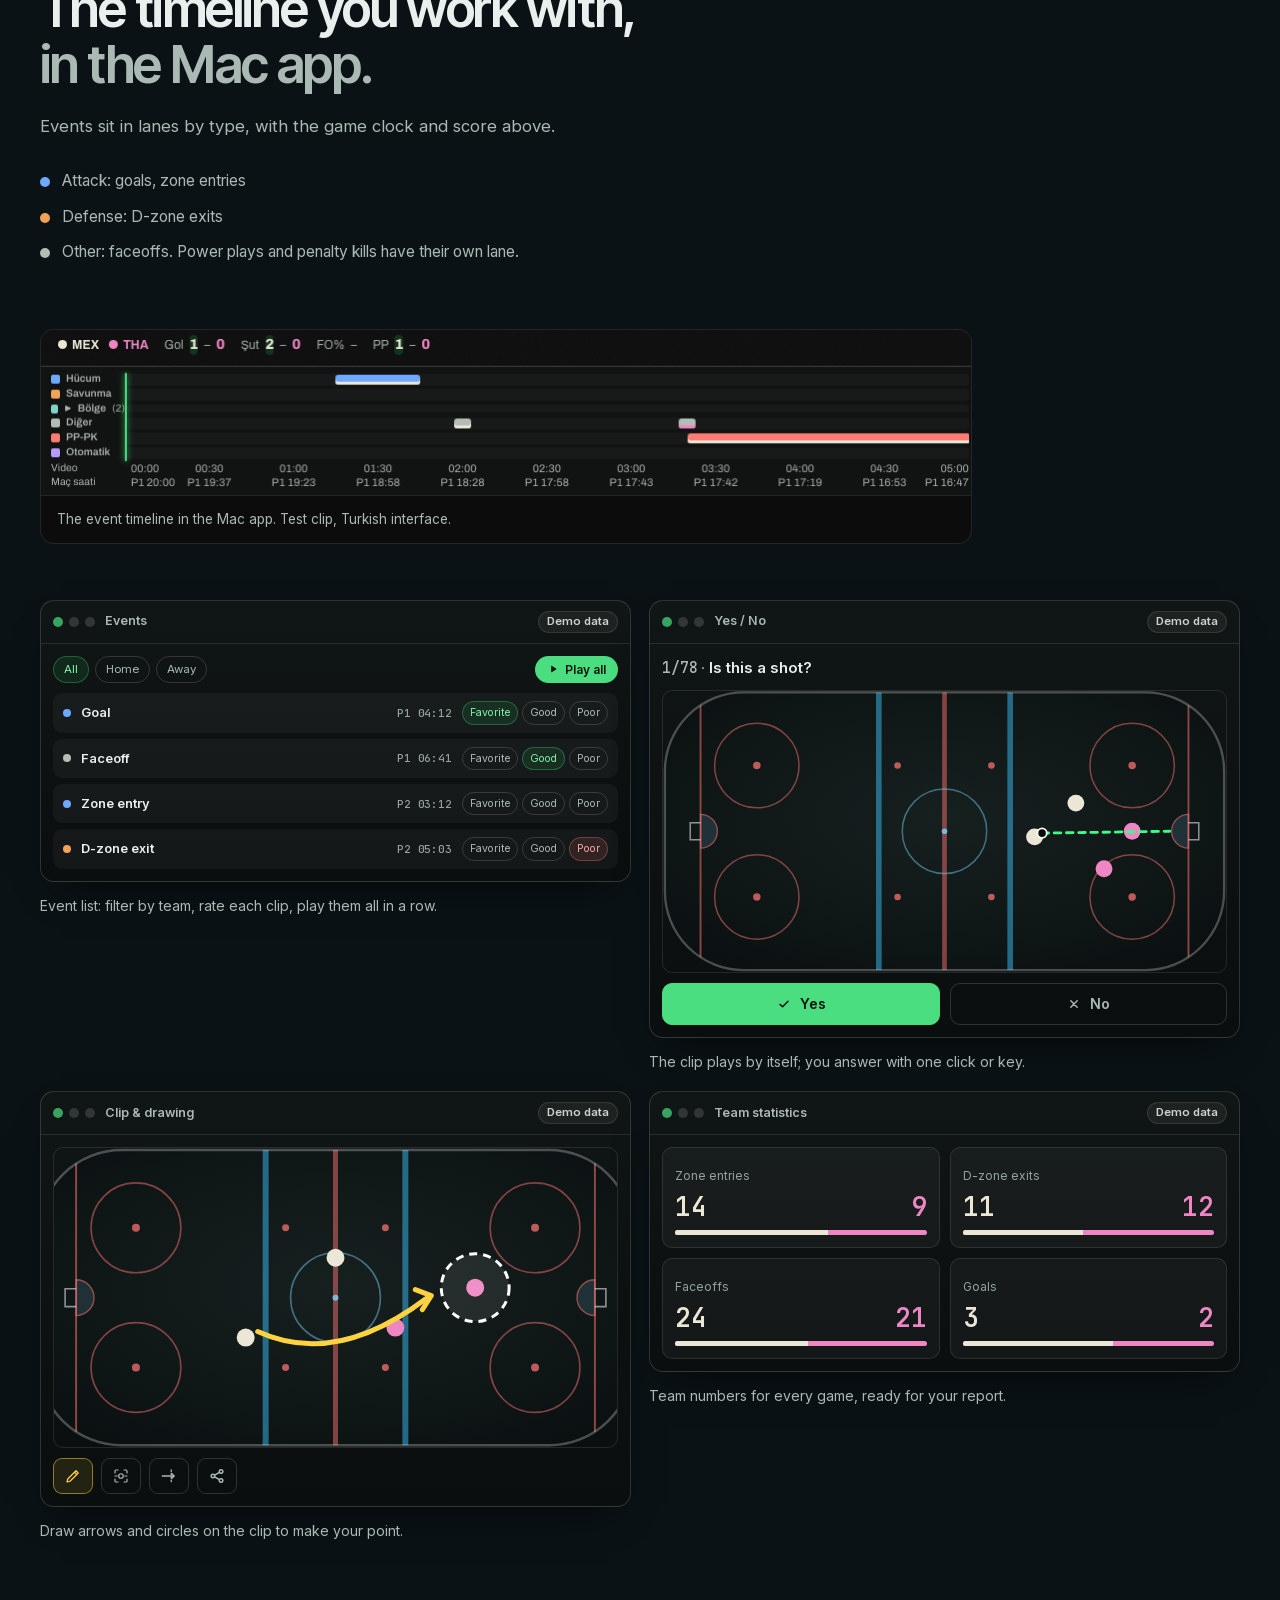
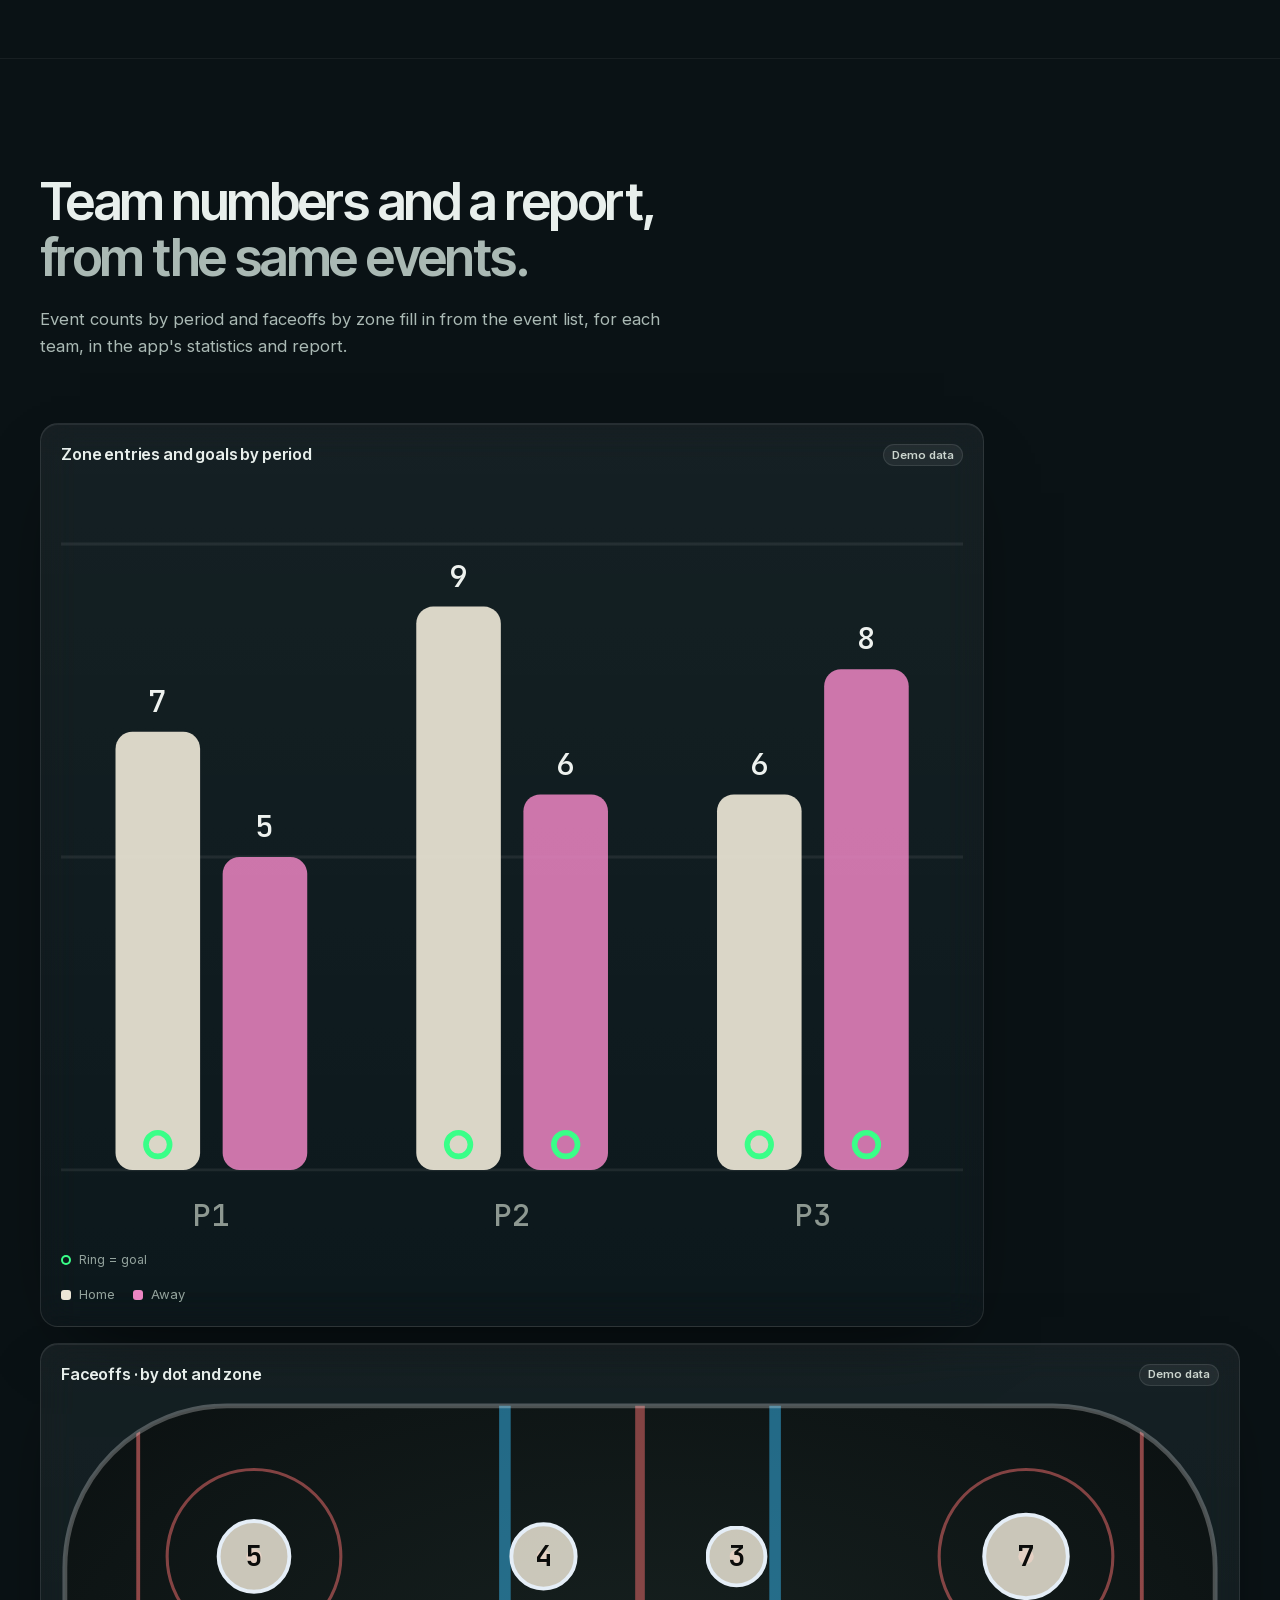
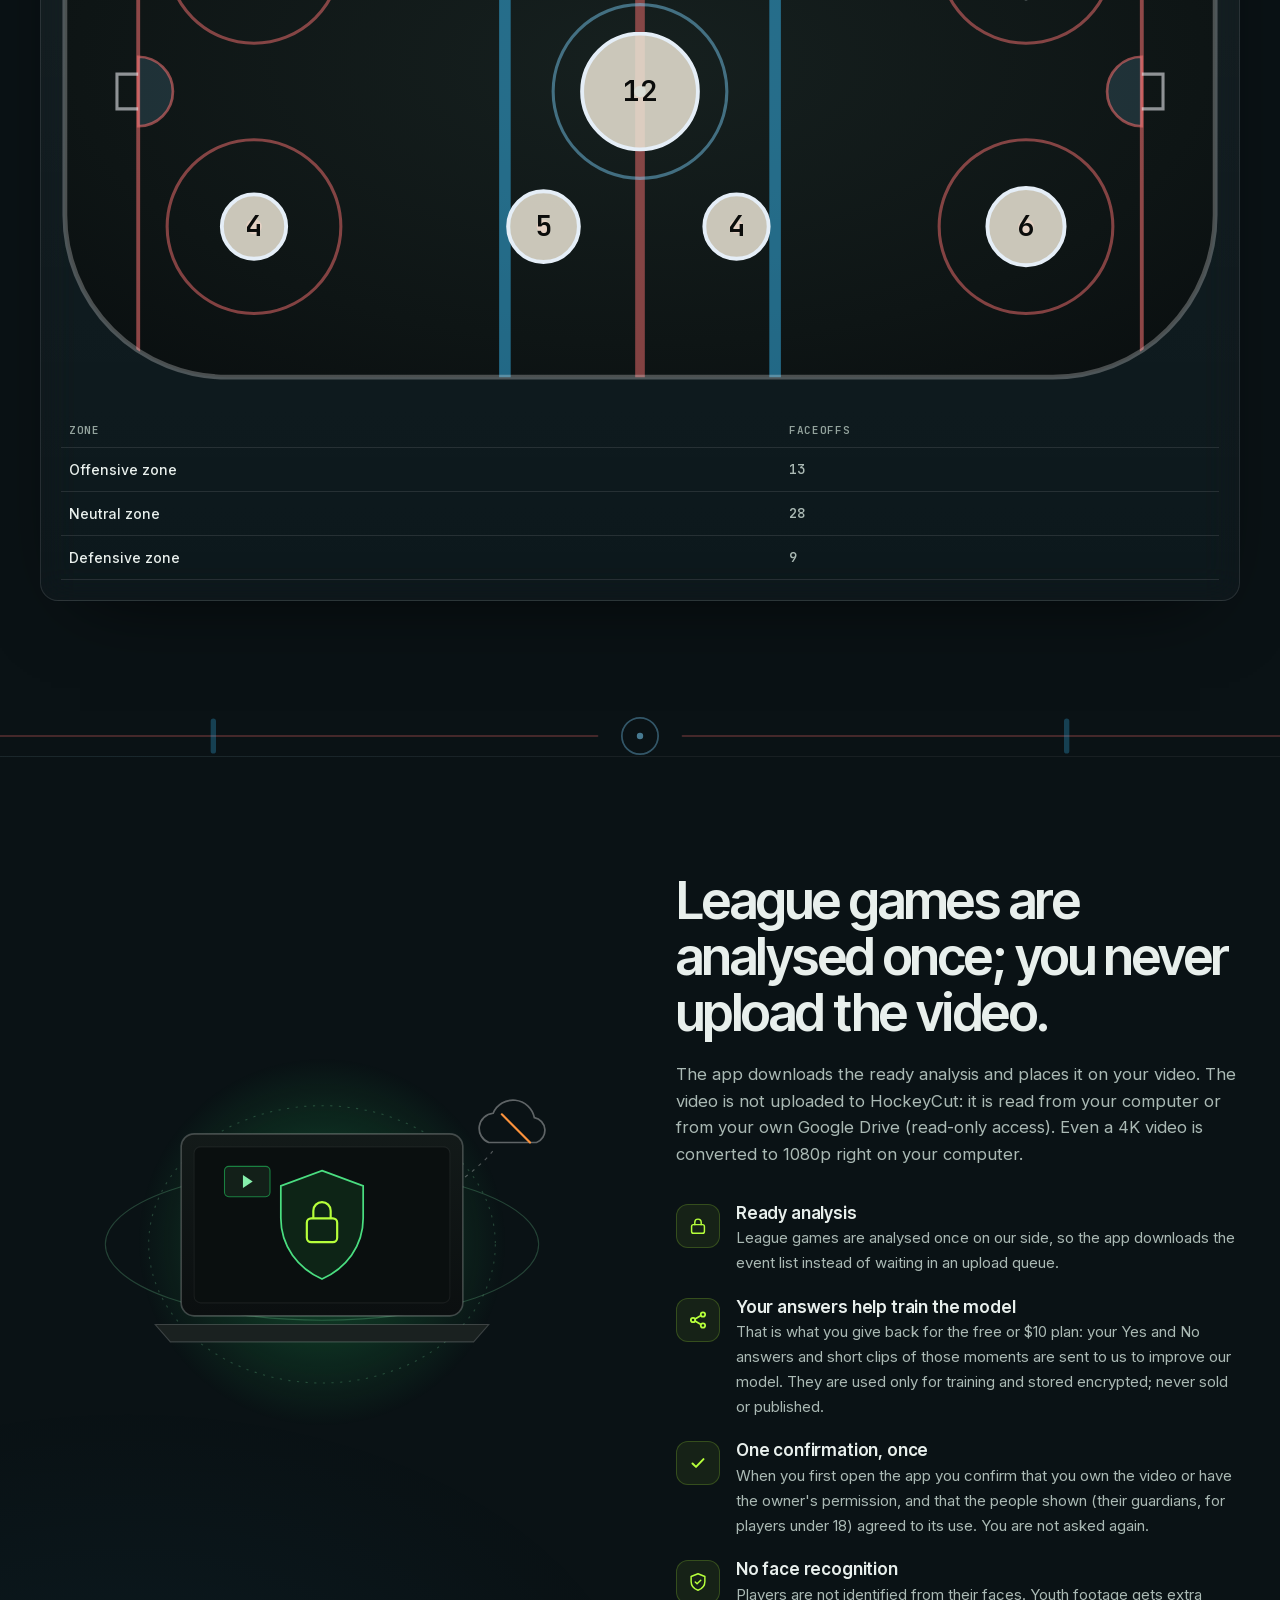
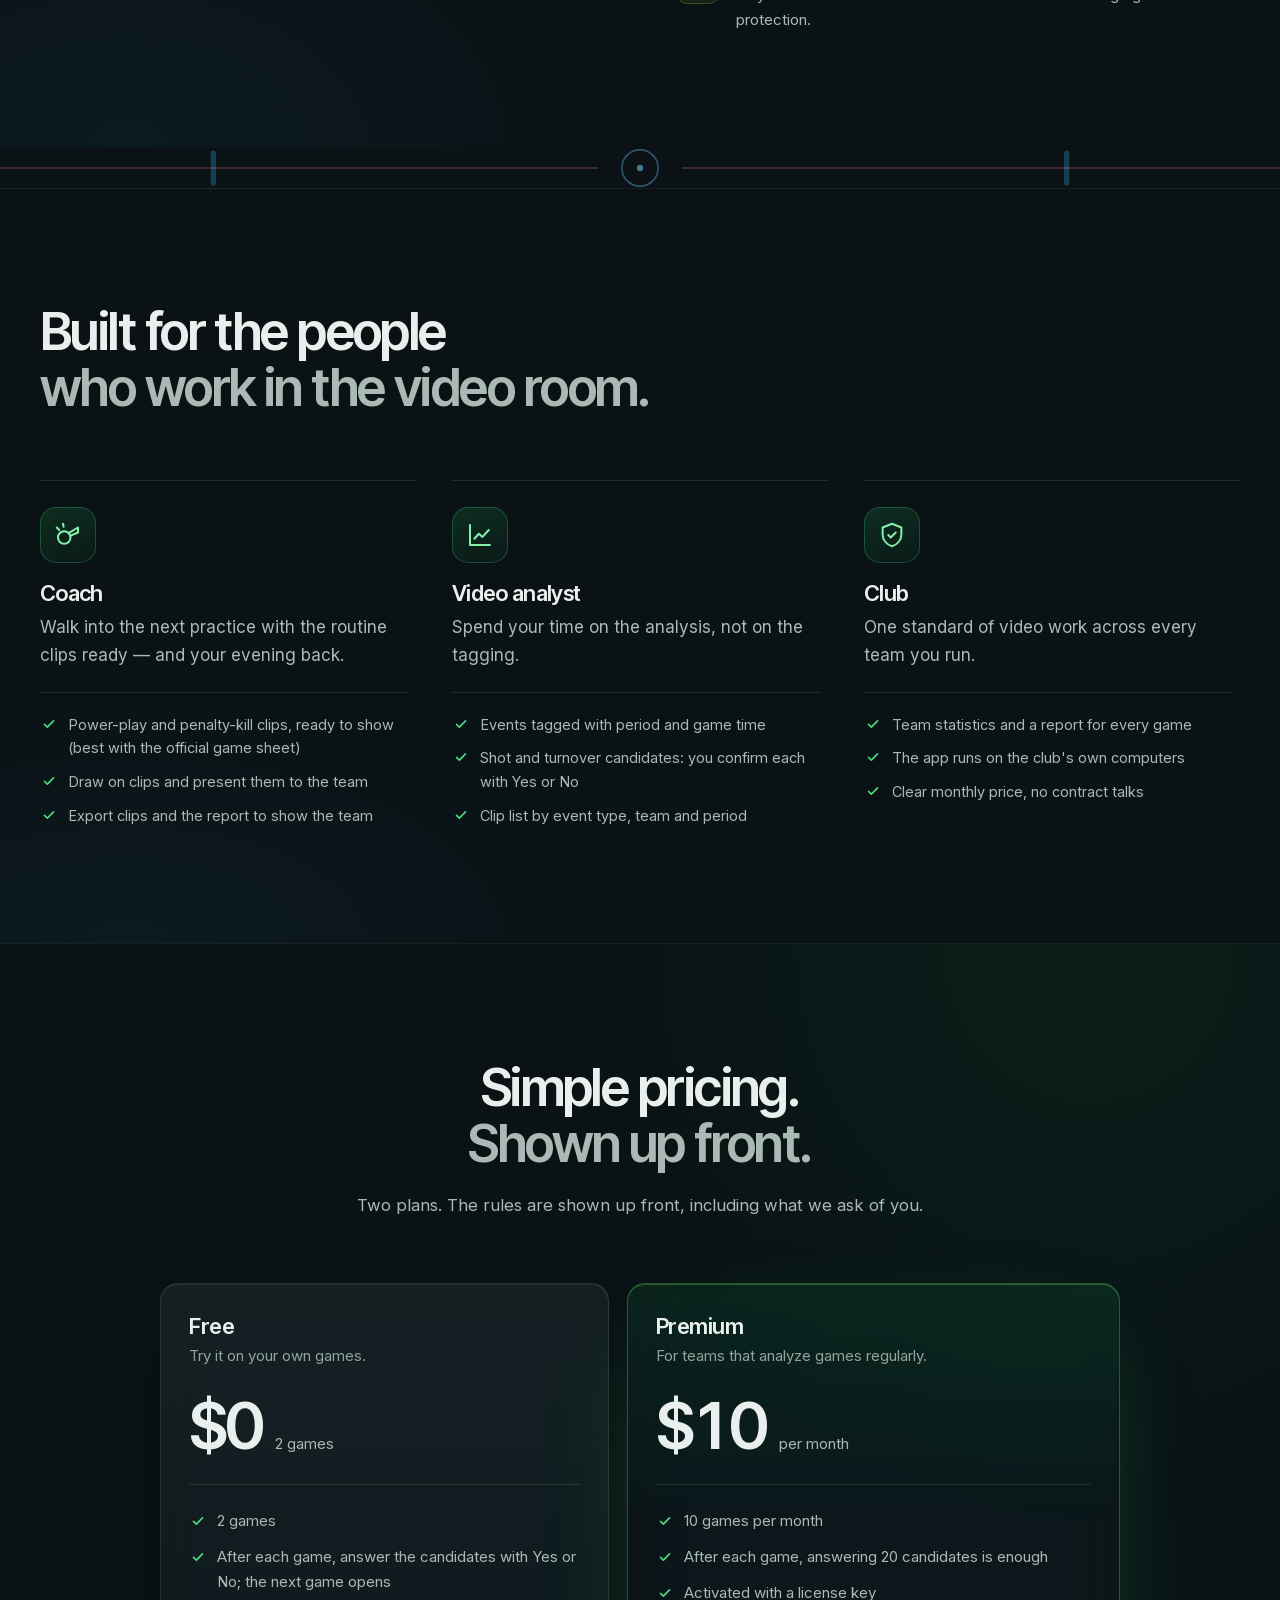
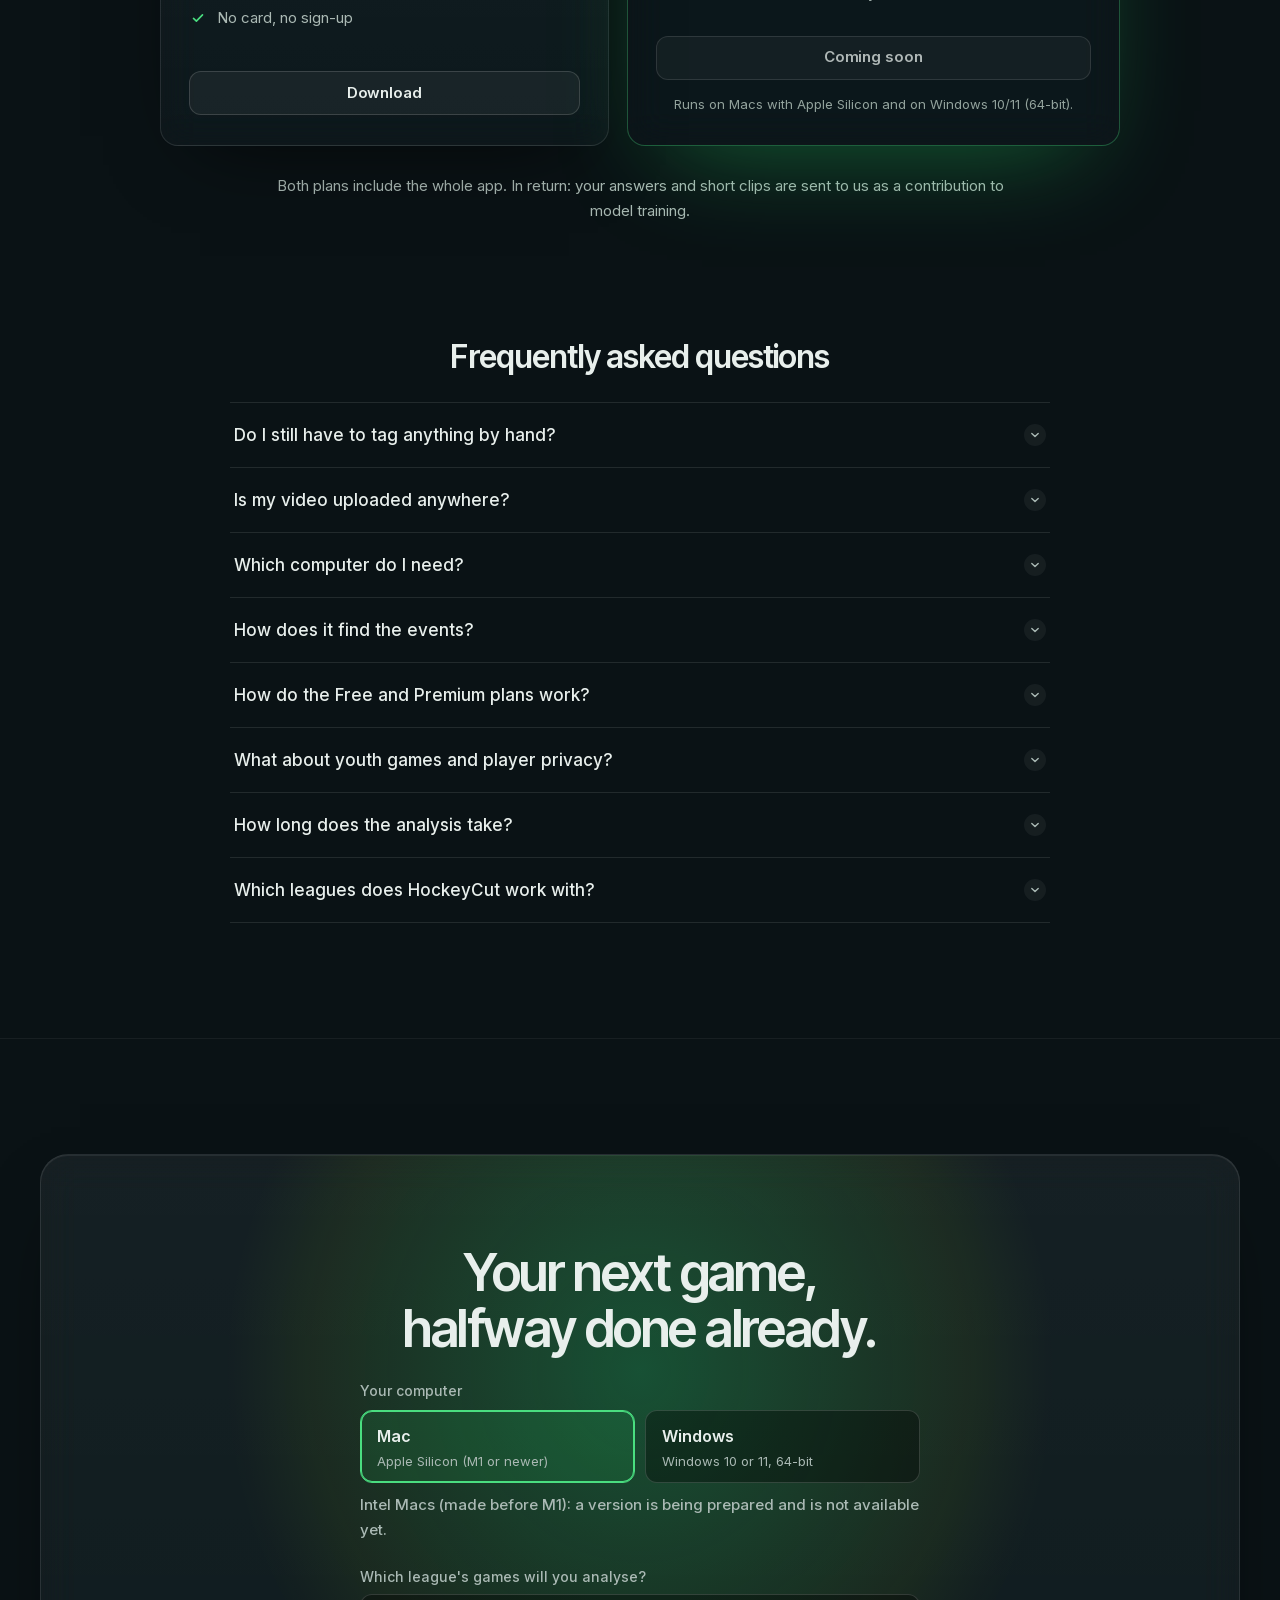
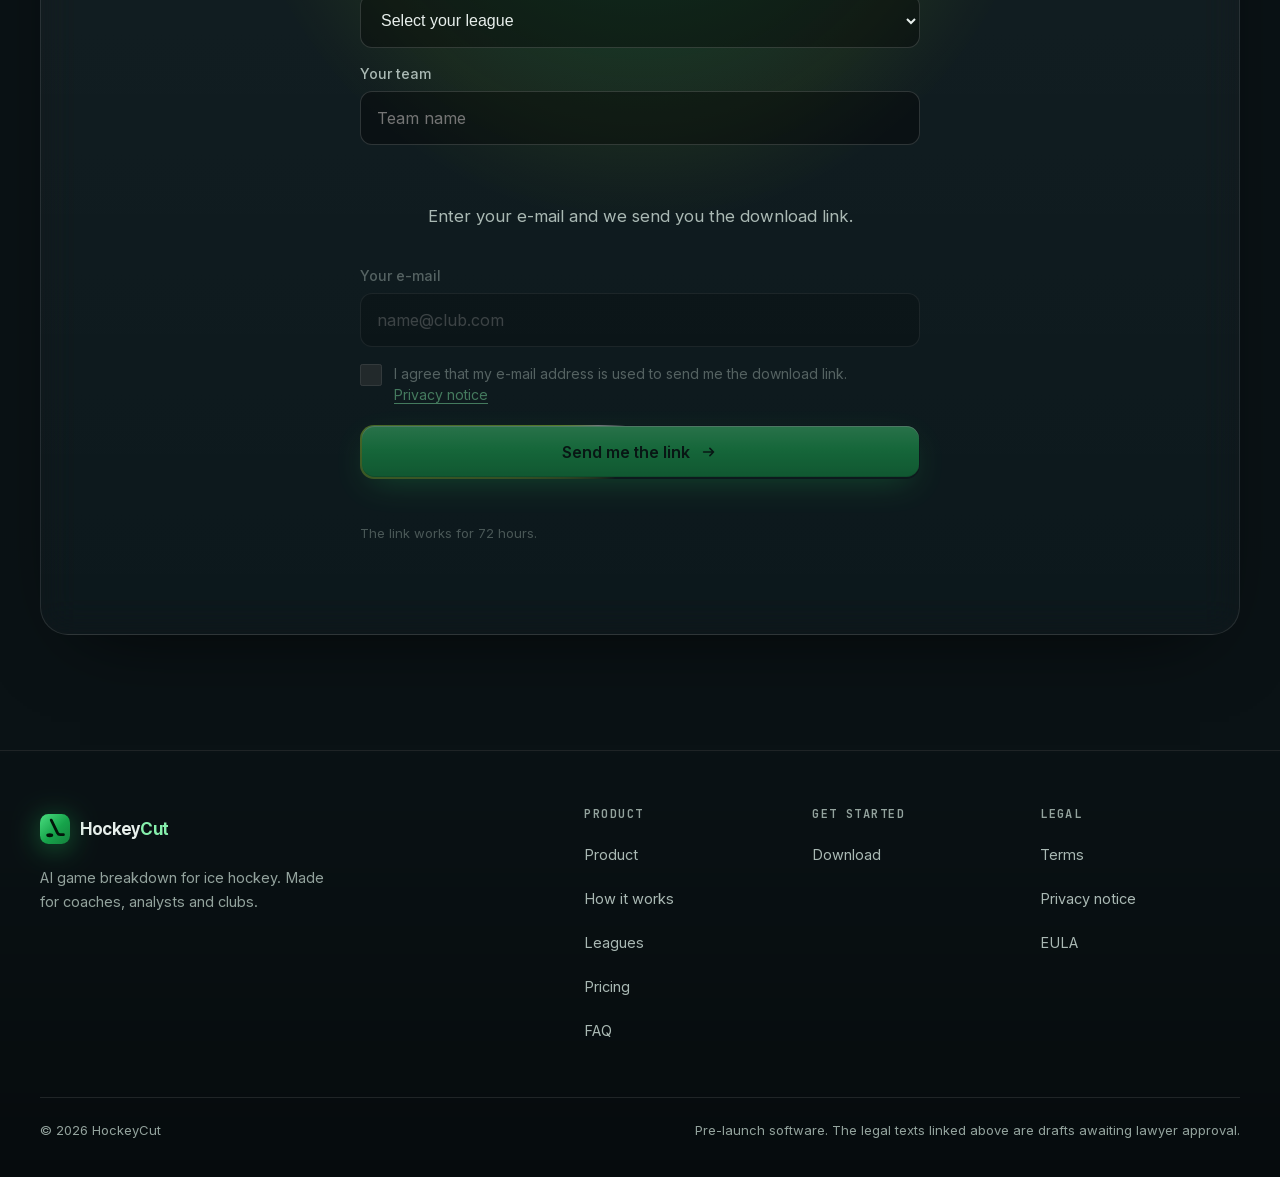
==== commit 6ed96f4f: "Pazarlama ve SSS: analiz nerede yapılır / video yüklenir mi metinleri işleyişe göre düzeltildi (16 d" ====
--- a/index.html
+++ b/index.html
@@ -220,13 +220,13 @@
           <span class="step-n mono">01</span>
           <div class="sv sv-up" aria-hidden="true"><div class="up-zone"><svg><use href="#i-upload"/></svg><span class="up-file mono">game_2026-10-11.mp4</span><span class="up-bar"><i></i></span></div></div>
           <h3 data-i18n="how.s1t">Add the video, squad and game sheet</h3>
-          <p data-i18n="how.s1p">Drag the recorded video into the app on your Mac. Even a 4K video is converted to 1080p. Then add the squad and the official game sheet.</p>
+          <p data-i18n="how.s1p">Drag the recorded video into the app on your computer. Even a 4K video is converted to 1080p. Then add the squad and the official game sheet.</p>
         </li>
         <li class="step glass rv">
           <span class="step-n mono">02</span>
           <div class="sv sv-an" aria-hidden="true"><svg viewBox="0 0 200 106"><defs><linearGradient id="scanG" x1="0" x2="1"><stop offset="0" stop-color="#39FF88" stop-opacity="0"/><stop offset="1" stop-color="#39FF88" stop-opacity=".55"/></linearGradient></defs><rect class="rk" x="3" y="3" width="194" height="92" rx="26"/><path class="rl" d="M100 3v92"/><path class="bl" d="M72 3v92M128 3v92"/><circle class="rk" cx="100" cy="49" r="13"/><g class="dots"><circle class="d h" cx="52" cy="40" r="3.4"/><circle class="d h" cx="86" cy="64" r="3.4"/><circle class="d h" cx="118" cy="34" r="3.4"/><circle class="d h" cx="146" cy="58" r="3.4"/><circle class="d h" cx="164" cy="42" r="3.4"/><circle class="d a" cx="38" cy="62" r="3.4"/><circle class="d a" cx="74" cy="30" r="3.4"/><circle class="d a" cx="108" cy="70" r="3.4"/><circle class="d a" cx="136" cy="44" r="3.4"/><circle class="d a" cx="156" cy="72" r="3.4"/></g><circle class="pk" cx="118" cy="52" r="2.4"/><rect class="scan" x="0" y="0" width="14" height="98"/></svg><span class="an-bar"><i></i></span></div>
           <h3 data-i18n="how.s2t">AI analyzes the game</h3>
-          <p data-i18n="how.s2p">The analysis runs on your Mac by itself, so you can do other work meanwhile. One period takes about 1.5 hours on an M5 Mac.</p>
+          <p data-i18n="how.s2p">League games are analysed once on our side. The app downloads that ready analysis and places it on your video in a short time. If a game has no ready analysis, the analysis runs on your computer (for a video in Google Drive, in the HockeyCut cloud) and takes longer; you can do other work meanwhile. One period takes about 1.5 hours on an M5 Mac.</p>
         </li>
         <li class="step glass rv">
           <span class="step-n mono">03</span>
@@ -436,10 +436,10 @@
       </svg>
     </div>
     <div class="pv-copy">
-      <h2 id="pv-title" ><span data-i18n="pv.title1">The analysis happens on your Mac;</span> <span data-i18n="pv.title2">the full game is never uploaded.</span></h2>
-      <p class="sub" data-i18n="pv.sub">Analysis runs locally on Apple Silicon; the full game video is not uploaded anywhere. Even a 4K video is converted to 1080p right on your computer.</p>
+      <h2 id="pv-title" ><span data-i18n="pv.title1">League games are analysed once;</span> <span data-i18n="pv.title2">you never upload the video.</span></h2>
+      <p class="sub" data-i18n="pv.sub">The app downloads the ready analysis and places it on your video. The video is not uploaded to HockeyCut: it is read from your computer or from your own Google Drive (read-only access). Even a 4K video is converted to 1080p right on your computer.</p>
       <ul class="pv-list">
-        <li><svg aria-hidden="true"><use href="#i-lock"/></svg><div><h3 data-i18n="pv.l1t">Local analysis</h3><p data-i18n="pv.l1p">The model runs on your Mac. No upload queue, no waiting on someone else's servers.</p></div></li>
+        <li><svg aria-hidden="true"><use href="#i-lock"/></svg><div><h3 data-i18n="pv.l1t">Ready analysis</h3><p data-i18n="pv.l1p">League games are analysed once on our side, so the app downloads the event list instead of waiting in an upload queue.</p></div></li>
         <li><svg aria-hidden="true"><use href="#i-share"/></svg><div><h3 data-i18n="pv.l2t">Your answers help train the model</h3><p data-i18n="pv.l2p">That is what you give back for the free or $10 plan: your Yes and No answers and short clips of those moments are sent to us to improve our model. They are used only for training and stored encrypted; never sold or published.</p></div></li>
         <li><svg aria-hidden="true"><use href="#i-check"/></svg><div><h3 data-i18n="pv.l4t">One confirmation, once</h3><p data-i18n="pv.l4p">When you first open the app you confirm that you own the video or have the owner's permission, and that the people shown (their guardians, for players under 18) agreed to its use. You are not asked again.</p></div></li>
         <li><svg aria-hidden="true"><use href="#i-club"/></svg><div><h3 data-i18n="pv.l3t">No face recognition</h3><p data-i18n="pv.l3p">Players are not identified from their faces. Youth footage gets extra protection.</p></div></li>
@@ -483,7 +483,7 @@
         <p data-i18n="roles.k.p">One standard of video work across every team you run.</p>
         <ul>
           <li><svg aria-hidden="true"><use href="#i-check"/></svg><span data-i18n="roles.k.1">Team statistics and a report for every game</span></li>
-          <li><svg aria-hidden="true"><use href="#i-check"/></svg><span data-i18n="roles.k.2">Analysis runs on club Macs</span></li>
+          <li><svg aria-hidden="true"><use href="#i-check"/></svg><span data-i18n="roles.k.2">The app runs on the club's own computers</span></li>
           <li><svg aria-hidden="true"><use href="#i-check"/></svg><span data-i18n="roles.k.3">Clear monthly price, no contract talks</span></li>
         </ul>
       </article>
@@ -531,12 +531,12 @@
       <h3 class="faq-title" data-i18n="faq.title">Frequently asked questions</h3>
       <div class="faq-list">
         <div class="qa"><h4><button type="button" aria-expanded="false" aria-controls="qa1" id="qa1b"><span data-i18n="faq.q1">Do I still have to tag anything by hand?</span><svg aria-hidden="true"><use href="#i-chev"/></svg></button></h4><div class="qa-a" id="qa1" role="region" aria-labelledby="qa1b"><div><p data-i18n="faq.a1">Goals and power plays / penalty kills come from the official game sheet and the scoreboard. Faceoffs, zone entries and D-zone exits are listed automatically. Shots and turnovers come as candidates: the clip plays by itself and you answer Yes or No with a click or the keyboard.</p></div></div></div>
-        <div class="qa"><h4><button type="button" aria-expanded="false" aria-controls="qa2" id="qa2b"><span data-i18n="faq.q2">Is my video uploaded anywhere?</span><svg aria-hidden="true"><use href="#i-chev"/></svg></button></h4><div class="qa-a" id="qa2" role="region" aria-labelledby="qa2b"><div><p data-i18n="faq.a2">The full game is not uploaded: the analysis runs on your Mac, and a 4K video is converted to 1080p there too. What is sent to us are your Yes and No answers and short clips of those moments, to improve our model. They are used only for training and stored encrypted; never sold or published.</p></div></div></div>
+        <div class="qa"><h4><button type="button" aria-expanded="false" aria-controls="qa2" id="qa2b"><span data-i18n="faq.q2">Is my video uploaded anywhere?</span><svg aria-hidden="true"><use href="#i-chev"/></svg></button></h4><div class="qa-a" id="qa2" role="region" aria-labelledby="qa2b"><div><p data-i18n="faq.a2">You do not upload the match video to us: it is read from your computer or from your own Google Drive (read-only access). League games are analysed once on our side, and the app downloads the ready analysis. If a game has no ready analysis, the analysis runs on your computer; for a video in Google Drive it runs in the HockeyCut cloud, which reads the video from your Drive with that read-only access. What is sent to us are your Yes and No answers and short clips of those moments, to improve our model. They are used only for training and stored encrypted; never sold or published.</p></div></div></div>
         <div class="qa"><h4><button type="button" aria-expanded="false" aria-controls="qa3" id="qa3b"><span data-i18n="faq.q3">Which computer do I need?</span><svg aria-hidden="true"><use href="#i-chev"/></svg></button></h4><div class="qa-a" id="qa3" role="region" aria-labelledby="qa3b"><div><p data-i18n="faq.a3">A Mac with Apple Silicon (M1 or newer). There is no Windows version yet — join the Windows waitlist below and we will tell you when it is ready.</p></div></div></div>
         <div class="qa"><h4><button type="button" aria-expanded="false" aria-controls="qa4" id="qa4b"><span data-i18n="faq.q4">How does it find the events?</span><svg aria-hidden="true"><use href="#i-chev"/></svg></button></h4><div class="qa-a" id="qa4" role="region" aria-labelledby="qa4b"><div><p data-i18n="faq.a4">Goals and power plays / penalty kills (penalty details included) come from the official game sheet and the scoreboard. Faceoffs with their zone, zone entries and D-zone exits are listed automatically. Shots and turnovers come as candidates that you confirm with Yes or No. Statistics are for the team. Supported leagues are listed under “Which leagues does HockeyCut work with?” below.</p></div></div></div>
         <div class="qa"><h4><button type="button" aria-expanded="false" aria-controls="qa5" id="qa5b"><span data-i18n="faq.q5">How do the Free and Premium plans work?</span><svg aria-hidden="true"><use href="#i-chev"/></svg></button></h4><div class="qa-a" id="qa5" role="region" aria-labelledby="qa5b"><div><p data-i18n="faq.a5">Free: 2 games. After each game you answer its Yes/No candidates and the next one opens. Premium: $10 per month, 10 games; answering 20 candidates after each game is enough. In return, your answers and short clips are sent to us for model training.</p></div></div></div>
         <div class="qa"><h4><button type="button" aria-expanded="false" aria-controls="qa6" id="qa6b"><span data-i18n="faq.q6">What about youth games and player privacy?</span><svg aria-hidden="true"><use href="#i-chev"/></svg></button></h4><div class="qa-a" id="qa6" role="region" aria-labelledby="qa6b"><div><p data-i18n="faq.a6">There is no face recognition. For youth games (under 18) and games without a confirmed age category, player names are not stored. Single frames go to an outside AI service (Anthropic, USA) only if you switch on the optional Cloud verification and confirm that guardian consent was obtained for that game.</p></div></div></div>
-        <div class="qa"><h4><button type="button" aria-expanded="false" aria-controls="qa7" id="qa7b"><span data-i18n="faq.q7">How long does the analysis take?</span><svg aria-hidden="true"><use href="#i-chev"/></svg></button></h4><div class="qa-a" id="qa7" role="region" aria-labelledby="qa7b"><div><p data-i18n="faq.a7">One period takes about 1.5 hours on an M5 Mac. The analysis runs by itself, so you can work on something else meanwhile.</p></div></div></div>
+        <div class="qa"><h4><button type="button" aria-expanded="false" aria-controls="qa7" id="qa7b"><span data-i18n="faq.q7">How long does the analysis take?</span><svg aria-hidden="true"><use href="#i-chev"/></svg></button></h4><div class="qa-a" id="qa7" role="region" aria-labelledby="qa7b"><div><p data-i18n="faq.a7">A game with a ready analysis is ready in a short time. Without one, a period takes about 1.5 hours on an M5 Mac. The analysis runs by itself, so you can work on something else meanwhile.</p></div></div></div>
         <div class="qa"><h4><button type="button" aria-expanded="false" aria-controls="qa8" id="qa8b"><span data-i18n="faq.q8">Which leagues does HockeyCut work with?</span><svg aria-hidden="true"><use href="#i-chev"/></svg></button></h4><div class="qa-a" id="qa8" role="region" aria-labelledby="qa8b"><div><p><span data-i18n="faq.a8a">Supported:</span> <span data-lig-liste></span>. <span data-i18n="faq.a8b">Just paste the link.</span></p></div></div></div>
       </div>
     </div>
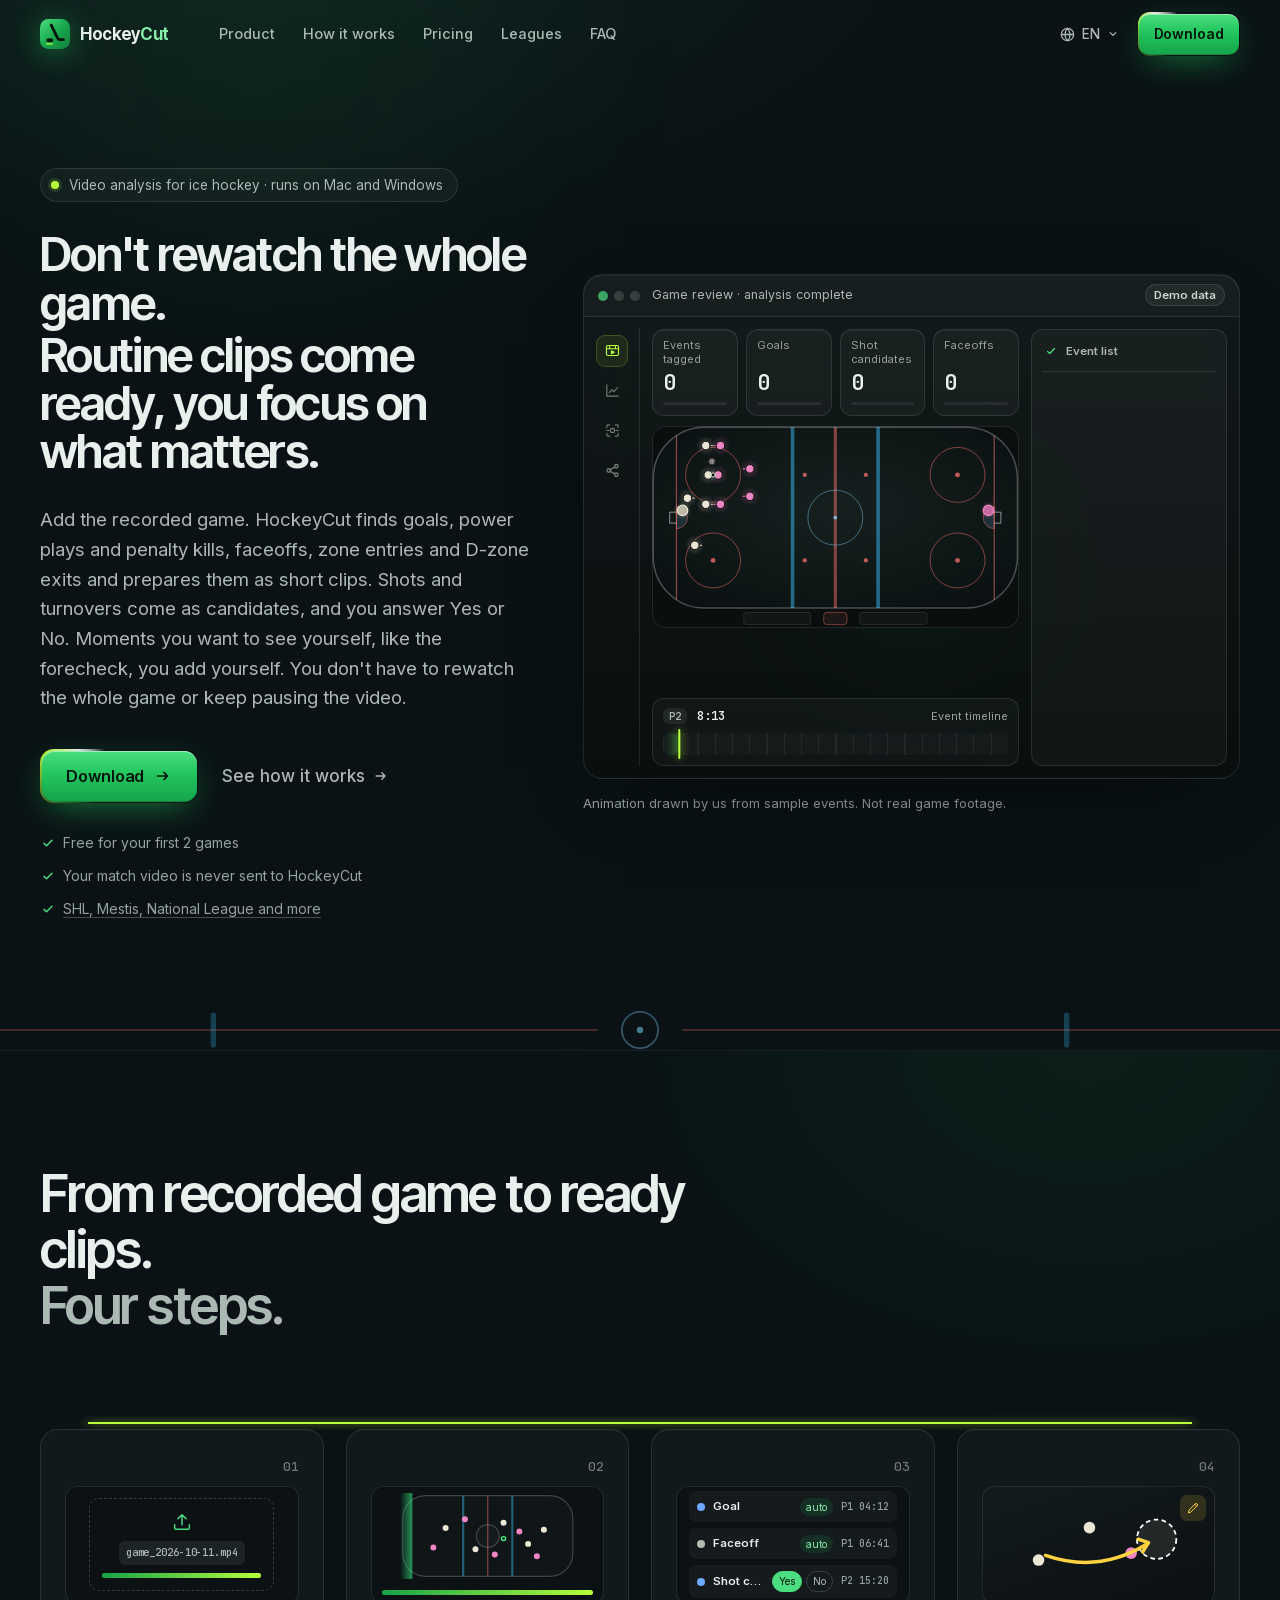
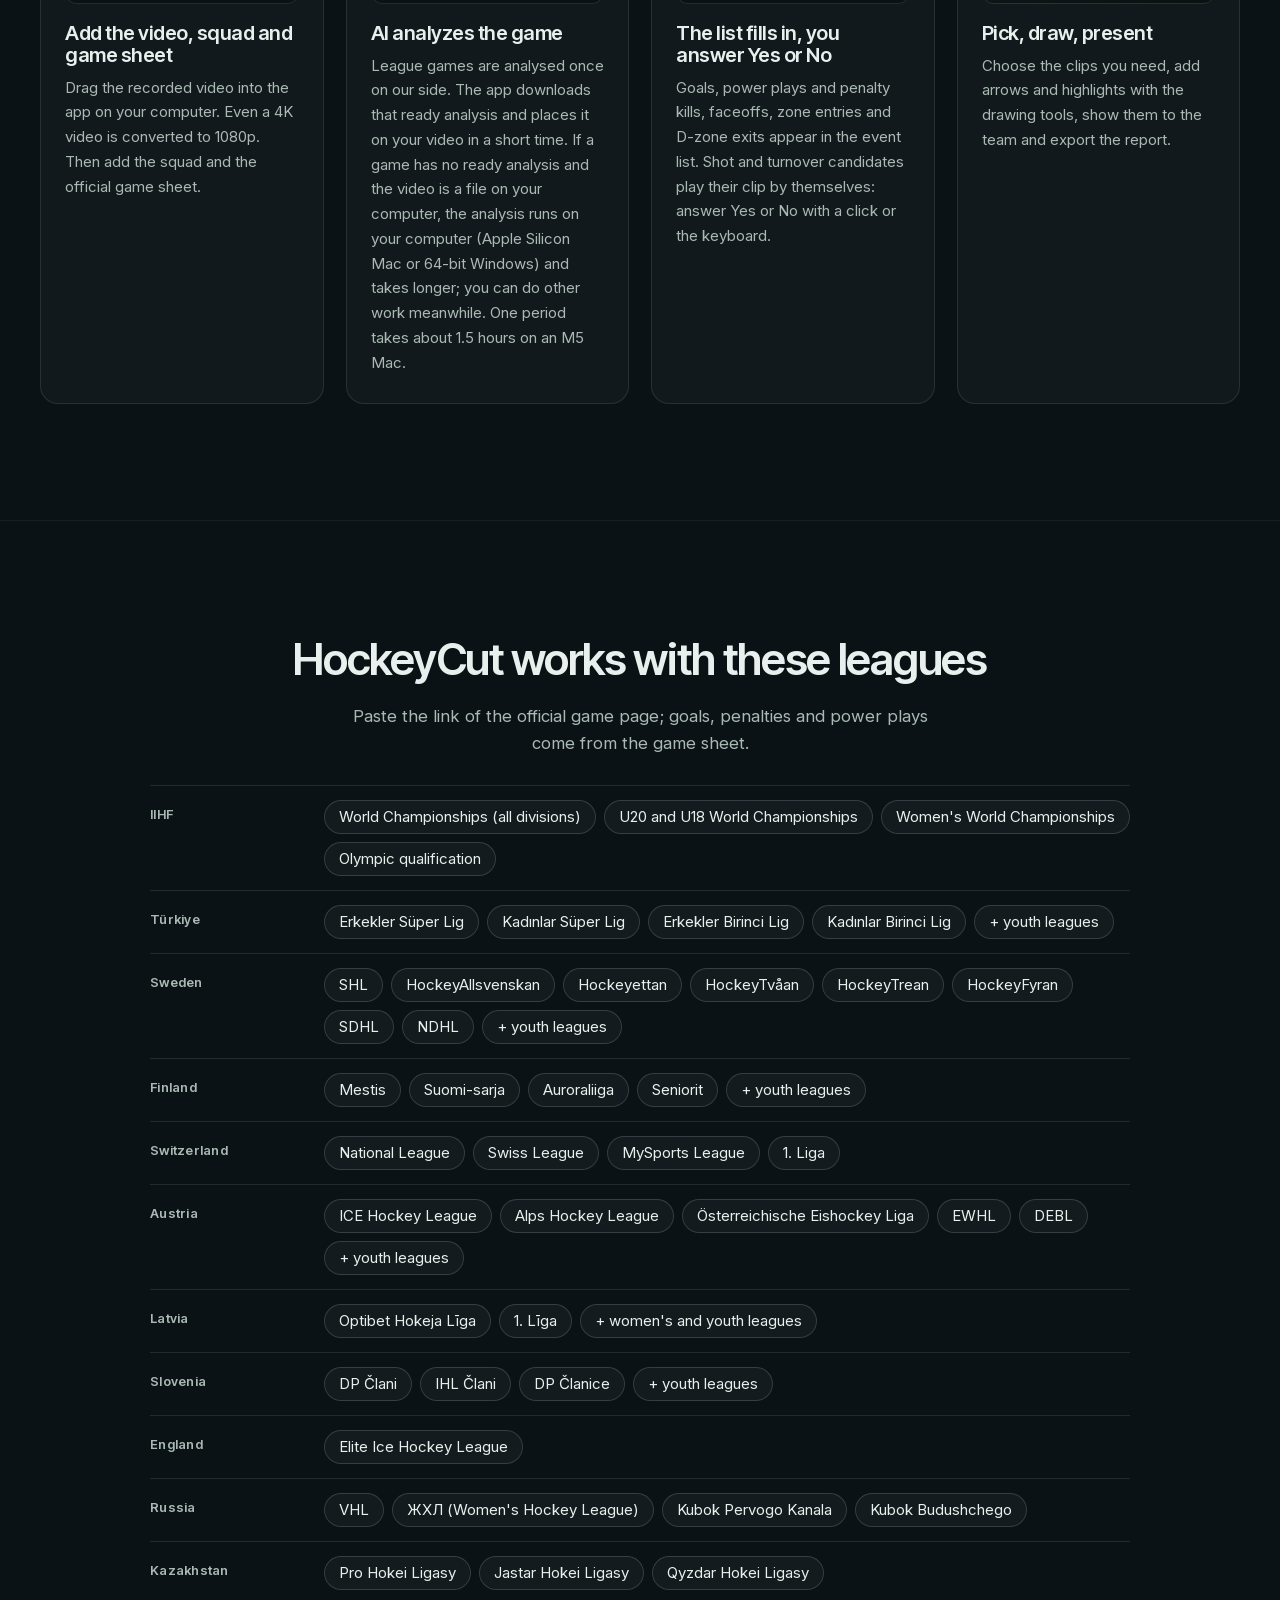
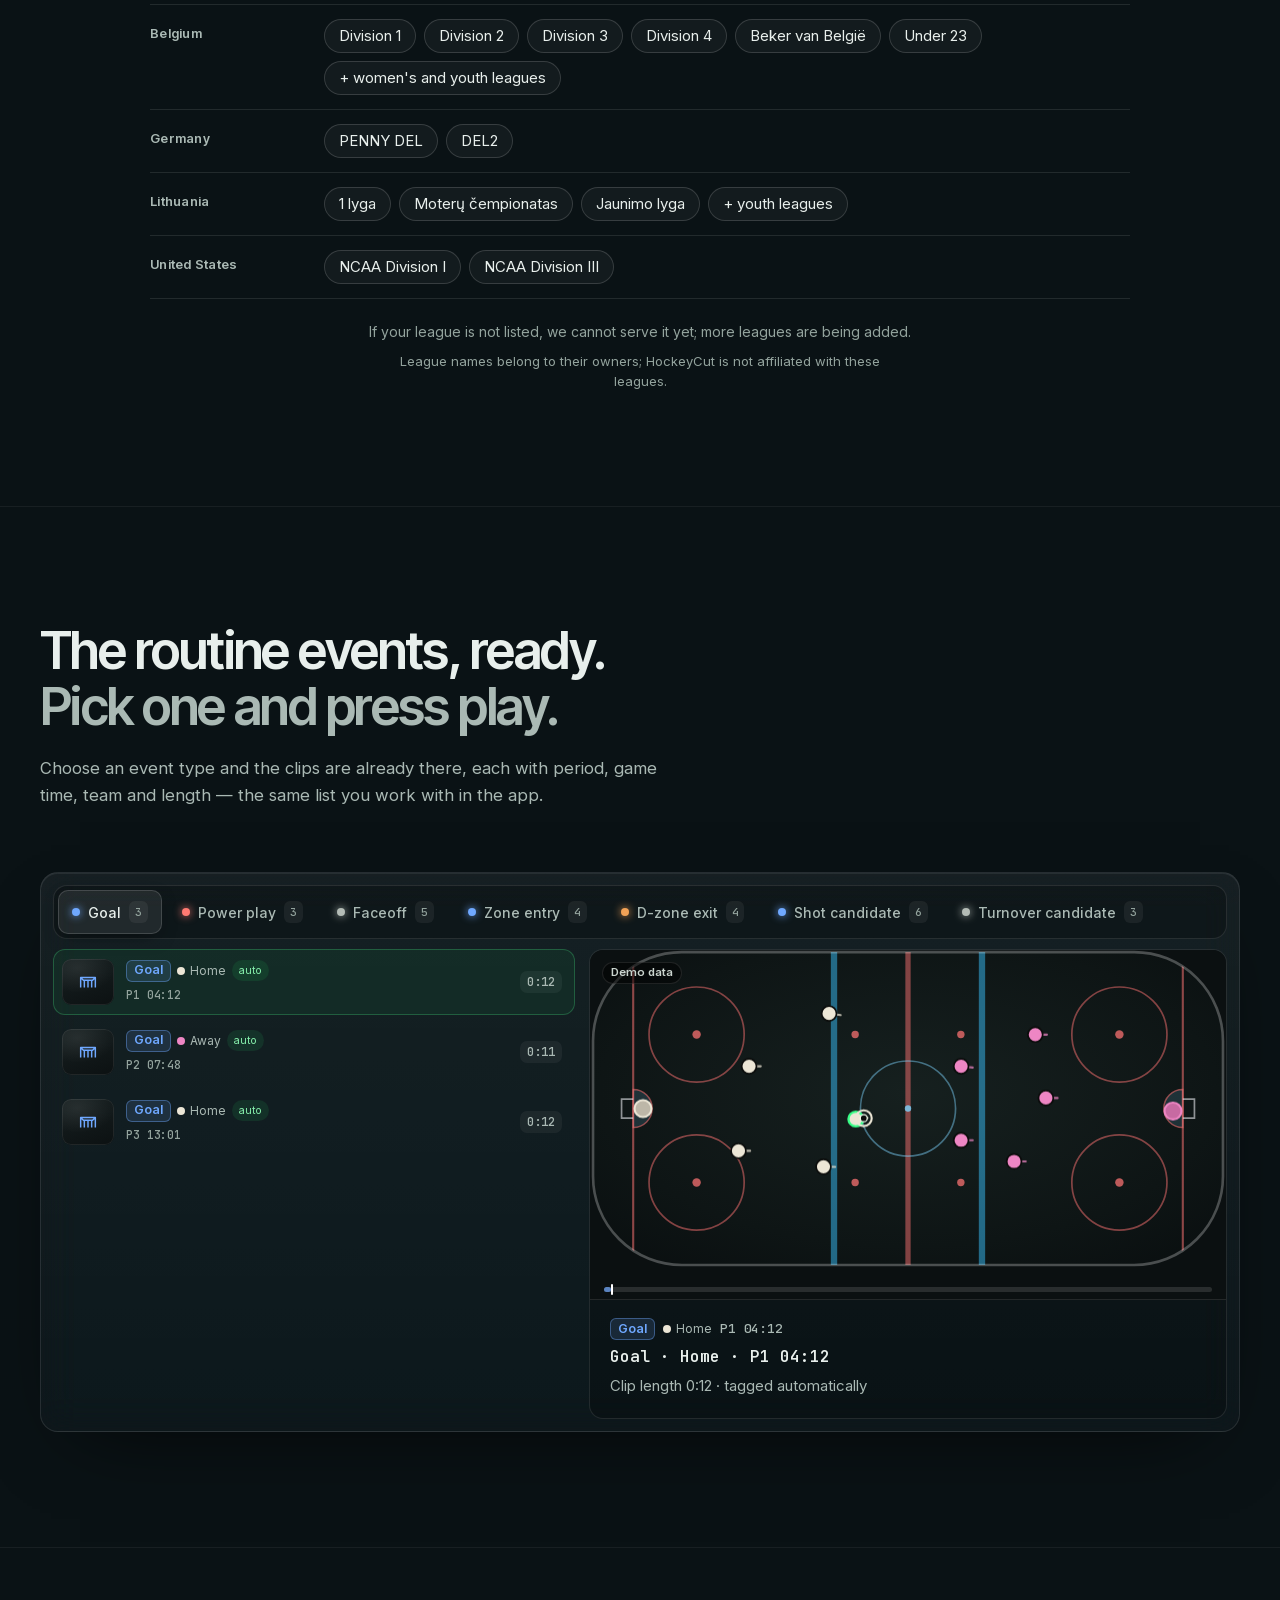
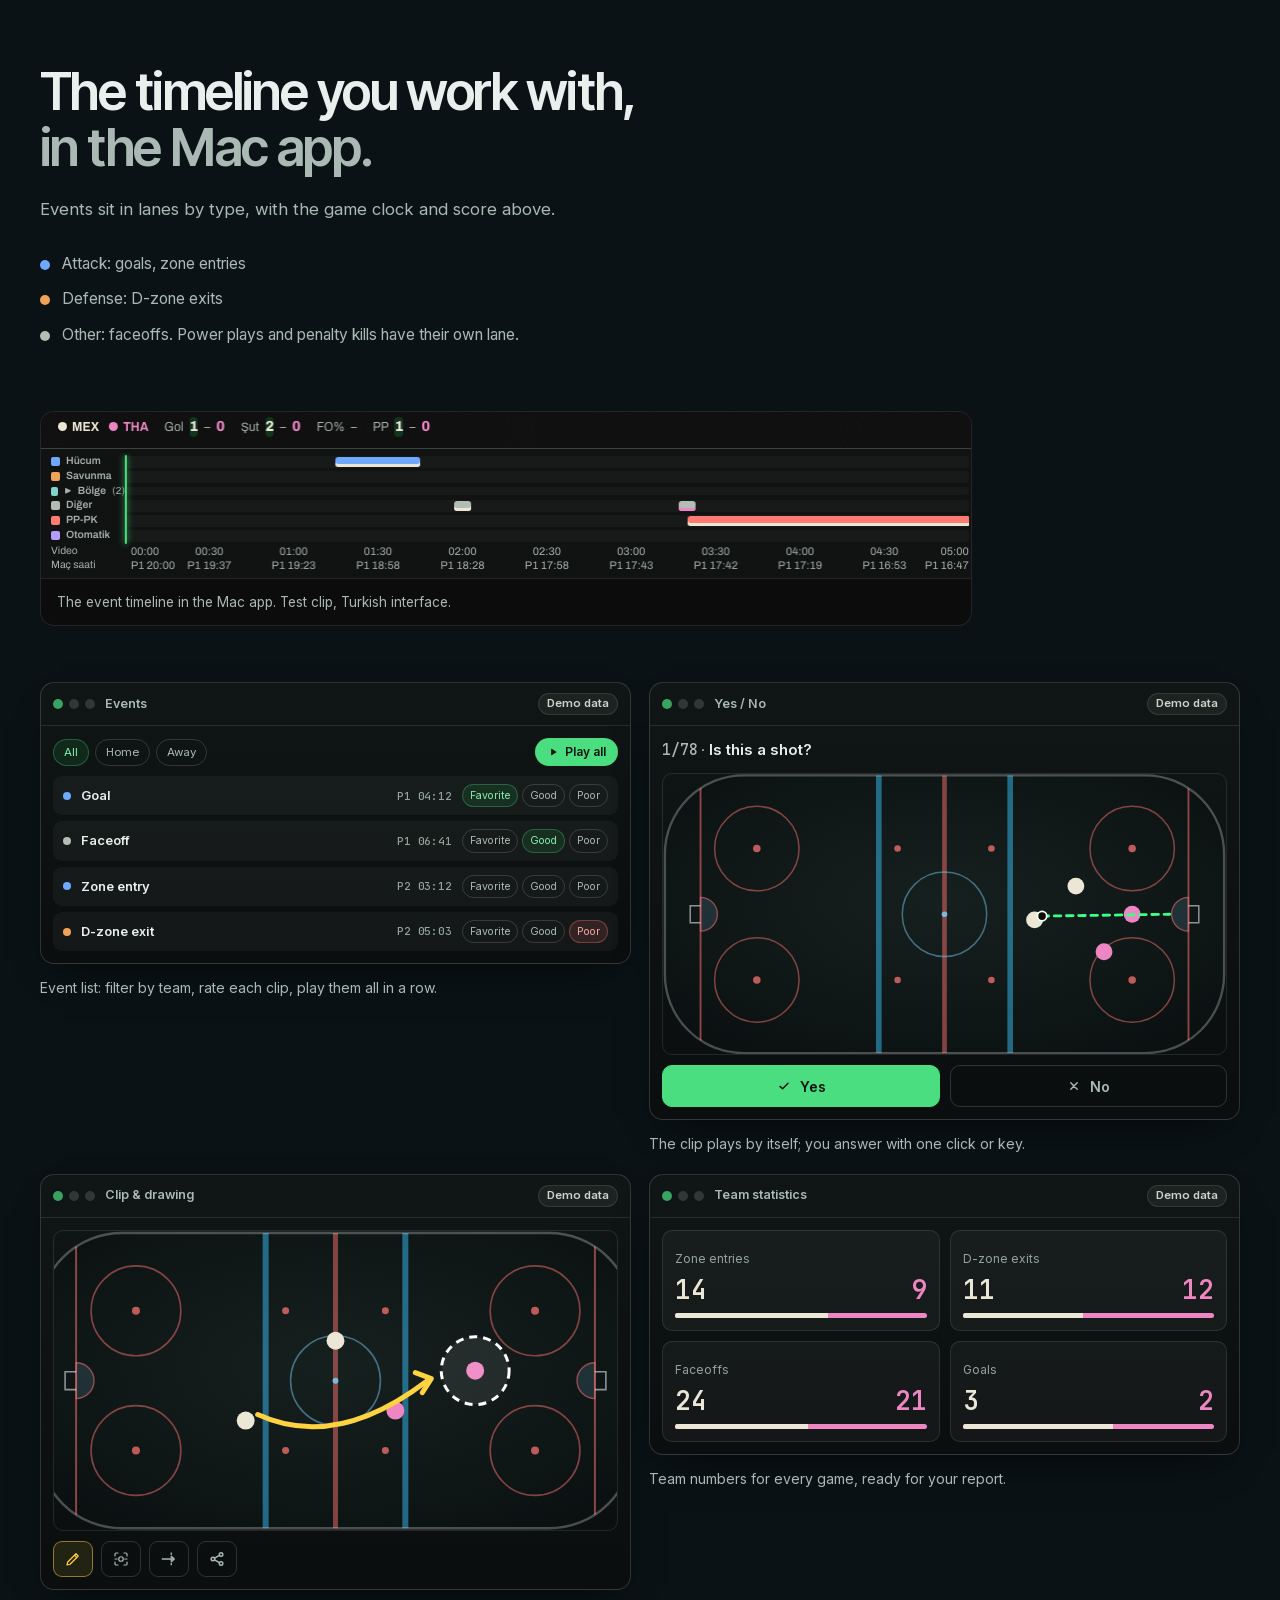
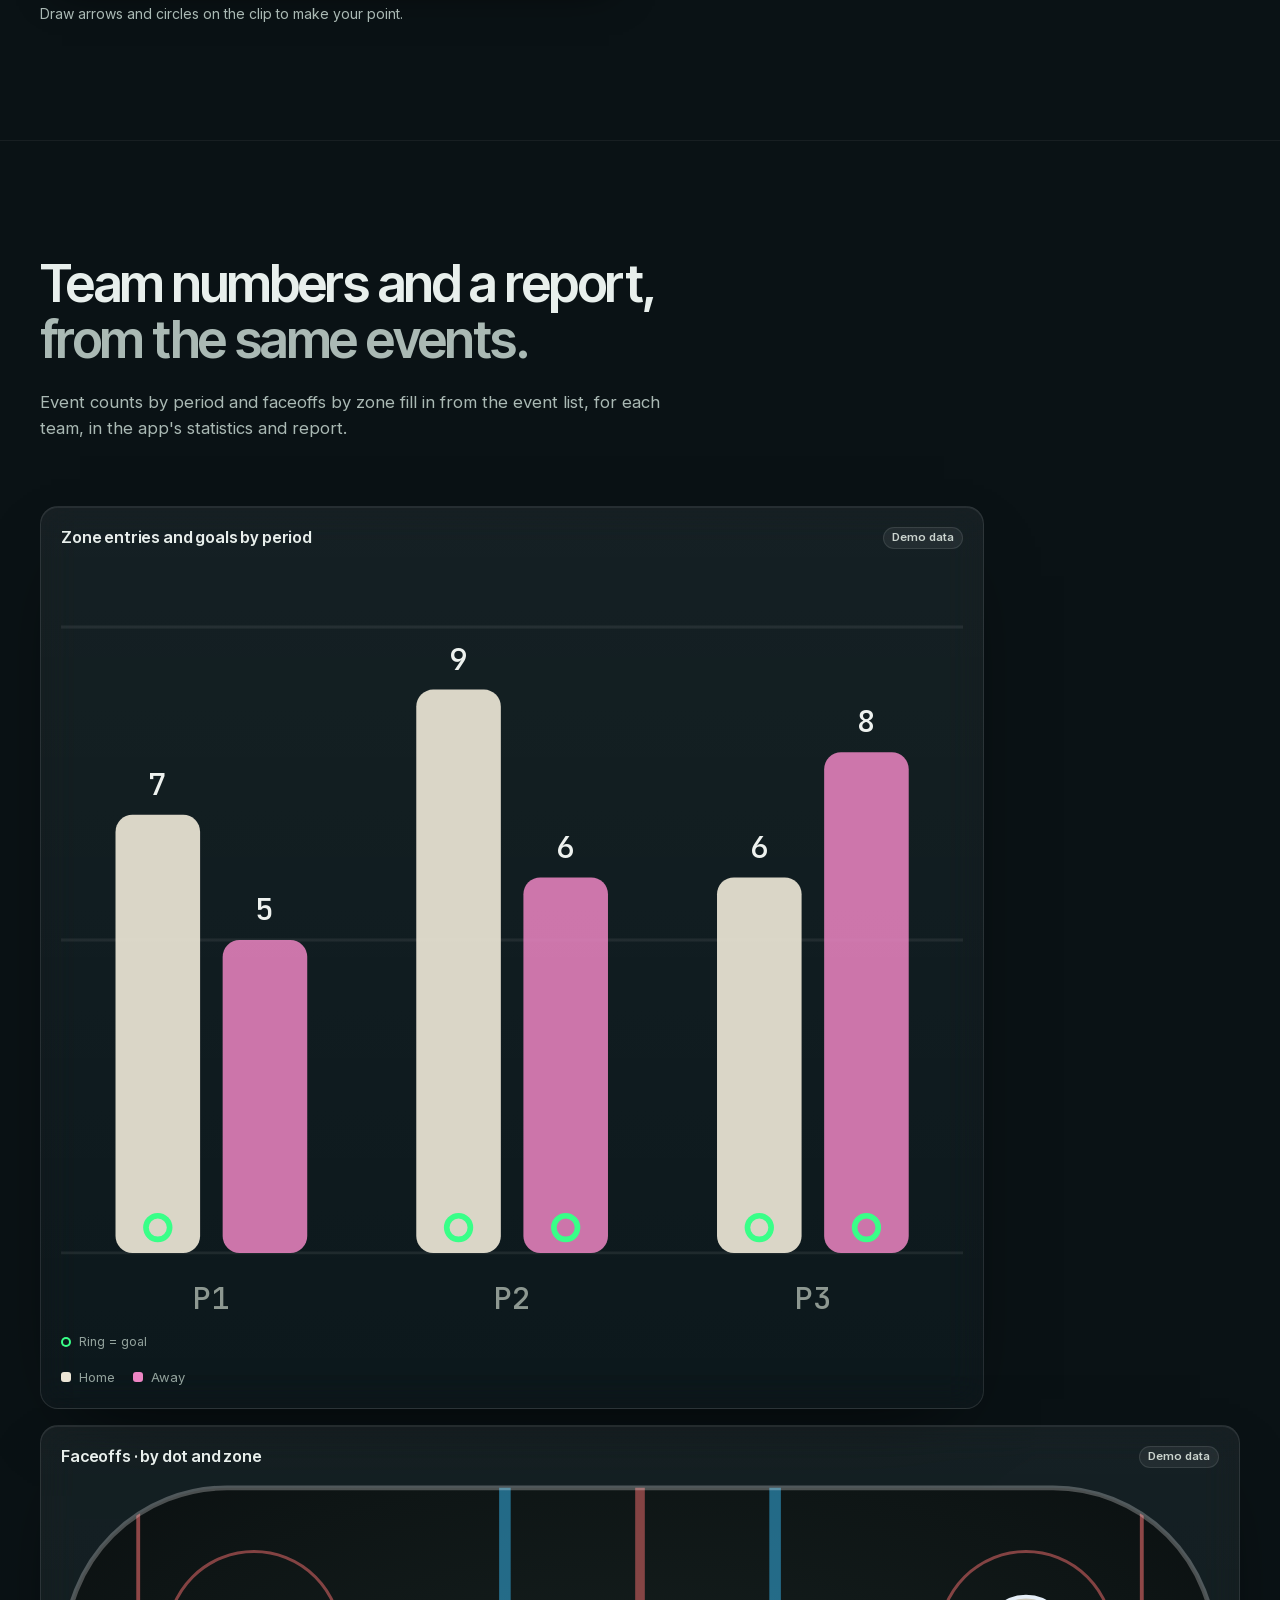
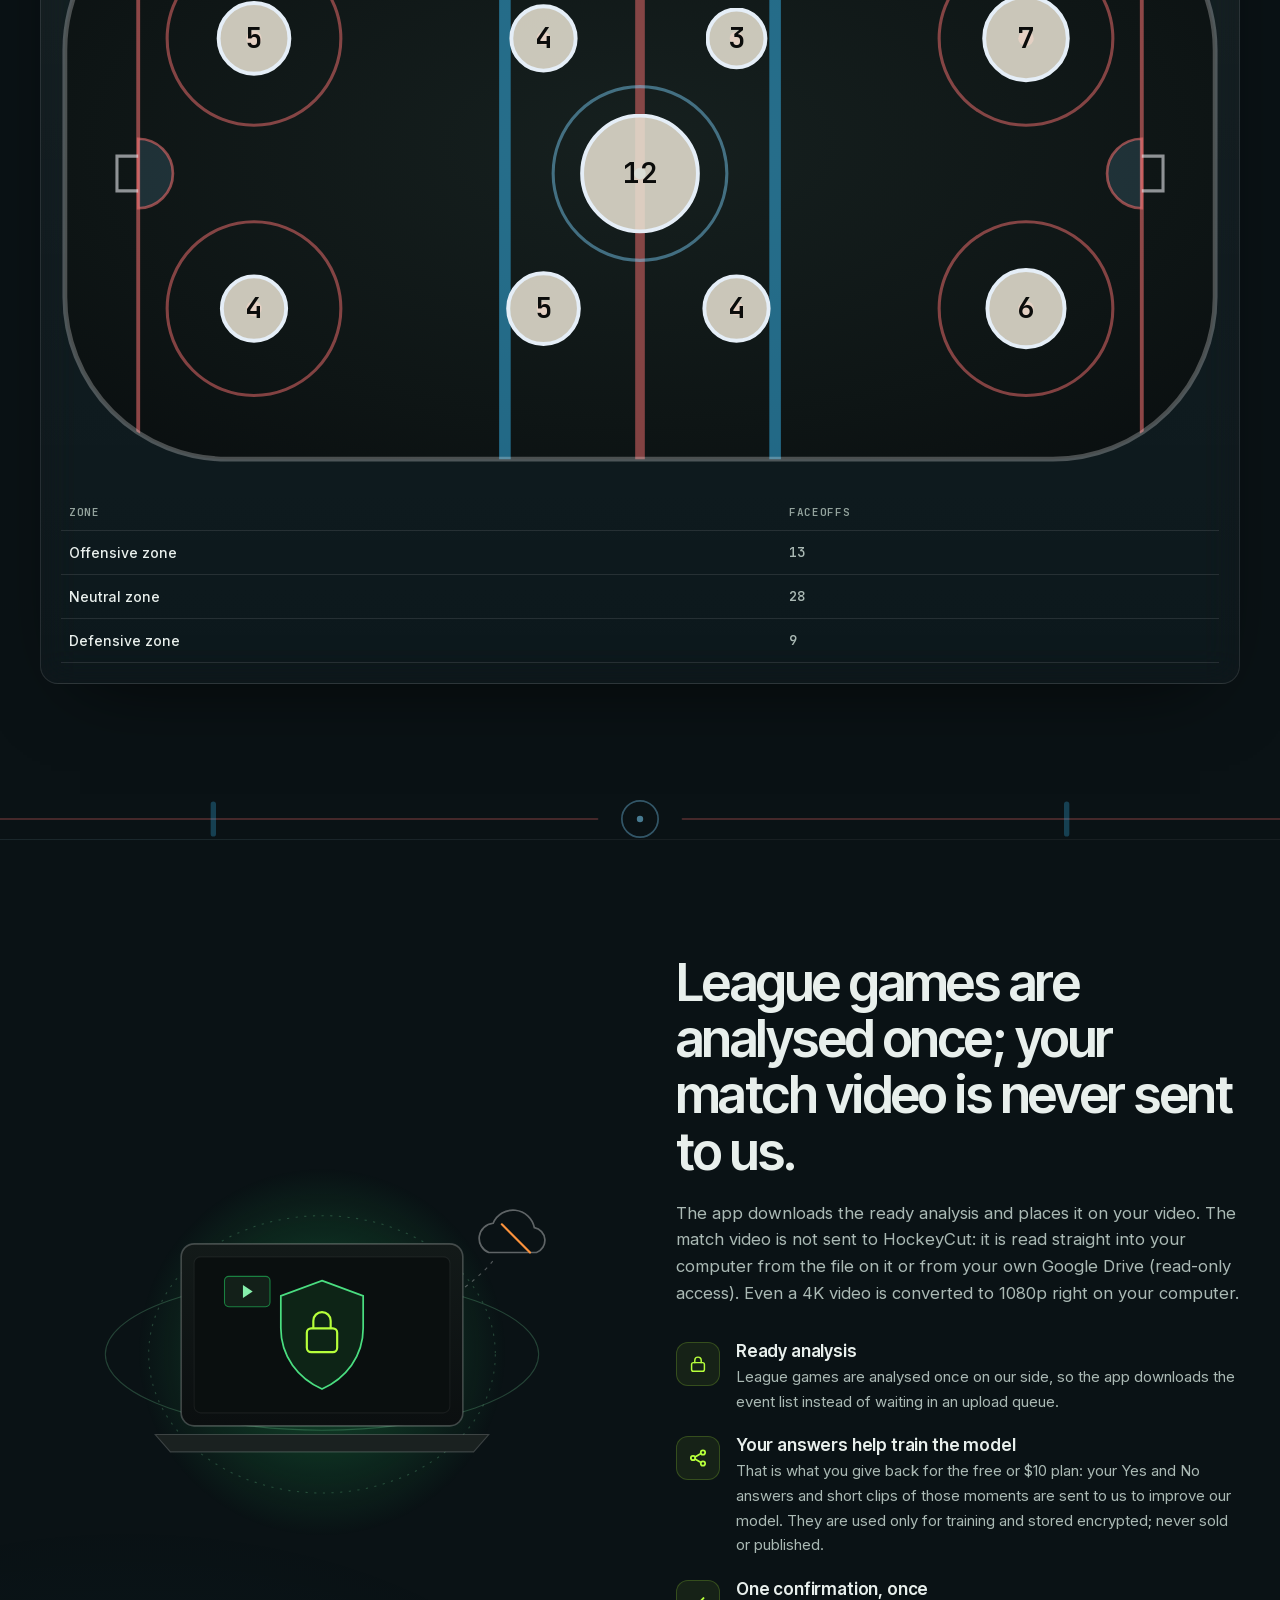
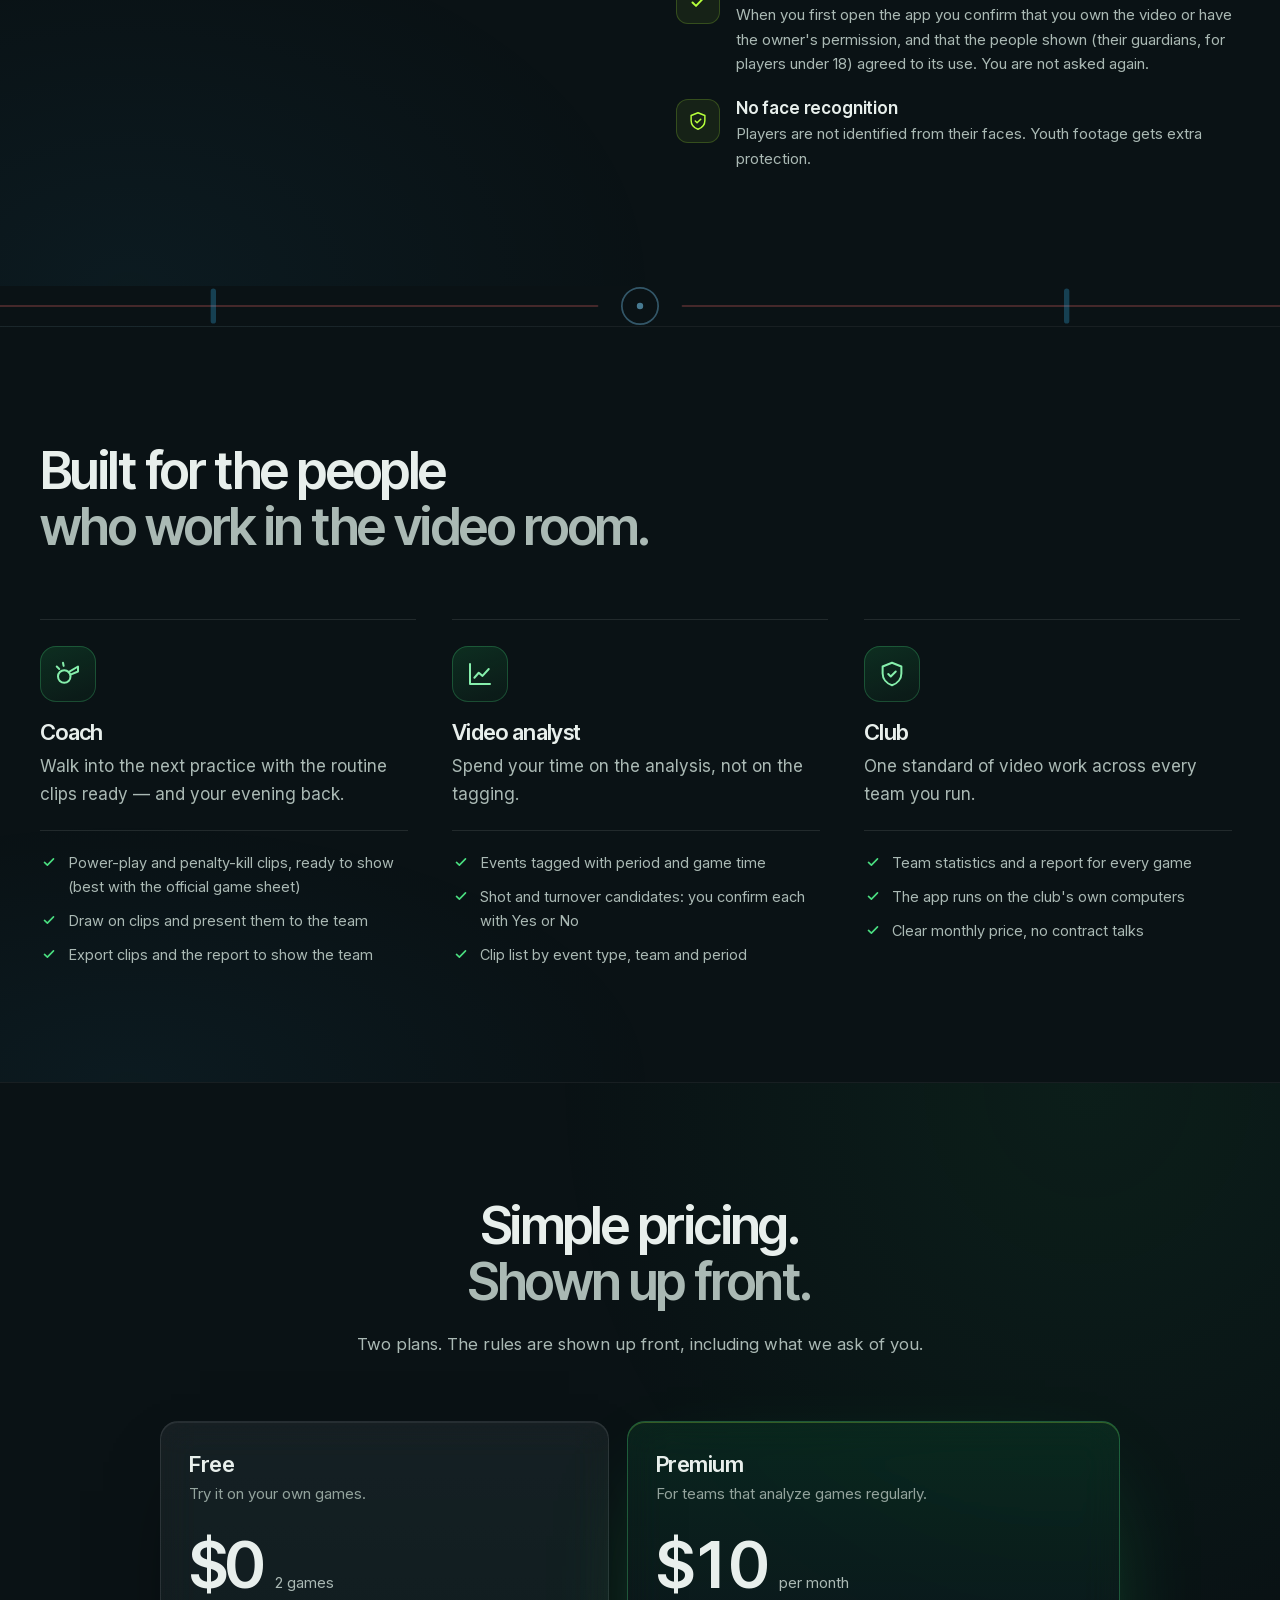
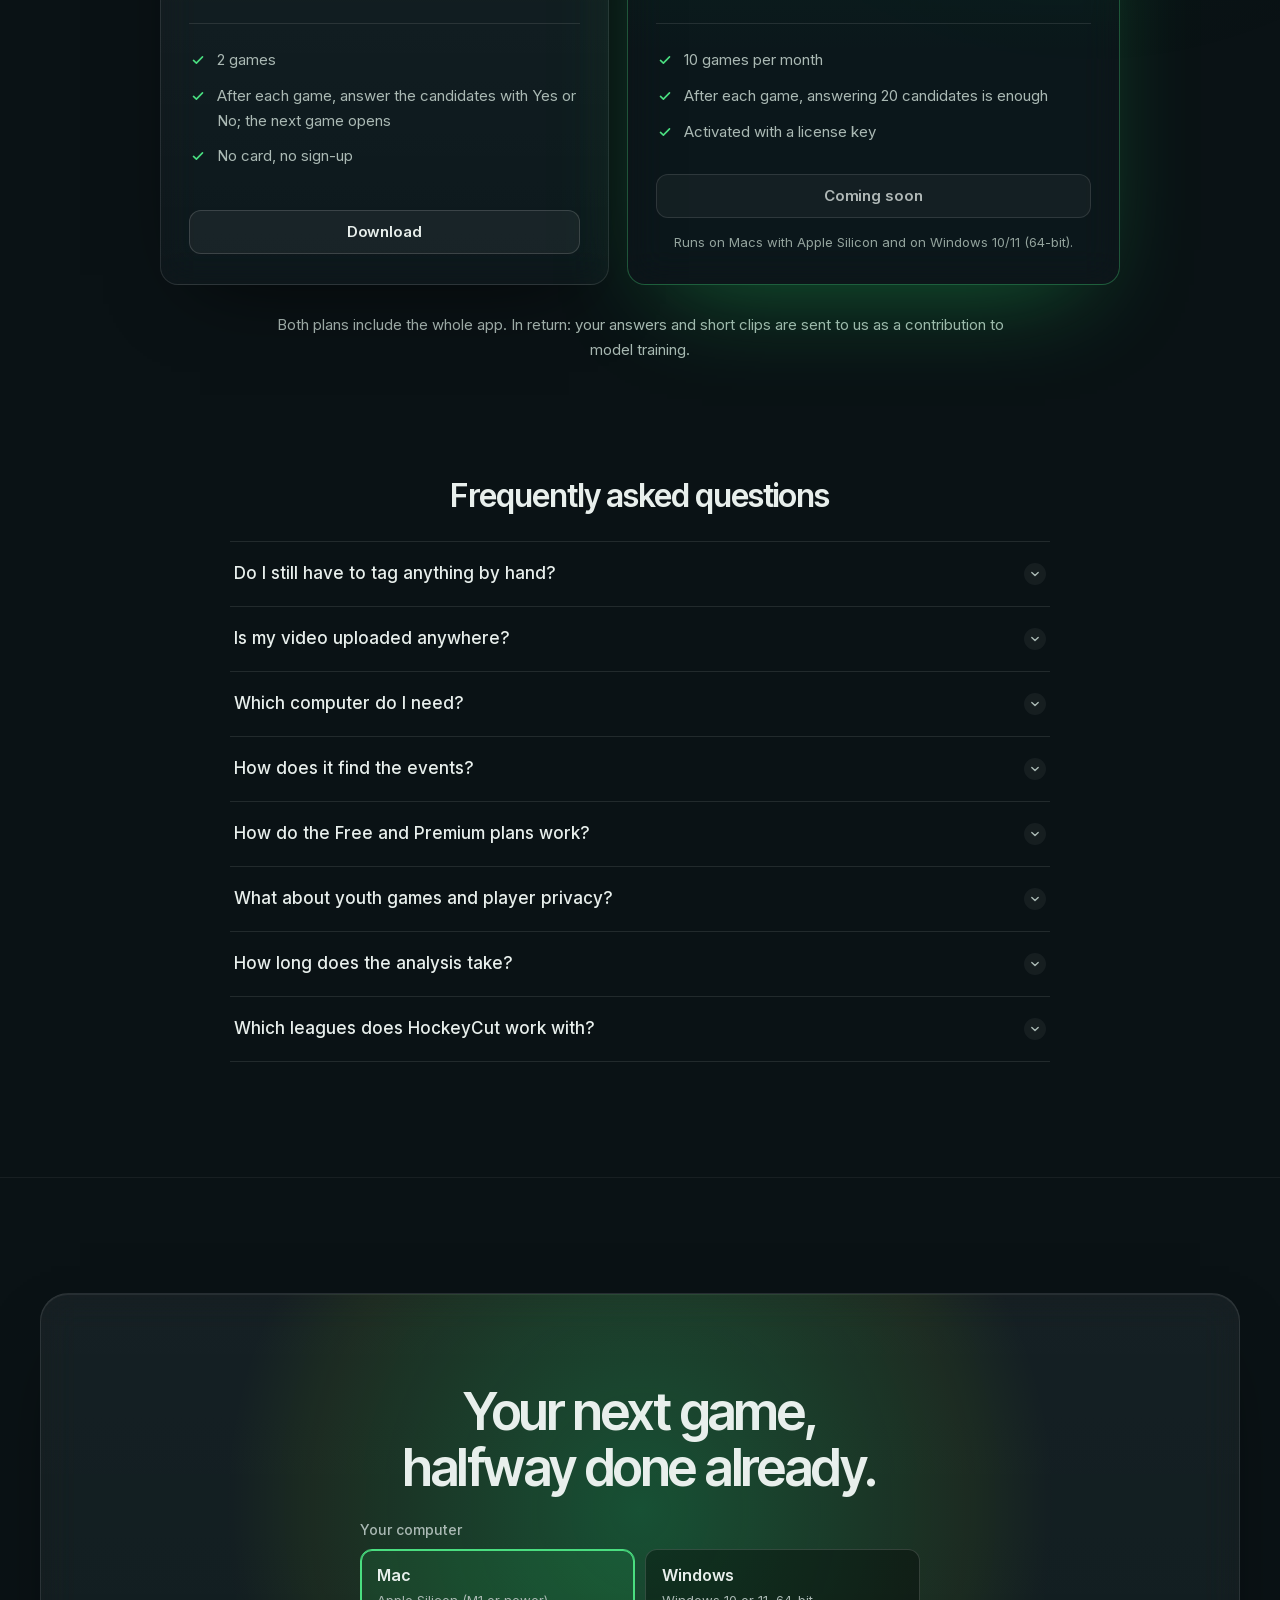
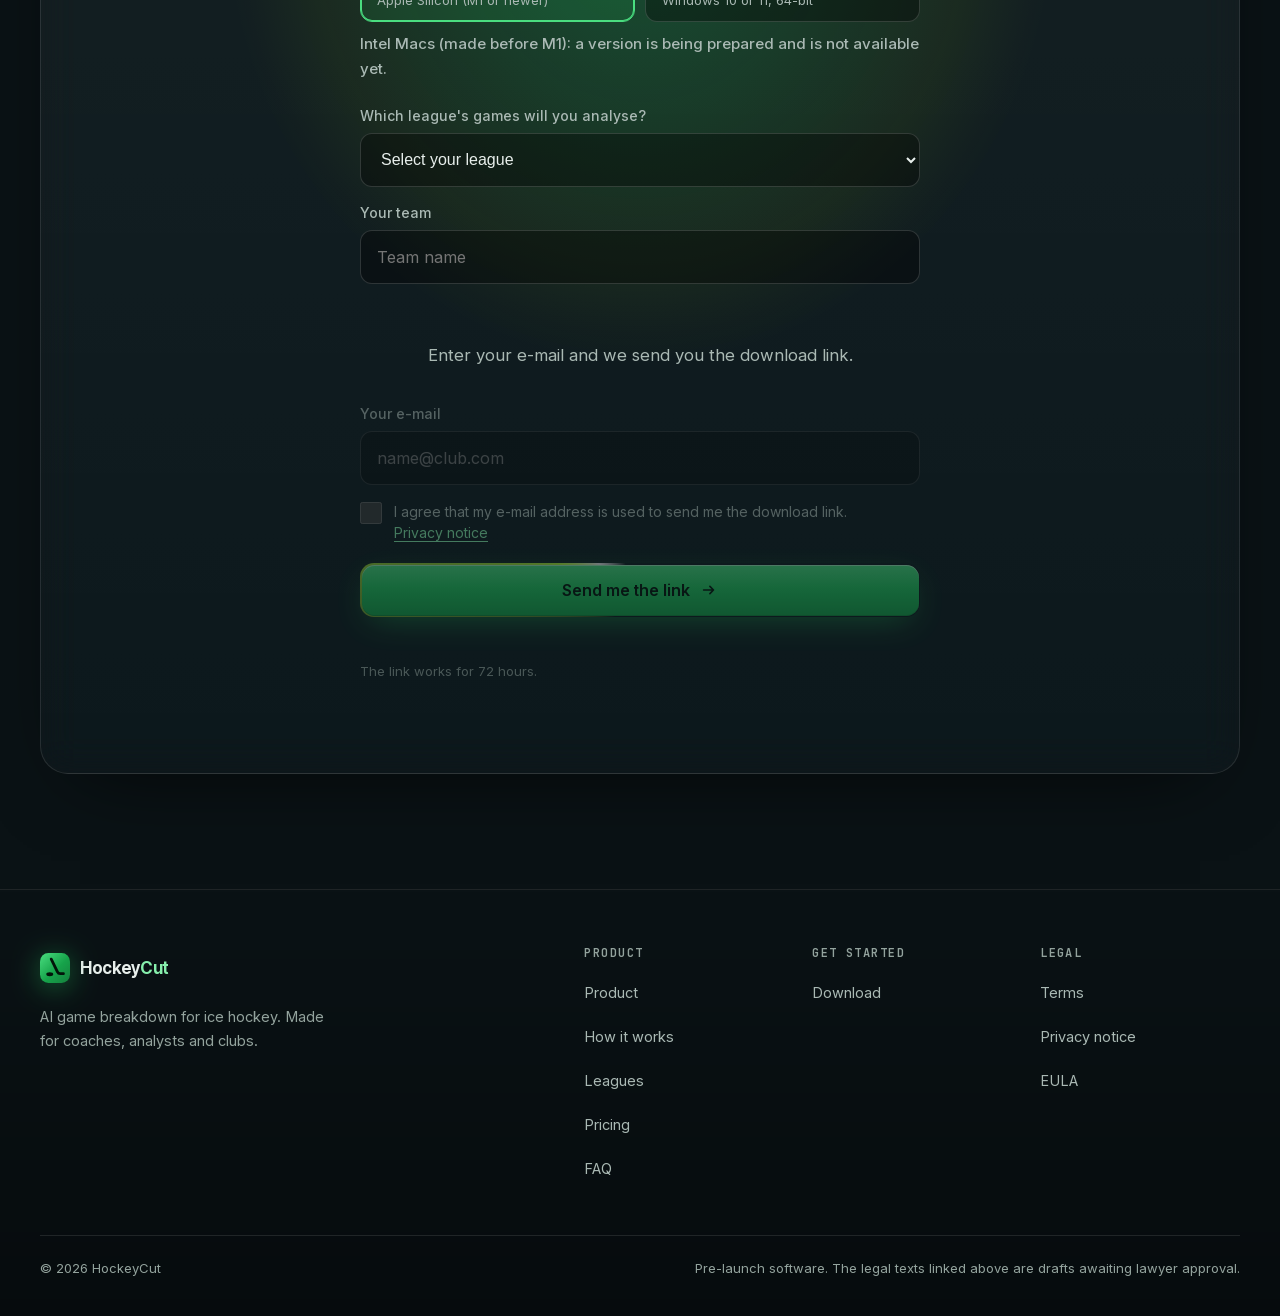
==== commit b5420f31: "Pazarlama ve SSS: bulut analizi cümleleri kaldırıldı, video vaadi netleştirildi (16 dil) Canlı porta" ====
--- a/index.html
+++ b/index.html
@@ -6,7 +6,7 @@
 <meta name="referrer" content="strict-origin-when-cross-origin">
 <meta name="viewport" content="width=device-width,initial-scale=1">
 <title>HockeyCut — AI game breakdown for ice hockey, on Mac and Windows</title>
-<meta name="description" content="Add the recorded game: HockeyCut finds goals, power plays and penalty kills, faceoffs, zone entries and D-zone exits and prepares them as clips. Shots and turnovers come as candidates you confirm with Yes or No; moments you want to see yourself, you add. The analysis runs on your own computer: Mac or Windows.">
+<meta name="description" content="Add the recorded game: HockeyCut finds goals, power plays and penalty kills, faceoffs, zone entries and D-zone exits and prepares them as clips. Shots and turnovers come as candidates you confirm with Yes or No; moments you want to see yourself, you add. League games come as a ready analysis; if there is none, the analysis runs on your own computer (Mac or Windows).">
 <meta name="theme-color" content="#07090a">
 <meta property="og:title" content="HockeyCut — Don't rewatch the whole game.">
 <meta property="og:description" content="HockeyCut lists the events of your recorded hockey game as clips. Shots and turnovers come as candidates you confirm. Runs on Mac and Windows.">
@@ -226,7 +226,7 @@
           <span class="step-n mono">02</span>
           <div class="sv sv-an" aria-hidden="true"><svg viewBox="0 0 200 106"><defs><linearGradient id="scanG" x1="0" x2="1"><stop offset="0" stop-color="#39FF88" stop-opacity="0"/><stop offset="1" stop-color="#39FF88" stop-opacity=".55"/></linearGradient></defs><rect class="rk" x="3" y="3" width="194" height="92" rx="26"/><path class="rl" d="M100 3v92"/><path class="bl" d="M72 3v92M128 3v92"/><circle class="rk" cx="100" cy="49" r="13"/><g class="dots"><circle class="d h" cx="52" cy="40" r="3.4"/><circle class="d h" cx="86" cy="64" r="3.4"/><circle class="d h" cx="118" cy="34" r="3.4"/><circle class="d h" cx="146" cy="58" r="3.4"/><circle class="d h" cx="164" cy="42" r="3.4"/><circle class="d a" cx="38" cy="62" r="3.4"/><circle class="d a" cx="74" cy="30" r="3.4"/><circle class="d a" cx="108" cy="70" r="3.4"/><circle class="d a" cx="136" cy="44" r="3.4"/><circle class="d a" cx="156" cy="72" r="3.4"/></g><circle class="pk" cx="118" cy="52" r="2.4"/><rect class="scan" x="0" y="0" width="14" height="98"/></svg><span class="an-bar"><i></i></span></div>
           <h3 data-i18n="how.s2t">AI analyzes the game</h3>
-          <p data-i18n="how.s2p">League games are analysed once on our side. The app downloads that ready analysis and places it on your video in a short time. If a game has no ready analysis, the analysis runs on your computer (for a video in Google Drive, in the HockeyCut cloud) and takes longer; you can do other work meanwhile. One period takes about 1.5 hours on an M5 Mac.</p>
+          <p data-i18n="how.s2p">League games are analysed once on our side. The app downloads that ready analysis and places it on your video in a short time. If a game has no ready analysis and the video is a file on your computer, the analysis runs on your computer (Apple Silicon Mac or 64-bit Windows) and takes longer; you can do other work meanwhile. One period takes about 1.5 hours on an M5 Mac.</p>
         </li>
         <li class="step glass rv">
           <span class="step-n mono">03</span>
@@ -436,8 +436,8 @@
       </svg>
     </div>
     <div class="pv-copy">
-      <h2 id="pv-title" ><span data-i18n="pv.title1">League games are analysed once;</span> <span data-i18n="pv.title2">you never upload the video.</span></h2>
-      <p class="sub" data-i18n="pv.sub">The app downloads the ready analysis and places it on your video. The video is not uploaded to HockeyCut: it is read from your computer or from your own Google Drive (read-only access). Even a 4K video is converted to 1080p right on your computer.</p>
+      <h2 id="pv-title" ><span data-i18n="pv.title1">League games are analysed once;</span> <span data-i18n="pv.title2">your match video is never sent to us.</span></h2>
+      <p class="sub" data-i18n="pv.sub">The app downloads the ready analysis and places it on your video. The match video is not sent to HockeyCut: it is read straight into your computer from the file on it or from your own Google Drive (read-only access). Even a 4K video is converted to 1080p right on your computer.</p>
       <ul class="pv-list">
         <li><svg aria-hidden="true"><use href="#i-lock"/></svg><div><h3 data-i18n="pv.l1t">Ready analysis</h3><p data-i18n="pv.l1p">League games are analysed once on our side, so the app downloads the event list instead of waiting in an upload queue.</p></div></li>
         <li><svg aria-hidden="true"><use href="#i-share"/></svg><div><h3 data-i18n="pv.l2t">Your answers help train the model</h3><p data-i18n="pv.l2p">That is what you give back for the free or $10 plan: your Yes and No answers and short clips of those moments are sent to us to improve our model. They are used only for training and stored encrypted; never sold or published.</p></div></li>
@@ -531,7 +531,7 @@
       <h3 class="faq-title" data-i18n="faq.title">Frequently asked questions</h3>
       <div class="faq-list">
         <div class="qa"><h4><button type="button" aria-expanded="false" aria-controls="qa1" id="qa1b"><span data-i18n="faq.q1">Do I still have to tag anything by hand?</span><svg aria-hidden="true"><use href="#i-chev"/></svg></button></h4><div class="qa-a" id="qa1" role="region" aria-labelledby="qa1b"><div><p data-i18n="faq.a1">Goals and power plays / penalty kills come from the official game sheet and the scoreboard. Faceoffs, zone entries and D-zone exits are listed automatically. Shots and turnovers come as candidates: the clip plays by itself and you answer Yes or No with a click or the keyboard.</p></div></div></div>
-        <div class="qa"><h4><button type="button" aria-expanded="false" aria-controls="qa2" id="qa2b"><span data-i18n="faq.q2">Is my video uploaded anywhere?</span><svg aria-hidden="true"><use href="#i-chev"/></svg></button></h4><div class="qa-a" id="qa2" role="region" aria-labelledby="qa2b"><div><p data-i18n="faq.a2">You do not upload the match video to us: it is read from your computer or from your own Google Drive (read-only access). League games are analysed once on our side, and the app downloads the ready analysis. If a game has no ready analysis, the analysis runs on your computer; for a video in Google Drive it runs in the HockeyCut cloud, which reads the video from your Drive with that read-only access. What is sent to us are your Yes and No answers and short clips of those moments, to improve our model. They are used only for training and stored encrypted; never sold or published.</p></div></div></div>
+        <div class="qa"><h4><button type="button" aria-expanded="false" aria-controls="qa2" id="qa2b"><span data-i18n="faq.q2">Is my video uploaded anywhere?</span><svg aria-hidden="true"><use href="#i-chev"/></svg></button></h4><div class="qa-a" id="qa2" role="region" aria-labelledby="qa2b"><div><p data-i18n="faq.a2">The match video is not sent to HockeyCut: it is read straight into your computer from the file on it or from your own Google Drive. League games are analysed once on our side, and the app downloads the ready analysis. If a game has no ready analysis and the video is a file on your computer, the analysis runs on your computer. The Google Drive permission is read-only; Google makes this permission type cover all files in your Drive, and the app reads only the video you select. You can remove the permission in your Google account at any time. What is sent to us are your Yes and No answers and short clips of those moments, to improve our model. They are used only for training and stored encrypted; never sold or published.</p></div></div></div>
         <div class="qa"><h4><button type="button" aria-expanded="false" aria-controls="qa3" id="qa3b"><span data-i18n="faq.q3">Which computer do I need?</span><svg aria-hidden="true"><use href="#i-chev"/></svg></button></h4><div class="qa-a" id="qa3" role="region" aria-labelledby="qa3b"><div><p data-i18n="faq.a3">A Mac with Apple Silicon (M1 or newer). There is no Windows version yet — join the Windows waitlist below and we will tell you when it is ready.</p></div></div></div>
         <div class="qa"><h4><button type="button" aria-expanded="false" aria-controls="qa4" id="qa4b"><span data-i18n="faq.q4">How does it find the events?</span><svg aria-hidden="true"><use href="#i-chev"/></svg></button></h4><div class="qa-a" id="qa4" role="region" aria-labelledby="qa4b"><div><p data-i18n="faq.a4">Goals and power plays / penalty kills (penalty details included) come from the official game sheet and the scoreboard. Faceoffs with their zone, zone entries and D-zone exits are listed automatically. Shots and turnovers come as candidates that you confirm with Yes or No. Statistics are for the team. Supported leagues are listed under “Which leagues does HockeyCut work with?” below.</p></div></div></div>
         <div class="qa"><h4><button type="button" aria-expanded="false" aria-controls="qa5" id="qa5b"><span data-i18n="faq.q5">How do the Free and Premium plans work?</span><svg aria-hidden="true"><use href="#i-chev"/></svg></button></h4><div class="qa-a" id="qa5" role="region" aria-labelledby="qa5b"><div><p data-i18n="faq.a5">Free: 2 games. After each game you answer its Yes/No candidates and the next one opens. Premium: $10 per month, 10 games; answering 20 candidates after each game is enough. In return, your answers and short clips are sent to us for model training.</p></div></div></div>
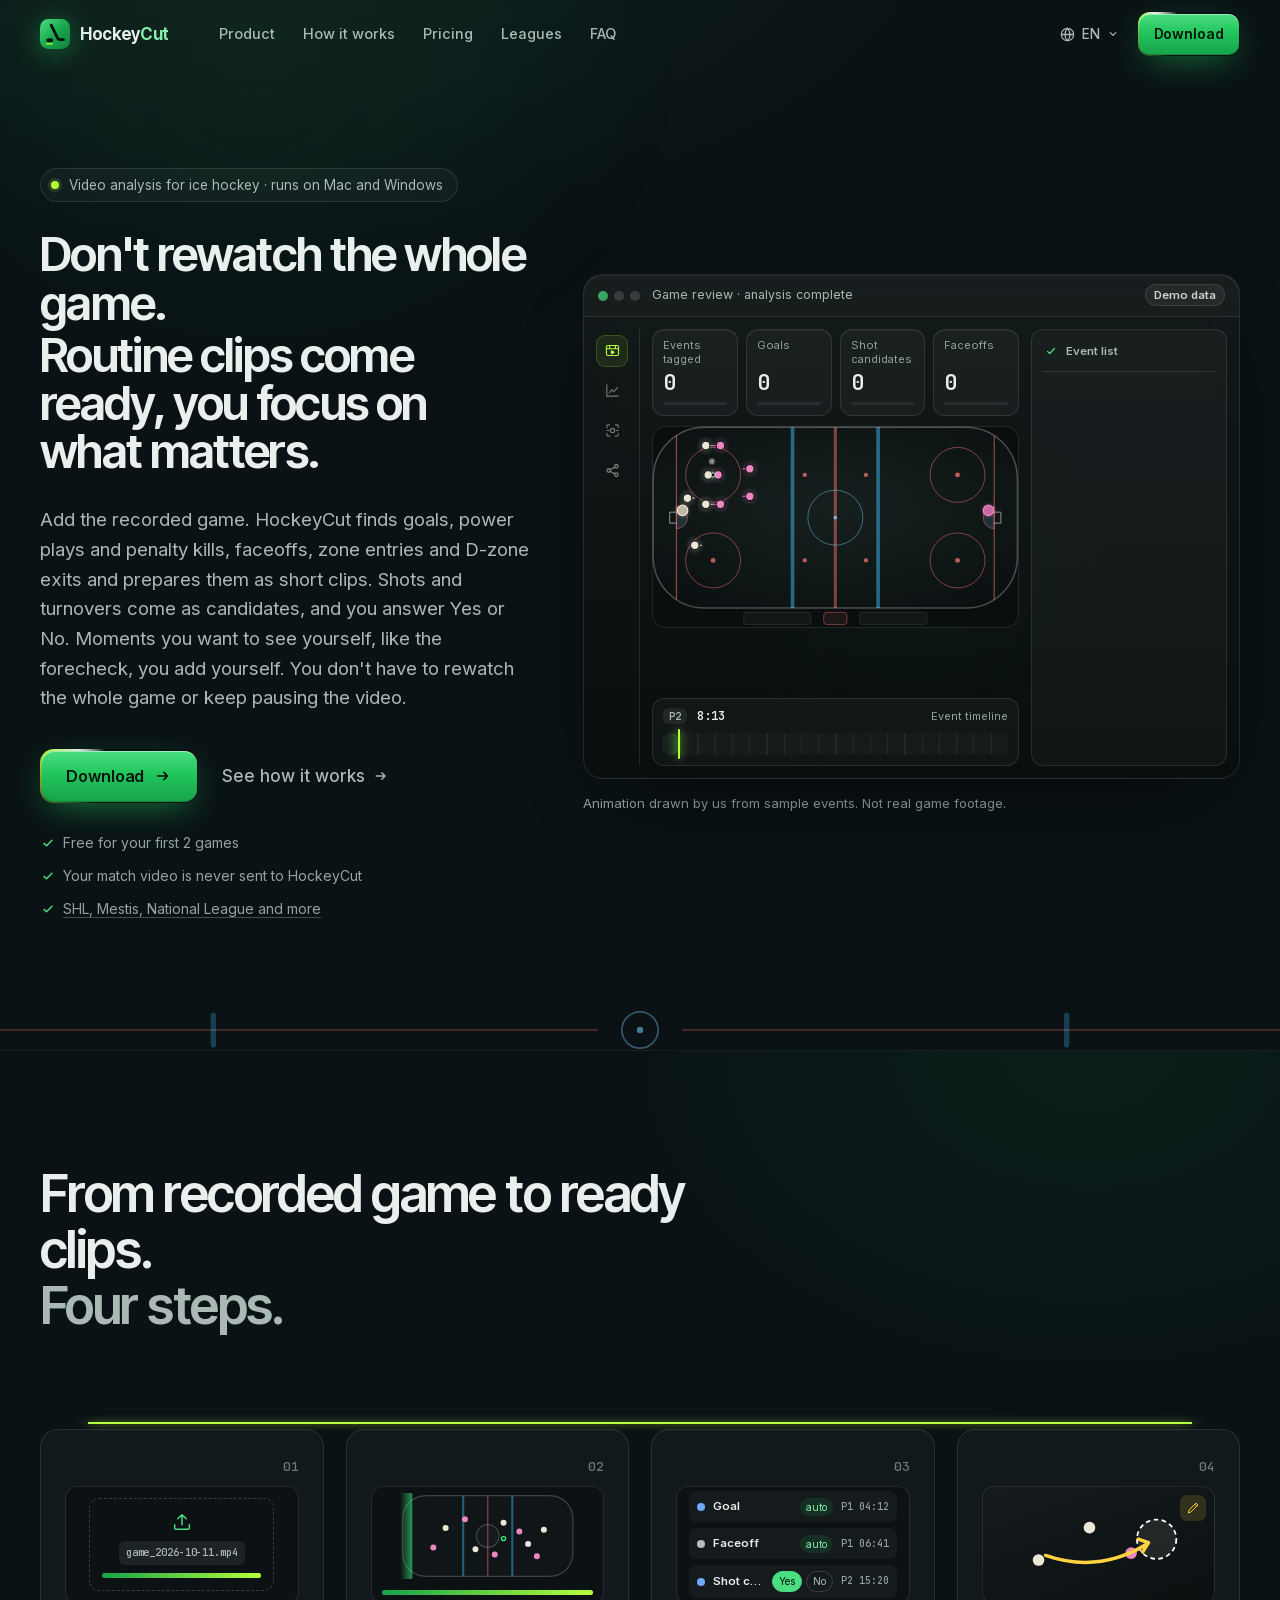
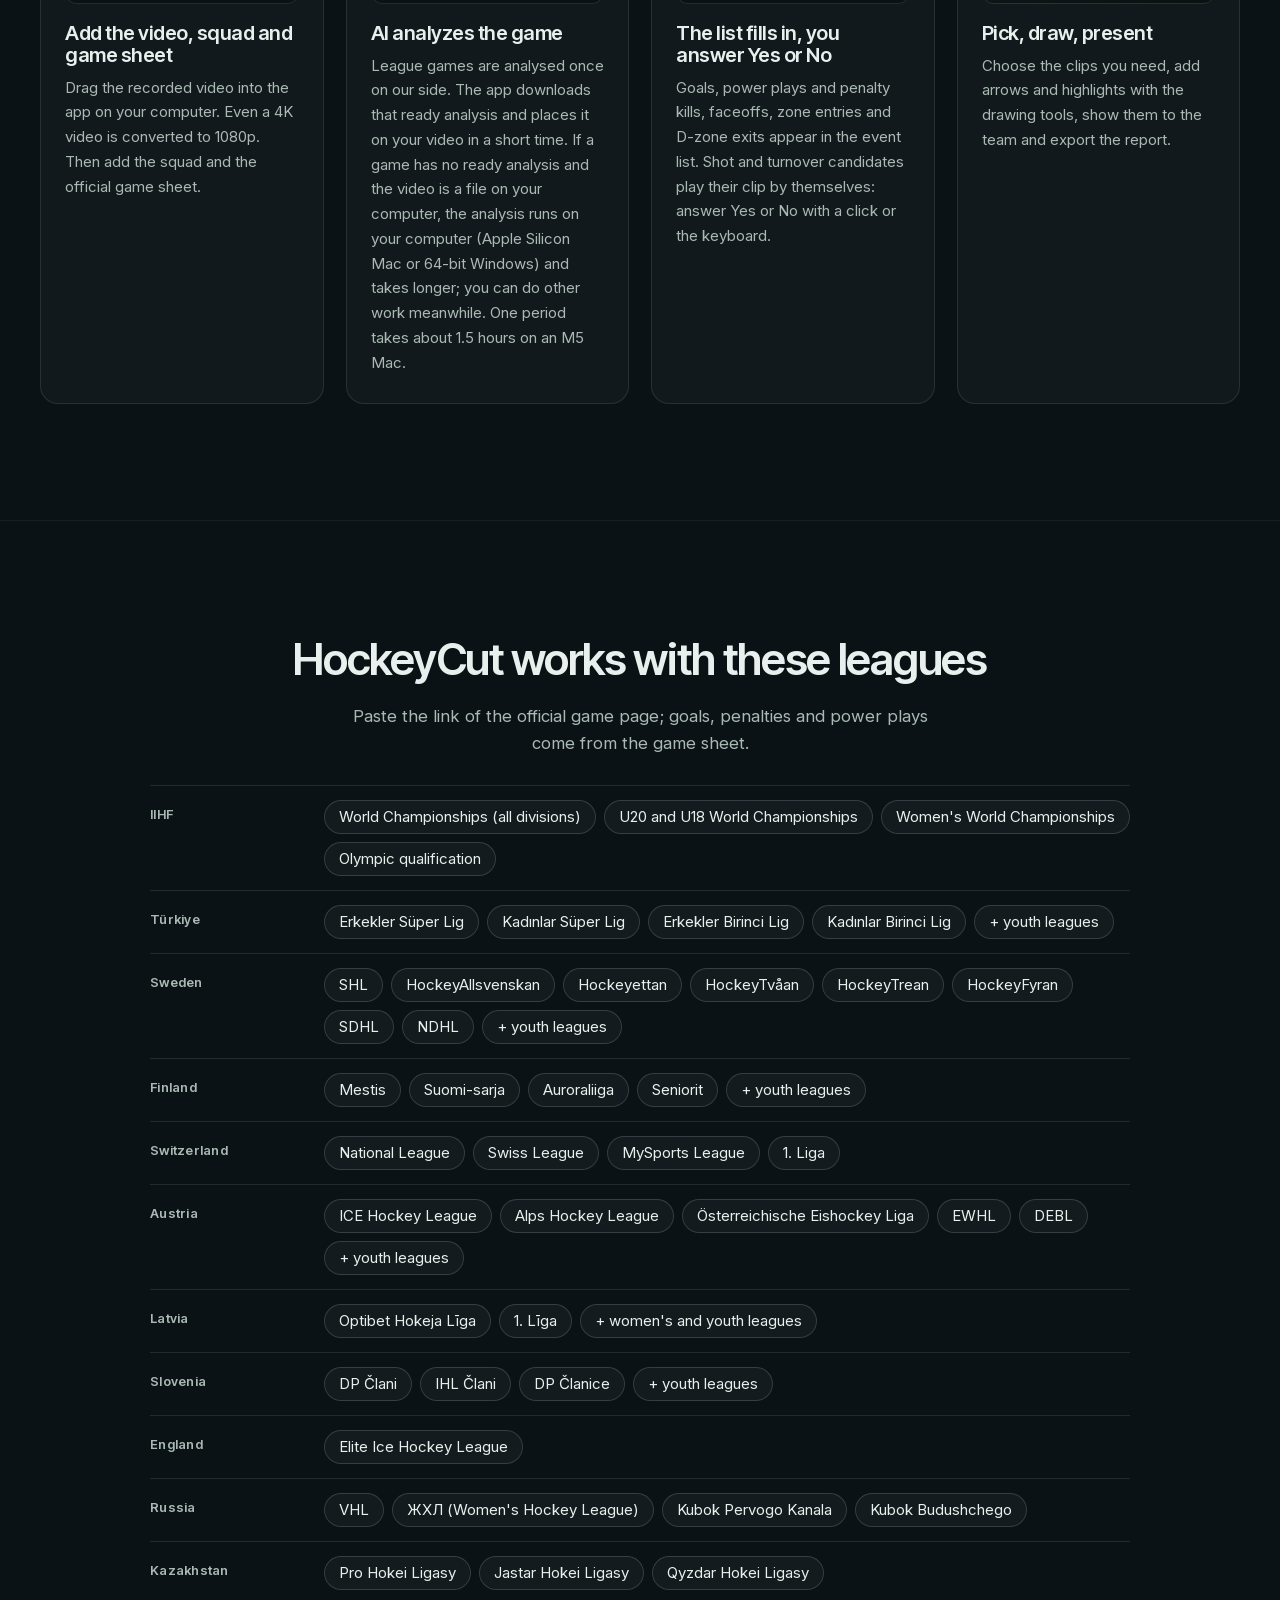
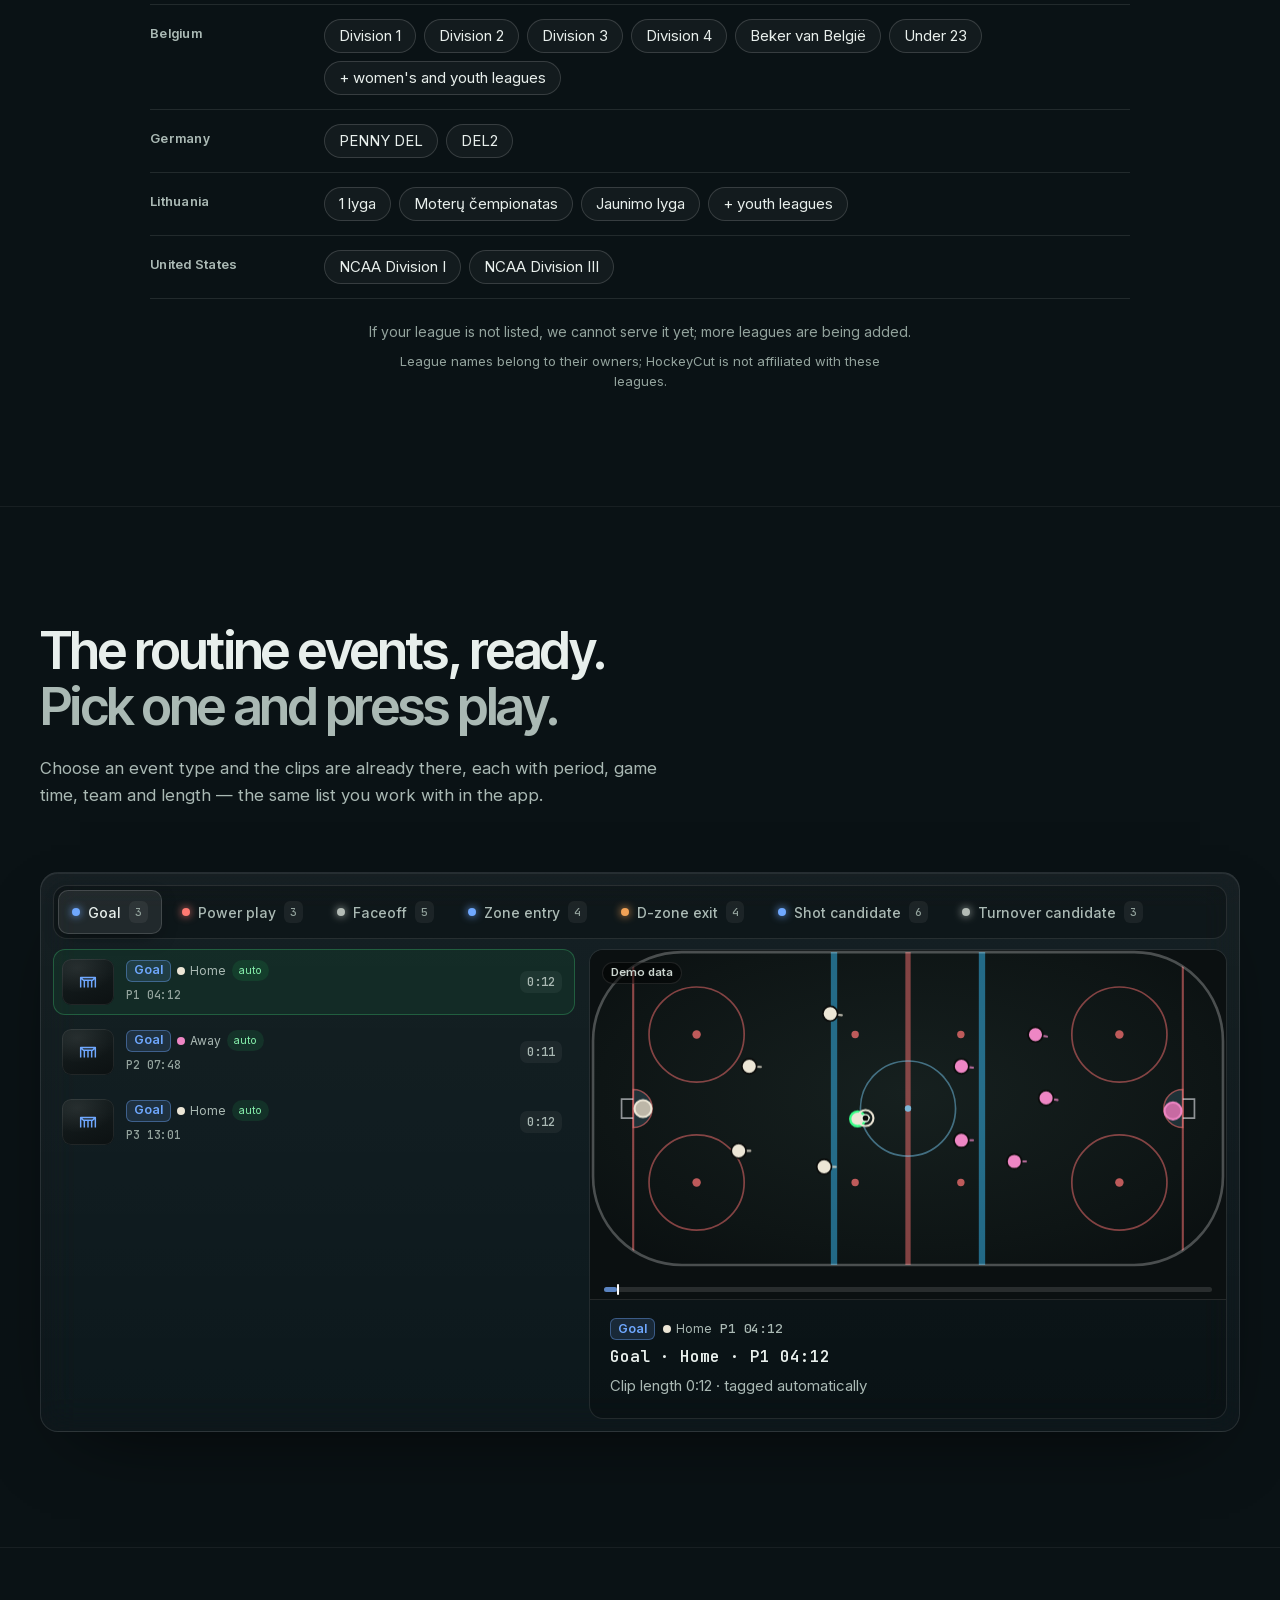
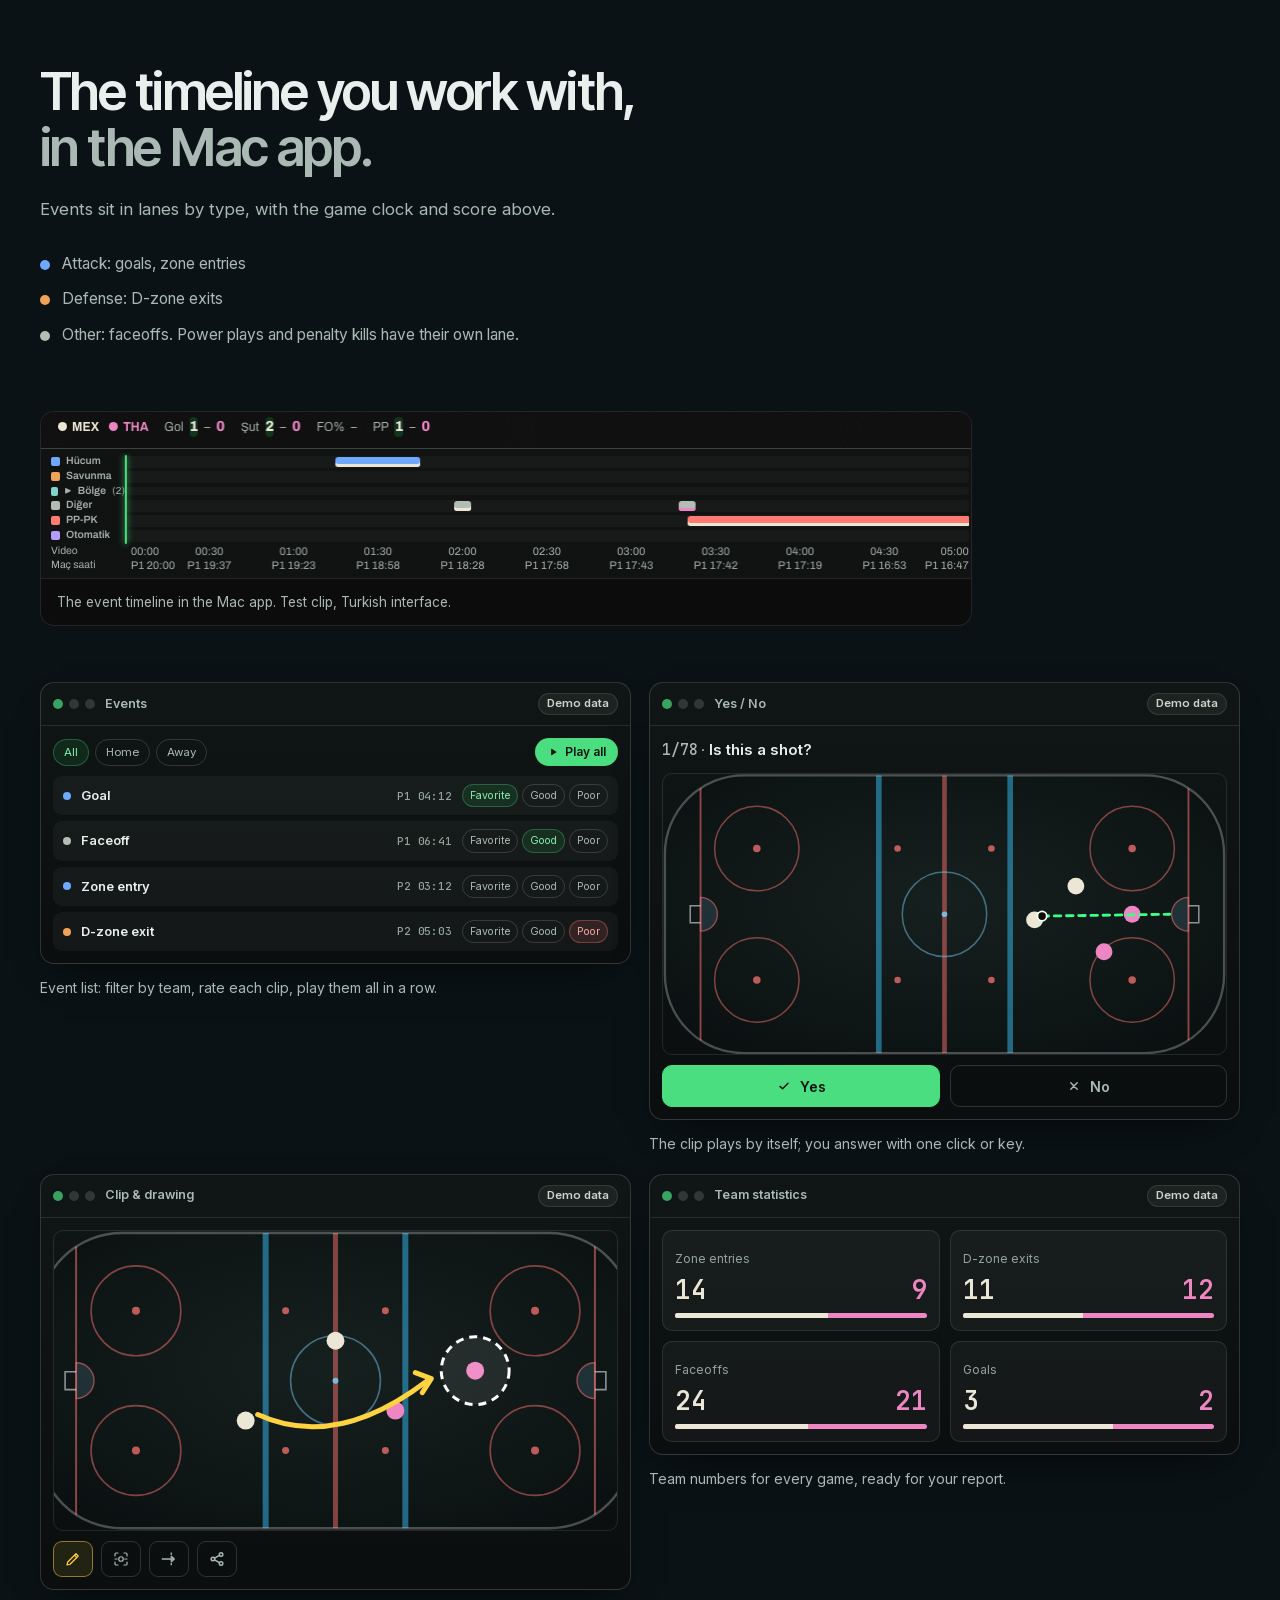
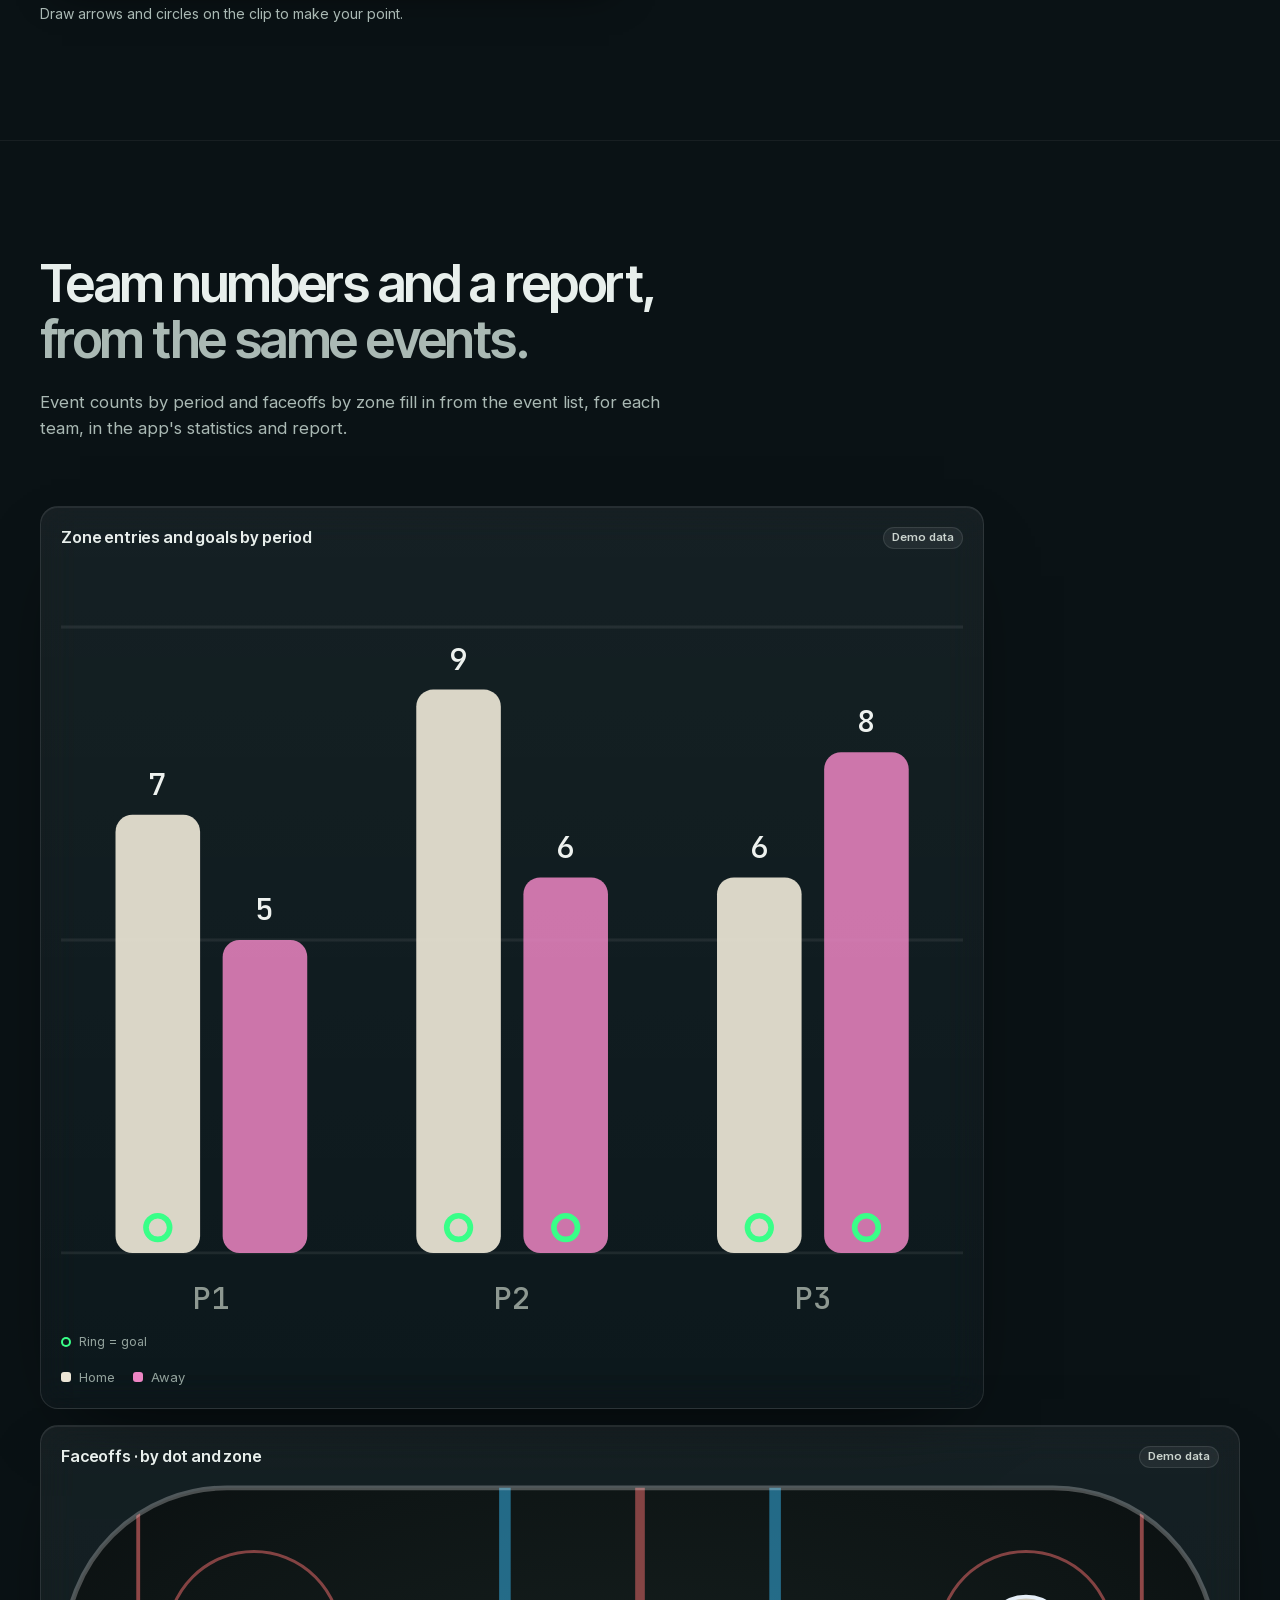
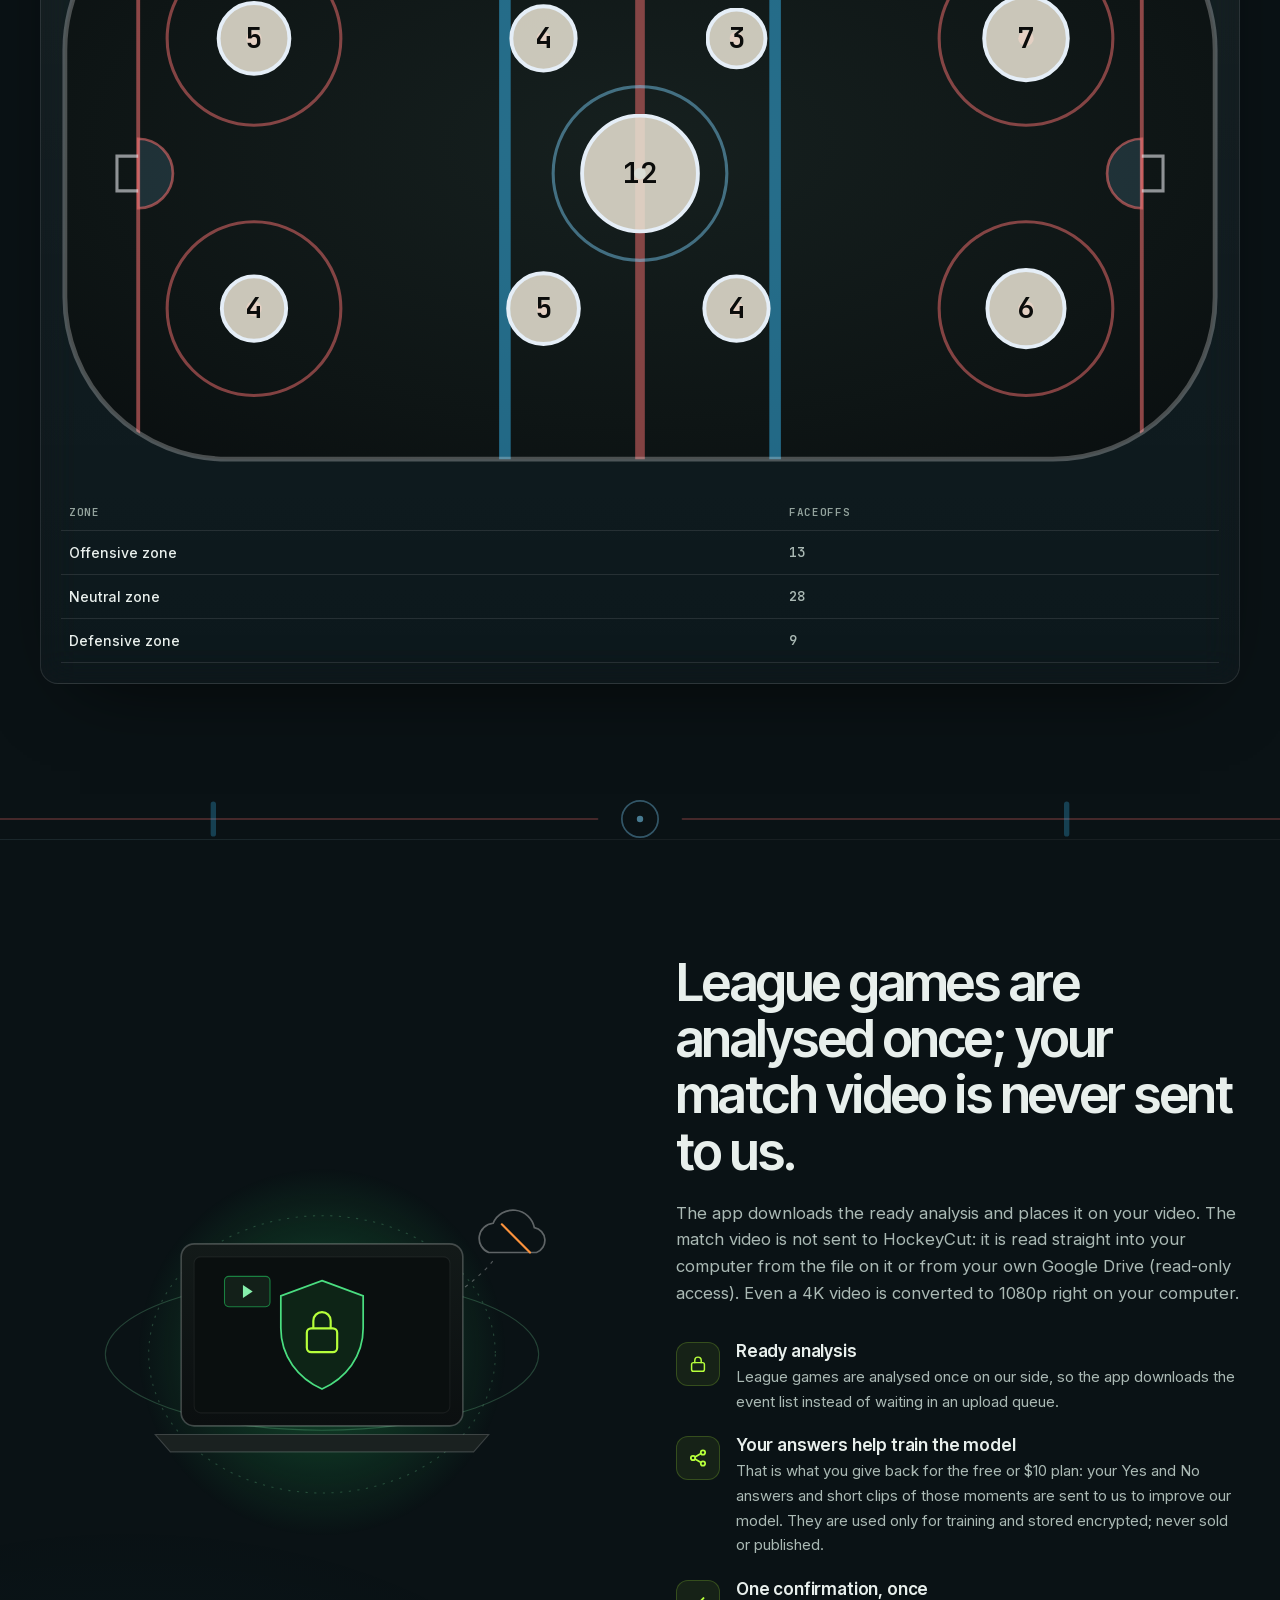
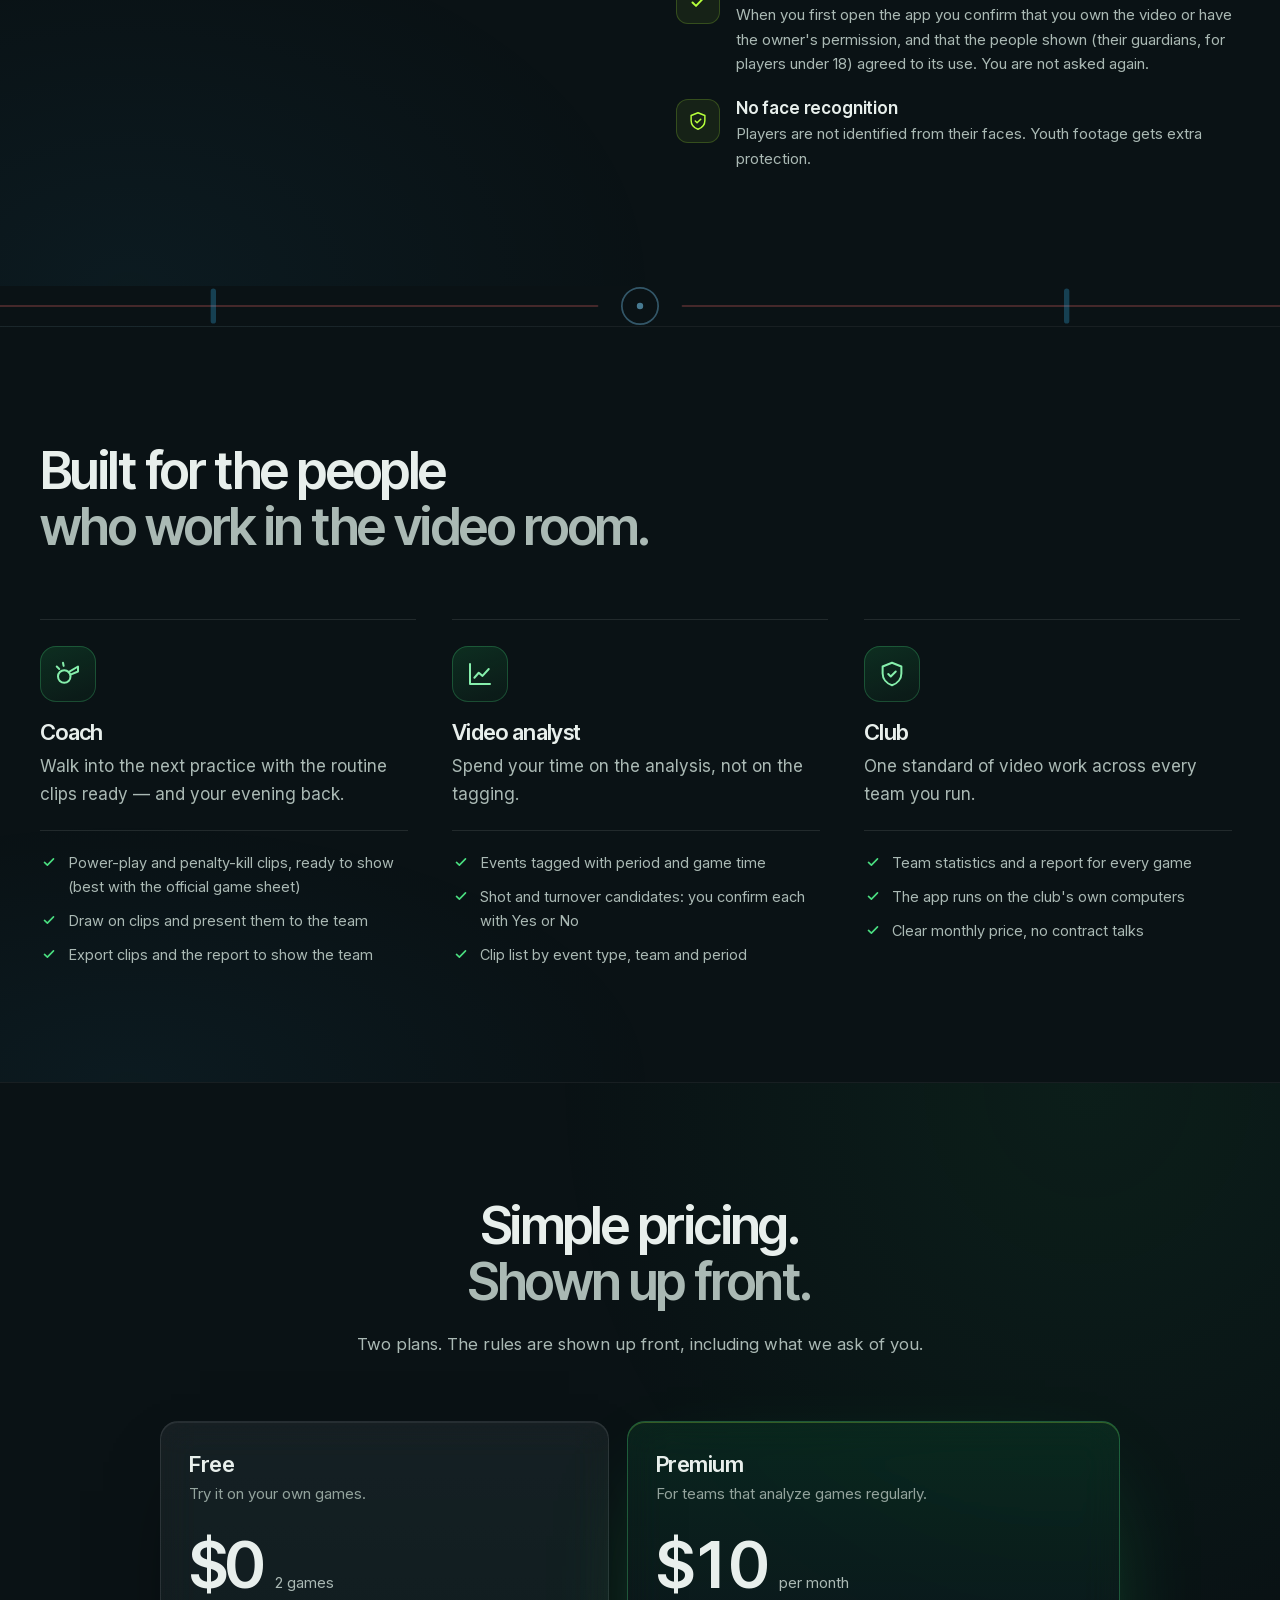
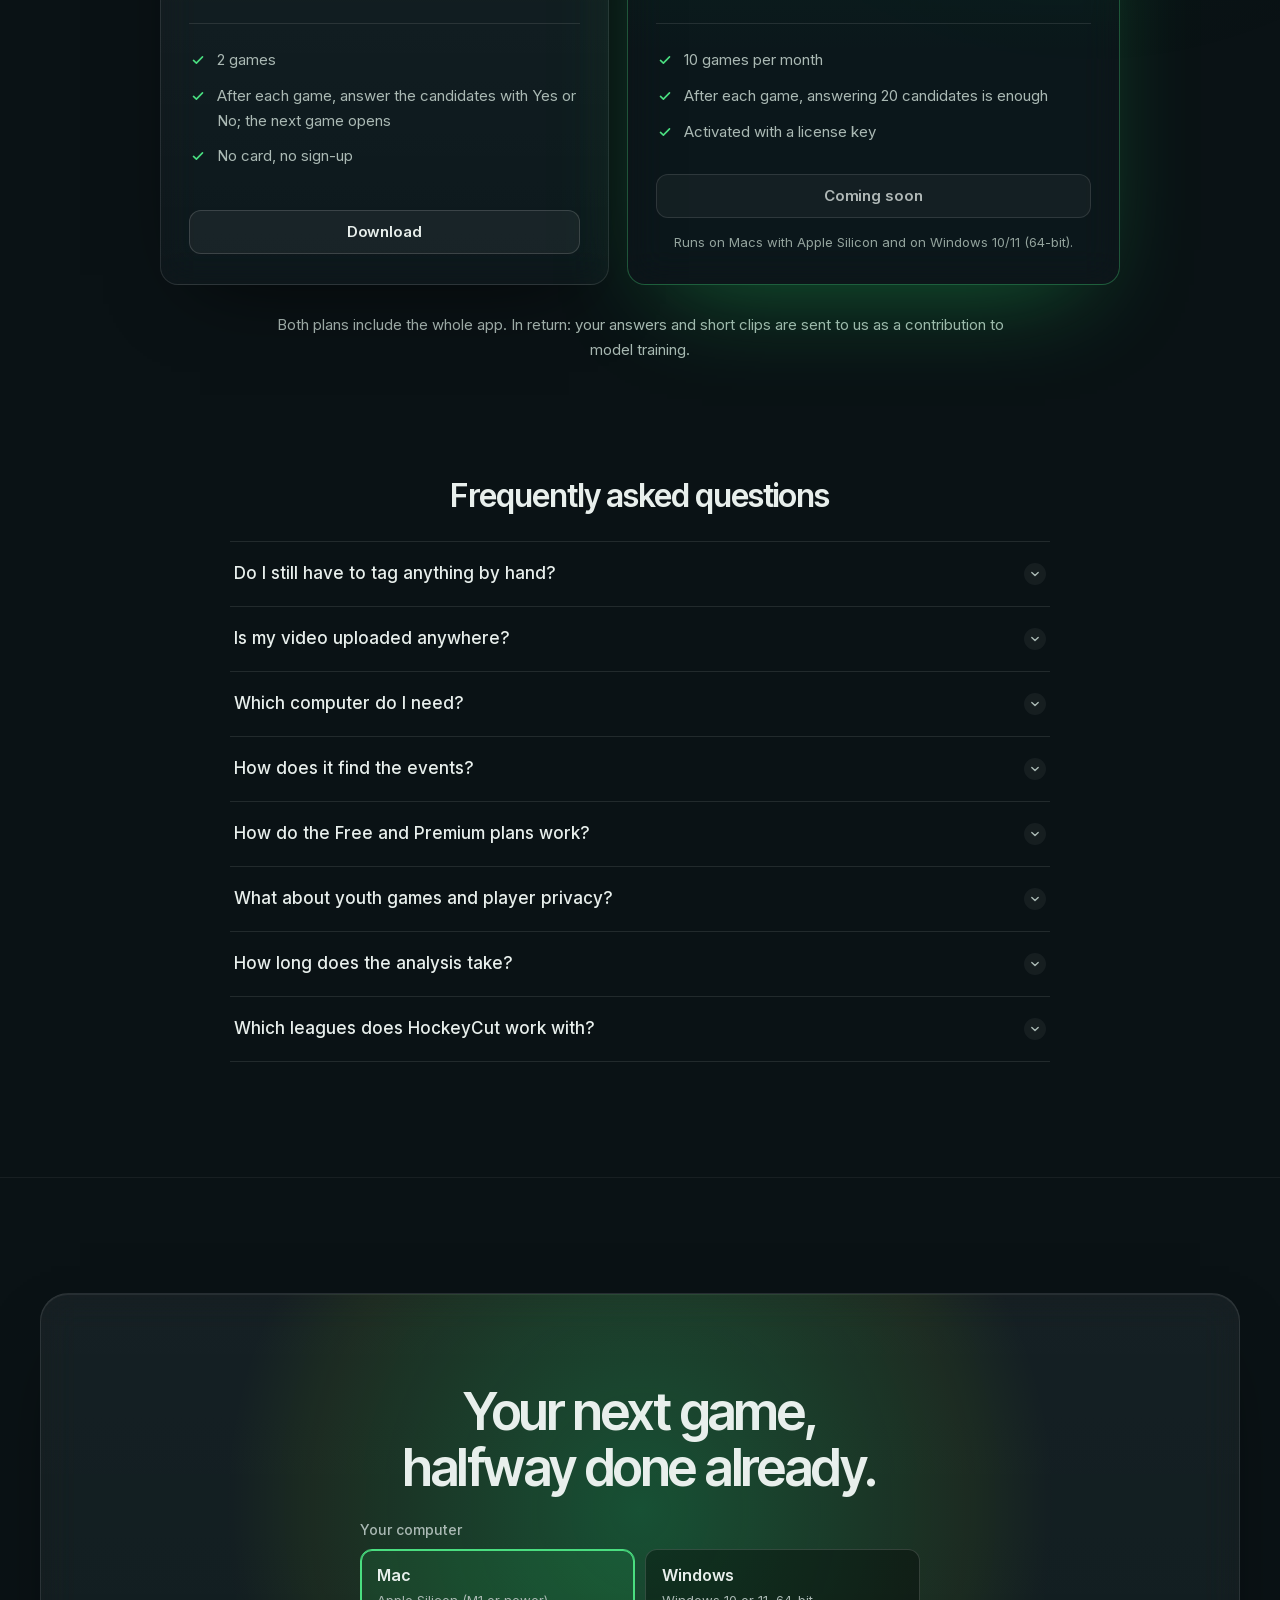
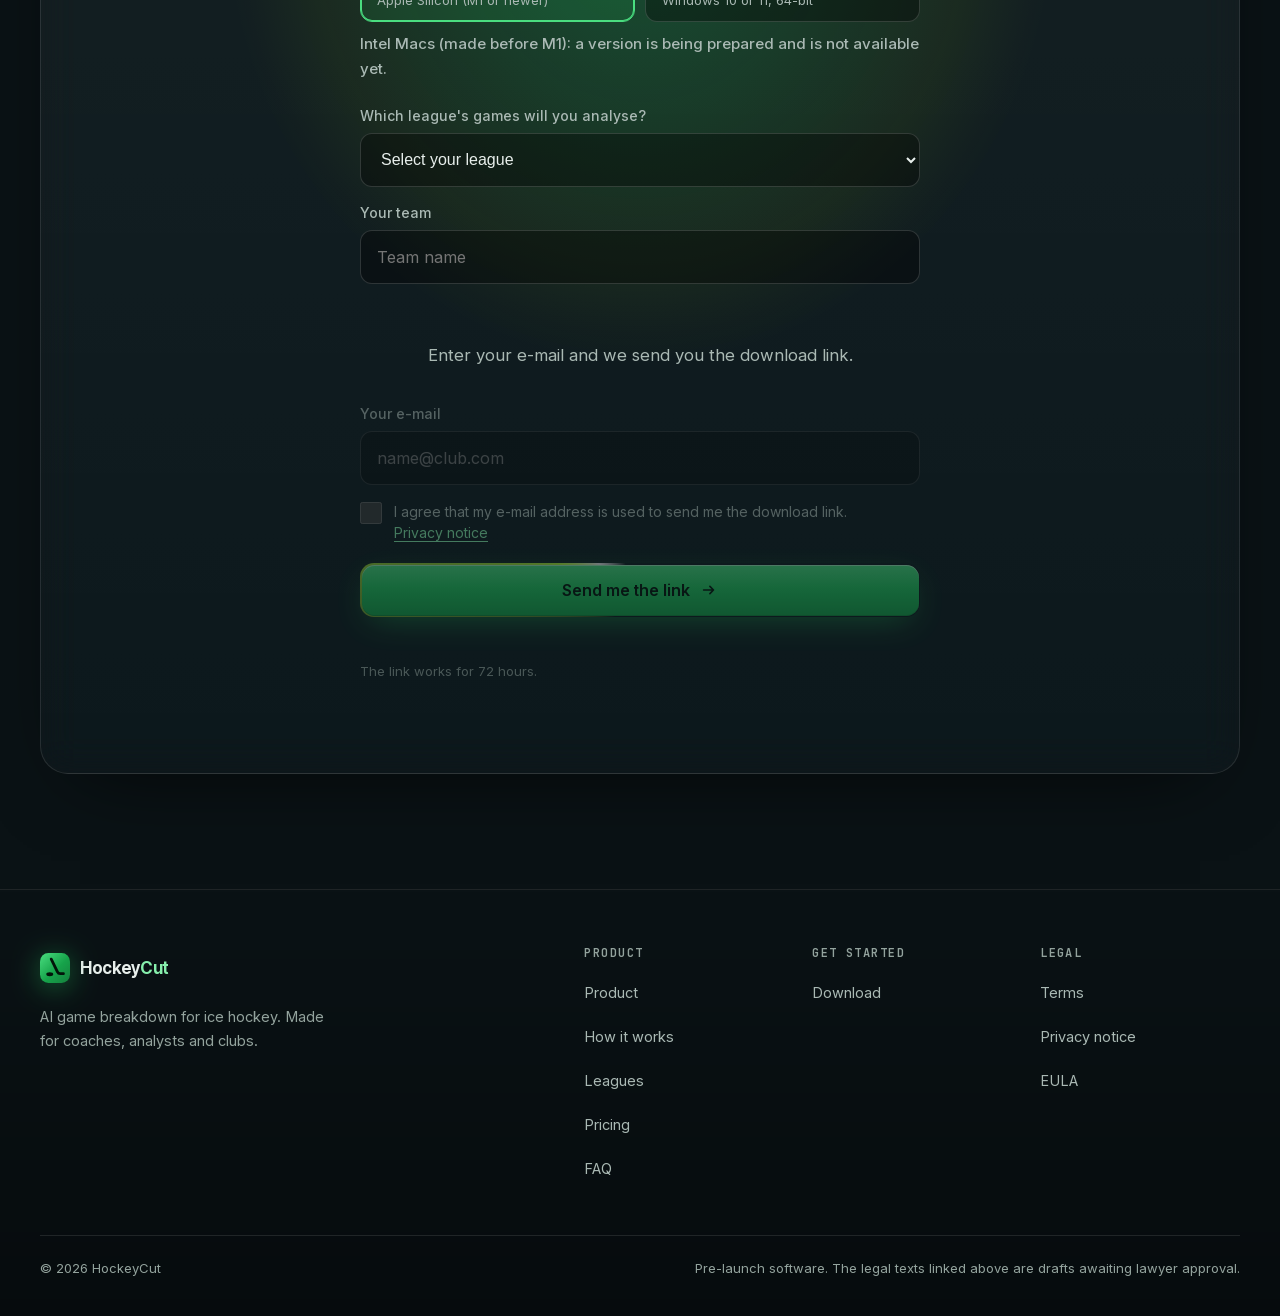
==== commit 4e887d64: "Site: Intel (M1 öncesi) Mac sürümü hazır olunca indirme metinleri Intel'i kapsasın - surum.json'da m" ====
--- a/index.html
+++ b/index.html
@@ -558,7 +558,7 @@
         </div>
         <p class="dl-msg note dl-plat-not" id="dlPlatYok" data-i18n="dl.plat.winYok">The Windows version is not available yet. For now the download is for Mac only.</p>
         <p class="dl-msg note dl-plat-not" id="dlPlatUyari" data-i18n="dl.plat.winUyari">Windows may show a warning when you open the installer: click “More info”, then “Run anyway”.</p>
-        <!-- Intel (M1 öncesi) Mac: sürüm hazırlanırken dürüst not. surum.json'a "mac_intel": {"son","adres"} eklenince js/indir.js html'e .intel-hazir sınıfı koyar ve bu not kalkar (macS etiketini o zaman elle güncelle). -->
+        <!-- Intel (M1 öncesi) Mac: sürüm hazırlanırken dürüst not. surum.json'a "mac_intel": {"son","adres"} eklenince js/indir.js html'e .intel-hazir sınıfı koyar; Mac alt yazısı (macS → macSI) ve bu not (macIntel → macIntelOk: "e-postada iki düğme var" + hafif sürüm sınırı) kendiliğinden değişir. -->
         <p class="dl-msg note dl-plat-not" id="dlPlatIntel" data-i18n="dl.plat.macIntel">Intel Macs (made before M1): a version is being prepared and is not available yet.</p>
       </div>
       <!-- KT-532: lig kapısı. Seçenekler #lgRows satırlarından js/lig.js ile üretilir (ikinci liste YOK). Seçim: listedeki lig → akış sürer; "listede yok" → form ve Premium/İndir kilitli. Kapalı kipte de görünür. -->
--- a/css/site.css
+++ b/css/site.css
@@ -723,6 +723,6 @@
 .dl-plat-not{display:none}
 .plat-yok #dlPlatYok,.plat-win #dlPlatUyari{display:block}
 .plat-mac #dlPlatIntel{display:block}
-.intel-hazir #dlPlatIntel{display:none}
+/* intel-hazir: js/indir.js aynı nota yeni metni (dl.plat.macIntelOk) koyar; not görünür kalır */
 .plat-yok #dlLigBox,.plat-yok #dlSub,.plat-yok #dlForm{display:none}
 @media (max-width:400px){.dl-plat-b{padding:10px 12px}.dl-plat-b small{font-size:12.5px}}
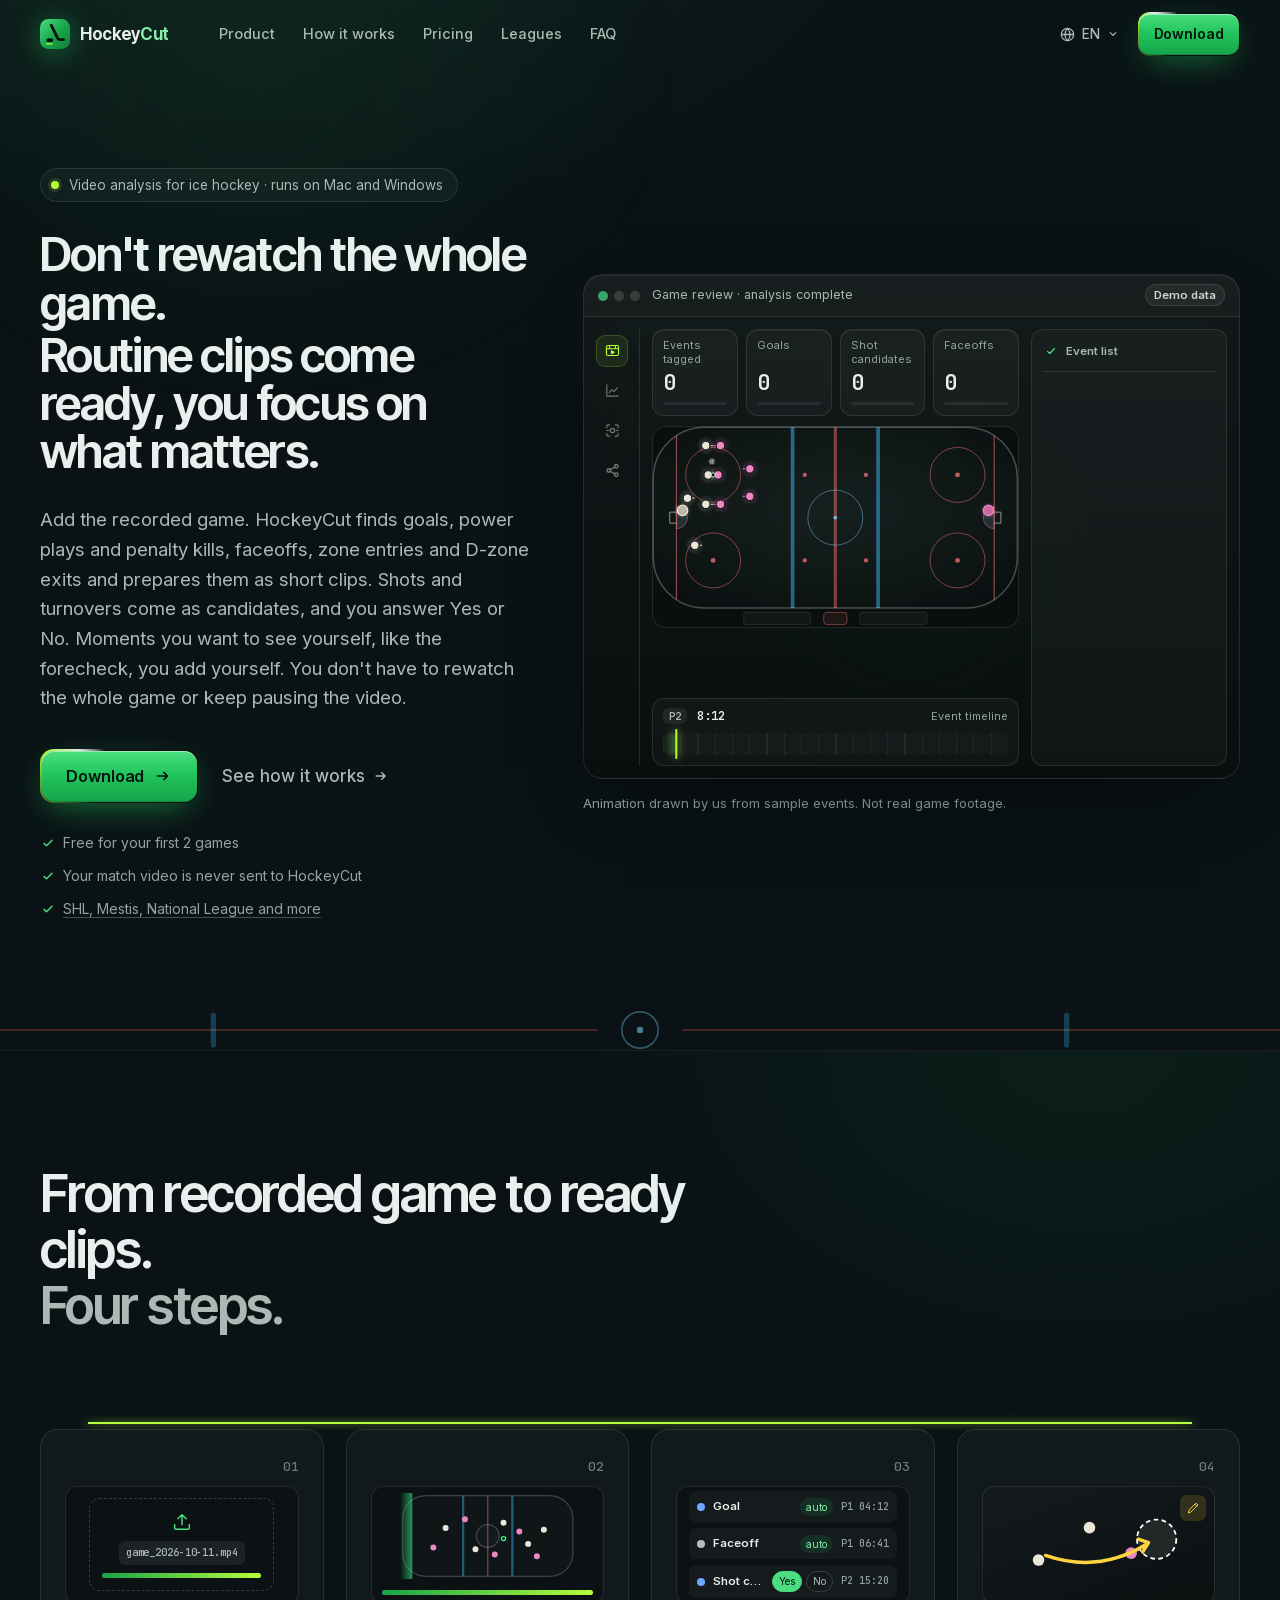
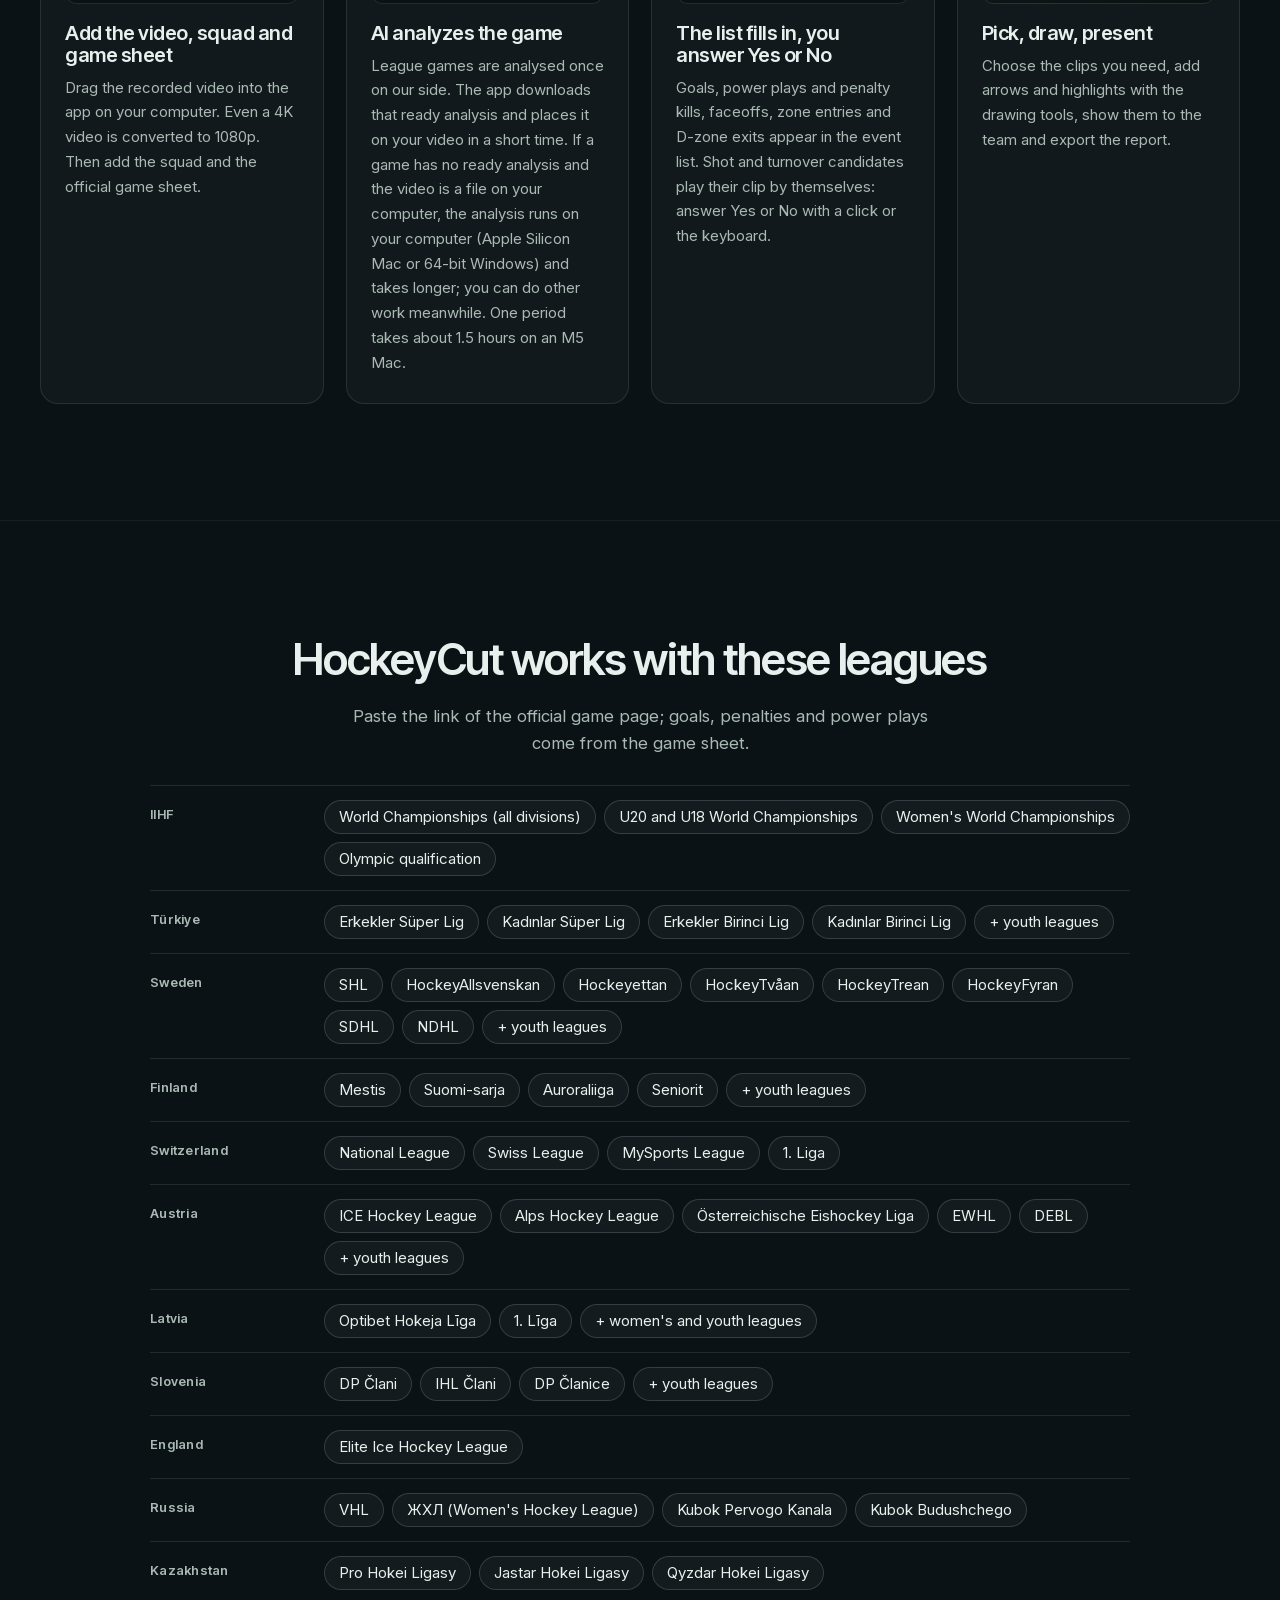
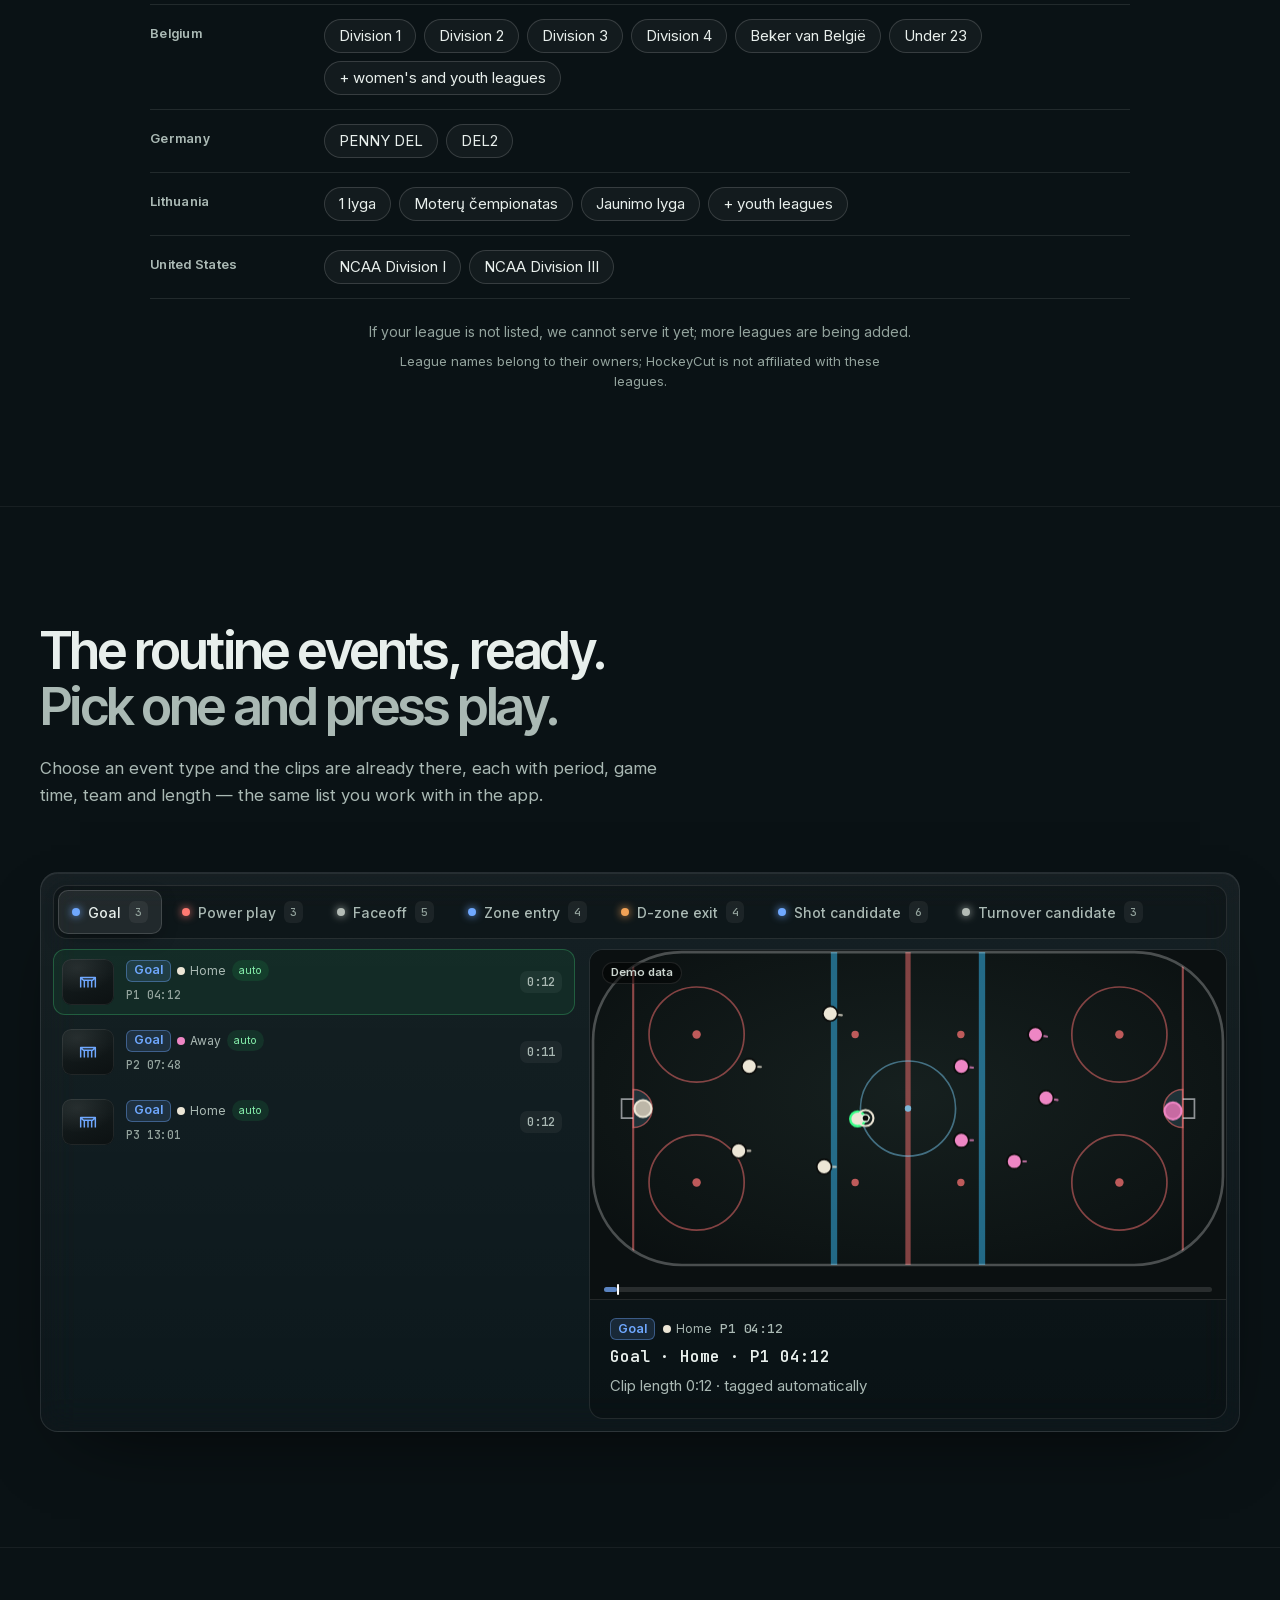
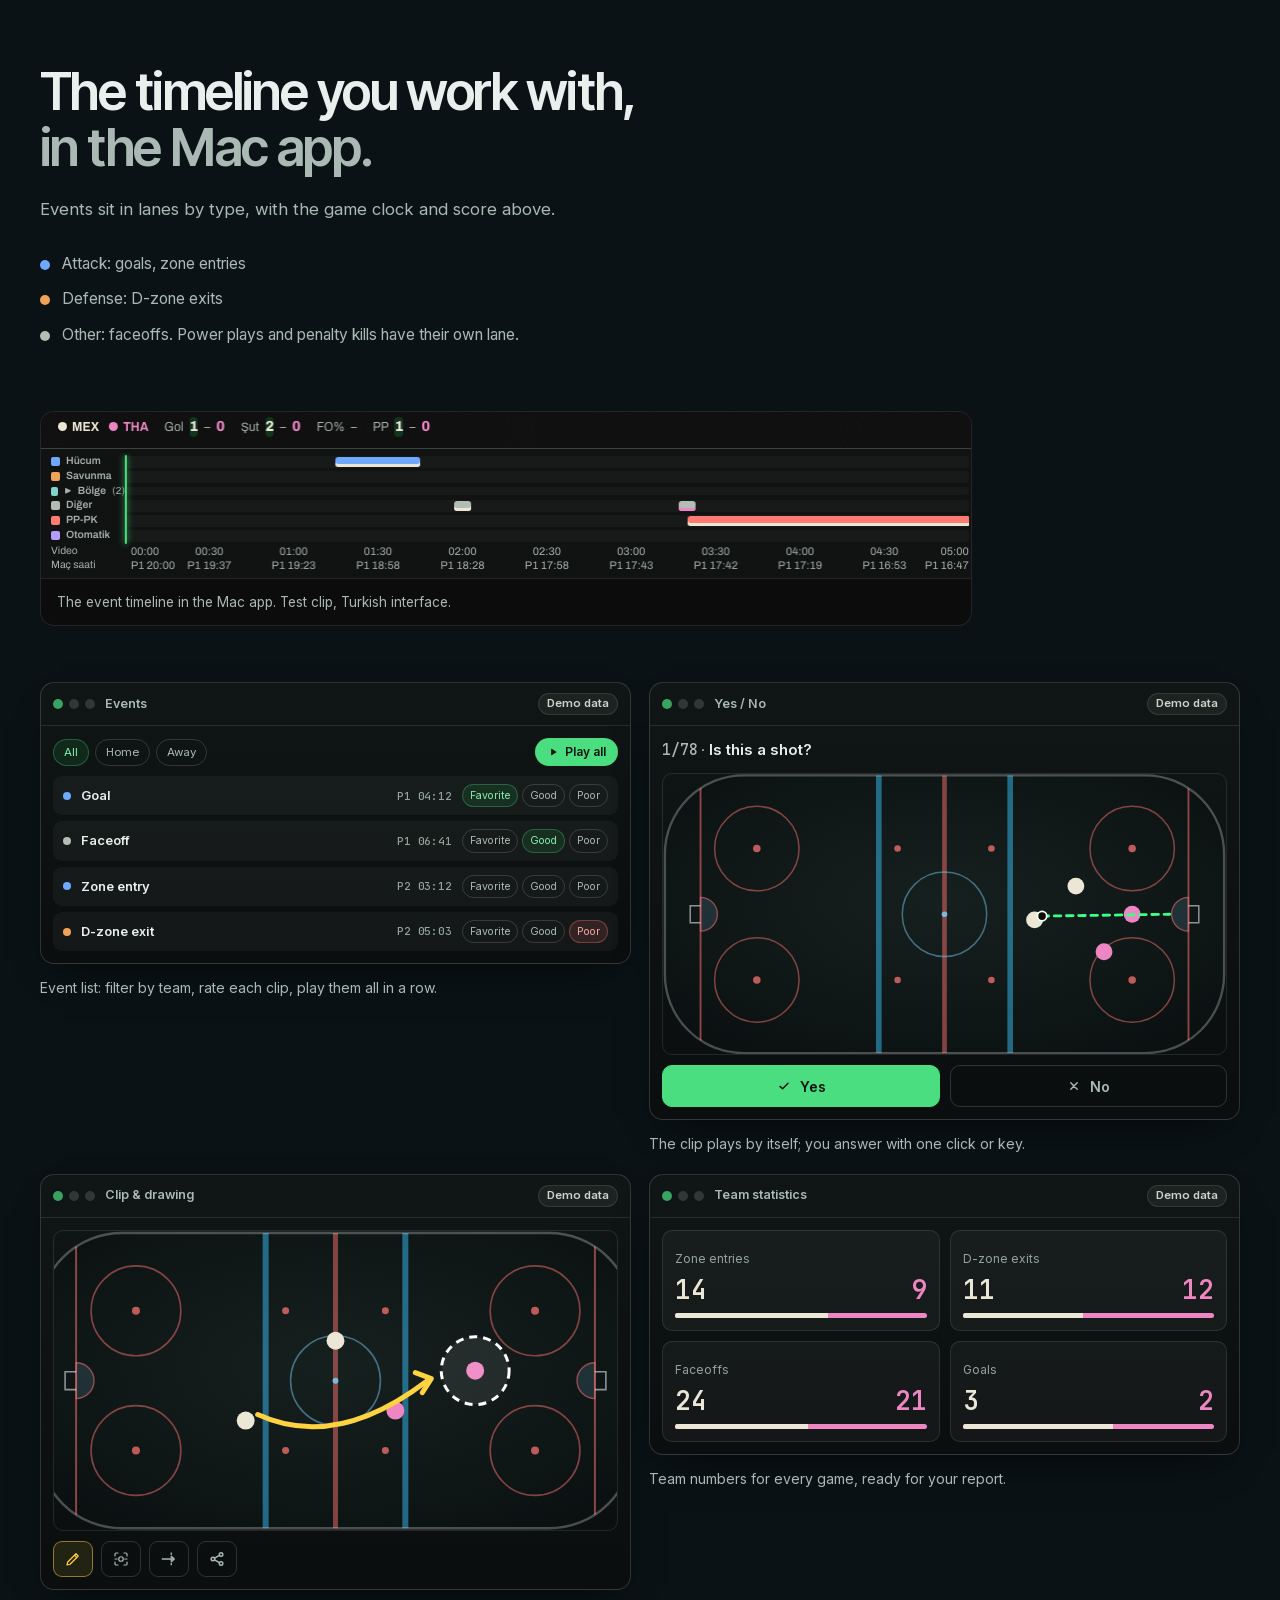
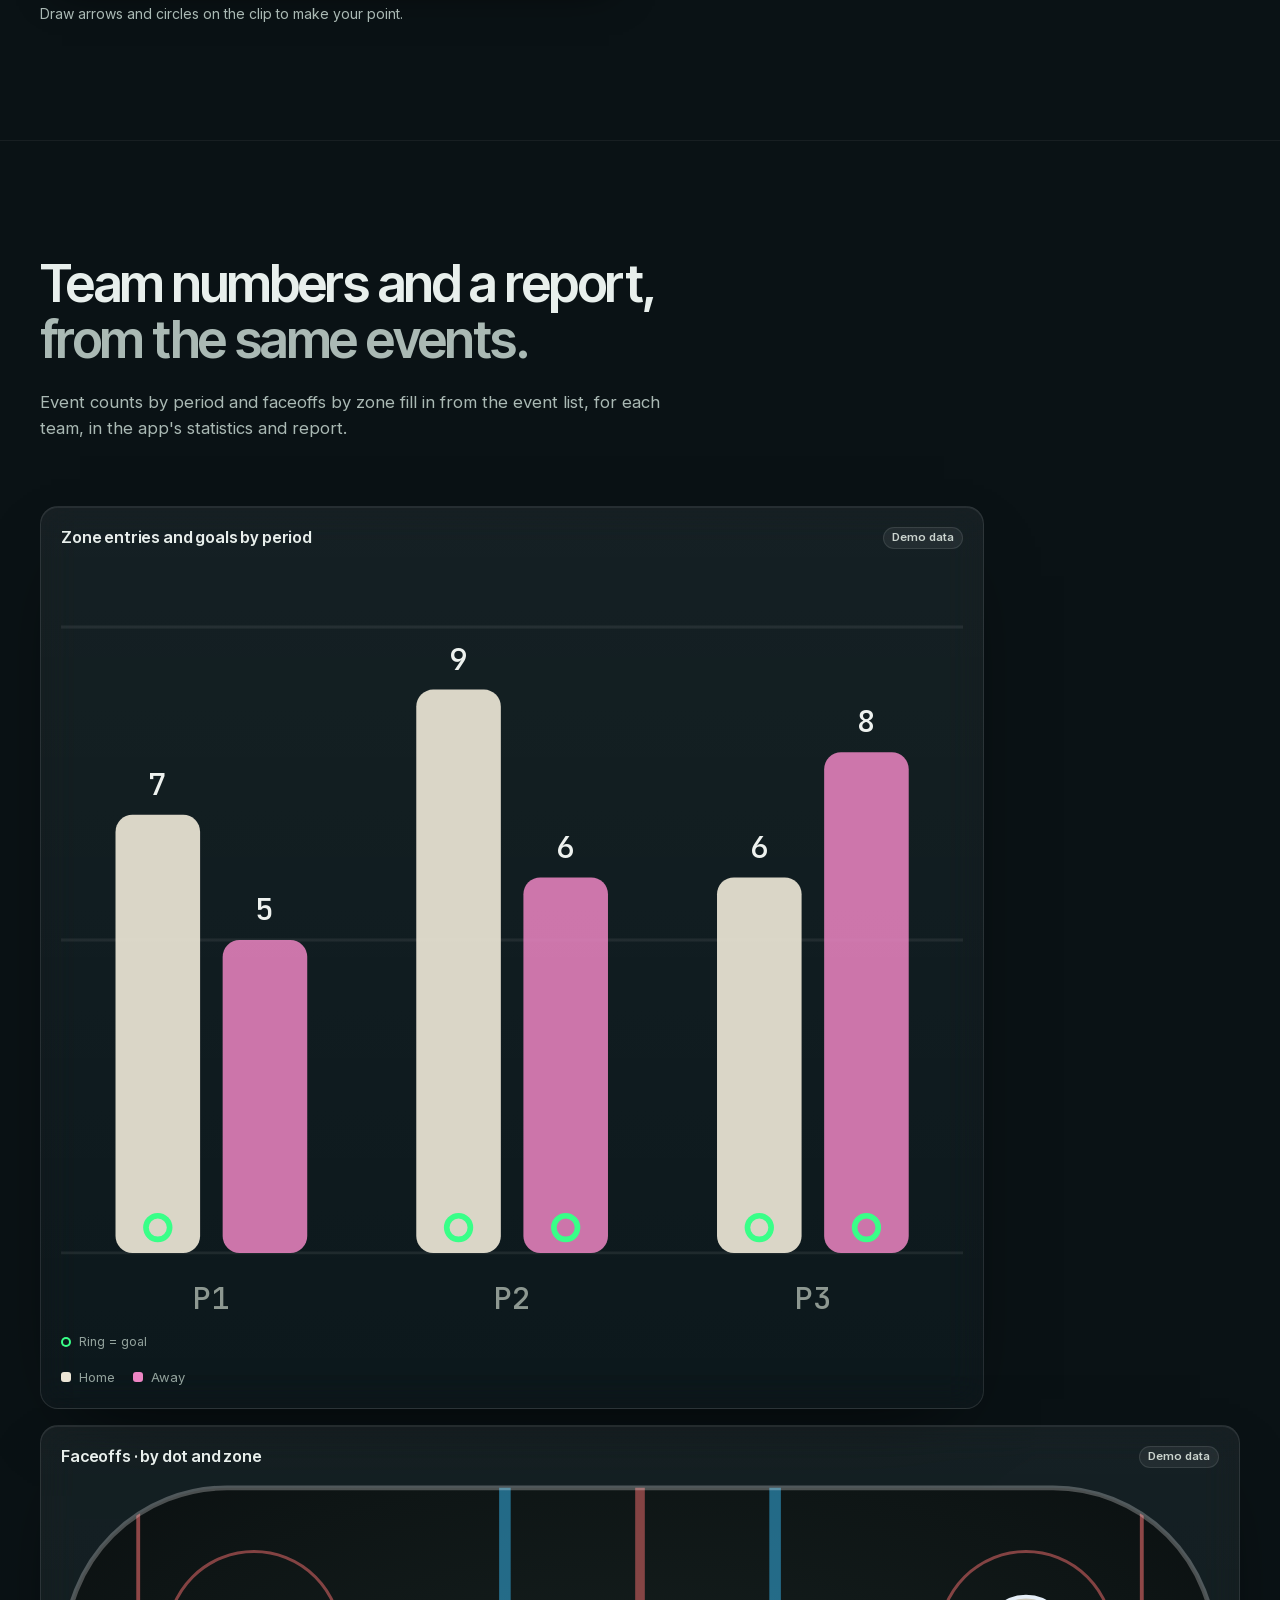
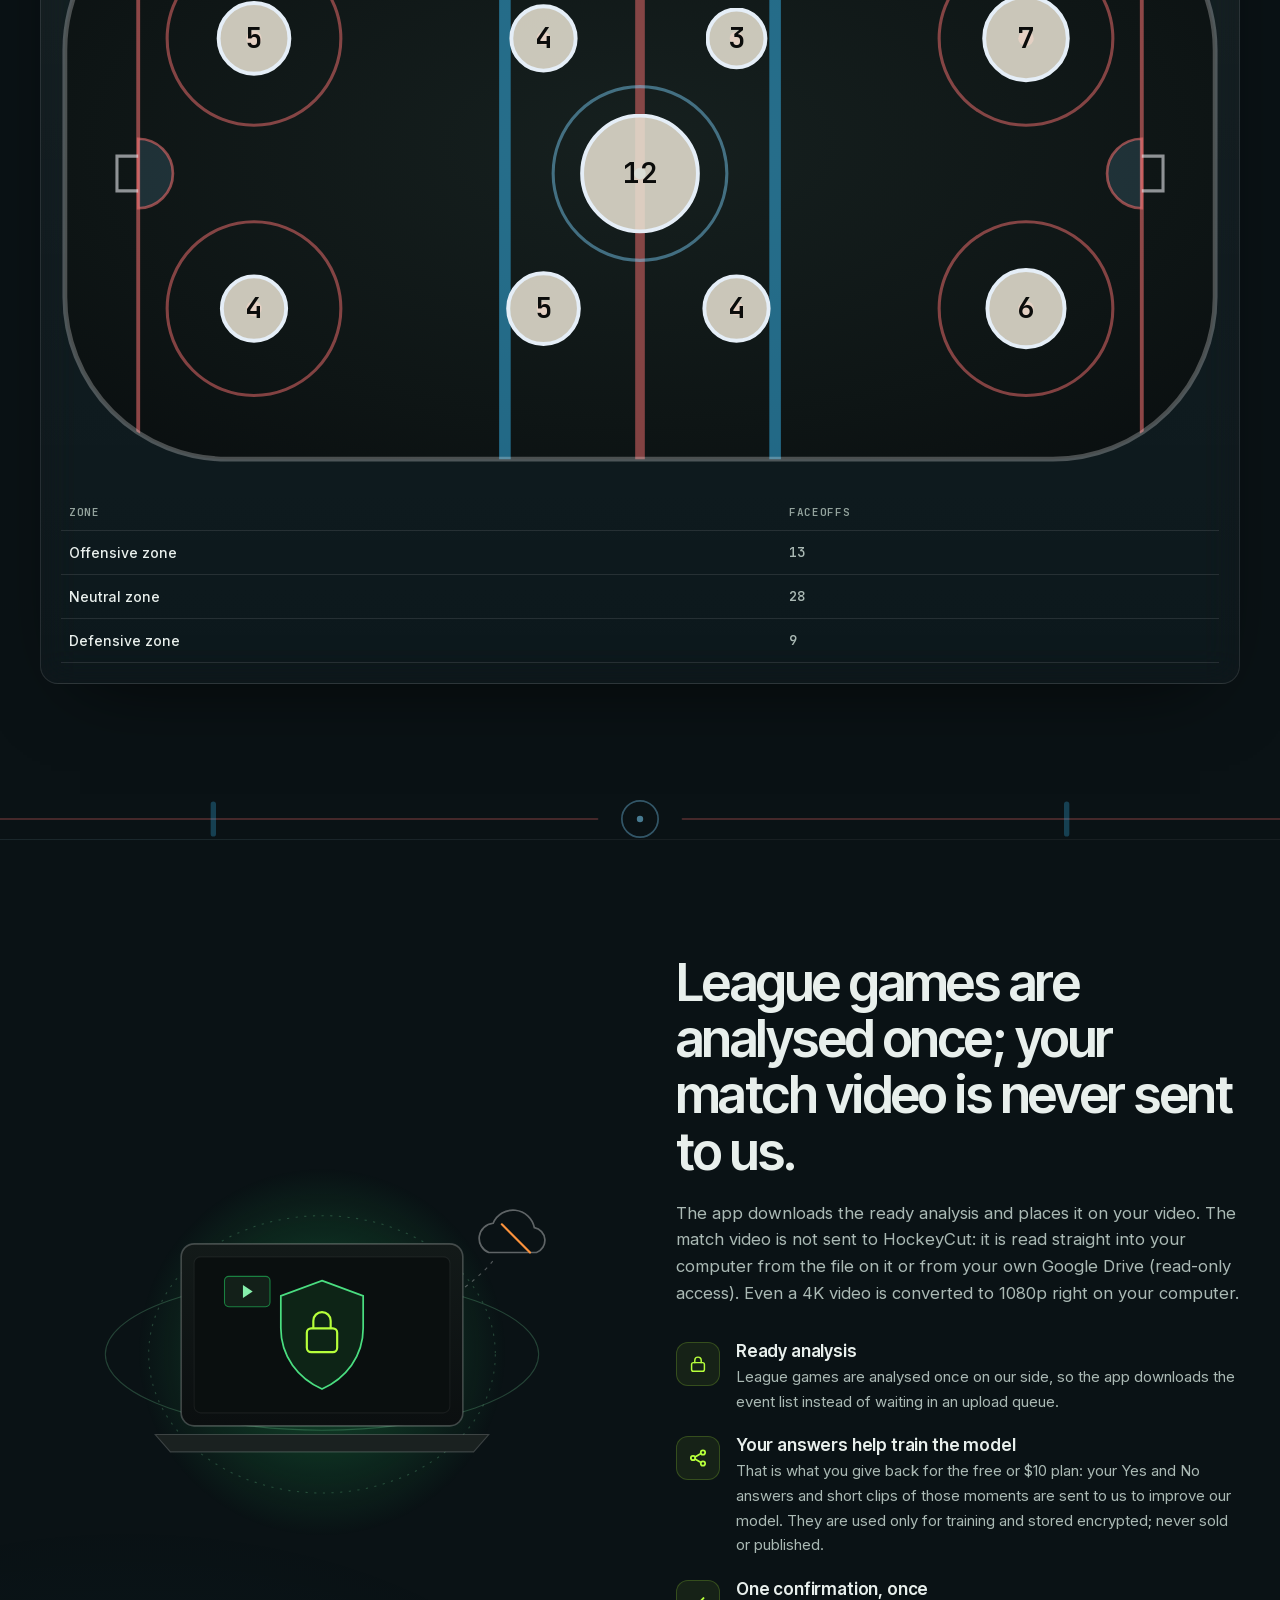
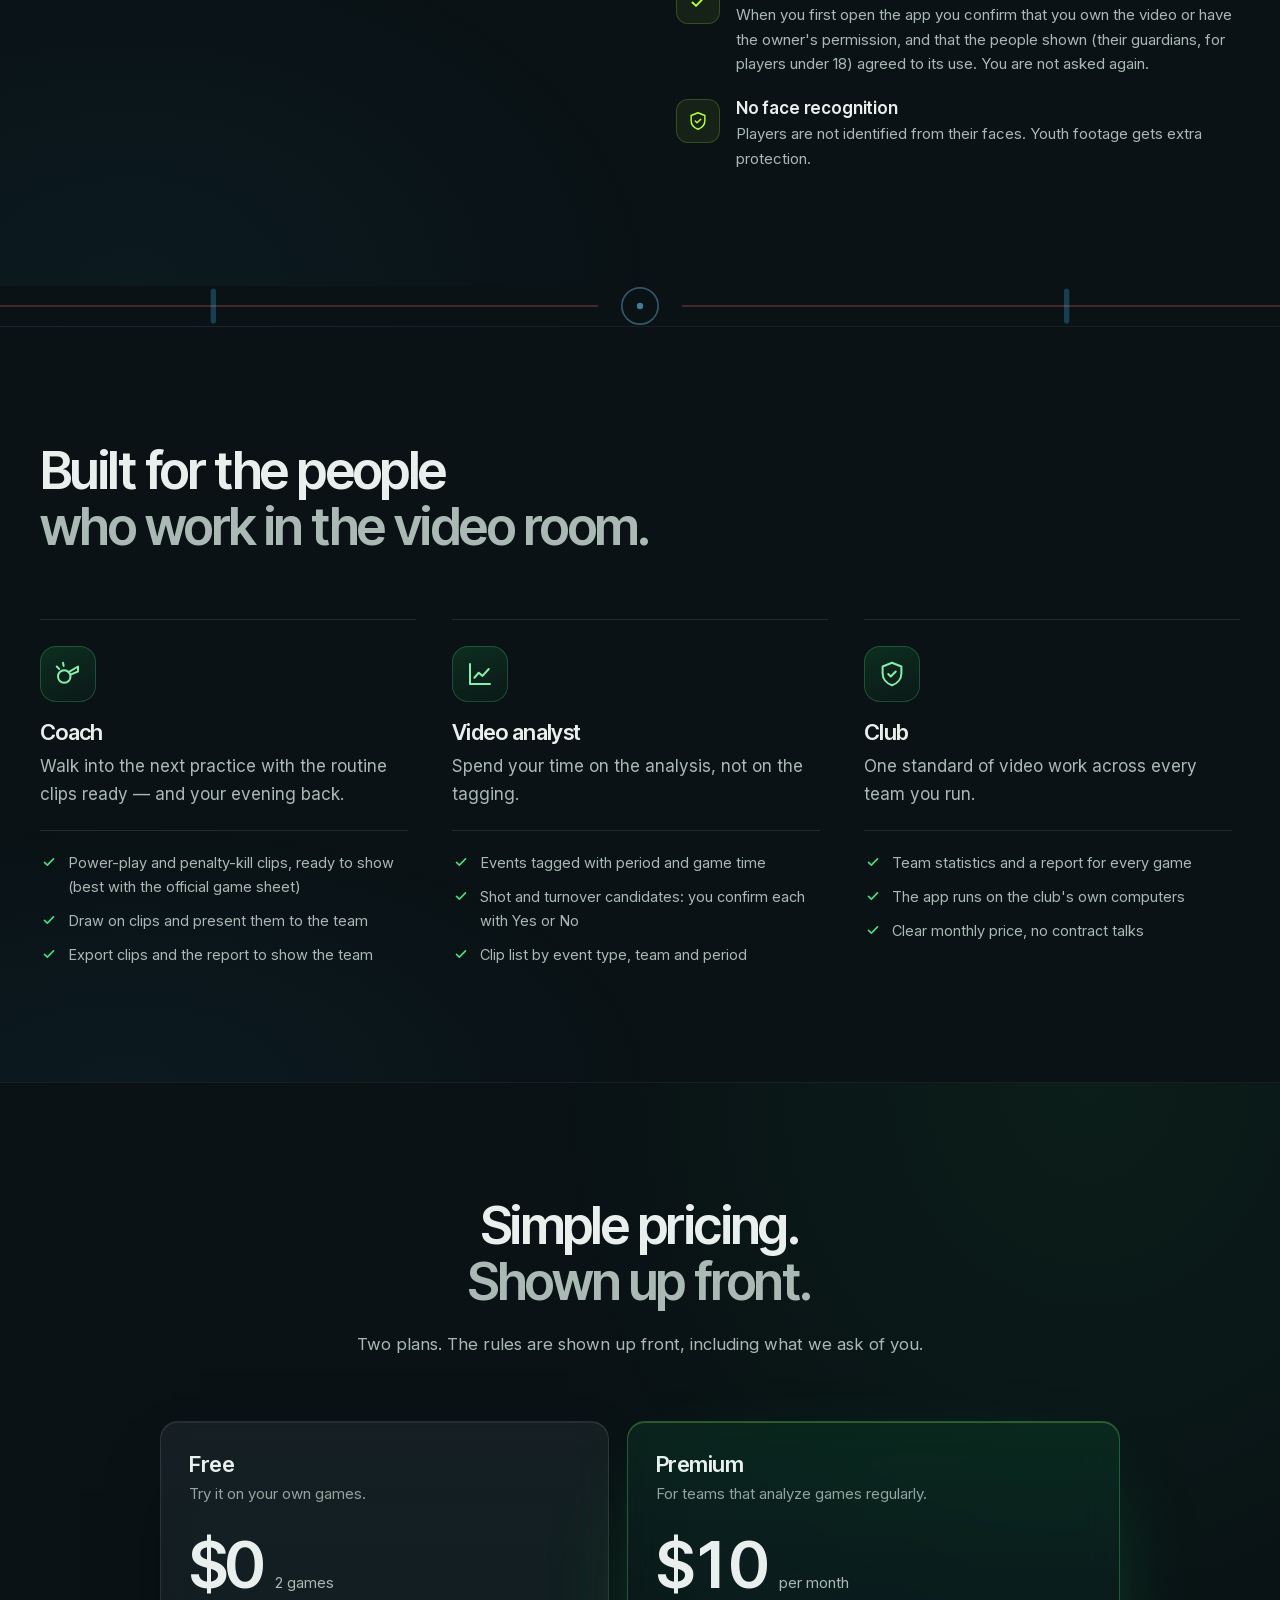
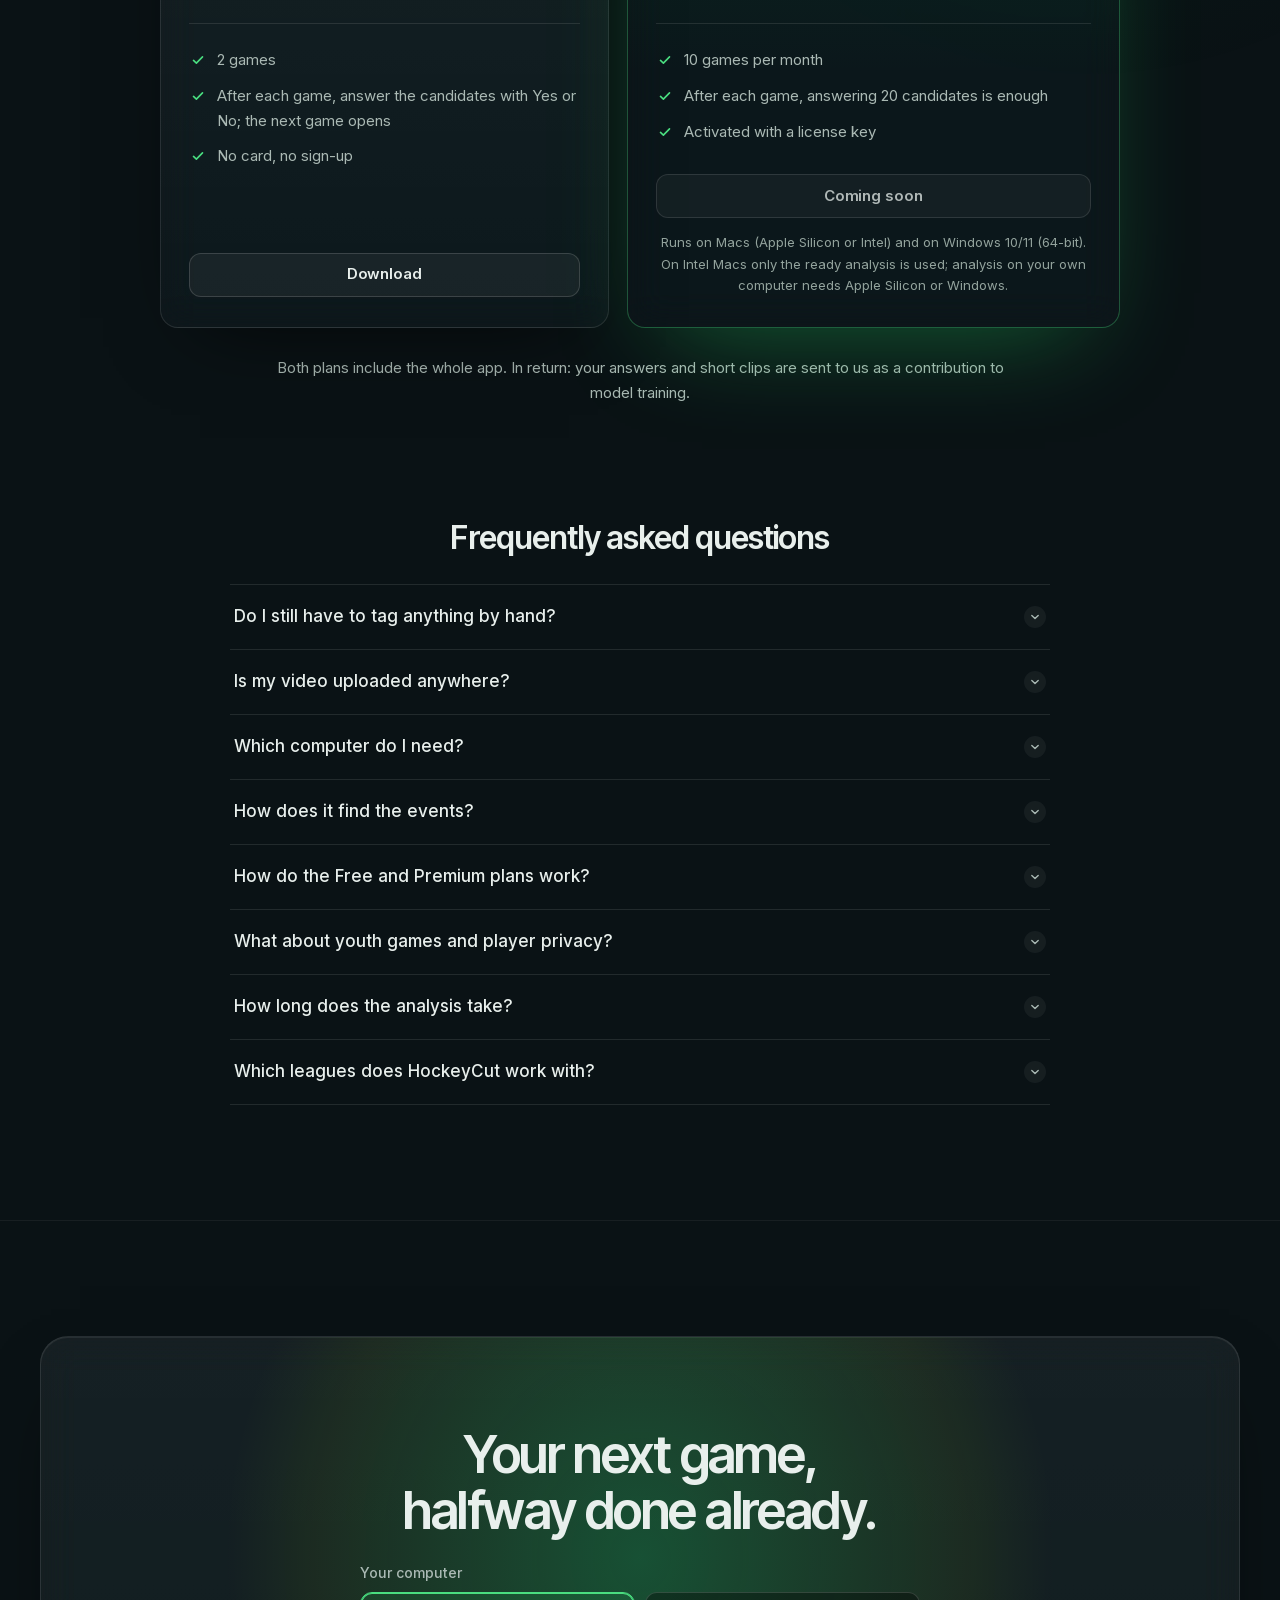
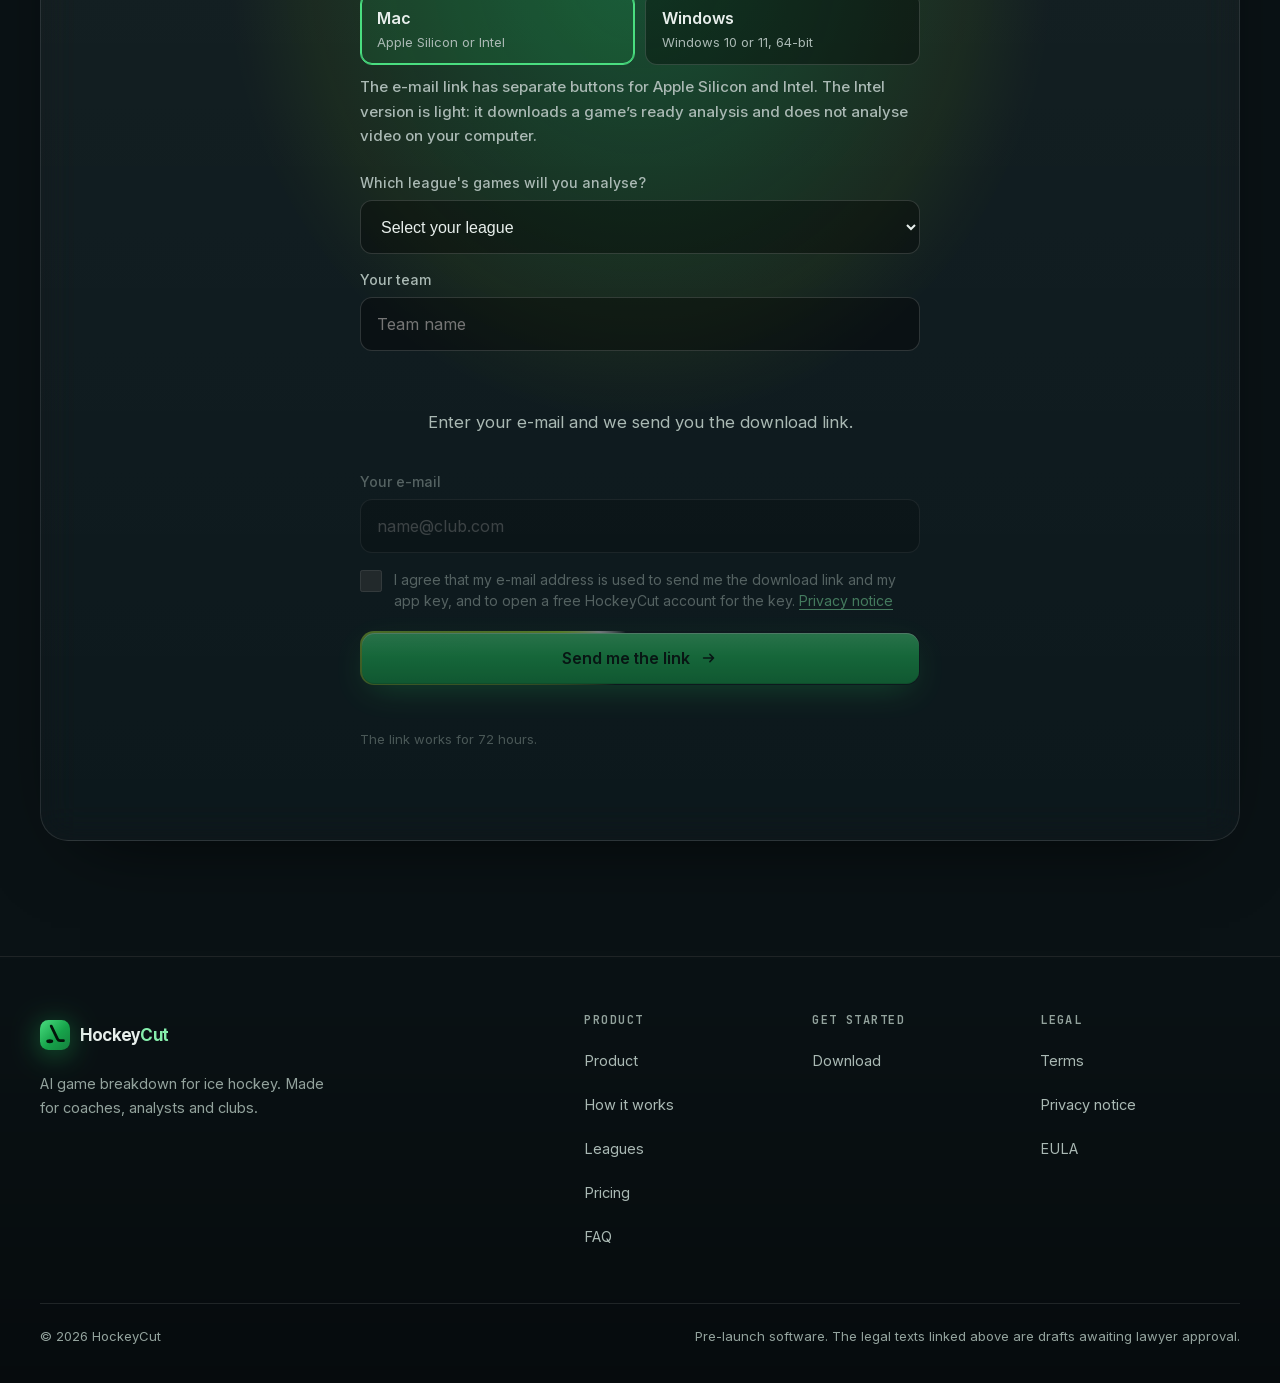
==== commit d2c0321b: "Yasal + indirme formu: uygulama anahtarı ve ücretsiz dönem (onay metni 16 dil) İndirme isteğiyle art" ====
--- a/index.html
+++ b/index.html
@@ -585,7 +585,7 @@
         </div>
         <div class="dl-consent">
           <input id="dlRiza" name="riza" type="checkbox" required aria-describedby="dlMsg">
-          <span><label for="dlRiza" data-i18n="dl.riza">I agree that my e-mail address is used to send me the download link.</label> <a id="dlNotice" href="yasal/en/privacy.html" data-tr="yasal/aydinlatma.html" data-i18n="dl.notice">Privacy notice</a></span>
+          <span><label for="dlRiza" data-i18n="dl.riza">I agree that my e-mail address is used to send me the download link and my app key, and to open a free HockeyCut account for the key.</label> <a id="dlNotice" href="yasal/en/privacy.html" data-tr="yasal/aydinlatma.html" data-i18n="dl.notice">Privacy notice</a></span>
         </div>
         <button class="btn btn-primary btn-lg" type="submit" id="dlBtn"><span data-i18n="dl.btn">Send me the link</span><svg aria-hidden="true"><use href="#i-arrow"/></svg></button>
         <p class="dl-msg" id="dlMsg" role="status" aria-live="polite"></p>
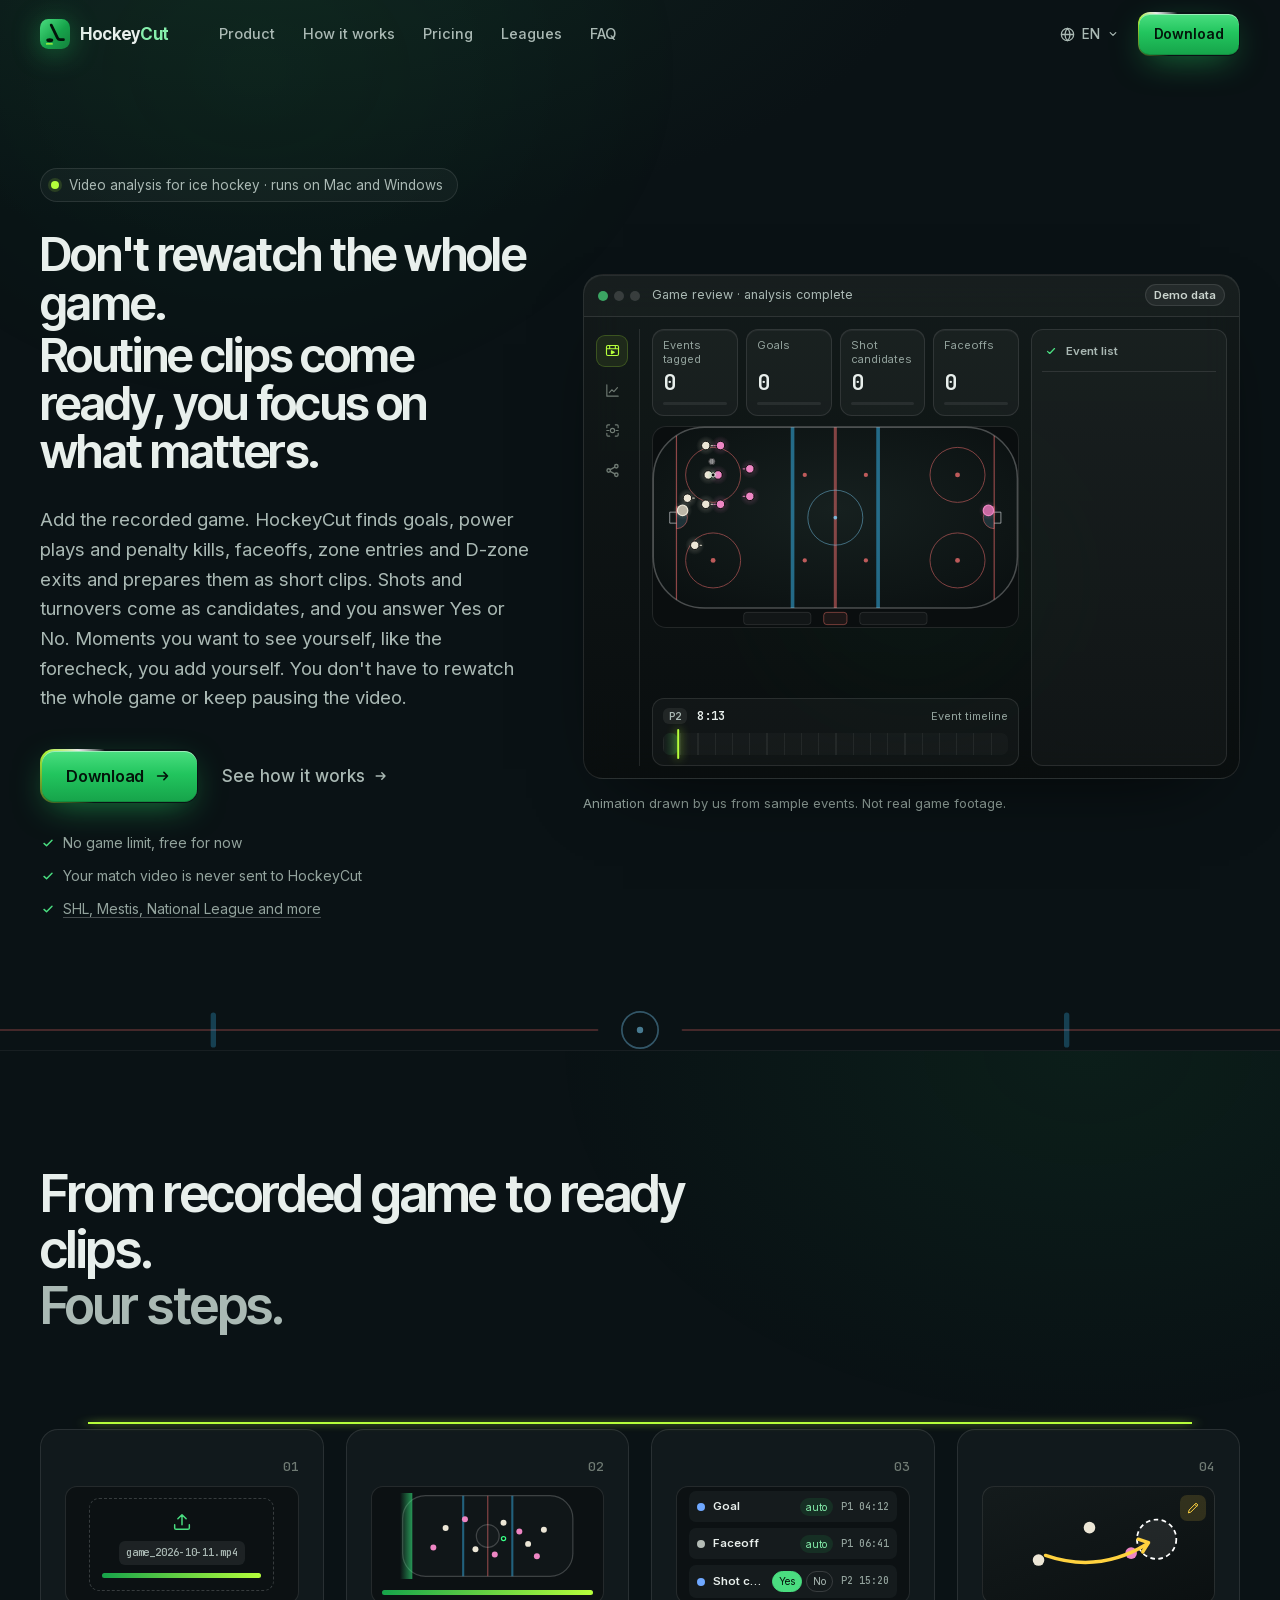
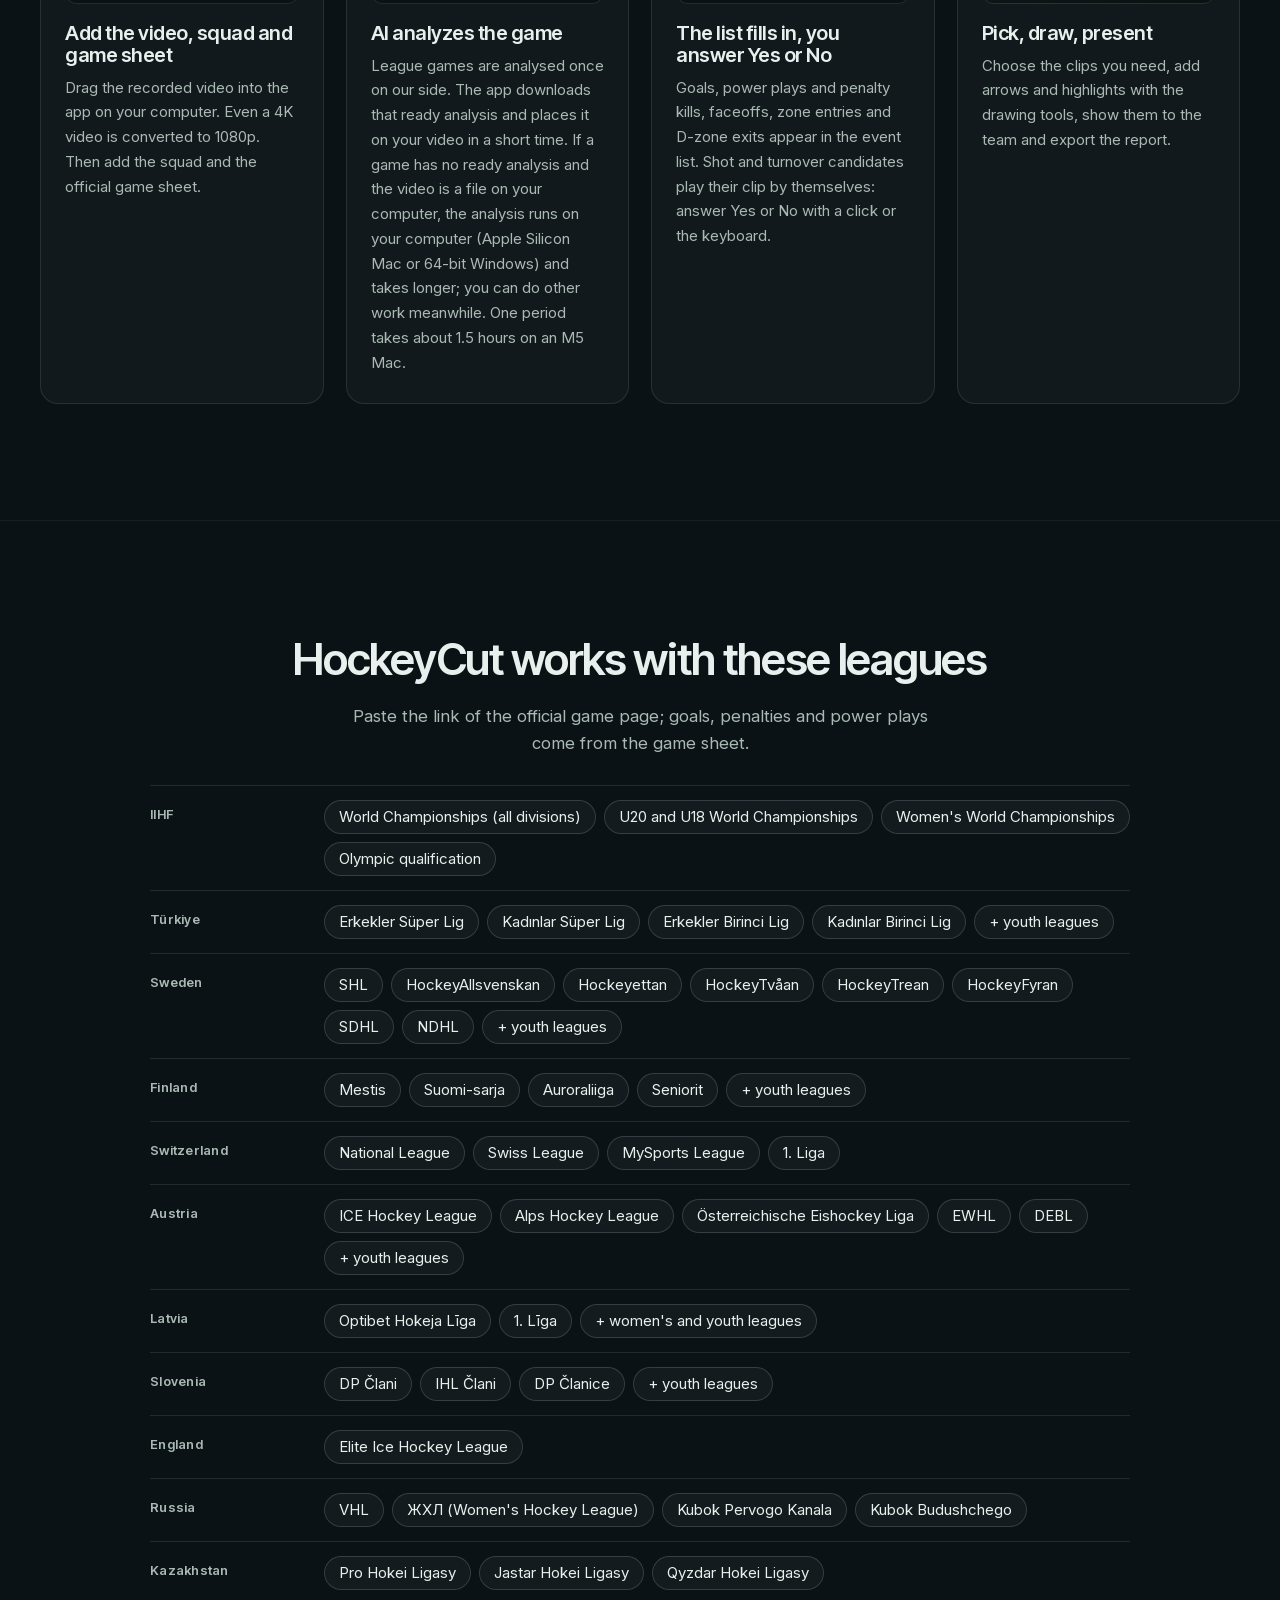
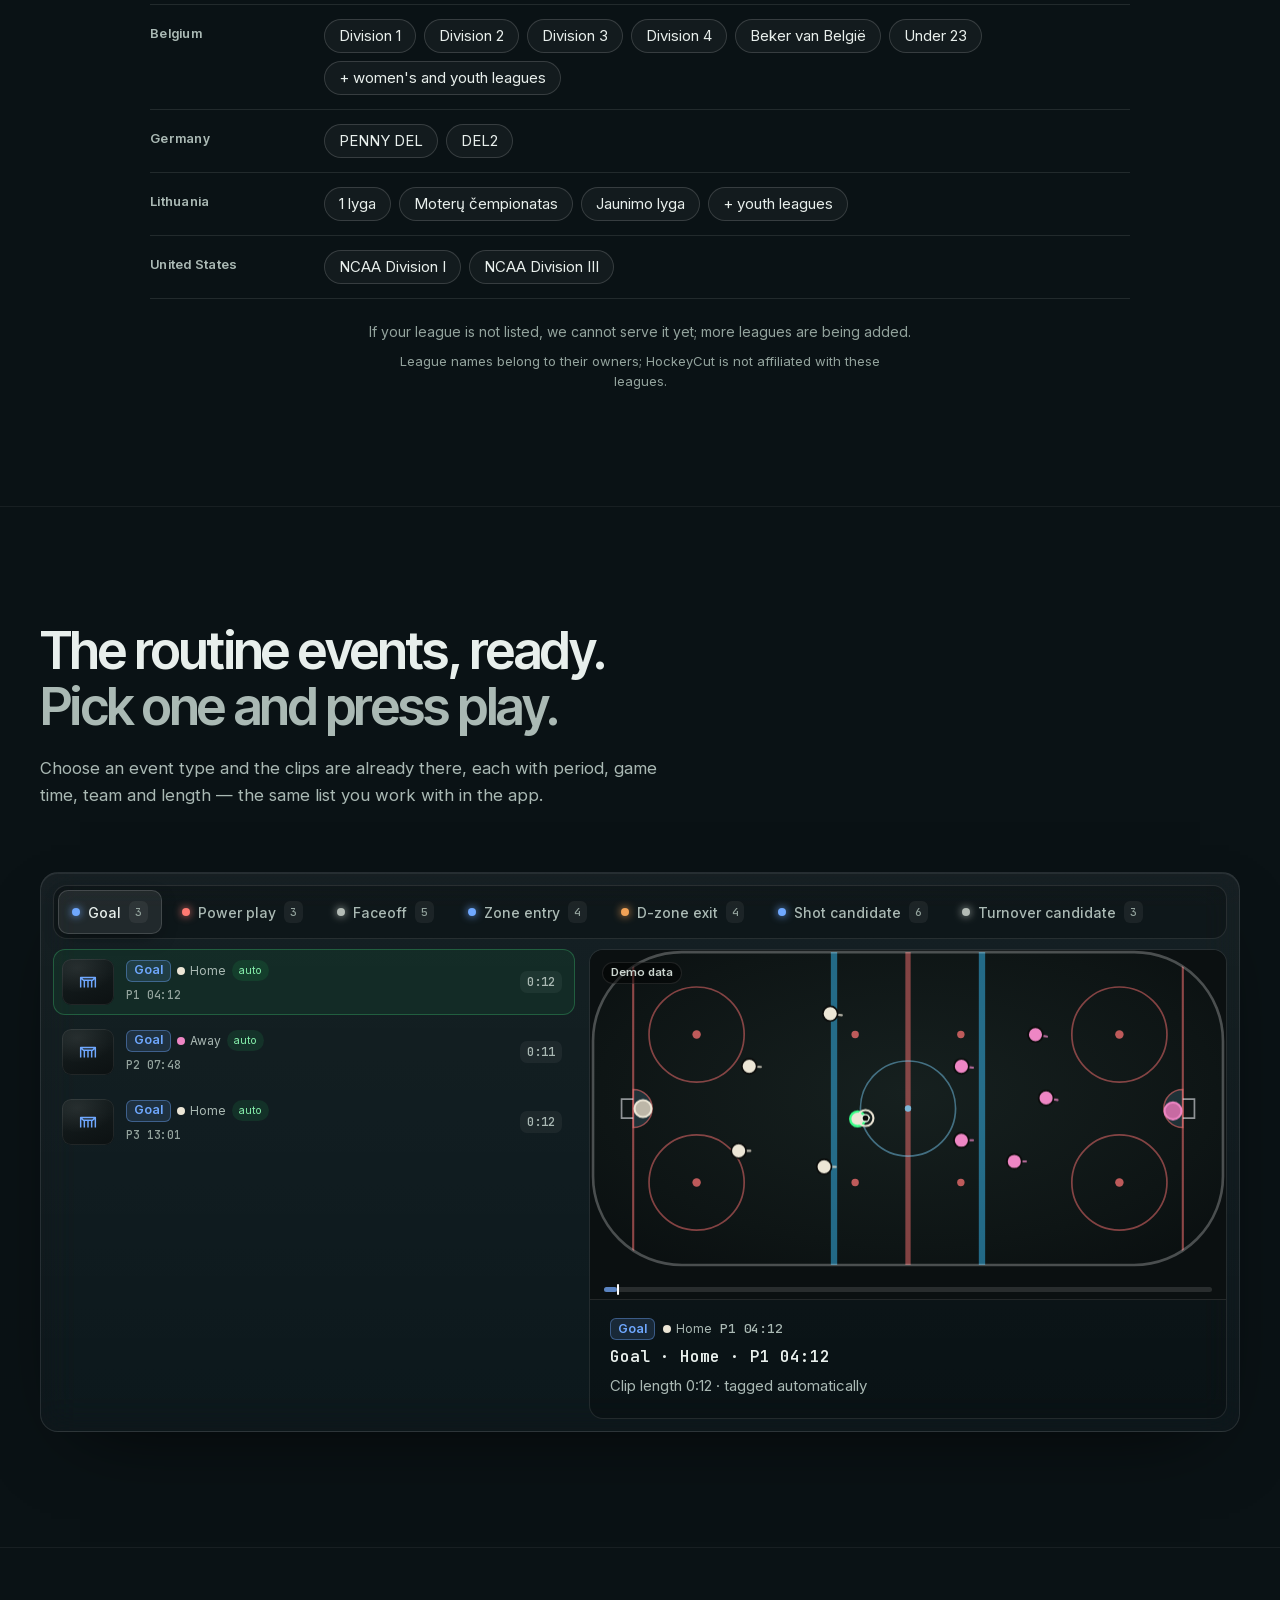
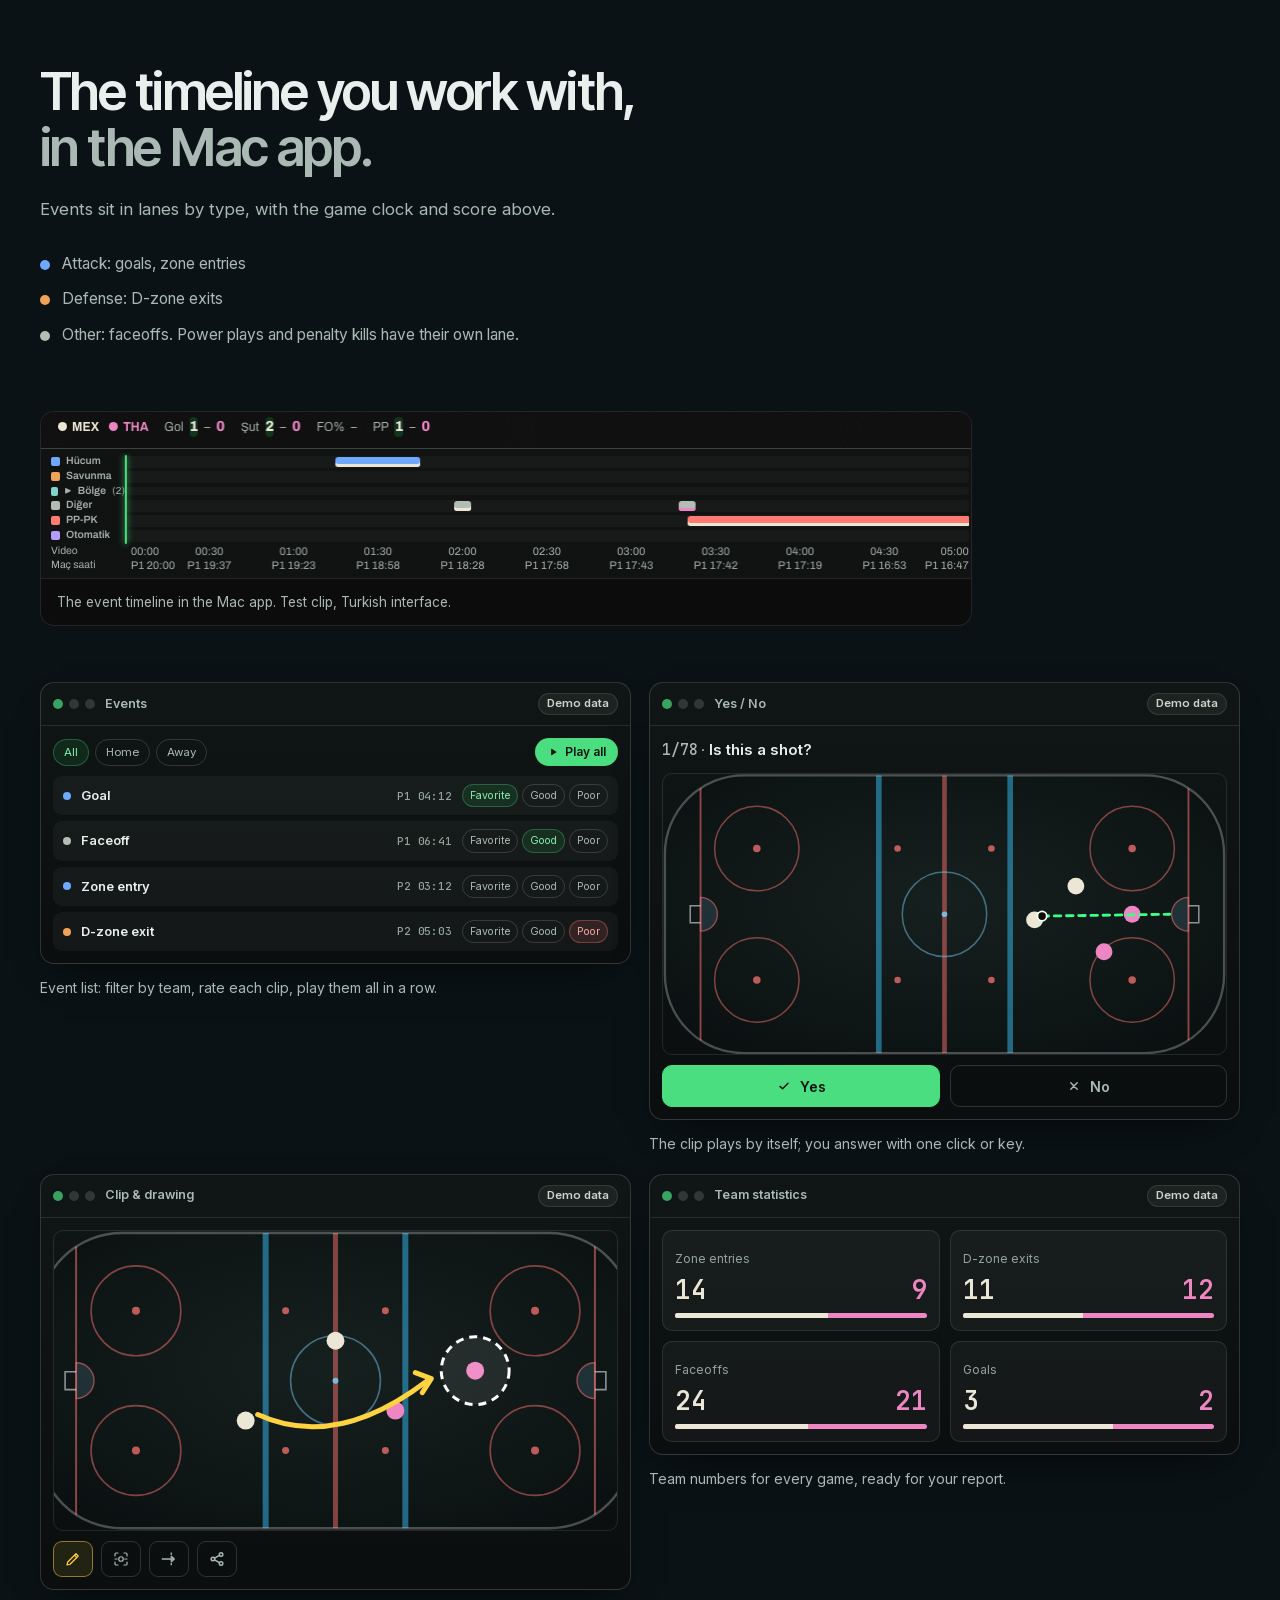
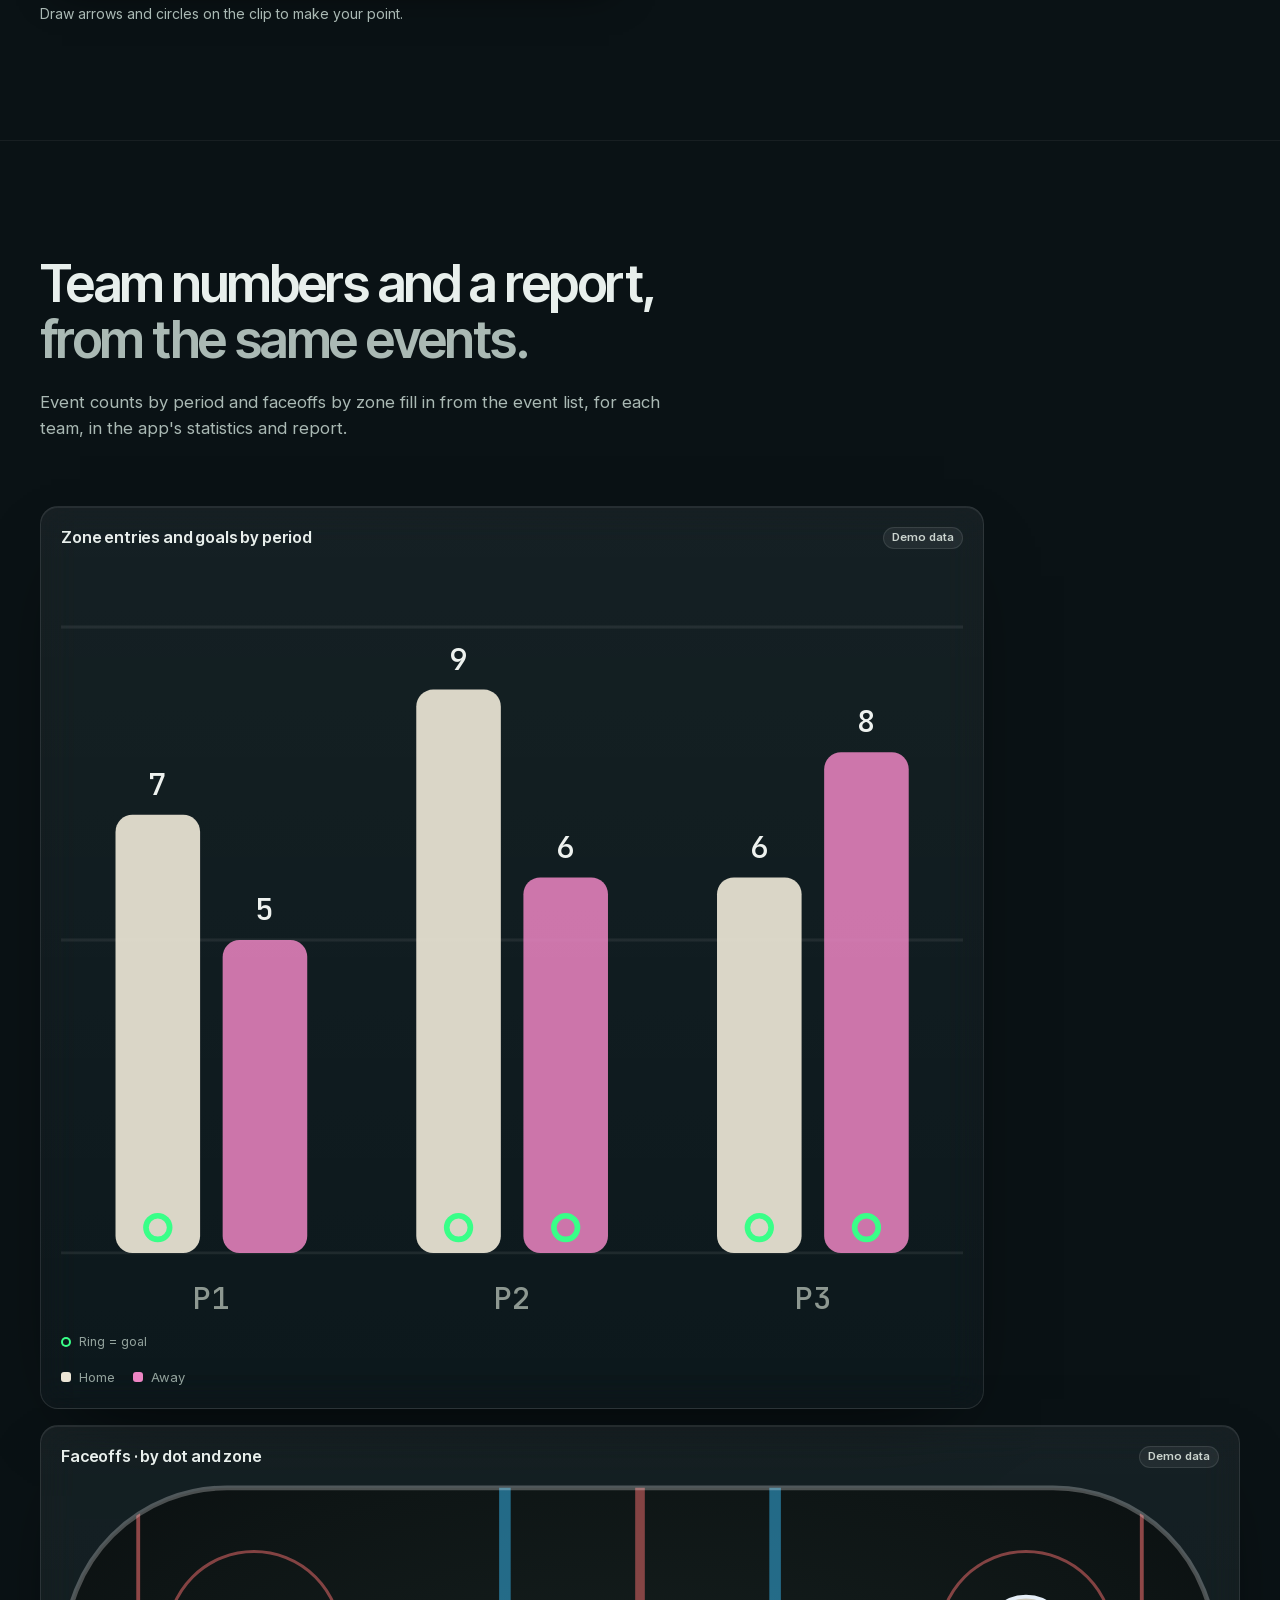
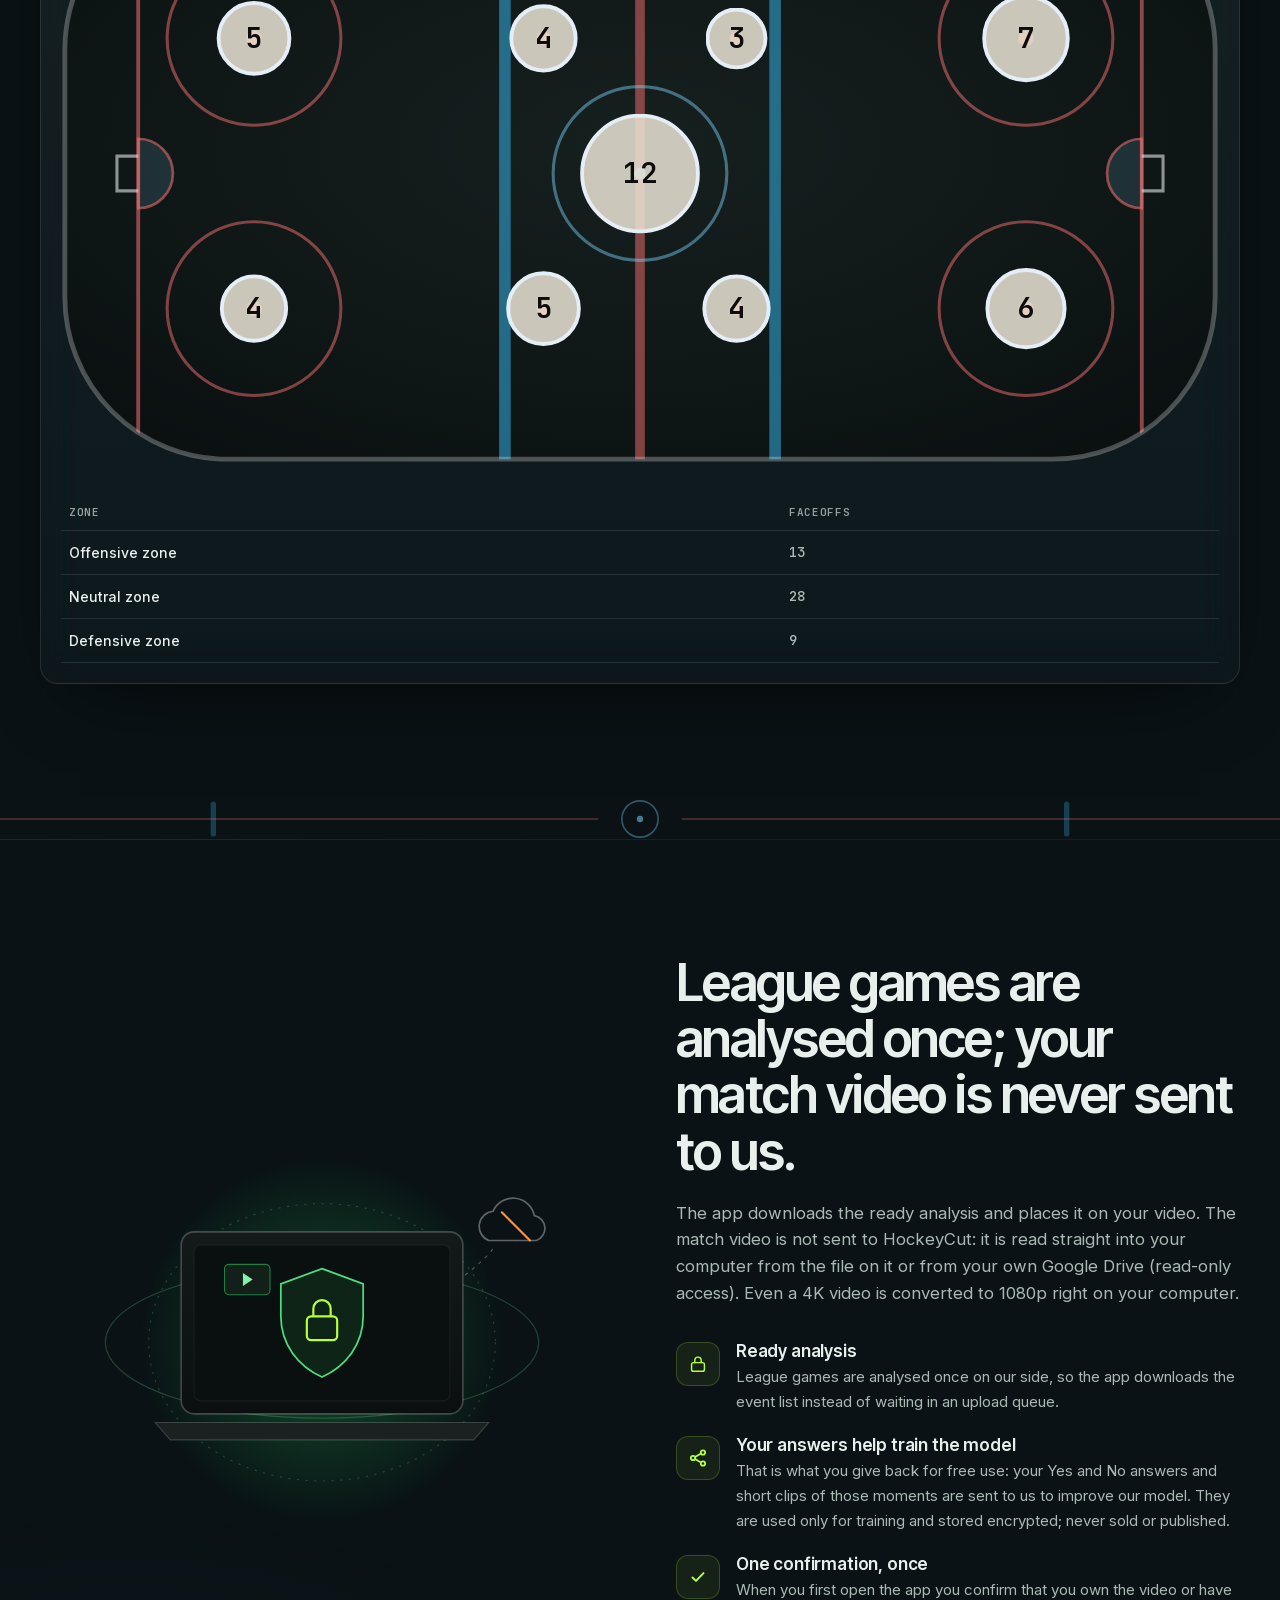
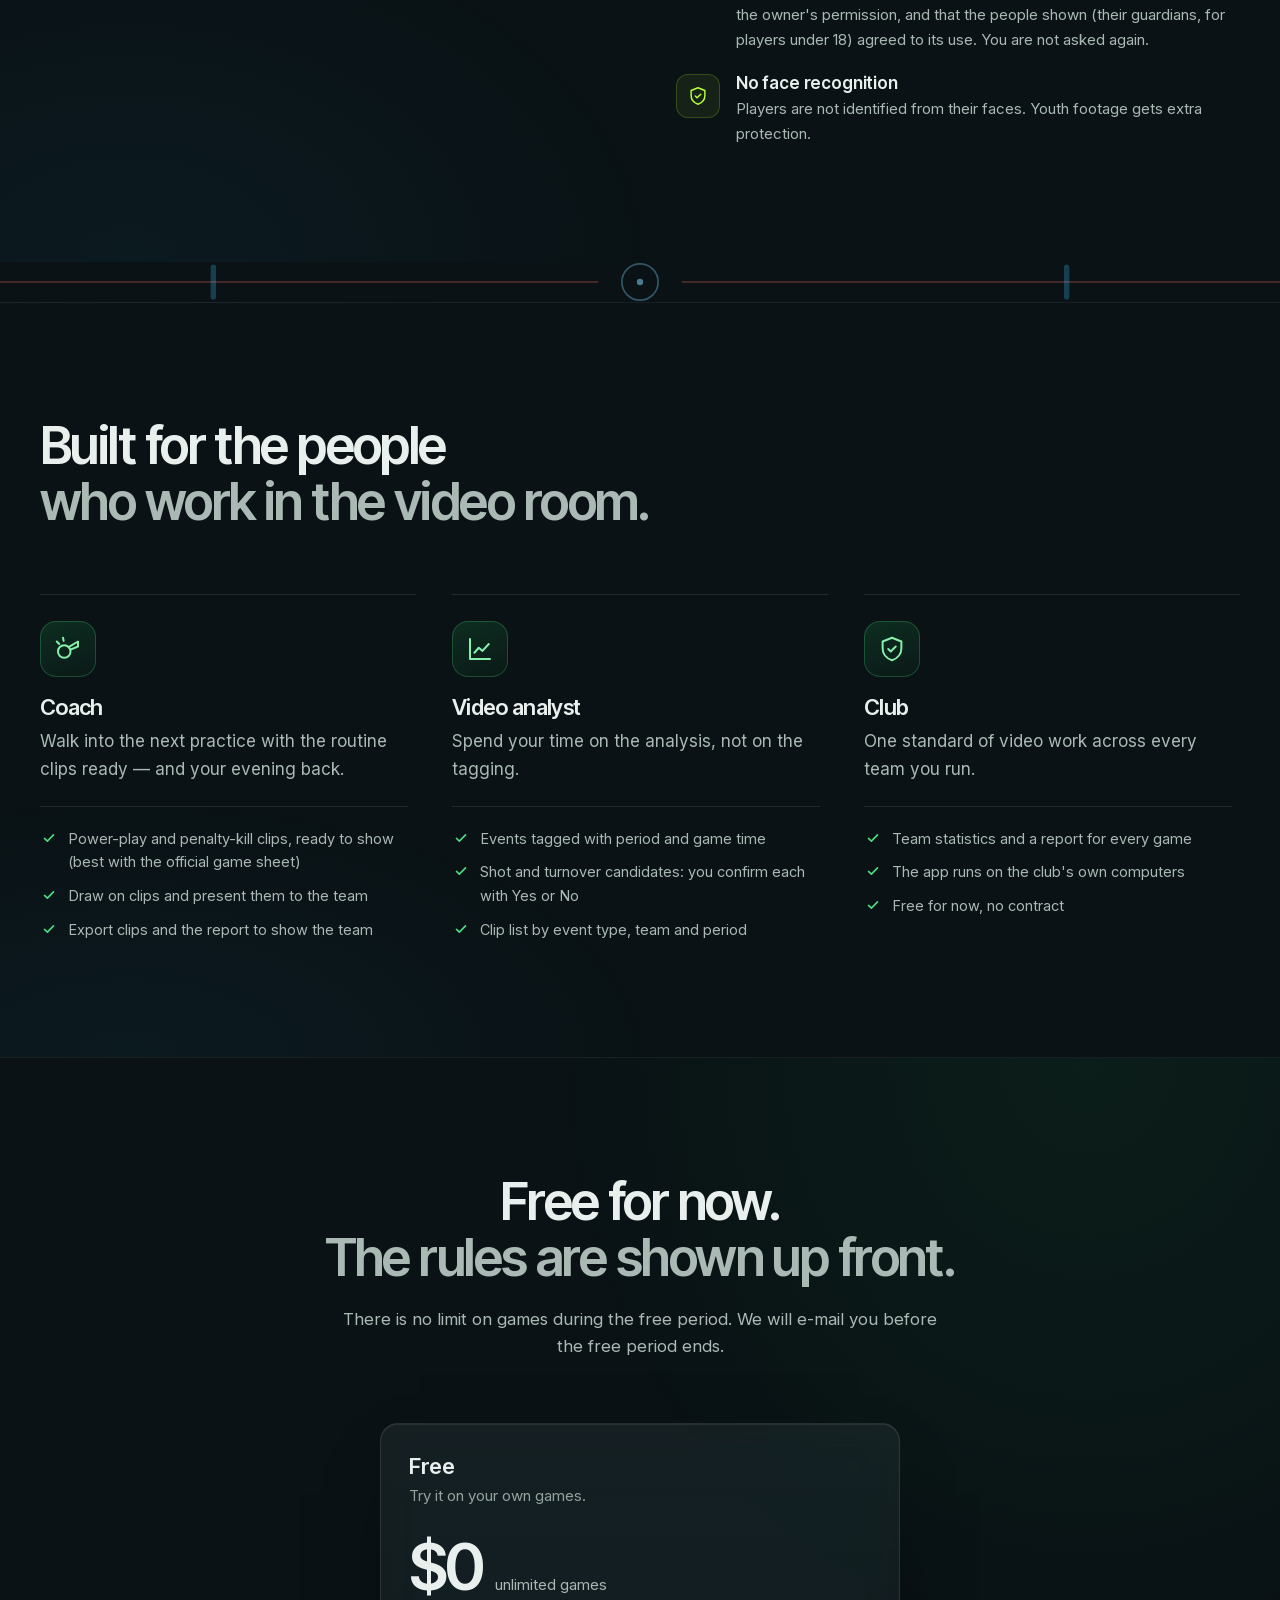
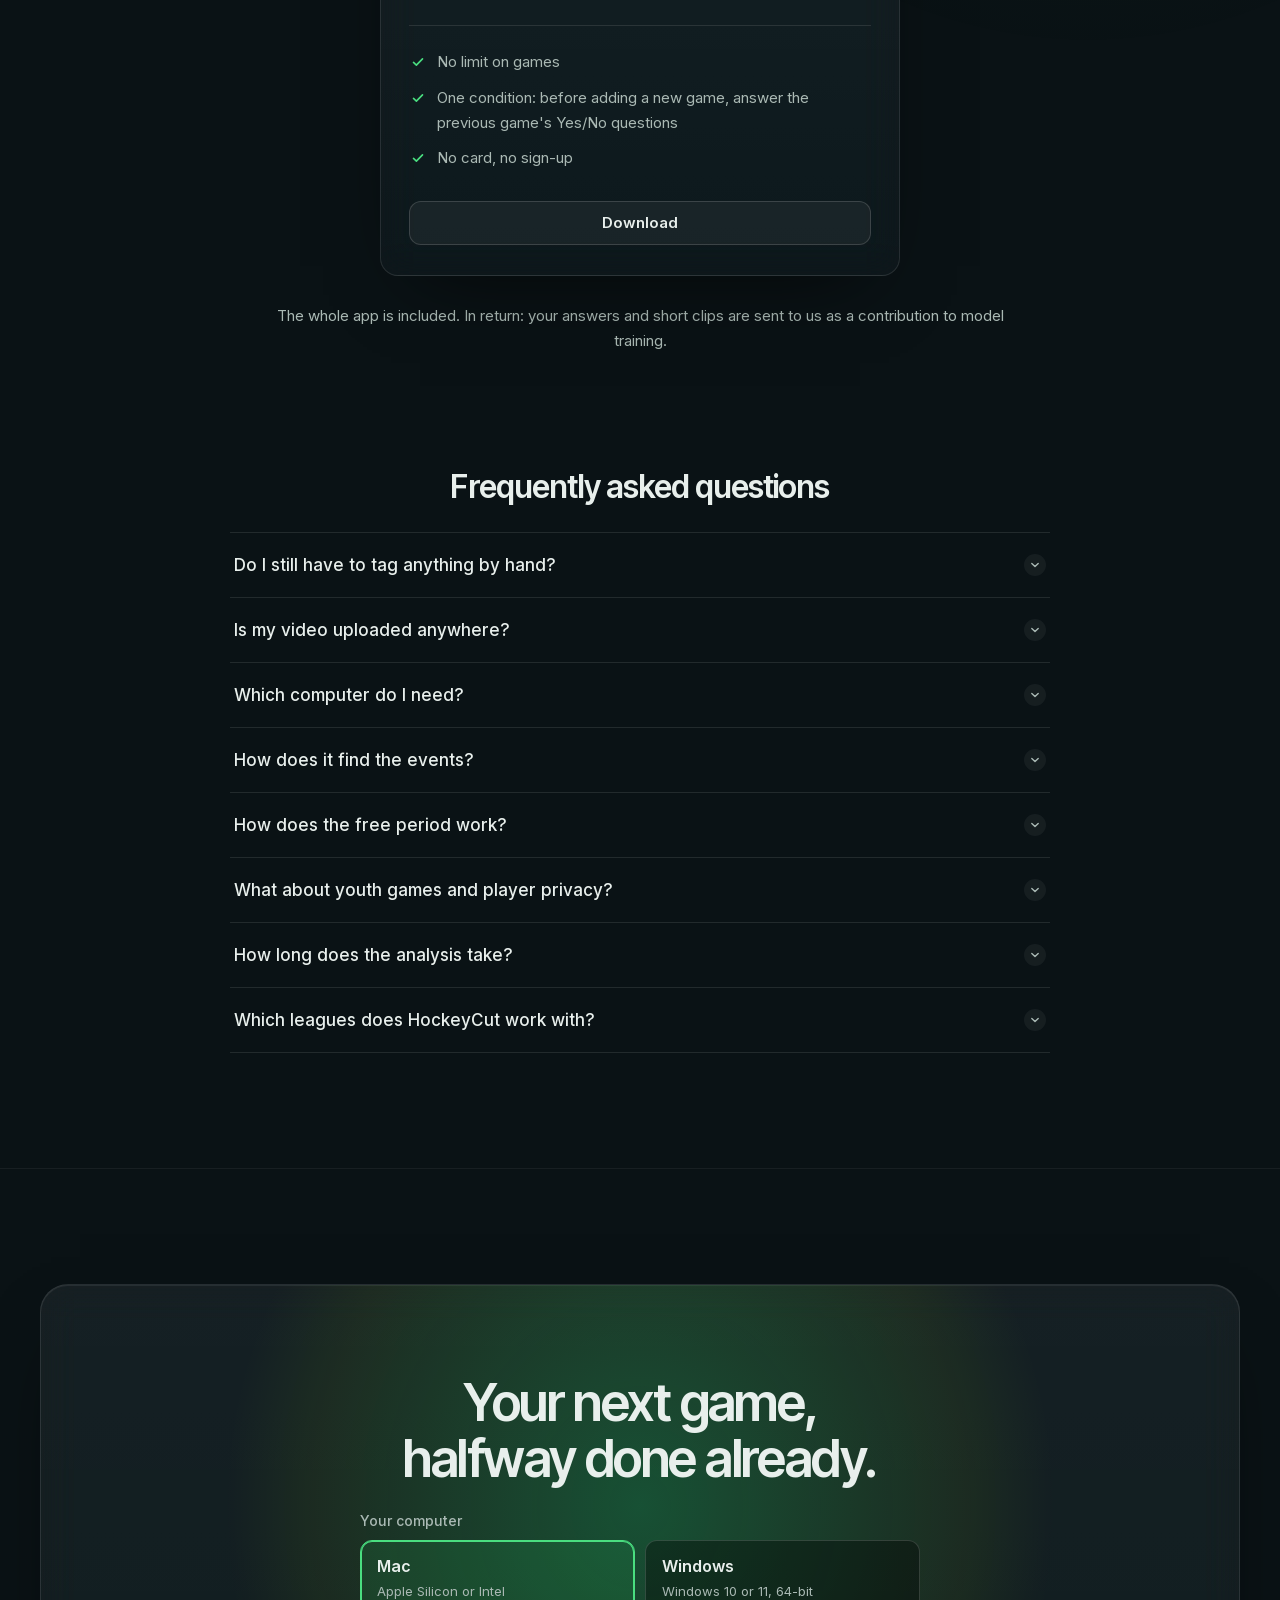
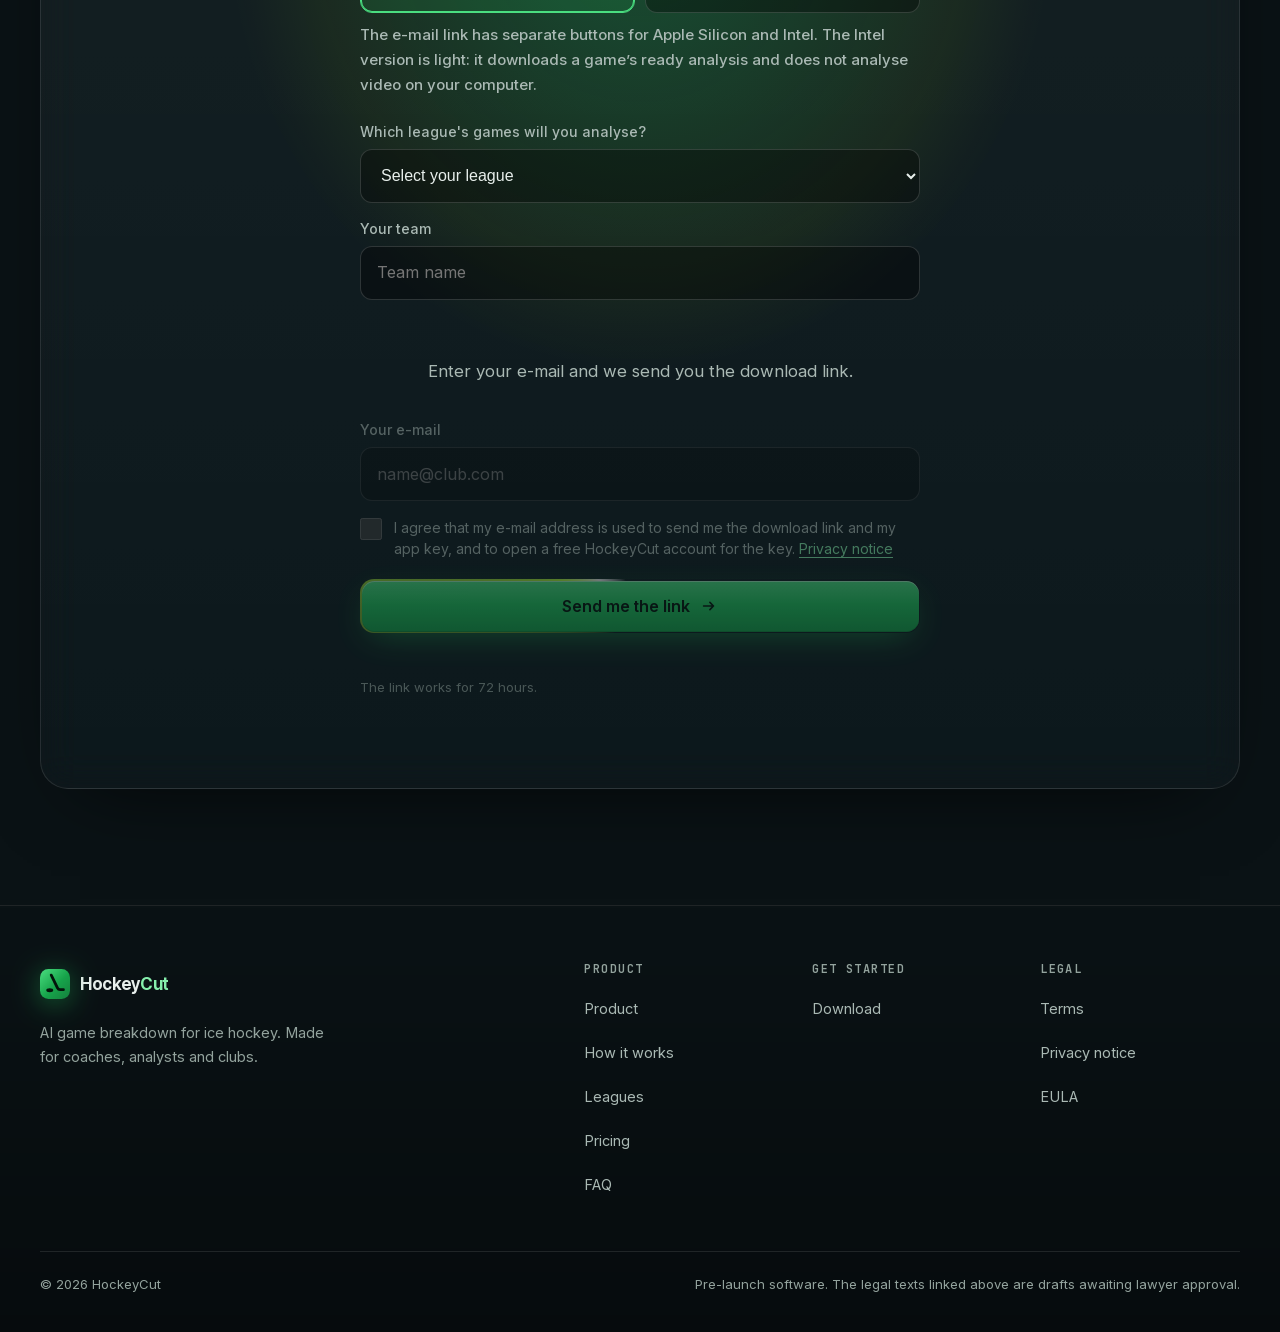
==== commit fab91a27: "Site: ücretsiz dönemde maç sınırı yok; fiyat bölümü "şimdilik ücretsiz"e sadeleşti (16 dil) Premium " ====
--- a/index.html
+++ b/index.html
@@ -126,8 +126,7 @@
         <a class="btn-link" href="#how"><span data-i18n="hero.secondary">See how it works</span><svg aria-hidden="true"><use href="#i-arrow"/></svg></a>
       </div>
       <ul class="hero-meta rv">
-        <li><svg aria-hidden="true"><use href="#i-check"/></svg><span data-i18n="hero.meta1">Free for your first 2 games</span></li>
-        <li><svg aria-hidden="true"><use href="#i-check"/></svg><span data-i18n="hero.meta2">Premium: $10 per month</span></li>
+        <li><svg aria-hidden="true"><use href="#i-check"/></svg><span data-i18n="hero.meta1">No game limit, free for now</span></li>
         <li><svg aria-hidden="true"><use href="#i-check"/></svg><span data-i18n="hero.meta3">The full game stays on your Mac</span></li>
         <li><svg aria-hidden="true"><use href="#i-check"/></svg><a class="hero-lg" href="#leagues" data-i18n="hero.meta4">SHL, Mestis, National League and more</a></li>
       </ul>
@@ -440,7 +439,7 @@
       <p class="sub" data-i18n="pv.sub">The app downloads the ready analysis and places it on your video. The match video is not sent to HockeyCut: it is read straight into your computer from the file on it or from your own Google Drive (read-only access). Even a 4K video is converted to 1080p right on your computer.</p>
       <ul class="pv-list">
         <li><svg aria-hidden="true"><use href="#i-lock"/></svg><div><h3 data-i18n="pv.l1t">Ready analysis</h3><p data-i18n="pv.l1p">League games are analysed once on our side, so the app downloads the event list instead of waiting in an upload queue.</p></div></li>
-        <li><svg aria-hidden="true"><use href="#i-share"/></svg><div><h3 data-i18n="pv.l2t">Your answers help train the model</h3><p data-i18n="pv.l2p">That is what you give back for the free or $10 plan: your Yes and No answers and short clips of those moments are sent to us to improve our model. They are used only for training and stored encrypted; never sold or published.</p></div></li>
+        <li><svg aria-hidden="true"><use href="#i-share"/></svg><div><h3 data-i18n="pv.l2t">Your answers help train the model</h3><p data-i18n="pv.l2p">That is what you give back for free use: your Yes and No answers and short clips of those moments are sent to us to improve our model. They are used only for training and stored encrypted; never sold or published.</p></div></li>
         <li><svg aria-hidden="true"><use href="#i-check"/></svg><div><h3 data-i18n="pv.l4t">One confirmation, once</h3><p data-i18n="pv.l4p">When you first open the app you confirm that you own the video or have the owner's permission, and that the people shown (their guardians, for players under 18) agreed to its use. You are not asked again.</p></div></li>
         <li><svg aria-hidden="true"><use href="#i-club"/></svg><div><h3 data-i18n="pv.l3t">No face recognition</h3><p data-i18n="pv.l3p">Players are not identified from their faces. Youth footage gets extra protection.</p></div></li>
       </ul>
@@ -484,7 +483,7 @@
         <ul>
           <li><svg aria-hidden="true"><use href="#i-check"/></svg><span data-i18n="roles.k.1">Team statistics and a report for every game</span></li>
           <li><svg aria-hidden="true"><use href="#i-check"/></svg><span data-i18n="roles.k.2">The app runs on the club's own computers</span></li>
-          <li><svg aria-hidden="true"><use href="#i-check"/></svg><span data-i18n="roles.k.3">Clear monthly price, no contract talks</span></li>
+          <li><svg aria-hidden="true"><use href="#i-check"/></svg><span data-i18n="roles.k.3">Free for now, no contract</span></li>
         </ul>
       </article>
     </div>
@@ -495,36 +494,24 @@
 <section class="sec pricing" id="pricing" aria-labelledby="pr-title">
   <div class="wrap">
     <div class="sec-head center">
-      <h2 id="pr-title"><span data-i18n="pr.title1">Simple pricing.</span> <span class="dim" data-i18n="pr.title2">Shown up front.</span></h2>
-      <p class="sub" data-i18n="pr.sub">Two plans. The rules are shown up front, including what we ask of you.</p>
+      <h2 id="pr-title"><span data-i18n="pr.title1">Free for now.</span> <span class="dim" data-i18n="pr.title2">The rules are shown up front.</span></h2>
+      <p class="sub" data-i18n="pr.sub">There is no limit on games during the free period. We will e-mail you before the free period ends.</p>
     </div>
     <div class="plans">
       <article class="plan glass">
         <h3 data-i18n="pr.free.t">Free</h3>
         <p class="plan-desc" data-i18n="pr.free.d">Try it on your own games.</p>
-        <p class="price"><b class="mono" data-i18n="pr.free.price">$0</b><span data-i18n="pr.free.unit">2 games</span></p>
+        <p class="price"><b class="mono" data-i18n="pr.free.price">$0</b><span data-i18n="pr.free.unit">unlimited games</span></p>
         <ul>
-          <li><svg aria-hidden="true"><use href="#i-check"/></svg><span data-i18n="pr.free.1">2 games</span></li>
-          <li><svg aria-hidden="true"><use href="#i-check"/></svg><span data-i18n="pr.free.2">After each game, answer the candidates with Yes or No; the next game opens</span></li>
+          <li><svg aria-hidden="true"><use href="#i-check"/></svg><span data-i18n="pr.free.1">No limit on games</span></li>
+          <li><svg aria-hidden="true"><use href="#i-check"/></svg><span data-i18n="pr.free.2">One condition: before adding a new game, answer the previous game's Yes/No questions</span></li>
           <li><svg aria-hidden="true"><use href="#i-check"/></svg><span data-i18n="pr.free.3">No card, no sign-up</span></li>
         </ul>
         <a class="btn btn-ghost" href="#download"><span data-i18n="pr.free.cta">Download for Mac</span></a>
       </article>
-      <article class="plan plan-pro glass">
-        <h3 data-i18n="pr.pro.t">Premium</h3>
-        <p class="plan-desc" data-i18n="pr.pro.d">For teams that analyze games regularly.</p>
-        <p class="price"><b class="mono" data-i18n="pr.pro.price">$10</b><span data-i18n="pr.pro.unit">per month</span></p>
-        <ul>
-          <li><svg aria-hidden="true"><use href="#i-check"/></svg><span data-i18n="pr.pro.1">10 games per month</span></li>
-          <li><svg aria-hidden="true"><use href="#i-check"/></svg><span data-i18n="pr.pro.2">After each game, answering 20 candidates is enough</span></li>
-          <li><svg aria-hidden="true"><use href="#i-check"/></svg><span data-i18n="pr.pro.3">Activated with a license key</span></li>
-        </ul>
-        <a class="btn btn-primary" data-hk-odeme="Taking you to sign-up" data-portal="/kayit?plan=pro" href="#download"><span data-i18n="pr.pro.cta">Get Premium</span><svg aria-hidden="true"><use href="#i-arrow"/></svg></a>
-        <p class="plan-note" data-i18n="pr.pro.note">For now it runs on Macs with Apple Silicon; Windows is on the way.</p>
-      </article>
     </div>
     <div class="pr-notes">
-      <p data-i18n="pr.foot">Both plans include the whole app. In return: your answers and short clips are sent to us as a contribution to model training.</p>
+      <p data-i18n="pr.foot">The whole app is included. In return: your answers and short clips are sent to us as a contribution to model training.</p>
     </div>
 
     <div class="faq" id="faq">
@@ -534,7 +521,7 @@
         <div class="qa"><h4><button type="button" aria-expanded="false" aria-controls="qa2" id="qa2b"><span data-i18n="faq.q2">Is my video uploaded anywhere?</span><svg aria-hidden="true"><use href="#i-chev"/></svg></button></h4><div class="qa-a" id="qa2" role="region" aria-labelledby="qa2b"><div><p data-i18n="faq.a2">The match video is not sent to HockeyCut: it is read straight into your computer from the file on it or from your own Google Drive. League games are analysed once on our side, and the app downloads the ready analysis. If a game has no ready analysis and the video is a file on your computer, the analysis runs on your computer. The Google Drive permission is read-only; Google makes this permission type cover all files in your Drive, and the app reads only the video you select. You can remove the permission in your Google account at any time. What is sent to us are your Yes and No answers and short clips of those moments, to improve our model. They are used only for training and stored encrypted; never sold or published.</p></div></div></div>
         <div class="qa"><h4><button type="button" aria-expanded="false" aria-controls="qa3" id="qa3b"><span data-i18n="faq.q3">Which computer do I need?</span><svg aria-hidden="true"><use href="#i-chev"/></svg></button></h4><div class="qa-a" id="qa3" role="region" aria-labelledby="qa3b"><div><p data-i18n="faq.a3">A Mac with Apple Silicon (M1 or newer). There is no Windows version yet — join the Windows waitlist below and we will tell you when it is ready.</p></div></div></div>
         <div class="qa"><h4><button type="button" aria-expanded="false" aria-controls="qa4" id="qa4b"><span data-i18n="faq.q4">How does it find the events?</span><svg aria-hidden="true"><use href="#i-chev"/></svg></button></h4><div class="qa-a" id="qa4" role="region" aria-labelledby="qa4b"><div><p data-i18n="faq.a4">Goals and power plays / penalty kills (penalty details included) come from the official game sheet and the scoreboard. Faceoffs with their zone, zone entries and D-zone exits are listed automatically. Shots and turnovers come as candidates that you confirm with Yes or No. Statistics are for the team. Supported leagues are listed under “Which leagues does HockeyCut work with?” below.</p></div></div></div>
-        <div class="qa"><h4><button type="button" aria-expanded="false" aria-controls="qa5" id="qa5b"><span data-i18n="faq.q5">How do the Free and Premium plans work?</span><svg aria-hidden="true"><use href="#i-chev"/></svg></button></h4><div class="qa-a" id="qa5" role="region" aria-labelledby="qa5b"><div><p data-i18n="faq.a5">Free: 2 games. After each game you answer its Yes/No candidates and the next one opens. Premium: $10 per month, 10 games; answering 20 candidates after each game is enough. In return, your answers and short clips are sent to us for model training.</p></div></div></div>
+        <div class="qa"><h4><button type="button" aria-expanded="false" aria-controls="qa5" id="qa5b"><span data-i18n="faq.q5">How does the free period work?</span><svg aria-hidden="true"><use href="#i-chev"/></svg></button></h4><div class="qa-a" id="qa5" role="region" aria-labelledby="qa5b"><div><p data-i18n="faq.a5">Free for now: there is no limit on the number of games. One condition: before adding a new game, answer all the pending Yes/No questions of your previous game. In return, your answers and short clips are sent to us for model training. We will e-mail you before the free period ends.</p></div></div></div>
         <div class="qa"><h4><button type="button" aria-expanded="false" aria-controls="qa6" id="qa6b"><span data-i18n="faq.q6">What about youth games and player privacy?</span><svg aria-hidden="true"><use href="#i-chev"/></svg></button></h4><div class="qa-a" id="qa6" role="region" aria-labelledby="qa6b"><div><p data-i18n="faq.a6">There is no face recognition. For youth games (under 18) and games without a confirmed age category, player names are not stored. Single frames go to an outside AI service (Anthropic, USA) only if you switch on the optional Cloud verification and confirm that guardian consent was obtained for that game.</p></div></div></div>
         <div class="qa"><h4><button type="button" aria-expanded="false" aria-controls="qa7" id="qa7b"><span data-i18n="faq.q7">How long does the analysis take?</span><svg aria-hidden="true"><use href="#i-chev"/></svg></button></h4><div class="qa-a" id="qa7" role="region" aria-labelledby="qa7b"><div><p data-i18n="faq.a7">A game with a ready analysis is ready in a short time. Without one, a period takes about 1.5 hours on an M5 Mac. The analysis runs by itself, so you can work on something else meanwhile.</p></div></div></div>
         <div class="qa"><h4><button type="button" aria-expanded="false" aria-controls="qa8" id="qa8b"><span data-i18n="faq.q8">Which leagues does HockeyCut work with?</span><svg aria-hidden="true"><use href="#i-chev"/></svg></button></h4><div class="qa-a" id="qa8" role="region" aria-labelledby="qa8b"><div><p><span data-i18n="faq.a8a">Supported:</span> <span data-lig-liste></span>. <span data-i18n="faq.a8b">Just paste the link.</span></p></div></div></div>
--- a/css/site.css
+++ b/css/site.css
@@ -326,7 +326,7 @@
 .plan-pro{border-color:rgba(74,222,128,.32);background:linear-gradient(180deg,rgba(34,197,94,.10),rgba(255,255,255,.02) 50%);box-shadow:inset 0 1px 0 rgba(182,255,59,.25),0 40px 100px -40px rgba(34,197,94,.45)}
 .plan-badge{position:absolute;top:24px;right:24px;font:600 11px/1 var(--fm);letter-spacing:.08em;text-transform:uppercase;padding:6px 9px;border-radius:999px;color:#03140a;background:var(--fos)}
 .plan-pro h3{padding-right:120px}
-@media (min-width:800px){.plans{grid-template-columns:minmax(0,1fr) minmax(0,1.1fr)}}
+@media (min-width:800px){.plans{grid-template-columns:minmax(0,1fr) minmax(0,1.1fr)}.plans:has(>.plan:only-child){grid-template-columns:minmax(0,520px);justify-content:center}}
 .faq{max-width:820px;margin:clamp(72px,9vw,120px) auto 0}
 .faq-title{font-size:clamp(24px,2.6vw,32px);letter-spacing:-.03em;text-align:center;margin-bottom:28px}
 .faq-list{border-top:1px solid var(--line)}
